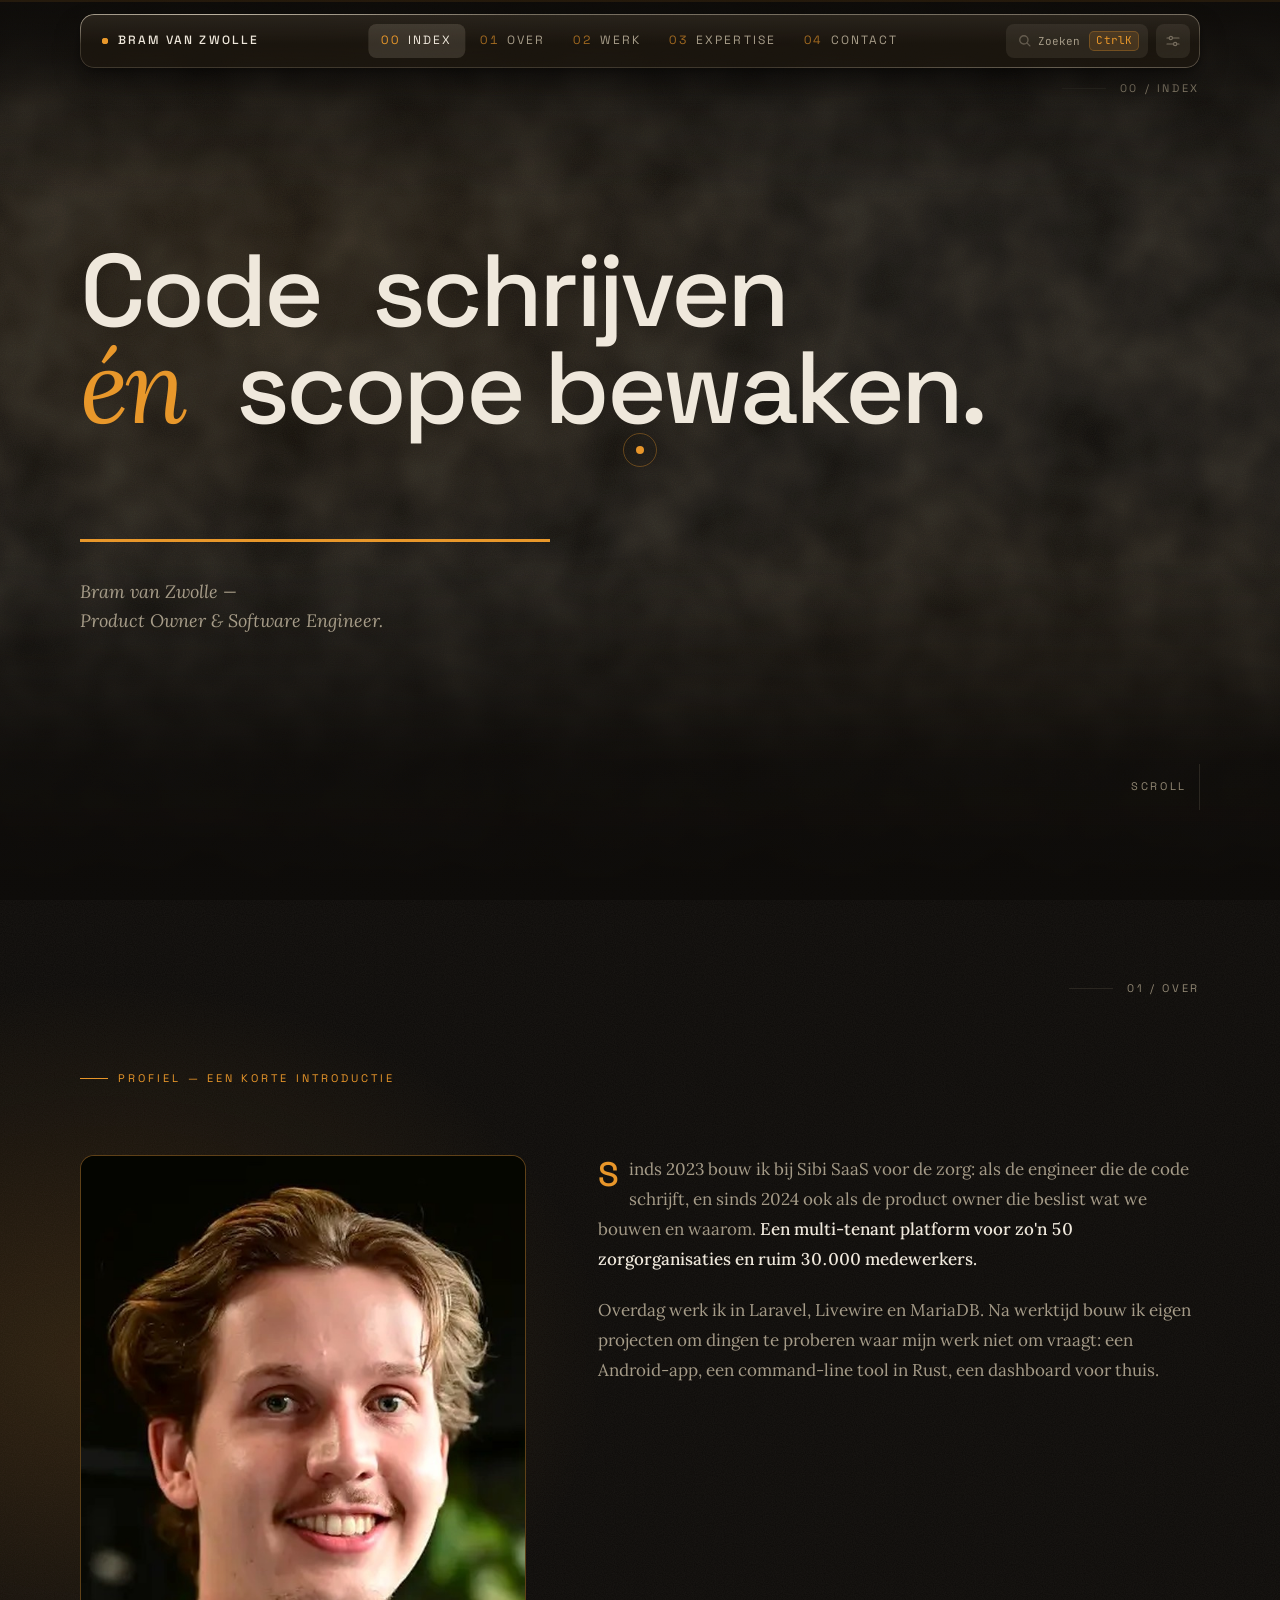
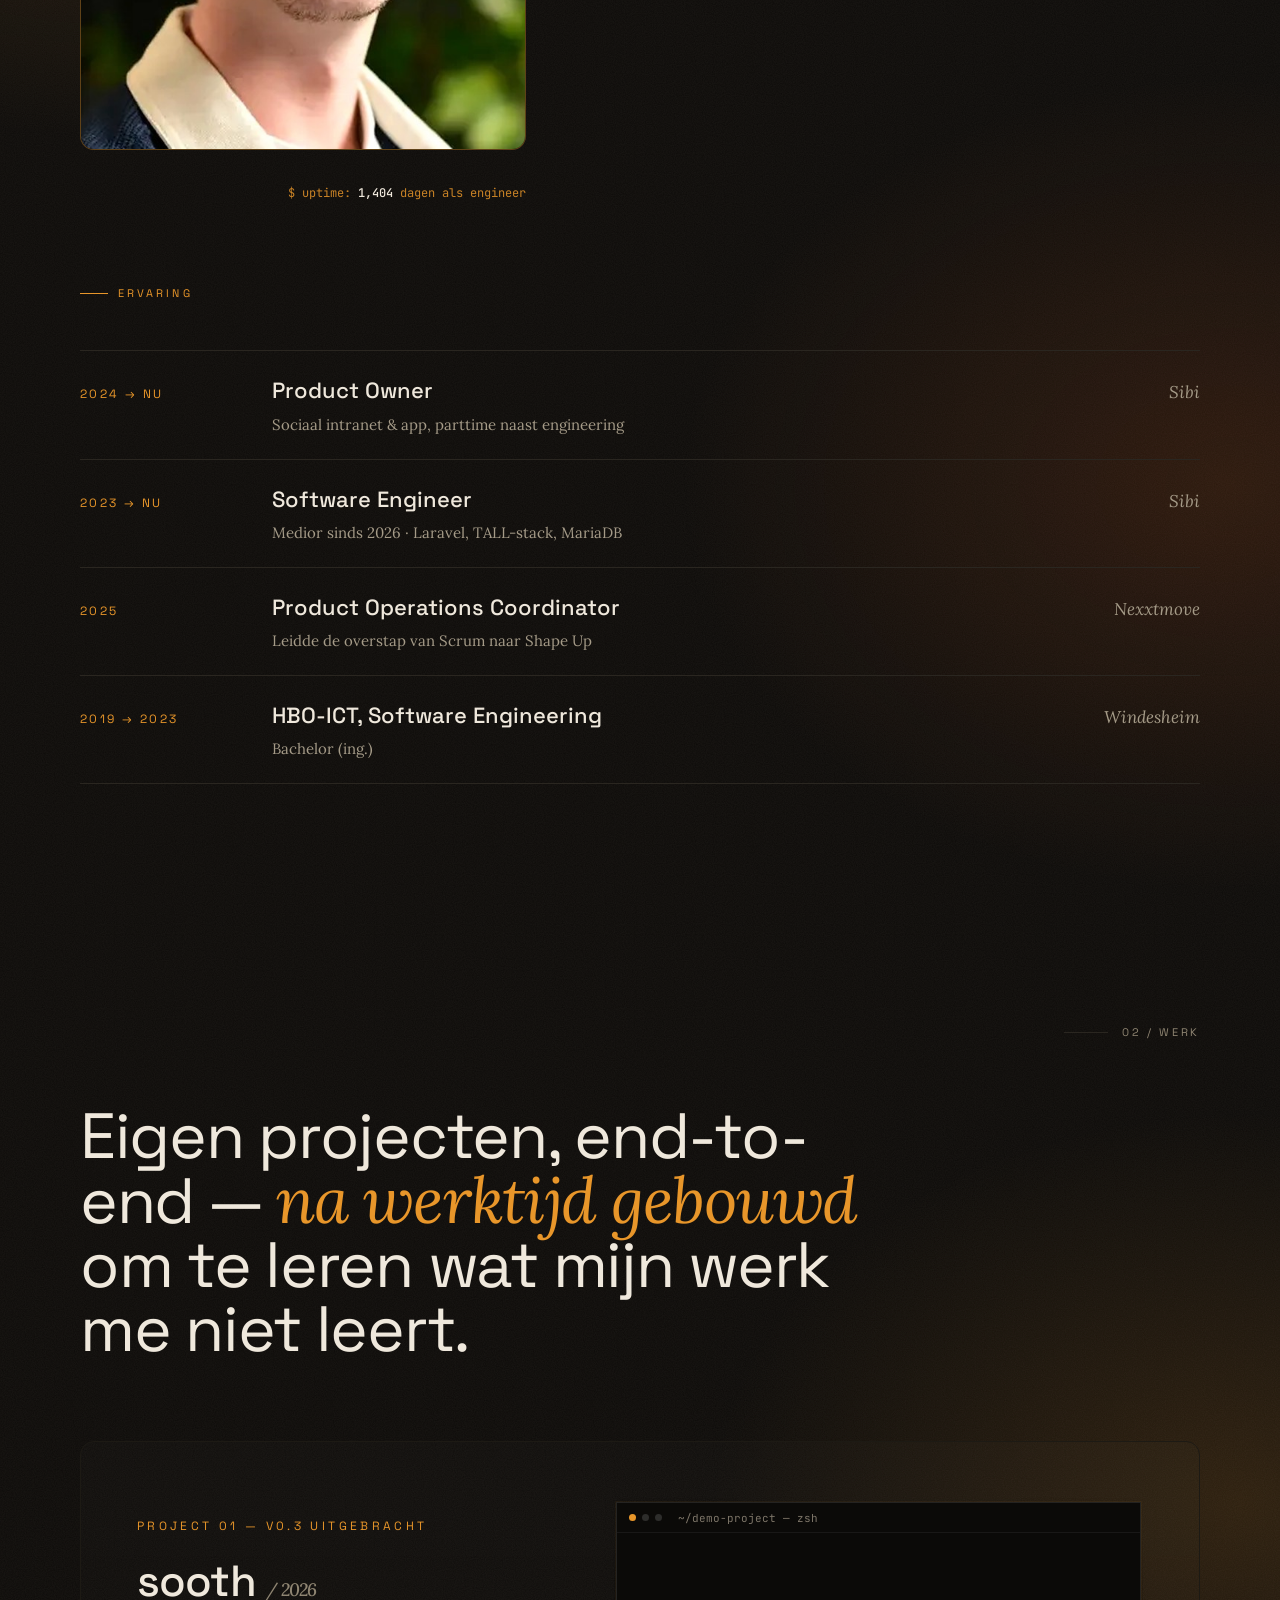
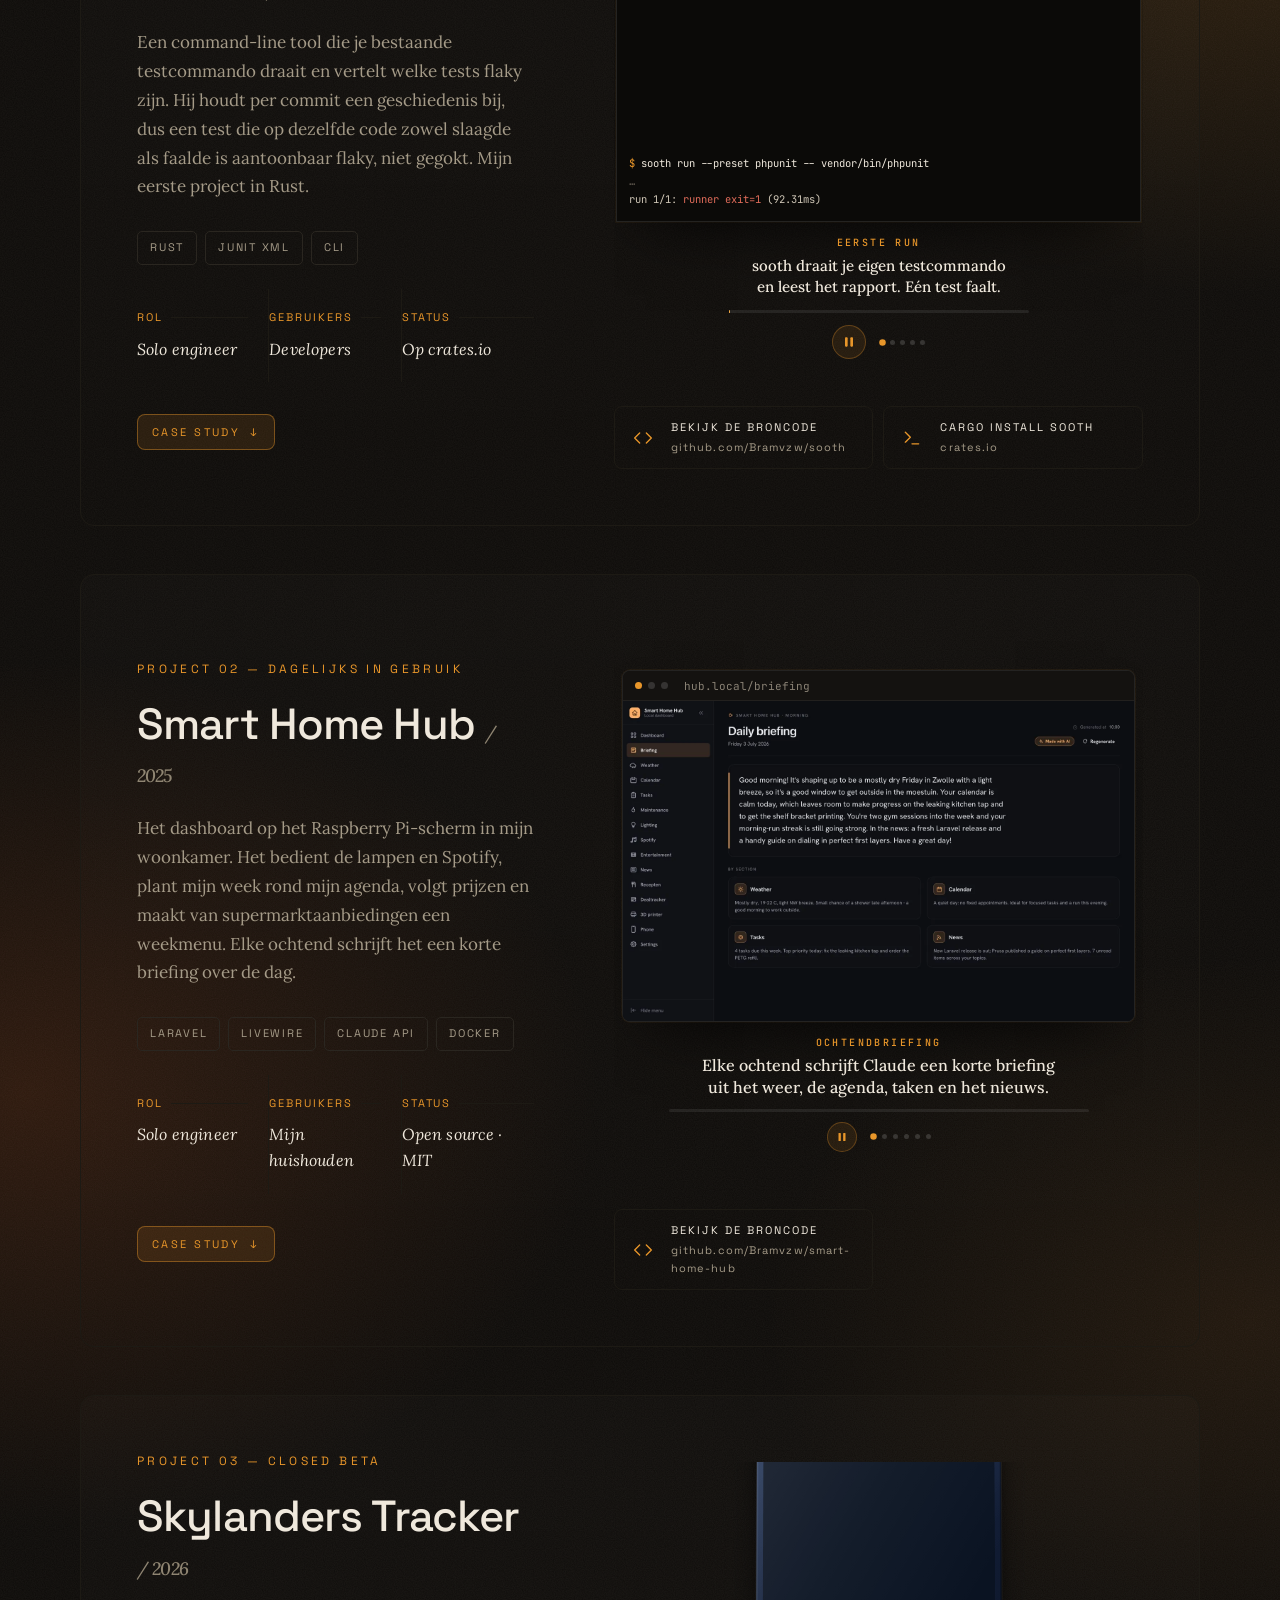
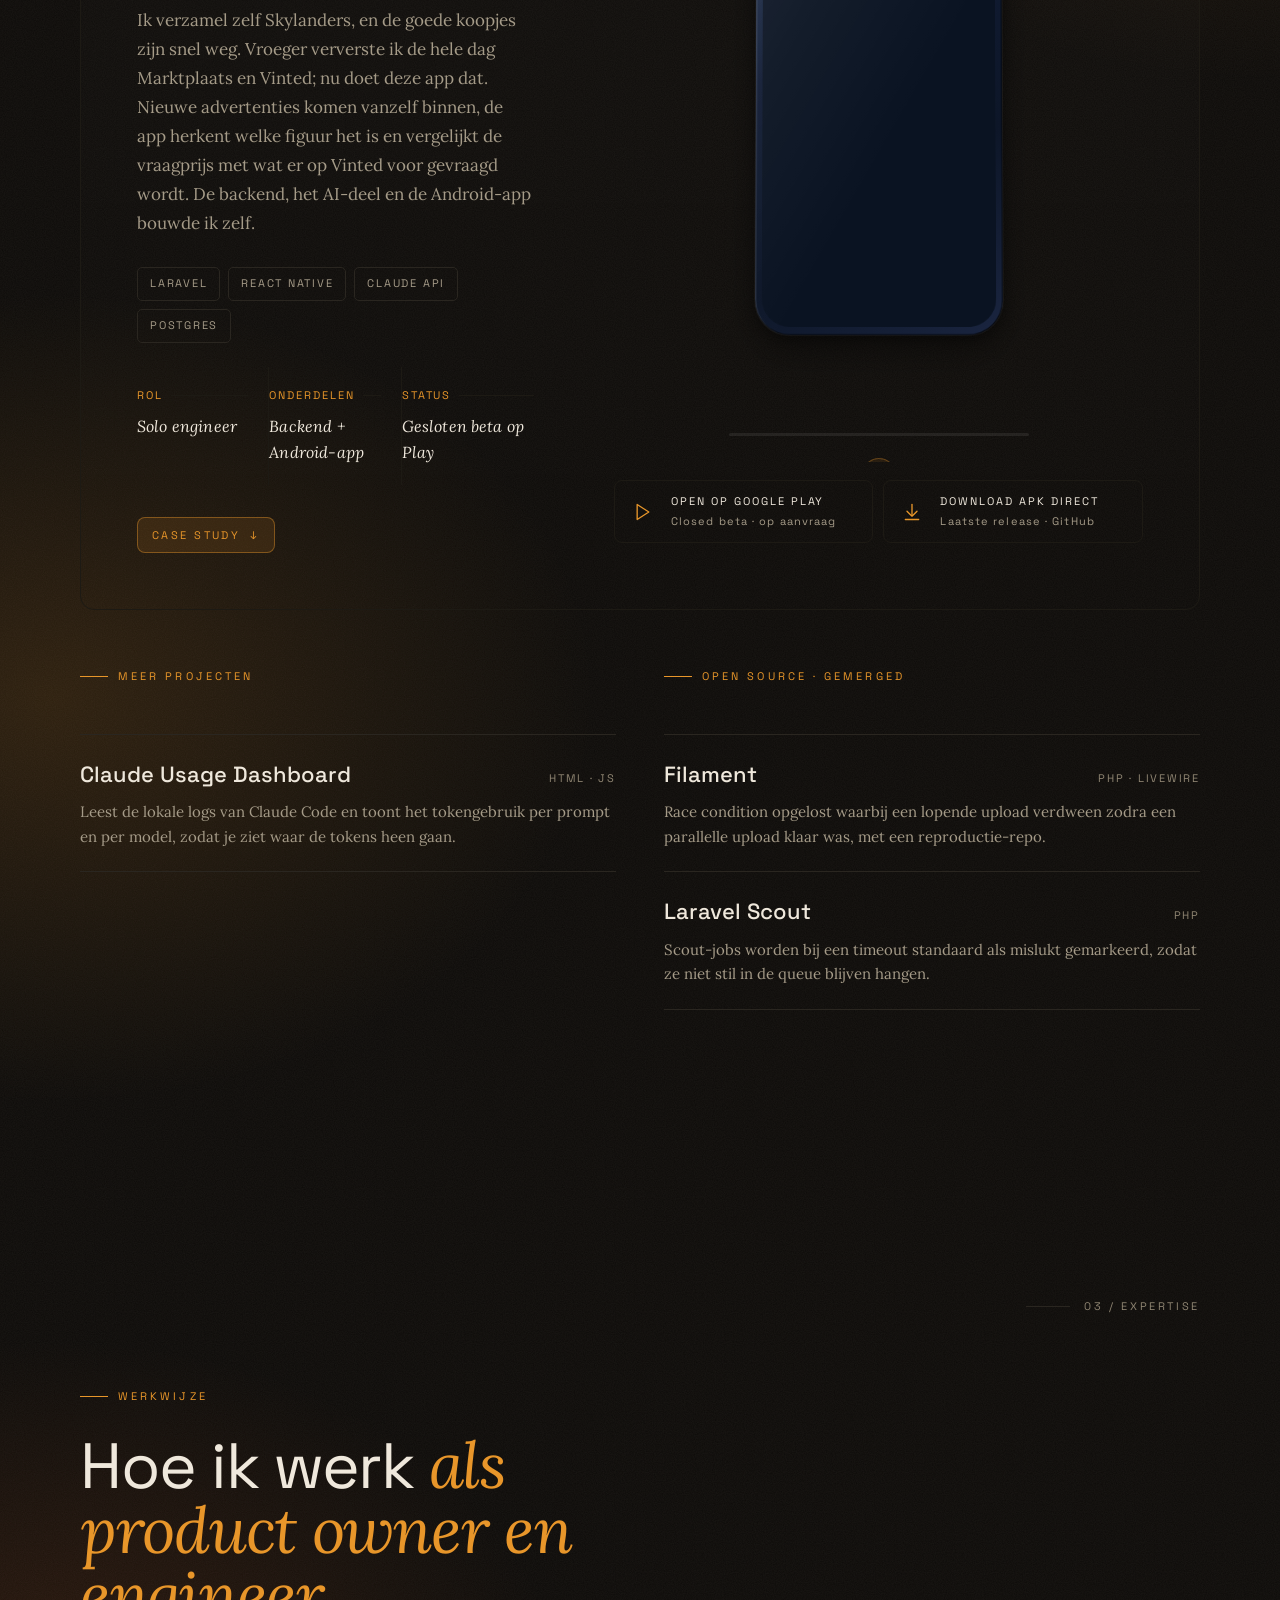
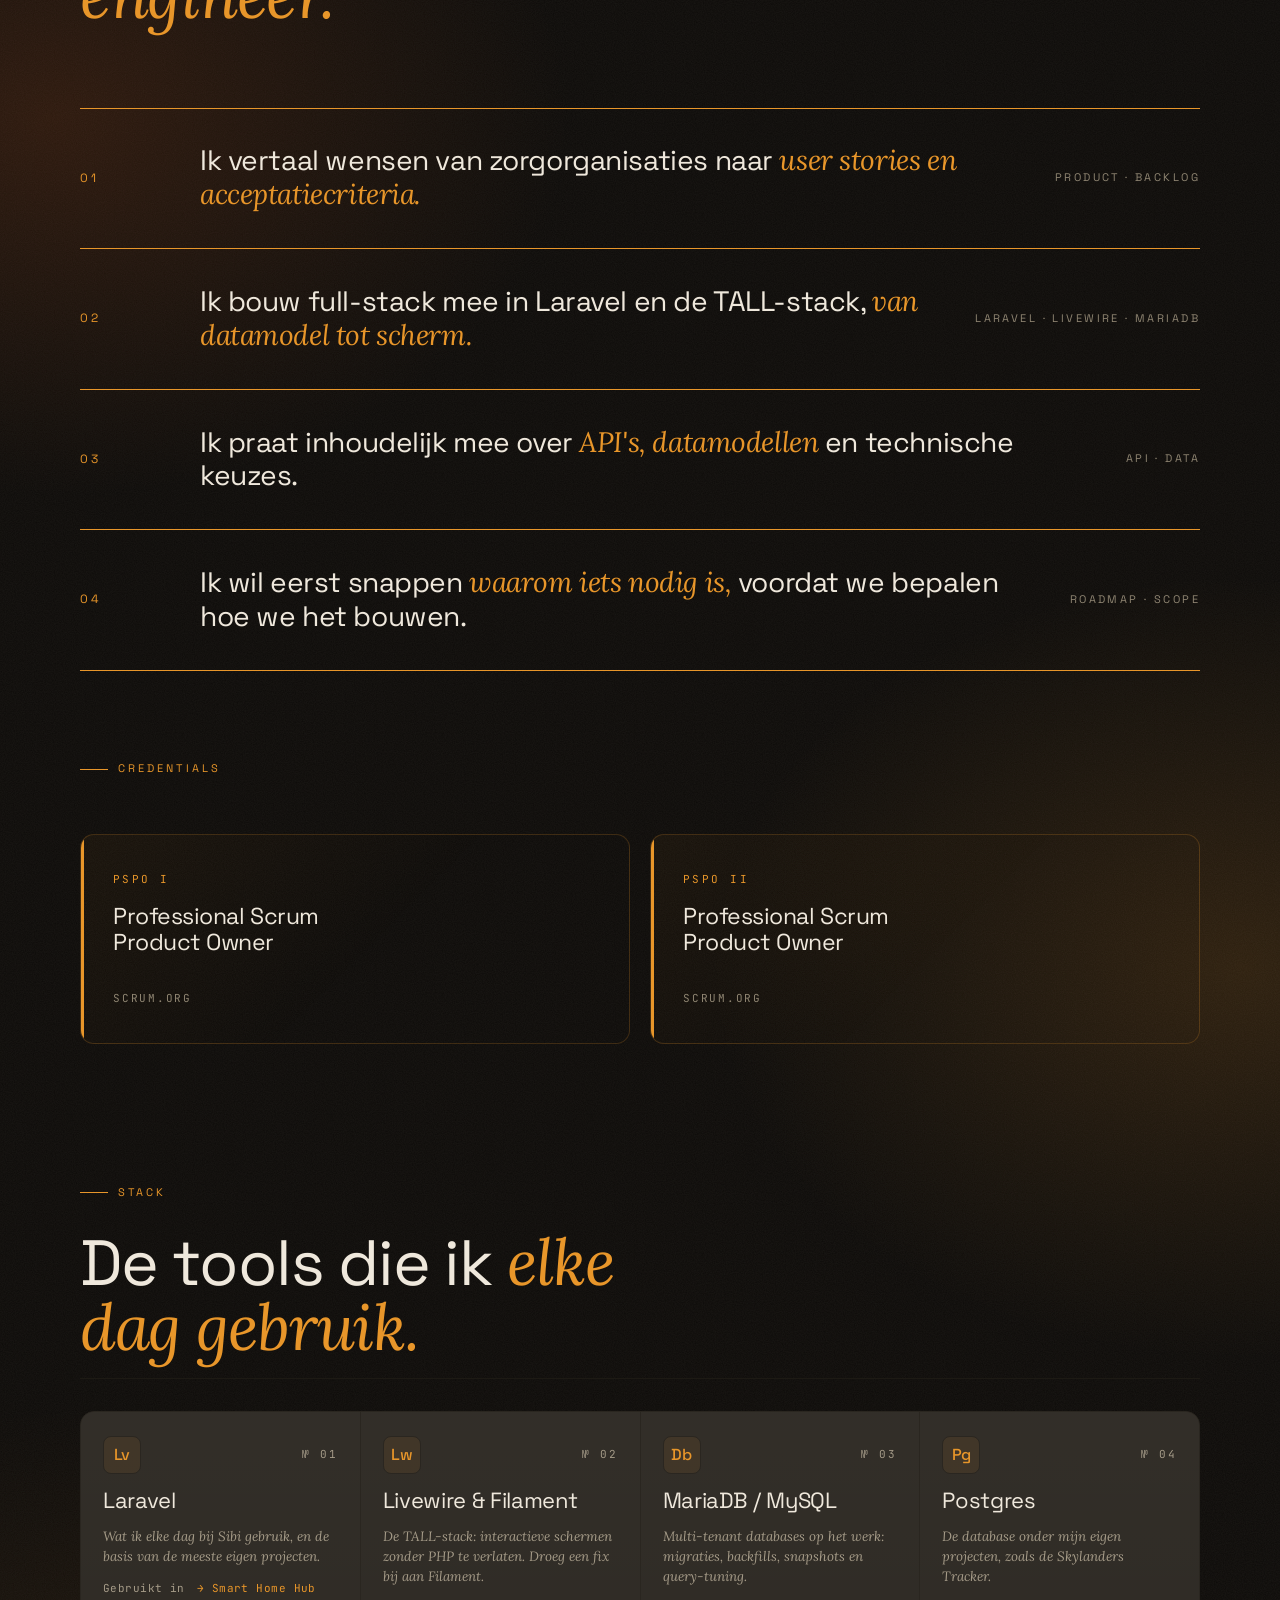
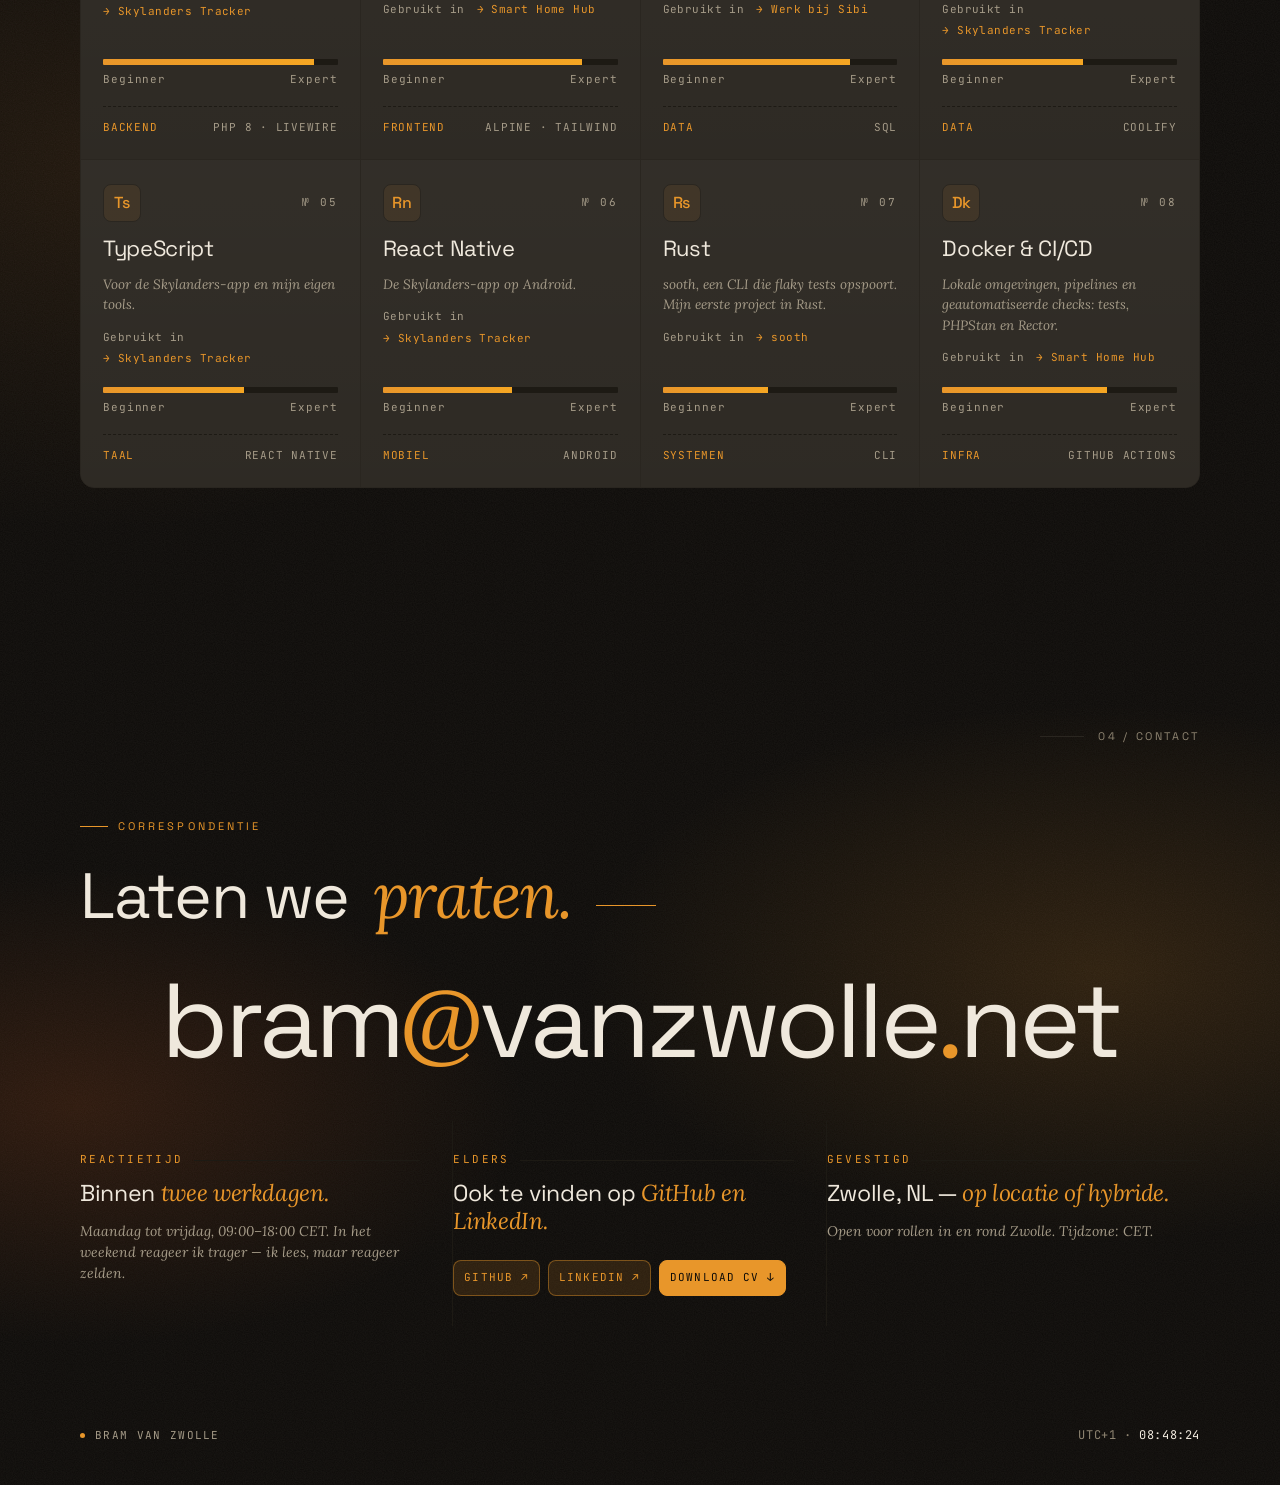
==== index.html @ fb9c2b96 "Help search engines find the site: robots.txt, sitemap, Person schema, demos not indexed on their ow" ====
<!doctype html>
<!--
  ██████╗ ██████╗  █████╗ ███╗   ███╗
  ██╔══██╗██╔══██╗██╔══██╗████╗ ████║
  ██████╔╝██████╔╝███████║██╔████╔██║
  ██╔══██╗██╔══██╗██╔══██║██║╚██╔╝██║
  ██████╔╝██║  ██║██║  ██║██║ ╚═╝ ██║
  ╚═════╝ ╚═╝  ╚═╝╚═╝  ╚═╝╚═╝     ╚═╝
  hey, you found this. → bram@vanzwolle.net
-->
<html lang="nl">
<head>
<meta charset="utf-8" />
<meta name="viewport" content="width=device-width, initial-scale=1" />
<title>Bram van Zwolle — Product Owner & Software Engineer</title>
<meta name="description" content="Product owner en software engineer (Laravel/PHP, PSPO II). Bouwt bij Sibi SaaS voor de zorg. Gevestigd in Zwolle." />
<link rel="canonical" href="https://bramvzw.nl/" />
<meta name="theme-color" content="#0d0b09" id="themeColor" />
<script type="application/ld+json">
{
  "@context": "https://schema.org",
  "@type": "Person",
  "name": "Bram van Zwolle",
  "url": "https://bramvzw.nl/",
  "image": "https://bramvzw.nl/assets/bram-van-zwolle.jpg",
  "jobTitle": "Product Owner & Software Engineer",
  "worksFor": { "@type": "Organization", "name": "Sibi" },
  "address": { "@type": "PostalAddress", "addressLocality": "Zwolle", "addressCountry": "NL" },
  "knowsAbout": ["Laravel", "PHP", "Rust", "Product ownership", "Scrum"],
  "hasCredential": { "@type": "EducationalOccupationalCredential", "name": "Professional Scrum Product Owner II (PSPO II)" },
  "sameAs": [
    "https://www.linkedin.com/in/bram-van-zwolle",
    "https://github.com/Bramvzw"
  ]
}
</script>

<!-- Open Graph -->
<meta property="og:type" content="website" />
<meta property="og:url" content="https://bramvzw.nl/" />
<meta property="og:title" content="Bram van Zwolle — Product Owner & Software Engineer" />
<meta property="og:description" content="Product owner en software engineer (Laravel/PHP, PSPO II). Bouwt bij Sibi SaaS voor de zorg. Gevestigd in Zwolle." />
<meta property="og:image" content="https://bramvzw.nl/og-image.png" />
<meta property="og:image:width" content="1200" />
<meta property="og:image:height" content="630" />
<meta property="og:locale" content="nl_NL" />
<meta property="og:locale:alternate" content="en_GB" />

<!-- Twitter / X -->
<meta name="twitter:card" content="summary_large_image" />
<meta name="twitter:title" content="Bram van Zwolle — Product Owner & Software Engineer" />
<meta name="twitter:description" content="Product owner en software engineer (Laravel/PHP, PSPO II). Bouwt bij Sibi SaaS voor de zorg. Gevestigd in Zwolle." />
<meta name="twitter:image" content="https://bramvzw.nl/og-image.png" />
<link rel="icon" id="favicon" type="image/svg+xml" href="data:image/svg+xml,<svg xmlns='http://www.w3.org/2000/svg' viewBox='0 0 100 100'><rect width='100' height='100' fill='%230d0b08'/><rect x='6' y='6' width='88' height='88' fill='none' stroke='%23E8962A' stroke-width='1.5'/><text x='10' y='72' font-family='Georgia,serif' font-size='56' font-weight='bold' fill='%23E8E0D0'>B</text><text x='47' y='67' font-family='Georgia,serif' font-size='18' font-style='italic' fill='%23E8962A'>v</text><text x='55' y='72' font-family='Georgia,serif' font-size='56' font-weight='bold' fill='%23E8E0D0'>Z</text></svg>">
<script>
  (function(){
    var d=document.documentElement;
    // 'anim' gates every "hidden until animated" style, so without JavaScript the content is simply visible.
    d.classList.add('anim');
    // Play the boot sequence once per browser session.
    try{ if(sessionStorage.getItem('booted')) d.classList.add('no-boot'); else sessionStorage.setItem('booted','1'); }catch(e){}
    // The hero's shader is expected to start (desktop, pointer, motion allowed): the still drawing
    // that stands in for it must not be fetched or shown first. The shader code drops this class
    // again if it cannot start after all.
    try{ if(matchMedia('(min-width:821px) and (hover:hover)').matches && !matchMedia('(prefers-reduced-motion: reduce)').matches) d.classList.add('shade-soon'); }catch(e){}
    var t=null; try{ t=localStorage.getItem('theme'); }catch(e){}
    if(t==='light'){
      document.documentElement.classList.add('light');
      document.getElementById('themeColor').setAttribute('content','#ebe2cc');
      document.getElementById('favicon').href="data:image/svg+xml,<svg xmlns='http://www.w3.org/2000/svg' viewBox='0 0 100 100'><rect width='100' height='100' fill='%23f5eedd'/><rect x='6' y='6' width='88' height='88' fill='none' stroke='%23b66a15' stroke-width='1.5'/><text x='10' y='72' font-family='Georgia,serif' font-size='56' font-weight='bold' fill='%231a1510'>B</text><text x='47' y='67' font-family='Georgia,serif' font-size='18' font-style='italic' fill='%23b66a15'>v</text><text x='55' y='72' font-family='Georgia,serif' font-size='56' font-weight='bold' fill='%231a1510'>Z</text></svg>";
    }
  })();
</script>
<link rel="preconnect" href="https://fonts.googleapis.com">
<link rel="preconnect" href="https://fonts.gstatic.com" crossorigin>
<link href="https://fonts.googleapis.com/css2?family=Space+Grotesk:wght@300;400;500;600;700&family=Lora:ital,wght@0,400;0,500;1,400&family=JetBrains+Mono:wght@400;500&display=swap" rel="stylesheet">
<script defer src="assets/vendor/gsap.min.js"></script>
<script defer src="assets/vendor/ScrollTrigger.min.js"></script>
<noscript><style>
  .boot,.cursor-ring,.cursor-dot{ display:none !important; }
  body{ cursor:auto !important; }
  #brandName::after{ content:"Bram van Zwolle"; }
  .tech-cart .fill{ transform:scaleX(1) !important; }
</style></noscript>
<style>
  :root{
    --bg:        #0d0b09;
    --bg-2:      #111008;
    --bg-3:      #16140f;
    --ink:       #efe8dc;
    --ink-dim:   #a59b88;
    --ink-mute:  #8f8572;
    --rule:      #2a2620;
    --rule-2:    #1d1a14;
    --amber:     #e8962a;
    --amber-2:   #f5a623;
    --amber-soft: rgba(232,150,42,0.14);
  }
  html.light{
    --bg:         #ebe2cc;
    --bg-2:       #e3d9c0;
    --bg-3:       #dbcfb2;
    --bg-hi:      #f3ecda;
    --ink:        #241c13;
    --ink-dim:    #473b2d;
    --ink-mute:   #55493a;
    --rule:       #a8966e;
    --rule-2:     #c2b28c;
    --amber:      #733c07;
    --amber-display: #9c560f;   /* large display type only: brighter, needs 3:1 instead of 4.5:1 (keeps a margin over the colour washes) */
    --amber-2:    #d98628;
    --amber-soft: rgba(182,106,21,0.10);
    --go:         #5b8a6a;
  }
  *{box-sizing:border-box;margin:0;padding:0}
  html,body{
    background:var(--bg);color:var(--ink);
    transition:background .4s ease, color .4s ease;
  }
  html{scroll-behavior:smooth;overflow-x:clip;}
  body{
    font-family:'Lora', Georgia, serif;
    font-size:17px;
    line-height:1.6;
    -webkit-font-smoothing:antialiased;
    text-rendering:optimizeLegibility;
    overflow-x:clip;
    cursor:none;
  }
  @media (max-width: 820px){ body{cursor:auto;} }

  /* ===== MOBILE PERFORMANCE: disable expensive GPU effects ===== */
  @media (max-width:820px){
    .aurora { display:none; }
    .grain  { display:none; }
    .hairlines i { animation:none !important; }
    .hero h1 .word, .reveal-line > span { will-change:auto; }
    .hero-atmos .texture  { mix-blend-mode:normal; opacity:0.06; }
    .hero-atmos .texture2 { mix-blend-mode:normal; opacity:0.12; }
  }

  /* ---------- Grain overlay ---------- */
  .grain{
    position:fixed;inset:0;
    pointer-events:none;
    z-index:60;
    mix-blend-mode:overlay;
    opacity:.9;
  }
  .grain svg{width:100%;height:100%;display:block;opacity:.035;}

  /* ---------- Vignette ---------- */
  .vignette{
    position:fixed;inset:0;pointer-events:none;z-index:1;
    background:
      radial-gradient(120% 80% at 50% 0%, transparent 50%, rgba(0,0,0,.35) 100%),
      radial-gradient(120% 80% at 50% 100%, transparent 50%, rgba(0,0,0,.4) 100%);
  }

  /* The vignette, the aurora blobs and the hairlines sit behind the sections, and every section
     has had its own opaque paper or ember background for a while now: measured pixel by pixel,
     the page looks the same with and without them. They were still full-screen fixed layers
     (two of them animated) that every scrolled frame had to carry, so they are switched off. */
  .vignette, .aurora, .hairlines{ display:none; }
  /* The loose grain on top changes a light page by at most one or two steps in 255, for a
     full-screen blend on every frame. The paper already has its grain in the section backgrounds. */
  html.light .grain{ display:none; }

  /* ---------- Custom cursor ---------- */
  .cursor-dot{
    position:fixed;top:0;left:0;
    width:8px;height:8px;border-radius:50%;
    background:var(--amber);
    pointer-events:none;
    z-index:100;
    transform:translate(-50%,-50%);
    transition:width .25s cubic-bezier(.2,.8,.2,1), height .25s cubic-bezier(.2,.8,.2,1), background .25s ease, opacity .2s ease;
    mix-blend-mode:normal;
    will-change:transform,width,height;
  }
  .cursor-ring{
    position:fixed;top:0;left:0;
    width:34px;height:34px;border-radius:50%;
    border:1px solid rgba(232,150,42,.35);
    pointer-events:none;
    z-index:99;
    transform:translate(-50%,-50%);
    transition:width .3s cubic-bezier(.2,.8,.2,1), height .3s cubic-bezier(.2,.8,.2,1), border-color .25s ease, opacity .2s ease;
    will-change:transform,width,height;
  }
  .cursor-dot.hov{ width:0;height:0; }
  .cursor-ring.hov{ width:56px;height:56px;border-color:rgba(232,150,42,.85); background:rgba(232,150,42,.08); }
  @media (max-width:820px){ .cursor-dot,.cursor-ring{display:none;} }


  /* ---------- Hero code snippet ---------- */
  .hero-code{
    margin-top:28px;
    font-family:'JetBrains Mono', ui-monospace, monospace;
    font-size:clamp(13px, 1.05vw, 15px);
    letter-spacing:0; color:var(--ink-dim);
    opacity:0; transform:translateY(10px); line-height:1.6; user-select:all;
  }
  .hero-code .kw { color:var(--amber); }
  .hero-code .str{ color:var(--ink); }
  .hero-code .pn { color:var(--ink-mute); }
  .hero-code .id { color:var(--ink); }
  .hero-code .bool{ color:var(--amber); font-style:normal; }
  .hero-code .cursor{
    display:inline-block;width:7px;height:1.05em;
    background:var(--amber); vertical-align:-2px;margin-left:6px;
    animation:caret 1.1s steps(1) infinite;
  }
  @keyframes caret { 50% { opacity:0; } }
  .brand-caret{
    display:inline-block; width:2px; height:.85em;
    background:var(--amber); margin-left:2px; vertical-align:-.1em;
    animation:caret 1.1s steps(1) infinite;
  }

  /* ---------- About commit-log ---------- */
  .commit-log{
    margin-top:36px; padding:18px 22px;
    border-left:2px solid rgba(232,150,42,0.35);
    font-family:'JetBrains Mono', ui-monospace, monospace;
    font-size:12px; line-height:1.85; color:var(--ink-mute);
    white-space:pre-wrap; opacity:0;transform:translateY(12px);
  }
  .commit-log .cmd{ color:var(--amber); display:block; margin-bottom:6px; }
  .commit-log .out{ display:block; color:var(--ink-dim); }
  .commit-log .arrow{ color:var(--amber); }
  /* ---------- Nav / framing ---------- */
  .frame{ display:none; }

  .topbar{
    position:fixed;top:0;left:0;right:0;z-index:55;
    display:flex;align-items:center;justify-content:space-between;
    padding:22px 40px;
    font-family:'Space Grotesk',sans-serif;
    font-size:12px;letter-spacing:.18em;text-transform:uppercase;
    color:var(--ink-dim);
  }
  .topbar .mark{
    display:flex;align-items:center;gap:10px;color:var(--ink);
    font-weight:500;cursor:pointer;position:relative;
  }
  .topbar .mark-in{ display:flex; align-items:center; gap:10px; }
  @keyframes hint-tap{
    0%   { opacity:0;   transform:translateY(12px); }
    18%  { opacity:1;   transform:translateY(12px); }
    42%  { opacity:1;   transform:translateY(0) scale(0.92); }
    60%  { opacity:1;   transform:translateY(12px); }
    84%  { opacity:1;   transform:translateY(12px); }
    100% { opacity:0;   transform:translateY(12px); }
  }
  /* The pulse is a ring that grows and fades. It only changes transform and opacity, so the
     browser animates it without repainting the bar on every frame. */
  .topbar .mark .dot{width:6px;height:6px;background:var(--amber);border-radius:50%;display:inline-block;position:relative;animation:dot-pulse 2.4s ease-in-out infinite;}
  .topbar .mark .dot::before{content:"";position:absolute;inset:0;border-radius:50%;background:rgba(232,150,42,.5);animation:dot-ring 2.4s ease-in-out infinite;}
  .topbar .mark .dot::after{content:"";position:absolute;inset:0;border-radius:50%;background:inherit;}   /* the dot again, on top: at rest the ring is hidden behind it */
  @keyframes dot-pulse{ 0%,100%{opacity:1;} 50%{opacity:.7;} }
  @keyframes dot-ring{ 0%,100%{transform:scale(1);opacity:1;} 50%{transform:scale(2.67);opacity:0;} }
  .topbar nav{display:flex;gap:28px;position:absolute;left:50%;transform:translateX(-50%);}
  .topbar nav a{
    color:var(--ink-dim);text-decoration:none;position:relative;
    transition:color .3s ease;
    display:inline-flex;align-items:baseline;gap:0;
  }
  .topbar nav a:hover{color:var(--ink);}
  .topbar nav a.active{color:var(--ink);}
  .topbar nav a.active::before{opacity:1;}
  .topbar nav a::before{
    content:attr(data-num);
    color:var(--amber);opacity:.65;margin-right:8px;
    font-variant-numeric:tabular-nums;
    transition:opacity .3s ease;
  }
  /* --- Keyboard-shortcut hint on hover --- */
  .topbar nav a::after{
    content:attr(data-kbd);
    margin-left:6px;
    font-family:'JetBrains Mono', ui-monospace, monospace;
    color:var(--amber);
    font-size:11px;
    letter-spacing:0; text-transform:none;
    background:rgba(232,150,42,0.10);
    border:1px solid rgba(232,150,42,0.3);
    border-radius:3px;
    padding:1px 5px;
    opacity:0; transform:translateY(-3px);
    transition:opacity .2s ease, transform .2s ease;
    vertical-align:middle;
  }
  .topbar nav a:hover::after{ opacity:1; transform:translateY(0); }
  @media (max-width:720px){ .topbar nav{display:none} .topbar{padding:18px 22px} }

  .topbar-right{ display:flex; align-items:center; gap:8px; }

  /* --- Search trigger pill --- */
  .cp-trigger{
    display:flex; align-items:center; gap:7px;
    height:28px; padding:0 10px 0 9px;
    background:rgba(255,255,255,0.03);
    border:1px solid var(--rule);
    border-radius:5px;
    cursor:pointer;
    font-family:'JetBrains Mono', ui-monospace, monospace;
    font-size:11px; color:var(--ink-mute);
    transition:border-color .2s ease, color .2s ease, background .2s ease;
    white-space:nowrap;
    letter-spacing:.01em;
    position:relative; z-index:2;
  }
  .cp-trigger:hover{
    border-color:rgba(232,150,42,0.55);
    color:var(--ink-dim);
    background:rgba(232,150,42,0.04);
  }
  .cp-trigger svg{ opacity:.45; flex-shrink:0; transition:opacity .2s; }
  .cp-trigger:hover svg{ opacity:.75; }
  .cp-trigger-kbd{
    margin-left:2px;
    font-size:11px; color:var(--amber);
    background:var(--amber-soft);
    border:1px solid rgba(232,150,42,0.28);
    border-radius:3px;
    padding:1px 5px;
    line-height:1.4;
  }
  html.light .cp-trigger{ background:rgba(255,255,255,0.28); border-color:var(--rule); }
  html.light .cp-trigger:hover{ border-color:var(--amber); background:rgba(182,106,21,0.06); }
  @media (max-width:920px){ .cp-trigger .cp-trigger-label{ display:none; } }
  @media (max-width:720px){ .cp-trigger{ display:none; } }

  /* ---- Light mode: topbar ---- */
  html.light .mobile-nav{
    background:rgba(235,226,204,.98);
  }

  /* ---- Light mode: vignette ---- */
  html.light .vignette{
    background:
      radial-gradient(120% 85% at 50% 0%,   transparent 55%, rgba(139,105,60,0.08)  100%),
      radial-gradient(120% 85% at 50% 100%, transparent 55%, rgba(139,105,60,0.10)  100%);
  }

  /* ---- Light mode: grain ---- */
  html.light .grain{ mix-blend-mode:multiply; opacity:.65; }

  /* ---- Light mode: hero ---- */
  html.light .hero{
    background: linear-gradient(180deg, var(--bg-hi,#f3ecda) 0%, var(--bg) 45%, var(--bg-2) 100%);
  }
  html.light .hero-atmos .texture{
    background-image: url("data:image/svg+xml;utf8,<svg xmlns='http://www.w3.org/2000/svg' width='600' height='600' viewBox='0 0 600 600'><defs><filter id='f' x='0' y='0' width='100%25' height='100%25'><feTurbulence type='fractalNoise' baseFrequency='0.9' numOctaves='2' stitchTiles='stitch' seed='11'/><feColorMatrix values='0 0 0 0 0.48  0 0 0 0 0.36  0 0 0 0 0.18  0 0 0 0.55 0'/></filter></defs><rect width='600' height='600' filter='url(%23f)'/></svg>");
    mix-blend-mode:multiply; opacity:.10;
  }
  /* No drifting clouds on paper: soft brown clouds read as stains there. Where the shader runs
     it draws the smoke as moving ink lines; elsewhere (phones, reduced motion, no WebGL) this
     layer shows a still drawing of the same kind of lines, half as strong on the text's side. */
  html.light .hero-atmos .texture2{
    top:0; right:0; bottom:0; left:0;
    background:url(assets/lines-hero.svg) center / cover no-repeat;
    opacity:1; mix-blend-mode:normal; animation:none; will-change:auto;
    -webkit-mask-image:linear-gradient(90deg, rgba(0,0,0,.5) 0%, rgba(0,0,0,.5) 42%, #000 80%);
    mask-image:linear-gradient(90deg, rgba(0,0,0,.5) 0%, rgba(0,0,0,.5) 42%, #000 80%);
  }
  @media (max-width:820px){
    /* on a phone the text runs the full width: the whole drawing steps back a little */
    html.light .hero-atmos .texture2{ opacity:.6; -webkit-mask-image:none; mask-image:none; }
  }
  html.light.shade-soon .hero-atmos .texture2{ display:none; }   /* the shader is starting: no stand-in */
  /* The unused glow layer carries the paper here, above the fade-out, so the hero runs into the next section without a seam. */
  html.light .hero-atmos .wash{ background:var(--paper-layers); z-index:2; }
  /* .hero-atmos is a stacking context, so blend modes inside it only see what is inside it.
     It repeats the hero's paper here, otherwise "multiply" has nothing to multiply with and
     the smoke canvas lies over the hero as a white veil. */
  html.light .hero-atmos{ background:linear-gradient(180deg, var(--bg-hi,#f3ecda) 0%, var(--bg) 45%, var(--bg-2) 100%); }
  html.light .hero-atmos .fadetop{ display:none; }
  html.light .hero-atmos .sunwash{
    position:absolute; inset:0;
    /* clean paper with one soft pool of light: the drawing on it is the decoration */
    background:radial-gradient(54% 60% at 62% 30%, rgba(255,252,240,.72) 0%, rgba(255,252,240,0) 70%);
  }
  html.light .hero-atmos .dust{
    position:absolute; inset:0;
    background:
      radial-gradient(2px 2px at 22% 62%, rgba(182,106,21,0.28), transparent 60%),
      radial-gradient(2px 2px at 71% 28%, rgba(182,106,21,0.22), transparent 60%),
      radial-gradient(1.5px 1.5px at 44% 82%, rgba(91,138,106,0.30), transparent 60%),
      radial-gradient(1.5px 1.5px at 88% 54%, rgba(182,106,21,0.20), transparent 60%);
  }
  html.light .hero-atmos .horizon{
    position:absolute; left:0; right:0; bottom:26%; height:1px;
    background:linear-gradient(90deg,
      transparent 0%,
      rgba(182,106,21,0.18) 15%,
      rgba(182,106,21,0.42) 50%,
      rgba(182,106,21,0.18) 85%,
      transparent 100%);
    opacity:0; transform:scaleX(0.3); transform-origin:center;
    transition:opacity 1.2s ease, transform 1.2s cubic-bezier(.2,.8,.2,1);
  }
  html.light .hero-atmos .fadeout{
    background:linear-gradient(180deg, rgba(235,226,204,0) 0%, rgba(227,217,192,0.9) 60%, var(--bg) 100%);
  }

  /* ---- Light mode: aurora ---- */
  html.light .aurora .blob{ mix-blend-mode:multiply; opacity:.8; }
  html.light .aurora .b1{ background: radial-gradient(closest-side, rgba(182,106,21,0.22), rgba(182,106,21,0) 70%); }
  html.light .aurora .b2{ background: radial-gradient(closest-side, rgba(182,106,21,0.16), rgba(182,106,21,0) 70%); }
  html.light .aurora .b3{ background: radial-gradient(closest-side, rgba(139,105,60,0.14), rgba(139,105,60,0) 70%); }
  html.light .aurora .b4{ background: radial-gradient(closest-side, rgba(217,134,40,0.12), rgba(217,134,40,0) 70%); }

  /* ---- Light mode: status dots ---- */
  html.light .g-dot{ background:var(--go,#5b8a6a); box-shadow:0 0 0 3px rgba(91,138,106,0.22); }

  /* ---- Light mode: build badges ---- */
  html.light .build-badge{ border-color:rgba(91,138,106,0.35); background:rgba(91,138,106,0.08); }
  html.light .build-badge .b-dot{ background:var(--go,#5b8a6a); box-shadow:0 0 0 2px rgba(91,138,106,0.18); }
  html.light .build-badge.beta{ border-color:rgba(182,106,21,0.35); background:rgba(182,106,21,0.08); }
  html.light .build-badge.beta .b-dot{ background:var(--amber-2); box-shadow:0 0 0 2px rgba(217,134,40,0.22); }

  /* ---- Light mode: section backgrounds ----
     Paper: fine grain, fibres in both directions and a few scratches. It is part of each section's
     background, so it lies under photos, text and cards instead of over them. */
  html.light{
    --paper:url("data:image/svg+xml;utf8,<svg xmlns='http://www.w3.org/2000/svg' width='800' height='800' viewBox='0 0 800 800'><defs><filter id='g' x='0' y='0' width='100%25' height='100%25'><feTurbulence type='fractalNoise' baseFrequency='0.85' numOctaves='2' seed='4' stitchTiles='stitch'/><feColorMatrix values='0 0 0 0 0.34  0 0 0 0 0.25  0 0 0 0 0.13  0 0 0 0.55 0'/></filter><filter id='h' x='0' y='0' width='100%25' height='100%25'><feTurbulence type='fractalNoise' baseFrequency='0.008 0.42' numOctaves='2' seed='9' stitchTiles='stitch'/><feColorMatrix values='0 0 0 0 0.34  0 0 0 0 0.25  0 0 0 0 0.13  0 0 0 3.4 -2.05'/></filter><filter id='v' x='0' y='0' width='100%25' height='100%25'><feTurbulence type='fractalNoise' baseFrequency='0.5 0.01' numOctaves='2' seed='21' stitchTiles='stitch'/><feColorMatrix values='0 0 0 0 0.34  0 0 0 0 0.25  0 0 0 0 0.13  0 0 0 3.4 -2.15'/></filter></defs><rect width='800' height='800' filter='url(%23g)' opacity='0.2'/><rect width='800' height='800' filter='url(%23h)' opacity='0.2'/><rect width='800' height='800' filter='url(%23v)' opacity='0.12'/></svg>");
    --scratches:url("data:image/svg+xml;utf8,<svg xmlns='http://www.w3.org/2000/svg' width='1400' height='1000' viewBox='0 0 1400 1000' fill='none' stroke='%235a4326' stroke-linecap='round'><path d='M60 210 Q300 150 620 96' stroke-width='0.7' opacity='0.17'/><path d='M240 760 Q520 690 900 640' stroke-width='0.6' opacity='0.14'/><path d='M820 330 Q1010 300 1330 214' stroke-width='0.8' opacity='0.16'/><path d='M980 880 Q1150 850 1360 790' stroke-width='0.5' opacity='0.12'/><path d='M130 480 Q230 462 380 420' stroke-width='0.5' opacity='0.11'/><path d='M560 520 Q700 470 760 452' stroke-width='0.6' opacity='0.12'/><path d='M1040 560 Q1100 548 1230 500' stroke-width='0.5' opacity='0.1'/><path d='M400 950 Q470 930 610 884' stroke-width='0.5' opacity='0.1'/></svg>");
    --paper-layers: var(--scratches) 0 0 / 1400px 1000px, var(--paper) 0 0 / 800px 800px;
  }
  html.light .about{ --base:linear-gradient(180deg, var(--bg) 0%, var(--bg-2) 100%); }
  html.light .work{ --base:var(--bg-2); }
  html.light .expertise{ --base:linear-gradient(180deg, var(--bg-2) 0%, var(--bg) 100%); }
  html.light .contact{ --base:linear-gradient(180deg, var(--bg) 0%, var(--bg-2) 60%, var(--bg-3) 100%); }
  html.light footer{ --base:var(--bg-3); }

  /* ---- Light mode: project cards ---- */
  html.light .project{
    background:linear-gradient(180deg, rgba(255,255,255,.42), rgba(255,255,255,.24));
    border-color:var(--rule);
    box-shadow: 0 1px 0 rgba(255,255,255,.5) inset, 0 40px 80px -60px rgba(91,70,30,.35);
  }
  html.light .project:hover{
    border-color:rgba(182,106,21,.5);
    box-shadow: 0 1px 0 rgba(255,255,255,.4) inset, 0 40px 80px -40px rgba(182,106,21,.22);
  }

  /* ---- Light mode: mockup ---- */
  html.light .mockup{
    background: repeating-linear-gradient(45deg, rgba(182,106,21,0.04) 0 2px, transparent 2px 14px),
                linear-gradient(180deg, var(--bg-hi,#faf4e6), var(--bg-3));
  }
  html.light .mockup-ui{ background:rgba(255,255,255,.3); }
  html.light .mockup-ui .bar{ background:rgba(255,255,255,.22); }
  html.light .mockup-ui .cell{
    background: linear-gradient(180deg, rgba(182,106,21,0.05), transparent 60%), rgba(255,255,255,0.35);
  }
  html.light .mockup-ui .cell.accent{
    background:linear-gradient(180deg, rgba(182,106,21,0.18), rgba(182,106,21,0.04));
    border-color:rgba(182,106,21,.45);
  }

  /* ---- Light mode: commit-log & ping ---- */
  html.light .commit-log{ background:rgba(255,255,255,.14); border-left-color:rgba(182,106,21,0.45); }
  html.light .ping-block{ background:rgba(255,255,255,.16); border-left-color:rgba(182,106,21,0.45); }
  html.light .ping-block .pblink{ color:var(--go,#5b8a6a); }

  /* ---- Light mode: about card ---- */
  html.light .about-card{ background:rgba(255,255,255,.2); }

  /* ---- Light mode: ls-list ---- */
  html.light .ls-list{ background:rgba(255,255,255,.18); }

  /* ---- Light mode: settings dropdown ---- */

  /* ---- Light mode: profile photo ---- */
  html.light .profile-photo{
    background: linear-gradient(180deg, rgba(182,106,21,0.08), rgba(182,106,21,0.02)), var(--bg-3);
    box-shadow: 0 1px 0 rgba(255,255,255,.6) inset, 0 40px 60px -40px rgba(91,70,30,.35);
  }
  /* --- Settings dropdown --- */
  .settings-wrap{ position:relative; }
  .settings-btn{
    background:transparent;border:none;padding:4px;
    color:var(--ink-mute);cursor:pointer;
    display:flex;align-items:center;
    transition:color .2s ease;
  }
  .settings-btn:hover{ color:var(--amber); }
  .settings-dropdown{
    position:absolute;top:calc(100% + 12px);right:0;
    background:var(--bg-2);
    border:1px solid var(--rule);
    border-radius:6px;
    padding:14px 16px;
    min-width:160px;
    font-family:'Space Grotesk',sans-serif;
    font-size:11px;letter-spacing:.12em;text-transform:uppercase;
    opacity:0;pointer-events:none;visibility:hidden;
    transform:translateY(-6px);
    transition:opacity .2s ease, transform .2s ease, visibility 0s linear .2s;
    z-index:100;
  }
  .settings-dropdown.open{ opacity:1;pointer-events:auto;visibility:visible;transform:translateY(0);transition:opacity .2s ease, transform .2s ease, visibility 0s; }
  .sd-group{ display:flex;flex-direction:column;gap:8px; }
  .sd-label{ color:var(--ink-mute);font-size:11px;letter-spacing:.2em; }
  .sd-options{ display:flex;align-items:center;gap:8px; }
  .sd-sep{ color:var(--rule); }
  .sd-opt{
    background:transparent;border:none;padding:0;
    font-family:'Space Grotesk',sans-serif;
    font-size:11px;letter-spacing:.12em;text-transform:uppercase;
    color:var(--ink-dim);cursor:pointer;
    transition:color .2s ease;
  }
  .sd-opt:hover{ color:var(--ink); }
  .sd-opt.active{ color:var(--amber); }
  .sd-divider{ height:1px;background:var(--rule);margin:12px 0; }
  /* ---------- Hamburger toggle ---------- */
  .nav-toggle{
    display:none;
    background:transparent;border:none;cursor:pointer;
    padding:4px 0;
    font-family:'Space Grotesk',sans-serif;
    font-size:11px;letter-spacing:.22em;text-transform:uppercase;
    color:var(--ink-mute);
    transition:color .2s ease;
  }
  .nav-toggle:hover{color:var(--ink);}
  .nav-toggle .nt-open{display:block;}
  .nav-toggle .nt-close{display:none;}
  .nav-toggle[aria-expanded="true"] .nt-open{display:none;}
  .nav-toggle[aria-expanded="true"] .nt-close{display:block;}
  .nav-toggle[aria-expanded="true"]{color:var(--ink);}
  @media (max-width:720px) and (min-width:601px){ .nav-toggle{display:block;} }

  /* ---------- Mobile nav overlay ---------- */
  .mobile-nav{
    position:fixed;inset:0;z-index:54;
    background:rgba(13,11,9,.97);
    backdrop-filter:blur(16px);-webkit-backdrop-filter:blur(16px);
    display:flex;flex-direction:column;align-items:center;justify-content:center;
    opacity:0;pointer-events:none;
    /* hidden for real while closed: its links stay out of the tab order, and the phone does not
       have to keep a full-screen blurred layer ready behind every frame */
    visibility:hidden;
    transition:opacity .3s ease, visibility 0s linear .3s;
  }
  .mobile-nav[aria-hidden="false"]{opacity:1;pointer-events:auto;visibility:visible;transition:opacity .3s ease, visibility 0s;}
  .mobile-nav nav{display:flex;flex-direction:column;align-items:center;gap:8px;}
  .mobile-nav nav a{
    font-family:'Space Grotesk',sans-serif;
    font-size:clamp(28px,8vw,42px);font-weight:400;letter-spacing:-.025em;
    color:var(--ink-dim);text-decoration:none;
    padding:10px 0;display:flex;align-items:center;gap:16px;
    opacity:0;transform:translateY(16px);
    transition:color .2s ease, opacity .35s ease, transform .35s ease;
  }
  .mobile-nav[aria-hidden="false"] nav a{opacity:1;transform:translateY(0);}
  .mobile-nav[aria-hidden="false"] nav a:nth-child(1){transition-delay:.05s;}
  .mobile-nav[aria-hidden="false"] nav a:nth-child(2){transition-delay:.10s;}
  .mobile-nav[aria-hidden="false"] nav a:nth-child(3){transition-delay:.15s;}
  .mobile-nav[aria-hidden="false"] nav a:nth-child(4){transition-delay:.20s;}
  .mobile-nav[aria-hidden="false"] nav a:nth-child(5){transition-delay:.25s;}
  .mobile-nav nav a::before{
    content:attr(data-num);font-size:11px;letter-spacing:.22em;text-transform:uppercase;
    color:var(--amber);opacity:.7;
  }
  .mobile-nav nav a:hover{color:var(--ink);}
  @media (min-width:721px){ .mobile-nav{display:none;} }

  /* ---------- Section skeleton ---------- */
  section{
    position:relative;
    padding:160px 80px;
    z-index:2;
    overflow-x:clip;
  }
  @media (max-width:900px){ section{padding:120px 28px} }

  .sec-num{
    position:absolute;top:80px;right:80px;
    font-family:'Space Grotesk',sans-serif;
    font-size:11px;letter-spacing:.24em;text-transform:uppercase;
    color:var(--ink-mute);
    display:flex;align-items:center;gap:14px;
  }
  .sec-num::before{
    content:"";width:44px;height:1px;background:var(--rule);
  }
  @media (max-width:900px){ .sec-num{top:28px;right:28px;font-size:11px} .sec-num::before{width:24px} }

  .sec-label{
    display:inline-flex;align-items:center;gap:10px;
    font-family:'Space Grotesk',sans-serif;
    font-size:11px;letter-spacing:.28em;text-transform:uppercase;
    color:var(--amber);
    margin-bottom:28px;
  }
  .sec-label::before{
    content:"";width:28px;height:1px;background:var(--amber);
  }

  /* ---------- Hero ---------- */
  .hero{
    min-height:100svh;
    padding:140px 80px 160px;
    display:flex;flex-direction:column;justify-content:center;
    position:relative;
    overflow:hidden;
  }
  @media (max-width:900px){ .hero{padding:120px 28px 140px} }
  .hero .bg{
    position:absolute;inset:0;z-index:0;
  }
  #dotgrid{ display:none; }

  /* ---------- Hero: textured atmosphere ---------- */
  .hero{
    background: #0d0b09;
  }
  .hero-atmos{
    position:absolute;inset:0;z-index:0;pointer-events:none;overflow:hidden;
  }
  .hero-atmos .texture{
    position:absolute;inset:0;
    background-image: url("data:image/svg+xml;utf8,<svg xmlns='http://www.w3.org/2000/svg' width='600' height='600' viewBox='0 0 600 600'><defs><filter id='f' x='0' y='0' width='100%25' height='100%25'><feTurbulence type='fractalNoise' baseFrequency='0.9' numOctaves='2' stitchTiles='stitch' seed='7'/><feColorMatrix values='0 0 0 0 0.88  0 0 0 0 0.76  0 0 0 0 0.55  0 0 0 0.5 0'/></filter></defs><rect width='600' height='600' filter='url(%23f)'/></svg>");
    background-size: 600px 600px;
    background-repeat: repeat;
    opacity: 0.10;
    mix-blend-mode: overlay;
  }
  .hero-atmos .texture2{
    position:absolute;top:0;right:0;bottom:-800px;left:-800px;
    background-image: url("data:image/svg+xml;utf8,<svg xmlns='http://www.w3.org/2000/svg' width='800' height='800' viewBox='0 0 800 800'><defs><filter id='g' x='0' y='0' width='100%25' height='100%25'><feTurbulence type='fractalNoise' baseFrequency='0.012' numOctaves='3' stitchTiles='stitch' seed='3'/><feColorMatrix values='0 0 0 0 0.91  0 0 0 0 0.78  0 0 0 0 0.55  0 0 0 0.6 0'/></filter></defs><rect width='800' height='800' filter='url(%23g)'/></svg>");
    background-size: 800px 800px;
    background-repeat: repeat;
    opacity: 0.28;
    mix-blend-mode: screen;
    animation: tex-pan2 220s linear infinite;
    will-change: transform;
  }
  @keyframes tex-pan2 {
    /* the tiny rotation stops Firefox from snapping this slow drift to whole pixels */
    0%   { transform: translate3d(0, 0, 0) rotate(0.01deg); }
    100% { transform: translate3d(800px, -800px, 0) rotate(0.01deg); }
  }
  .hero-atmos .wash{
    position:absolute;inset:0;
    background:
      radial-gradient(80% 60% at 20% 30%, rgba(232,150,42,0.05) 0%, rgba(232,150,42,0) 60%),
      radial-gradient(70% 50% at 80% 80%, rgba(232,150,42,0.035) 0%, rgba(232,150,42,0) 60%);
  }
  .hero-atmos .fadeout{
    position:absolute;left:0;right:0;bottom:0;height:38%;
    background: linear-gradient(180deg, rgba(13,11,9,0) 0%, rgba(13,11,9,0.85) 60%, #0d0b09 100%);
  }
  .hero-atmos .fadetop{
    position:absolute;left:0;right:0;top:0;height:22%;
    background: linear-gradient(180deg, rgba(13,11,9,0.7) 0%, rgba(13,11,9,0) 100%);
  }
  .hero-atmos .horizon{
    position:absolute;left:0;right:0;bottom:22%;
    height:1px;
    background:linear-gradient(90deg,
      transparent 0%,
      rgba(232,150,42,0.14) 15%,
      rgba(232,150,42,0.32) 50%,
      rgba(232,150,42,0.14) 85%,
      transparent 100%);
    opacity:0;
    transform:scaleX(0.3);
    transform-origin:center;
  }
  @media (prefers-reduced-motion: reduce){
    .hero-atmos .texture, .hero-atmos .texture2 { animation: none !important; }
  }


  /* ---------- Ambient aurora (global) ---------- */
  .aurora{
    position:fixed;inset:0;z-index:0;pointer-events:none;
    overflow:hidden;
  }
  .aurora .blob{
    position:absolute;width:55vmax;height:55vmax;border-radius:50%;
    mix-blend-mode:screen;
    opacity:.55;
    will-change:transform;
  }
  .aurora .b1{
    left:-10%;top:-15%;
    background: radial-gradient(closest-side, rgba(232,150,42,0.10), rgba(232,150,42,0) 70%);
    animation: drift1 60s ease-in-out infinite;
  }
  .aurora .b2{
    right:-15%;top:20%;
    background: radial-gradient(closest-side, rgba(232,150,42,0.06), rgba(232,150,42,0) 70%);
    animation: drift2 75s ease-in-out infinite;
  }
  .aurora .b3{
    left:10%;bottom:-20%;
    background: radial-gradient(closest-side, rgba(26,18,8,0.9), rgba(26,18,8,0) 70%);
    animation: drift3 90s ease-in-out infinite;
  }
  .aurora .b4{
    right:5%;bottom:10%;
    background: radial-gradient(closest-side, rgba(245,166,35,0.045), rgba(245,166,35,0) 70%);
    animation: drift4 68s ease-in-out infinite;
  }
  @keyframes drift1 { 0%,100%{transform:translate(0,0) scale(1)} 50%{transform:translate(10vw,8vh) scale(1.1)} }
  @keyframes drift2 { 0%,100%{transform:translate(0,0) scale(1.05)} 50%{transform:translate(-12vw,6vh) scale(0.95)} }
  @keyframes drift3 { 0%,100%{transform:translate(0,0) scale(1)} 50%{transform:translate(6vw,-10vh) scale(1.08)} }
  @keyframes drift4 { 0%,100%{transform:translate(0,0) scale(0.95)} 50%{transform:translate(-8vw,-6vh) scale(1.12)} }

  /* ---------- Floating hairlines (blueprint) ---------- */
  .hairlines{
    display:none;
  }
  .hairlines-disabled{
    position:fixed;inset:0;z-index:0;pointer-events:none;overflow:hidden;
  }
  .hairlines i{
    position:absolute;left:-20%;right:-20%;height:1px;
    background:linear-gradient(90deg, transparent 0%, rgba(232,150,42,0.06) 20%, rgba(232,150,42,0.06) 80%, transparent 100%);
    transform-origin:center;
    will-change:transform;
  }
  .hairlines i:nth-child(1){ top:8%;  transform:rotate(-12deg); animation: hl1 72s linear infinite; }
  .hairlines i:nth-child(2){ top:18%; transform:rotate(-6deg);  animation: hl2 88s linear infinite; }
  .hairlines i:nth-child(3){ top:28%; transform:rotate(-18deg); animation: hl3 64s linear infinite; }
  .hairlines i:nth-child(4){ top:38%; transform:rotate(-9deg);  animation: hl1 80s linear infinite; }
  .hairlines i:nth-child(5){ top:48%; transform:rotate(-14deg); animation: hl2 56s linear infinite; }
  .hairlines i:nth-child(6){ top:58%; transform:rotate(-7deg);  animation: hl3 90s linear infinite; }
  .hairlines i:nth-child(7){ top:68%; transform:rotate(-16deg); animation: hl1 68s linear infinite; }
  .hairlines i:nth-child(8){ top:78%; transform:rotate(-10deg); animation: hl2 84s linear infinite; }
  .hairlines i:nth-child(9){ top:88%; transform:rotate(-13deg); animation: hl3 76s linear infinite; }
  .hairlines i:nth-child(10){ top:95%; transform:rotate(-5deg); animation: hl1 92s linear infinite; }
  @keyframes hl1 { 0%{transform:translateX(-4vw) rotate(-12deg)} 100%{transform:translateX(4vw) rotate(-12deg)} }
  @keyframes hl2 { 0%{transform:translateX(3vw) rotate(-6deg)}  100%{transform:translateX(-3vw) rotate(-6deg)} }
  @keyframes hl3 { 0%{transform:translateX(-3vw) rotate(-15deg)} 100%{transform:translateX(3vw) rotate(-15deg)} }
  @media (prefers-reduced-motion: reduce){
    .aurora .blob, .hairlines i { animation: none !important; }
  }
  .hero-inner{position:relative;z-index:2;max-width:1400px;}


  .hero h1{
    font-family:'Space Grotesk',sans-serif;
    font-weight:500;
    font-size:clamp(48px, 8vw, 130px);
    line-height:.92;
    letter-spacing:-.035em;
    color:var(--ink);
    margin-bottom:36px;
  }
  .hero h1 .row{
    display:block;
    overflow:hidden;
    white-space:nowrap;
    /* The line box (.92em) is shorter than the letters: without this room the mask cuts the
       tails of j, p and g. The negative margin keeps the rows where they were. */
    padding-bottom:.2em; margin-bottom:-.2em;
  }
  .hero h1 .word{
    display:inline-block;
    position:relative;
    opacity:1;
    transform:translateY(130%);   /* far enough to stay out of the taller mask */
    will-change:transform;
  }
  .hero h1 .word + .word{margin-left:.28em}
  .hero h1 em{
    font-family:'Lora',serif;
    font-style:italic;
    font-weight:400;
    color:var(--amber);
    position:relative;
  }
  .hero h1 .underline{
    display:block;height:3px;background:var(--amber);
    width:0;margin-top:10px;
  }

  .hero-tagline{
    font-family:'Lora',serif;
    font-style:italic;
    font-size:clamp(18px,1.4vw,22px);
    color:var(--ink-dim);
    max-width:640px;
    opacity:0;transform:translateY(16px);
  }

  .hero-meta{
    position:absolute;left:80px;right:80px;bottom:90px;z-index:2;
    display:flex;justify-content:space-between;align-items:flex-end;
    font-family:'Space Grotesk',sans-serif;
    font-size:11px;letter-spacing:.24em;text-transform:uppercase;
    color:var(--ink-mute);
  }
  .hero-meta .col{display:flex;flex-direction:column;gap:6px}
  .hero-meta .val{color:var(--ink-dim);letter-spacing:.12em;text-transform:none;font-size:13px;font-family:'Lora',serif;font-style:italic;}
  .hero-meta .scroll{display:flex;align-items:center;gap:12px;margin-left:auto;}
  .hero-meta .scroll .bar{width:1px;height:46px;background:var(--rule);position:relative;overflow:hidden;}
  .hero-meta .scroll .bar::after{
    content:"";position:absolute;top:-46px;left:0;width:1px;height:46px;
    background:var(--amber);
    animation:scroll-bar 2.4s cubic-bezier(.7,0,.3,1) infinite;
  }
  @keyframes scroll-bar{
    0%{transform:translateY(0)}
    60%{transform:translateY(92px)}
    100%{transform:translateY(92px)}
  }
  @media (max-width:900px){
    .hero-meta{left:28px;right:28px;bottom:40px;flex-wrap:wrap;gap:24px}
  }

  /* --- Hero 200 OK status --- */
  .hero-meta .val.status-200{
    font-family:'JetBrains Mono', ui-monospace, monospace;
    font-style:normal;
    color:var(--ink);
    display:inline-flex; align-items:center; gap:8px;
    font-size:12px; letter-spacing:0; text-transform:none;
  }
  .hero-meta .val.status-200 .g-dot{
    width:7px; height:7px; border-radius:50%;
    background:#7fc96d;
    box-shadow:0 0 10px rgba(127,201,109,0.6);
    animation:gPulse 2.4s ease-in-out infinite;
  }
  @keyframes gPulse{ 0%,100%{opacity:1;} 50%{opacity:.4;} }

  /* ---------- About ---------- */
  .about{
    background:var(--bg);
    border-top:none;
    border-bottom:none;
  }
  .profile-photo{
    width:100%;
    aspect-ratio: 3 / 4;
    border:1px solid rgba(232,150,42,0.35);
    background:var(--bg-3);
    display:flex;align-items:flex-end;justify-content:flex-start;
    overflow:hidden;
    position:relative;
  }
  .profile-photo::before{
    content:"";position:absolute;inset:0;
    background:
      radial-gradient(60% 40% at 30% 30%, rgba(232,150,42,0.06), transparent 70%),
      linear-gradient(180deg, rgba(255,255,255,0.02), rgba(0,0,0,0.25));
    pointer-events:none;
  }
  .profile-photo::after{
    content:'[ photo ]';
    position:absolute;
    left:22px;bottom:22px;
    font-family:'Space Grotesk', sans-serif;
    font-size:11px;
    letter-spacing:.28em;
    text-transform:uppercase;
    color:var(--ink-mute);
  }
  .profile-photo img{
    width:100%;height:100%;object-fit:cover;object-position:50% 35%;display:block;
  }
  .profile-photo:has(img)::after,
  .profile-photo:has(img)::before{ display:none; }

  .about-grid{
    display:grid;
    grid-template-columns: 1fr 1.35fr;
    gap:72px;
    max-width:1400px;
    margin:40px auto 0;
    align-items:stretch;
  }
  @media (max-width:1000px){ .about-grid{grid-template-columns:1fr;gap:60px} }
  .about-left{ display:flex; flex-direction:column; gap:20px; align-items:flex-end; }
  @media (max-width:600px){ .about-left .uptime-line{ display:none; } }

  .about-quote-slab{
    max-width:1400px;
    margin:140px auto 0;
    padding:80px 0 20px;
    border-top:1px solid var(--rule-2);
    position:relative;
  }
  .about-quote-slab .quote-tag{
    position:absolute;top:-9px;left:0;
    background:var(--bg);
    padding-right:18px;
    font-family:'Space Grotesk',sans-serif;
    font-size:11px;letter-spacing:.28em;text-transform:uppercase;
    color:var(--amber);
  }
  .about-quote-slab .quote-num{
    position:absolute;top:-9px;right:0;
    background:var(--bg);
    padding-left:18px;
    font-family:'Space Grotesk',sans-serif;
    font-size:11px;letter-spacing:.24em;text-transform:uppercase;
    color:var(--ink-mute);
  }

  .pullquote{
    font-family:'Space Grotesk',sans-serif;
    font-weight:400;
    font-size:clamp(40px,5.2vw,84px);
    line-height:1.05;
    letter-spacing:-.025em;
    color:var(--ink);
    position:relative;
    max-width:1200px;
    margin:0 auto;
    padding:0;
    text-align:left;
  }
  .pullquote em{
    font-family:'Lora',serif;
    font-style:italic;
    color:var(--amber);
    font-weight:400;
  }
  .pullquote .reveal{
    display:block;overflow:hidden;
  }
  .pullquote .reveal > span{
    display:inline-block;transform:translateY(102%);will-change:transform;
  }
  .quote-attrib{
    margin-top:40px;
    display:flex;align-items:center;gap:18px;
    font-family:'Space Grotesk',sans-serif;
    font-size:11px;letter-spacing:.24em;text-transform:uppercase;
    color:var(--ink-mute);
  }
  .quote-attrib::before{
    content:"";width:48px;height:1px;background:var(--amber);
  }

  .about-body{
    display:flex;flex-direction:column;gap:22px;
    color:var(--ink-dim);
    font-size:17px;line-height:1.75;
    padding-top:0;
  }
  .about-body p{opacity:0;transform:translateY(18px);}
  .about-body p:first-of-type::first-letter{
    font-family:'Space Grotesk',sans-serif;
    color:var(--amber);
    font-size:2em;
    line-height:.8;
    float:left;padding-right:10px;padding-top:6px;
    font-weight:500;
  }
  .about-card{
    margin-top:18px;
    border:1px solid var(--rule);
    padding:22px 24px;
    display:grid;grid-template-columns:auto 1fr auto;align-items:center;gap:20px;
    font-family:'Space Grotesk',sans-serif;
    font-size:12px;letter-spacing:.18em;text-transform:uppercase;color:var(--ink-mute);
    opacity:0;transform:translateY(18px);
  }
  .about-card .k{color:var(--amber);}
  .about-card .v{color:var(--ink);letter-spacing:.04em;text-transform:none;font-family:'Lora',serif;font-style:italic;font-size:15px;}

  /* --- Uptime line (About) --- */
  .uptime-line{
    margin-top:14px;
    font-family:'JetBrains Mono', ui-monospace, monospace;
    font-size:12px;
    color:var(--ink-mute);
    letter-spacing:0;
  }
  .uptime-line .um{ color:var(--amber); opacity:.85; }
  .uptime-line #uptimeVal{ color:var(--ink); font-weight:500; }

  /* ---------- Work ---------- */
  .work{background:var(--bg)}
  .work-header{
    display:flex;justify-content:space-between;align-items:flex-end;
    max-width:1400px;margin:0 auto 80px;gap:40px;flex-wrap:wrap;
  }
  .work-header h2{
    font-family:'Space Grotesk',sans-serif;
    font-weight:400;
    font-size:clamp(40px,5vw,72px);
    line-height:1;letter-spacing:-.02em;
    max-width:820px;
  }
  .work-header h2 em{font-family:'Lora',serif;font-style:italic;color:var(--amber);font-weight:400;}
  .work-header .hint{
    font-family:'Space Grotesk',sans-serif;font-size:12px;letter-spacing:.2em;text-transform:uppercase;color:var(--ink-mute);
    max-width:260px;text-align:right;
  }
  @media (max-width:900px){ .work-header .hint{text-align:left} }

  .project{
    max-width:1400px;margin:0 auto 48px;
    display:grid;grid-template-columns: 0.9fr 1.2fr;gap:80px;align-items:center;
    border:1px solid var(--rule-2);
    padding:56px;
    background:linear-gradient(180deg, rgba(255,255,255,0.01), rgba(255,255,255,0));
    transition:border-color .5s ease, box-shadow .5s ease, transform .5s ease;
    opacity:0;
    will-change:transform,opacity;
  }
  .project.from-left{ transform:translateX(-80px); }
  .project.from-right{ transform:translateX(80px); }
  .project:hover{
    border-color:rgba(232,150,42,.45);
    box-shadow: 0 0 0 1px rgba(232,150,42,.1), 0 40px 80px -40px rgba(232,150,42,.18);
  }
  @media (max-width:1000px){
    .project{grid-template-columns:1fr;gap:40px;padding:36px;overflow-x:clip;}
    .project .body,.project .mockup{min-width:0;max-width:100%;}
  }

  .project .body{display:flex;flex-direction:column;gap:24px}
  .project .index{
    font-family:'Space Grotesk',sans-serif;font-size:12px;letter-spacing:.28em;text-transform:uppercase;
    color:var(--amber);display:flex;flex-wrap:wrap;align-items:center;gap:14px;
  }
  .project h3{
    font-family:'Space Grotesk',sans-serif;font-weight:500;
    font-size:clamp(34px,3.4vw,52px);line-height:1;letter-spacing:-.02em;color:var(--ink);
  }
  .project .year{
    color:var(--ink-mute);font-family:'Lora',serif;font-style:italic;font-size:18px;
  }
  .project .desc{color:var(--ink-dim);font-size:17px;max-width:520px;line-height:1.7}
  .project .tags{display:flex;flex-wrap:wrap;gap:8px;margin-top:6px}
  .project .tag{
    font-family:'Space Grotesk',sans-serif;font-size:11px;letter-spacing:.16em;text-transform:uppercase;
    padding:7px 12px;border:1px solid var(--rule);color:var(--ink-dim);
    cursor:help; border-bottom:1px solid var(--rule);
    transition:color .2s ease, border-color .2s ease;
  }
  .project .tag[data-lines]:hover{
    color:var(--amber); border-color:rgba(232,150,42,0.4);
  }
  .project .meta{
    display:grid;grid-template-columns:repeat(3,1fr);gap:0;
    font-family:'Space Grotesk',sans-serif;
  }
  .project .meta div{
    display:flex; flex-direction:column; gap:10px;
    padding:20px 20px 20px 0;
    border-right:1px solid var(--rule-2);
  }
  .project .meta div:last-child{ border-right:0; padding-right:0; }
  .project .meta div + div{ padding-left:0; }
  .project .meta div > span:first-child{
    display:flex; align-items:center; gap:8px;
    font-size:11px; letter-spacing:.18em; text-transform:uppercase;
    color:var(--amber);
  }
  .project .meta div > span:first-child::after{
    content:""; flex:1; height:1px; background:var(--rule-2);
  }
  .project .meta .v{
    color:var(--ink); letter-spacing:.01em; text-transform:none;
    font-family:'Lora',serif; font-style:italic; font-size:16px;
  }

  /* --- Build badges on project index --- */
  .build-badge{
    font-family:'JetBrains Mono', ui-monospace, monospace;
    font-size:11px;
    letter-spacing:.02em;
    text-transform:none;
    color:var(--ink-mute);
    display:inline-flex; align-items:center; gap:7px;
    padding:3px 9px;
    border:1px solid rgba(127,201,109,0.22);
    background:rgba(127,201,109,0.04);
    border-radius:2px;
  }
  .build-badge .b-dot{
    width:6px; height:6px; border-radius:50%;
    background:#7fc96d;
    box-shadow:0 0 6px rgba(127,201,109,0.6);
  }
  .build-badge.beta{
    border-color:rgba(232,150,42,0.25);
    background:rgba(232,150,42,0.04);
  }
  .build-badge.beta .b-dot{
    background:var(--amber);
    box-shadow:0 0 6px rgba(232,150,42,0.6);
  }

  /* Expandable case study */
  .case-toggle{
    margin-top:24px;
    background:transparent;border:none;
    font-family:'Space Grotesk',sans-serif;
    font-size:11px;letter-spacing:.22em;text-transform:uppercase;
    color:var(--amber);
    cursor:pointer;padding:0;
    display:inline-flex;align-items:center;gap:10px;
    transition:opacity .2s ease;
  }
  .case-toggle .chev{
    display:inline-block;transition:transform .3s ease;
  }
  .case-toggle[aria-expanded="true"] .chev{transform:rotate(180deg);}
  .case-toggle:hover{opacity:.75;}
  .mockup-col{
    display:flex;flex-direction:column;gap:18px;min-width:0;max-width:100%;
  }
  .case-ctas{
    display:grid;grid-template-columns:1fr 1fr;gap:10px;
  }
  @media (max-width:560px){
    .case-ctas{grid-template-columns:1fr;}
  }
  .case-cta{
    display:flex;align-items:center;gap:14px;
    padding:12px 14px;
    border:1px solid var(--rule-2);
    background:transparent;
    color:var(--ink);
    text-decoration:none;
    transition:border-color .2s ease, background .2s ease, transform .2s ease;
  }
  .case-cta:hover{
    border-color:var(--amber);
    background:rgba(232,150,42,0.04);
  }
  .case-cta-icon{
    flex:0 0 auto;
    width:28px;height:28px;
    display:inline-flex;align-items:center;justify-content:center;
    color:var(--amber);
  }
  .case-cta-text{
    display:flex;flex-direction:column;gap:2px;min-width:0;
  }
  .case-cta-label{
    font-family:'Space Grotesk',sans-serif;
    font-size:11px;letter-spacing:.18em;text-transform:uppercase;
    color:var(--ink);
  }
  .case-cta-sub{
    font-family:'Space Grotesk',sans-serif;
    font-size:11px;letter-spacing:.1em;
    color:var(--ink-dim);
  }

  /* Mockup placeholder */
  .mockup{
    aspect-ratio:4/3;
    position:relative;
    border:1px solid var(--rule);
    background:
      repeating-linear-gradient(45deg, rgba(232,150,42,0.035) 0 2px, transparent 2px 14px),
      linear-gradient(180deg, var(--bg-3), var(--bg-2));
    overflow:hidden;
  }
  .mockup::before, .mockup::after{
    content:"";position:absolute;background:var(--rule);
  }
  .mockup::before{left:0;right:0;top:50%;height:1px}
  .mockup::after{top:0;bottom:0;left:50%;width:1px}
  .mockup .corner{
    position:absolute;width:10px;height:10px;border:1px solid var(--amber);
  }
  .mockup .c1{top:12px;left:12px;border-right:0;border-bottom:0}
  .mockup .c2{top:12px;right:12px;border-left:0;border-bottom:0}
  .mockup .c3{bottom:12px;left:12px;border-right:0;border-top:0}
  .mockup .c4{bottom:12px;right:12px;border-left:0;border-top:0}
  .mockup .label{
    position:absolute;left:20px;bottom:16px;
    font-family:'Space Grotesk',sans-serif;font-size:11px;letter-spacing:.24em;text-transform:uppercase;color:var(--ink-mute);
  }
  .mockup .ratio{
    position:absolute;right:20px;top:16px;
    font-family:'Space Grotesk',sans-serif;font-size:11px;letter-spacing:.2em;color:var(--ink-mute);
  }

  .mockup-ui{position:absolute;inset:44px 40px;border:1px solid var(--rule);background:rgba(13,11,9,.6);display:flex;flex-direction:column;}
  .mockup-ui .bar{height:28px;border-bottom:1px solid var(--rule-2);display:flex;align-items:center;gap:6px;padding:0 12px}
  .mockup-ui .bar i{width:6px;height:6px;border-radius:50%;background:var(--rule);display:inline-block}
  .mockup-ui .bar i:first-child{background:var(--amber)}
  .mockup-ui .body{flex:1;display:grid;gap:8px;padding:14px;}
  .mockup-ui .body.a{grid-template-columns:1fr 2fr;grid-template-rows:1fr 1fr}
  .mockup-ui .body.b{grid-template-columns:repeat(4,1fr);grid-template-rows:1fr 2fr}
  .mockup-ui .body.c{grid-template-columns:1fr;grid-template-rows:auto 1fr auto}
  .mockup-ui .cell{
    border:1px solid var(--rule-2);
    background:
      linear-gradient(180deg, rgba(232,150,42,0.04), transparent 60%),
      rgba(255,255,255,0.01);
    position:relative;
  }
  .mockup-ui .cell.accent{background:linear-gradient(180deg, rgba(232,150,42,0.14), rgba(232,150,42,0.03));border-color:rgba(232,150,42,.35);}
  .mockup-ui .cell.tall{grid-row:span 2}
  .mockup-ui .cell.wide{grid-column:span 2}
  .mockup-ui .cell.full{grid-column:1/-1}
  .mockup-ui .cell .ln{position:absolute;left:10px;height:4px;background:var(--rule);}
  .mockup-ui .cell .ln.l1{top:10px;width:50%}
  .mockup-ui .cell .ln.l2{top:22px;width:35%;background:var(--rule-2)}
  .mockup-ui .cell .ln.l3{bottom:10px;width:60%;background:var(--rule-2)}

  /* ---------- 3D phone mockup (Skylanders) ---------- */

  /* Override the generic .mockup aspect-ratio for the phone variant */
  .mockup.mockup--phone{
    aspect-ratio: unset;
    min-height: 620px;
    border: none;
    background: none;
    overflow: visible;
    display: flex;
    align-items: center;
    justify-content: center;
  }
  /* Hide the cross-hair pseudo-elements for the phone variant */
  .mockup.mockup--phone::before,
  .mockup.mockup--phone::after{ display:none; }

  .phone-scene{
    perspective: 1100px;
    display: flex;
    align-items: center;
    justify-content: center;
    width: 100%;
    height: 100%;
    padding: 48px 0 32px;
  }

  .phone-3d{
    position: relative;
    width: 260px;
    aspect-ratio: 1/2;
    transform: rotateY(-18deg) rotateX(5deg);
    transform-style: preserve-3d;
    animation: phone-float 7s ease-in-out infinite;
    filter:
      drop-shadow(0 50px 70px rgba(0,0,0,.85))
      drop-shadow(-8px 0 30px rgba(0,0,0,.5))
      drop-shadow(0 0 60px rgba(232,150,42,.18));
    will-change: transform;
  }
  @media (prefers-reduced-motion: reduce){
    .phone-3d{
      animation: none;
      transform: rotateY(-8deg) rotateX(2deg);
    }
  }
  @keyframes phone-float{
    0%,100%{ transform: rotateY(-18deg) rotateX(5deg) translateY(0px); }
    33%    { transform: rotateY(-14deg) rotateX(7deg) translateY(-9px); }
    66%    { transform: rotateY(-22deg) rotateX(3deg) translateY(-5px); }
  }

  /* The bezel — slate-dark with clearly visible rim */
  .phone-bezel{
    position: relative;
    width: 100%;
    height: 100%;
    border-radius: 14%;
    /* Slightly lighter than pure black so it reads against the bg */
    background: #1a1916;
    box-shadow:
      /* outer amber accent rim */
      0 0 0 1.5px rgba(232,150,42,.30),
      /* top/left catch-light */
      0 0 0 2.5px rgba(255,255,255,.08),
      /* inner bevel */
      inset 0 1px 0 rgba(255,255,255,.10),
      inset 0 -1px 0 rgba(0,0,0,.6),
      /* right side depth */
      6px 0 18px rgba(0,0,0,.55);
    overflow: hidden;
  }

  /* Screen area — slightly inset from bezel */
  .phone-screen{
    position: absolute;
    inset: 3% 4%;
    border-radius: 12%;
    overflow: hidden;
    background: #000;
  }

  .mockup-video{
    position: absolute;
    inset: 0;
    width: 100%;
    height: 100%;
    object-fit: cover;
    display: block;
    border-radius: inherit;
  }

  /* Interactive app demo embedded transparently — the demo lays out its own
     3D phone with the narration + scrubber beside it, and blends straight
     into the page (no panel, no background). */
  .mockup.mockup--phone:has(.demo-frame){ min-height: 0; }
  .demo-frame{
    width: 100%;
    height: 600px;
    border: 0;
    display: block;
    background: transparent;
  }
  @media (max-width: 820px){
    .demo-frame{ height: 740px; }
  }

  /* Embedded project demos (Smart Home Hub, sooth) — transparent, no frame */
  .mockup.mockup--embed{
    aspect-ratio:auto;
    border:none;
    background:none;
    overflow:visible;
  }
  .mockup.mockup--embed::before,
  .mockup.mockup--embed::after{ display:none; }
  .demo-frame.demo-frame--shh{ height:560px; }
  .demo-frame.demo-frame--sooth{ height:490px; }
  @media (max-width: 600px){
    .demo-frame.demo-frame--shh{ height:420px; }
    .demo-frame.demo-frame--sooth{ height:560px; }
  }

  /* Amber glow behind the phone — punchy but not garish */
  .phone-glow{
    position: absolute;
    inset: -30% -35%;
    border-radius: 50%;
    background: radial-gradient(ellipse at 48% 55%, rgba(232,150,42,.32) 0%, rgba(232,150,42,.08) 45%, transparent 70%);
    z-index: -1;
    pointer-events: none;
    animation: glow-pulse 7s ease-in-out infinite;
  }
  @media (prefers-reduced-motion: reduce){ .phone-glow{ animation:none; } }
  @keyframes glow-pulse{
    0%,100%{ opacity:.80; transform: scale(1); }
    50%    { opacity:1;   transform: scale(1.04); }
  }

  /* Glass gloss — diagonal band across full bezel */
  .phone-gloss{
    position: absolute;
    inset: 0;
    border-radius: inherit;
    background: linear-gradient(
      130deg,
      rgba(255,255,255,.13) 0%,
      rgba(255,255,255,.06) 22%,
      transparent 45%
    );
    pointer-events: none;
    z-index: 10;
  }

  /* Notch pill at the top of the screen */
  .phone-notch{
    position: absolute;
    top: 6%;
    left: 50%;
    transform: translateX(-50%);
    width: 28%;
    height: 3.5%;
    background: #0f0e0c;
    border-radius: 99px;
    z-index: 3;
  }

  /* Floor shadow — blurred ellipse beneath the phone */
  .phone-shadow{
    position: absolute;
    bottom: -10%;
    left: 50%;
    transform: translateX(-50%) rotateX(80deg);
    width: 70%;
    height: 30px;
    border-radius: 50%;
    background: rgba(0,0,0,.55);
    filter: blur(18px);
    pointer-events: none;
    z-index: -2;
    animation: shadow-float 7s ease-in-out infinite;
  }
  @media (prefers-reduced-motion: reduce){ .phone-shadow{ animation:none; } }
  @keyframes shadow-float{
    0%,100%{ transform:translateX(-50%) rotateX(80deg) scaleX(.95); opacity:.55; }
    33%    { transform:translateX(-50%) rotateX(80deg) scaleX(.9);  opacity:.45; }
    66%    { transform:translateX(-50%) rotateX(80deg) scaleX(1.0); opacity:.6;  }
  }

  /* Narrow amber-tinted side band (left edge catch light) */
  .phone-edge{
    position: absolute;
    left: 0;top:8%;bottom:8%;
    width: 3px;
    background: linear-gradient(180deg, rgba(232,150,42,.35) 0%, rgba(232,150,42,.08) 60%, transparent 100%);
    border-radius: 2px 0 0 2px;
    pointer-events: none;
  }

  /* Corner brackets — retained, repositioned relative to .mockup */
  .mockup.mockup--phone .corner{
    position: absolute;
    z-index: 4;
  }
  .mockup.mockup--phone .label{
    position: absolute;
    bottom: 8px;
    left: 50%;
    transform: translateX(-50%);
    white-space: nowrap;
    font-family: 'Space Grotesk', sans-serif;
    font-size: 11px;
    letter-spacing: .24em;
    text-transform: uppercase;
    color: var(--ink-mute);
    z-index: 10;
  }
  .mockup.mockup--phone .ratio{
    position: absolute;
    right: 16px;
    top: 12px;
    font-family: 'Space Grotesk', sans-serif;
    font-size: 11px;
    letter-spacing: .2em;
    color: var(--ink-mute);
    z-index: 10;
  }

  @keyframes phone-float-flat{
    0%,100%{ transform: rotateY(-6deg) rotateX(2deg) translateY(0px); }
    50%    { transform: rotateY(-4deg) rotateX(1deg) translateY(-6px); }
  }

  /* Responsive — on narrow screens reduce tilt */
  @media (max-width:1000px){
    .phone-3d{
      animation: phone-float-flat 7s ease-in-out infinite;
      transform: rotateY(-6deg) rotateX(2deg);
      width: 220px;
    }
  }
  @media (prefers-reduced-motion: reduce){
    .phone-3d{ animation:none !important; transform: rotateY(-8deg) rotateX(2deg) !important; }
  }
  @media (max-width:600px){
    .phone-3d{ width:180px; }
    .mockup.mockup--phone{ min-height:420px; }
  }

  /* ---------- Expertise ---------- */
  .expertise{
    background:var(--bg);
    border-top:none;
  }
  .exp-wrap{max-width:1400px;margin:0 auto;}
  .exp-head{
    display:grid;grid-template-columns: 1fr 1fr;gap:80px;margin-bottom:80px;
  }
  @media (max-width:1000px){ .exp-head{grid-template-columns:1fr;gap:40px} }
  .exp-head h2{
    font-family:'Space Grotesk',sans-serif;font-weight:400;
    font-size:clamp(40px,5vw,72px);line-height:1;letter-spacing:-.02em;
  }
  .exp-head h2 em{font-family:'Lora',serif;font-style:italic;color:var(--amber);font-weight:400;}
  .exp-head p{color:var(--ink-dim);font-size:17px;line-height:1.75;max-width:460px;align-self:end;}

  .exp-list{ position:relative; }
  .exp-list::before{
    content:""; position:absolute; top:0; left:0; height:1px;
    background:var(--amber);
    width:calc(var(--lp,0) * 100%);
  }
  .exp-item{
    display:grid;grid-template-columns: 80px 1fr auto;gap:40px;align-items:center;
    padding:36px 0;
    border-bottom:1px solid var(--rule);
    position:relative;
  }
  .credentials{ margin-top:80px; }
  .xp{max-width:1400px;margin:72px auto 0;}
  .xp-list{list-style:none;margin:20px 0 0;padding:0;border-top:1px solid var(--rule);}
  .xp-item{display:grid;grid-template-columns:160px 1fr auto;gap:32px;align-items:baseline;padding:22px 0;border-bottom:1px solid var(--rule);}
  .xp-when{font-family:'Space Grotesk',sans-serif;font-size:12px;letter-spacing:.2em;text-transform:uppercase;color:var(--amber);}
  .xp-what{display:flex;flex-direction:column;gap:4px;}
  .xp-what strong{font-family:'Space Grotesk',sans-serif;font-weight:500;font-size:22px;color:var(--ink);}
  .xp-what span{color:var(--ink-dim);font-size:15px;line-height:1.6;}
  .xp-where{font-family:'Lora',serif;font-style:italic;color:var(--ink-dim);font-size:17px;}
  @media (max-width:700px){ .xp-item{grid-template-columns:1fr;gap:6px} }
  .more-work{max-width:1400px;margin:0 auto 48px;display:grid;grid-template-columns:1fr 1fr;gap:48px;}
  @media (max-width:1000px){ .more-work{grid-template-columns:1fr;} }
  .mw-list{list-style:none;margin:20px 0 0;padding:0;border-top:1px solid var(--rule);}
  .mw-list li{padding:22px 0;border-bottom:1px solid var(--rule);display:flex;flex-direction:column;gap:8px;}
  .mw-list a{display:flex;justify-content:space-between;align-items:baseline;gap:16px;color:var(--ink);text-decoration:none;}
  .mw-list a:hover .mw-name{color:var(--amber);}
  .mw-name{font-family:'Space Grotesk',sans-serif;font-weight:500;font-size:22px;transition:color .2s ease;}
  .mw-tech{font-family:'Space Grotesk',sans-serif;font-size:11px;letter-spacing:.16em;text-transform:uppercase;color:var(--ink-mute);}
  .mw-list p{margin:0;color:var(--ink-dim);font-size:15px;line-height:1.65;max-width:560px;}
  .cred-cards{
    display:grid; grid-template-columns:1fr 1fr;
    gap:20px; margin-top:28px;
  }
  @media(max-width:600px){ .cred-cards{ grid-template-columns:1fr; } }
  .cred-card{
    position:relative;
    border:1px solid rgba(232,150,42,.2);
    padding:36px 32px;
    background:linear-gradient(135deg,rgba(232,150,42,.05) 0%,transparent 55%);
    display:flex; flex-direction:column; gap:10px;
    transition:border-color .2s ease, background .2s ease;
    text-decoration:none; cursor:pointer;
  }
  .cred-card:hover{ border-color:rgba(232,150,42,.5); background:linear-gradient(135deg,rgba(232,150,42,.09) 0%,transparent 55%); }
  .cred-card::before{
    content:''; position:absolute; top:0; left:0;
    width:3px; height:100%; background:var(--amber);
  }
  .cred-card .cc-badge{
    font-family:'JetBrains Mono',ui-monospace,monospace;
    font-size:11px; letter-spacing:.22em; text-transform:uppercase;
    color:var(--amber);
  }
  .cred-card .cc-title{
    font-family:'Space Grotesk',sans-serif;
    font-size:clamp(18px,1.8vw,24px); color:var(--ink);
    letter-spacing:-.02em; line-height:1.15; margin-top:4px;
  }
  .cred-card .cc-issuer{
    font-family:'JetBrains Mono',ui-monospace,monospace;
    font-size:11px; letter-spacing:.16em; text-transform:uppercase;
    color:var(--ink-mute); margin-top:auto; padding-top:24px;
  }
  .cred-card .cc-verify{
    display:inline-block; align-self:flex-start;
    font-family:'JetBrains Mono',ui-monospace,monospace;
    font-size:11px; letter-spacing:.16em; text-transform:uppercase;
    color:var(--amber); text-decoration:none;
    border:1px solid rgba(232,150,42,.35);
    padding:8px 18px; margin-top:8px; white-space:nowrap;
    transition:background .2s ease, color .2s ease, border-color .2s ease;
  }
  .cred-card .cc-verify:hover{ background:var(--amber); color:#0d0b08; border-color:var(--amber); }
  .stack{ margin-top:140px; }
  .stack-header{
    display:flex; flex-direction:column;
    margin-bottom:32px;
    padding-bottom:18px;
    border-bottom:1px solid var(--rule-2);
  }
  .stack-header .stack-label{
    font-family:'JetBrains Mono',ui-monospace,monospace;
    font-size:11px; letter-spacing:.22em; text-transform:uppercase;
    color:var(--amber); margin:0;
    display:flex; align-items:center; gap:12px;
  }
  .stack-header .stack-label::before{ content:""; width:28px; height:1px; background:var(--amber); }
  .stack-header .stack-title{
    font-family:'Space Grotesk',sans-serif; font-weight:400;
    font-size:clamp(40px,5vw,72px); letter-spacing:-.02em;
    color:var(--ink); line-height:1;
    max-width:55%;
  }
  .stack-header .stack-title em{ font-family:'Lora',serif; font-style:italic; color:var(--amber); font-weight:400; }
  .stack-header .legend{
    display:flex; align-items:center; gap:20px;
    font-family:'JetBrains Mono',ui-monospace,monospace;
    font-size:11px; letter-spacing:.14em; text-transform:uppercase; color:var(--ink-mute);
  }
  .stack-header .legend .yr{ display:inline-flex; align-items:center; gap:8px; }
  .stack-header .legend .bar{
    width:42px; height:6px; border:1px solid var(--rule);
    background: linear-gradient(90deg, var(--amber) 0%, var(--amber) 70%, transparent 70%);
    display:inline-block;
  }
  .tech-grid{
    display:grid; grid-template-columns:repeat(4,1fr);
    gap:1px; background:var(--rule); border:1px solid var(--rule);
  }
  @media (max-width:1000px){ .tech-grid{ grid-template-columns:repeat(2,1fr); } }
  @media (max-width:560px){ .tech-grid{ grid-template-columns:1fr; } }
  .tech-cart{
    background: linear-gradient(180deg, rgba(255,255,255,.04), rgba(255,255,255,.02));
    padding:24px 22px 22px;
    position:relative; display:flex; flex-direction:column; gap:14px;
    transition:background .3s ease;
  }
  .tech-cart:hover{ background: linear-gradient(180deg, rgba(255,255,255,.08), rgba(255,255,255,.05)); }
  .tech-cart .cart-top{ display:flex; align-items:center; justify-content:space-between; gap:12px; }
  .tech-cart .glyph{
    width:38px; height:38px; border:1px solid var(--rule);
    background:rgba(232,150,42,.08);
    display:flex; align-items:center; justify-content:center;
    font-family:'Space Grotesk',sans-serif; font-weight:500;
    font-size:16px; color:var(--amber); letter-spacing:-.02em;
  }
  .tech-cart .idx{
    font-family:'JetBrains Mono',ui-monospace,monospace;
    font-size:11px; letter-spacing:.18em; text-transform:uppercase; color:var(--ink-dim);
  }
  .tech-cart .name{
    font-family:'Space Grotesk',sans-serif; font-weight:400;
    font-size:22px; letter-spacing:-.015em; color:var(--ink); line-height:1.1;
  }
  .tech-cart .role{
    font-family:'Lora',serif; font-style:italic;
    font-size:13.5px; line-height:1.5; color:var(--ink-dim);
  }
  .tech-cart .timeline{ margin-top:auto; padding-top:4px; display:flex; flex-direction:column; gap:6px; }
  .tech-cart .track{
    position:relative; height:6px; background:var(--rule-2);
    border-radius:1px; overflow:hidden;
  }
  .tech-cart .fill{
    position:absolute; left:0; right:auto; width:var(--level,0%); top:0; bottom:0;
    background: linear-gradient(90deg, var(--amber) 0%, var(--amber-2) 100%);
    transform-origin:left; transform:scaleX(0);
    transition:transform 1.1s cubic-bezier(.2,.8,.2,1);
  }
  .tech-cart.in .fill{ transform:scaleX(1); }
  .tech-cart .years{
    display:flex; justify-content:space-between;
    font-family:'JetBrains Mono',ui-monospace,monospace;
    font-size:11px; letter-spacing:.08em; color:var(--ink-dim);
  }
  .tech-cart .years b{ color:var(--ink); font-weight:500; }
  .tech-cart .meta-row{
    display:flex; justify-content:space-between; align-items:center;
    padding-top:12px; margin-top:4px;
    border-top:1px dashed var(--rule-2);
    font-family:'JetBrains Mono',ui-monospace,monospace;
    font-size:11px; letter-spacing:.07em; text-transform:uppercase; color:var(--ink-dim);
  }
  .tech-cart .meta-row .cat{ color:var(--amber); }
  .exp-item::after{
    content:"";position:absolute;left:0;bottom:-1px;height:1px;background:var(--amber);
    width:calc(var(--p,0) * 100%);
    transition: width 1s cubic-bezier(.2,.8,.2,1);
  }
  .exp-item .num{
    font-family:'Space Grotesk',sans-serif;font-size:12px;letter-spacing:.24em;color:var(--amber);
  }
  .exp-item .text{
    font-family:'Space Grotesk',sans-serif;
    font-weight:400;
    font-size:clamp(22px,2.2vw,34px);
    line-height:1.2;
    letter-spacing:-.015em;
    color:var(--ink);
    opacity:0;transform:translateY(14px);
  }
  .exp-item .text em{font-family:'Lora',serif;font-style:italic;color:var(--amber);font-weight:400;}
  .exp-item .kw{
    font-family:'Space Grotesk',sans-serif;font-size:11px;letter-spacing:.22em;text-transform:uppercase;color:var(--ink-mute);
    text-align:right;align-self:center;opacity:0;
  }
  @media (max-width:800px){
    .exp-item{grid-template-columns: 50px 1fr;gap:18px}
    .exp-item .kw{display:none}
  }
  @media (max-width:600px){
    .project .meta{grid-template-columns:repeat(2,1fr);gap:12px;letter-spacing:.08em;}
    .project .meta div{display:flex;flex-direction:column;gap:4px;min-width:0;overflow:hidden;}
    .project{padding:24px}
  }
  @media (max-width:900px){
    .project.from-left,.project.from-right{transform:none;}
  }

  /* ---- Light mode: tech-cart ---- */
  html.light .tech-cart{
    background: linear-gradient(180deg, #f5efde, #ece4d0);
  }
  html.light .tech-cart:hover{
    background: linear-gradient(180deg, #f9f4e6, #f1e9d7);
  }
  html.light .tech-cart .glyph{ background:rgba(182,106,21,.06); }

  /* ---------- Contact ---------- */
  .contact{
    background:var(--bg);
    border-top:none;
    display:flex;flex-direction:column;justify-content:center;
    position:relative;
    overflow:hidden;
    padding-bottom:60px;
  }
  .contact-inner{width:100%;}
  .contact .kicker{
    font-family:'Space Grotesk',sans-serif;
    font-size:clamp(40px,5vw,72px);font-weight:400;
    line-height:1;letter-spacing:-.02em;
    margin-bottom:40px;
    display:flex;align-items:baseline;gap:24px;flex-wrap:wrap;
  }
  .contact .kicker em{font-family:'Lora',serif;font-style:italic;color:var(--amber);font-weight:400;}
  .contact .kicker .hand{
    display:inline-block;width:60px;height:1px;background:var(--amber);
    transform:translateY(-12px);
  }
  .contact .email{
    display:block;
    font-family:'Space Grotesk',sans-serif;
    font-weight:400;
    font-size:clamp(36px, 8.2vw, 148px);
    line-height:.98;letter-spacing:-.04em;
    color:var(--ink);
    text-decoration:none;
    text-align:center;
    position:relative;
    transition:color .4s ease, transform .6s cubic-bezier(.2,.8,.2,1);
    white-space:nowrap;
    overflow:visible;
  }
  .contact .email .line{display:block;white-space:nowrap;}
  @media (max-width:900px){
    .contact .email{font-size:clamp(32px,8.5vw,52px);white-space:normal;overflow-wrap:break-word;}
    .contact .email .line{white-space:normal;}
  }
  .contact .email:hover{color:var(--amber);}
  .contact .email .at{font-family:'Lora',serif;font-style:italic;color:var(--amber);}
  .contact .email .dot-sep{color:var(--amber);}

  .contact .rule{height:1px;background:var(--rule);margin:60px 0 40px}
  .contact .cv-link{
    display:inline-block;
    margin-top:32px;
    font-family:'Space Grotesk',sans-serif;
    font-size:12px;letter-spacing:.22em;text-transform:uppercase;
    color:var(--amber);
    text-decoration:none;
    border-bottom:1px solid transparent;
    padding-bottom:2px;
    transition:border-color .2s ease;
  }
  .contact .cv-link:hover{border-bottom-color:var(--amber);}
  .register-list{
    display:grid; grid-template-columns:repeat(3,1fr);
    gap:0; margin-top:48px; list-style:none; padding:0;
  }
  @media (max-width:900px){ .register-list{ grid-template-columns:1fr; } }
  .register-entry{
    padding:30px 32px 30px 0;
    border-right:1px solid var(--rule-2);
    display:flex; flex-direction:column; gap:10px;
    position:relative;
  }
  .register-entry:last-child{ border-right:0; padding-right:0; }
  @media (max-width:900px){
    .register-entry{ border-right:0; border-bottom:1px solid var(--rule-2); padding:24px 0; }
    .register-entry:last-child{ border-bottom:0; }
  }
  .register-entry .num{
    font-family:'JetBrains Mono',ui-monospace,monospace;
    font-size:11px; letter-spacing:.22em; text-transform:uppercase;
    color:var(--amber); display:flex; align-items:center; gap:10px;
  }
  .register-entry .num::after{ content:""; flex:1; height:1px; background:var(--rule-2); }
  .register-entry .label{
    font-family:'JetBrains Mono',ui-monospace,monospace;
    font-size:11px; letter-spacing:.18em; text-transform:uppercase; color:var(--ink-mute);
  }
  .register-entry .value{
    font-family:'Space Grotesk',sans-serif; font-weight:400;
    font-size:clamp(20px,1.8vw,26px); line-height:1.2; letter-spacing:-.015em; color:var(--ink);
  }
  .register-entry .value em{ font-family:'Lora',serif; font-style:italic; color:var(--amber); font-weight:400; }
  .register-entry .note{
    font-family:'Lora',serif; font-style:italic;
    font-size:14px; color:var(--ink-dim); line-height:1.5; margin-top:4px;
  }
  .register-entry .links{ display:flex; gap:8px; flex-wrap:wrap; margin-top:14px; }
  .register-entry .links a{
    font-family:'JetBrains Mono',ui-monospace,monospace;
    font-size:11px; letter-spacing:.1em; text-transform:uppercase;
    color:var(--amber); text-decoration:none;
    border:1px solid rgba(232,150,42,.35);
    padding:8px 10px;
    display:inline-flex; align-items:center; gap:7px;
    transition:background .2s ease, border-color .2s ease, color .2s ease;
  }
  .register-entry .links a:hover{
    background:var(--amber); color:#0d0b08; border-color:var(--amber);
  }
  .register-entry .links a.cv-link{
    font-family:'JetBrains Mono',ui-monospace,monospace;
    font-size:11px; letter-spacing:.1em; text-transform:uppercase;
    color:#0d0b08; background:var(--amber); text-decoration:none;
    border-color:var(--amber); padding:8px 10px; margin-top:0;
    transition:opacity .2s ease;
  }
  .register-entry .links a.cv-link:hover{ opacity:.85; color:#0d0b08; }

  /* --- Ping / cron block (Contact) --- */
  .ping-block{
    margin:14px 0 30px;
    padding:20px 24px;
    border-left:2px solid rgba(232,150,42,0.35);
    background:rgba(0,0,0,0.2);
    font-family:'JetBrains Mono', ui-monospace, monospace;
    font-size:13px;
    line-height:1.95;
    color:var(--ink-dim);
    white-space:pre-wrap;
  }
  .ping-block .pc{ color:var(--amber); display:block; }
  .ping-block .po{ color:var(--ink-dim); display:block; }
  .ping-block .ar{ color:var(--amber); }
  .ping-block .pc-cron{ margin-top:10px; opacity:.85; }
  .ping-block .po-comment{ color:var(--ink-mute); }
  .ping-block .pblink{ color:#7fc96d; transition:opacity .2s ease; }
  .ping-block .pblink.off{ opacity:.3; }

  /* --- Copy confirm --- */
  .copy-confirm{
    position:fixed; bottom:32px; right:32px; z-index:9999;
    font-family:'JetBrains Mono', ui-monospace, monospace;
    font-size:11px; letter-spacing:.12em; text-transform:uppercase;
    color:#0d0b08; background:#7fc96d;
    padding:10px 18px;
    opacity:0;
    transform:translateY(8px);
    transition:opacity .3s ease, transform .3s ease;
    pointer-events:none;
  }
  .copy-confirm.visible{ opacity:1; transform:translateY(0); }

  /* --- Contact status 200 --- */
  .contact-status{
    font-family:'JetBrains Mono', ui-monospace, monospace;
    font-size:12px;
    color:var(--ink);
    display:inline-flex; align-items:center; gap:8px;
    margin-top:14px;
    letter-spacing:0; text-transform:none;
  }
  .contact-status .g-dot{
    width:7px; height:7px; border-radius:50%;
    background:#7fc96d;
    box-shadow:0 0 10px rgba(127,201,109,0.6);
    animation:gPulse 2.4s ease-in-out infinite;
  }

  /* ---------- Footer ---------- */
  footer{
    padding:40px 80px;
    border-top:none;
    display:flex;justify-content:space-between;align-items:center;gap:20px;
    font-family:'JetBrains Mono', ui-monospace, monospace;
    font-size:11px;letter-spacing:.12em;text-transform:uppercase;color:var(--ink-mute);
    background:var(--bg);
    position:relative;z-index:2;
  }
  footer .mark{display:flex;align-items:center;gap:10px;color:var(--ink-dim);}
  footer .mark .dot{width:5px;height:5px;background:var(--amber);border-radius:50%;display:inline-block;}
  footer .vuln{ color:var(--ink-mute); font-size:11px; margin-left:8px; letter-spacing:0; text-transform:none; }
  footer .clock{
    text-align:right;
    font-family:'JetBrains Mono', ui-monospace, monospace;
    color:var(--ink-mute);
    font-variant-numeric:tabular-nums;
    letter-spacing:.05em; font-size:12px;
    text-transform:none;
  }
  footer .clock .ctime{ color:var(--ink); }
  @media (max-width:700px){ footer{flex-direction:column;align-items:flex-start;padding:30px 28px} footer .clock{text-align:left;} footer .vuln{display:block; margin:4px 0 0;} }

  /* selection */
  ::selection{background:var(--amber);color:#0d0b09}

  /* Reveal helper */
  .reveal-line{overflow:hidden;display:block;}
  .reveal-line > span{display:block;transform:translateY(101%);will-change:transform;}

  /* ============================================================
     Developer details layer
     ============================================================ */

  /* --- Scroll progress bar --- */
  .scroll-progress{
    position:fixed; top:0; left:0; right:0; z-index:70;
    height:2px; pointer-events:none;
    background:rgba(232,150,42,0.10);
  }
  /* The fill is scaled, never resized: a width change would redo the page layout on every
     scrolled frame. Where the browser can tie an animation to the scroll position it runs
     without any script; elsewhere the script below sets the same transform. */
  .scroll-progress .sp-fill{
    height:100%; width:100%; background:var(--amber);
    box-shadow:0 0 10px rgba(232,150,42,0.5);
    transform:scaleX(0); transform-origin:0 50%;
  }
  @supports (animation-timeline: scroll()){
    .scroll-progress .sp-fill{ animation:sp-grow linear both; animation-timeline:scroll(root block); }
    @keyframes sp-grow{ from{ transform:scaleX(0); } to{ transform:scaleX(1); } }
  }

  /* --- Terminal boot loader --- */
  .boot{
    position:fixed; inset:0; z-index:9000;
    background:var(--bg);
    display:flex; align-items:center; justify-content:center;
    pointer-events:auto;
    font-family:'JetBrains Mono', ui-monospace, monospace;
    color:var(--ink);
    font-size:15px; line-height:1.9;
  }
  .boot-inner{ min-width:320px; }
  .boot-line{ color:var(--ink-dim); opacity:0; }
  .boot-line .boot-prompt{ color:var(--amber); margin-right:10px; }
  .boot-line.boot-done{ color:var(--ink); }
  .boot-check{ color:#7fc96d; }
  .boot-dots::after{ content:''; animation:bootDots 0.9s steps(3, end) infinite; }
  @keyframes bootDots{
    0%{ content:''; } 33%{ content:'.'; } 66%{ content:'..'; } 100%{ content:'...'; }
  }
  .boot.done{ opacity:0; transition:opacity .45s ease .1s; pointer-events:none; }


  /* --- Brand tooltip --- */
  .brand-tip{
    position:fixed; z-index:80;
    font-family:'Space Grotesk',sans-serif;
    font-size:11px; letter-spacing:.14em; text-transform:uppercase;
    background:rgba(13,11,9,0.97);
    border:1px solid rgba(232,150,42,0.3);
    min-width:210px;
    opacity:0; transform:translateY(-6px); visibility:hidden;
    transition:opacity .2s ease, transform .2s ease, visibility 0s linear .2s;
    pointer-events:none;
    box-shadow:0 8px 28px rgba(0,0,0,.6);
  }
  .brand-tip.visible{ opacity:1; transform:translateY(0); pointer-events:auto; visibility:visible; transition:opacity .2s ease, transform .2s ease; }
  .bt-row{
    display:flex; justify-content:space-between; align-items:center;
    padding:11px 14px;
    color:var(--ink-dim); text-decoration:none;
    border-bottom:1px solid rgba(255,255,255,.05);
    transition:color .15s ease, background .15s ease;
    gap:24px;
  }
  .bt-row:last-child{ border-bottom:none; }
  .bt-row:hover{ color:var(--ink); background:rgba(232,150,42,.06); }
  .bt-action{ color:var(--amber); flex-shrink:0; font-size:11px; letter-spacing:.1em; }
  .bt-copy{
    width:100%; background:transparent; border:none; cursor:pointer;
    text-align:left; font-family:inherit; font-size:inherit; letter-spacing:inherit; text-transform:inherit;
  }
  .bt-copy:hover{ color:var(--ink); background:rgba(232,150,42,.06); }

  /* --- Tag hover tooltip --- */
  .tag-tip{
    position:fixed; z-index:80;
    font-family:'JetBrains Mono', ui-monospace, monospace;
    font-size:11px; color:var(--ink);
    background:rgba(13,11,9,0.96);
    border:1px solid rgba(232,150,42,0.3);
    padding:6px 10px;
    letter-spacing:0; text-transform:none;
    opacity:0; transform:translateY(-3px);
    transition:opacity .18s ease, transform .18s ease;
    pointer-events:none; white-space:nowrap;
  }
  .tag-tip.visible{ opacity:1; transform:translateY(0); }

  /* --- Command palette --- */
  .cp-root{
    position:fixed; inset:0; z-index:100;
    display:flex; align-items:flex-start; justify-content:center;
    padding-top:12vh;
    opacity:0; pointer-events:none; visibility:hidden;
    transition:opacity .2s ease, visibility 0s linear .2s;
  }
  .cp-root.open{ opacity:1; pointer-events:auto; visibility:visible; transition:opacity .2s ease; }
  .cp-scrim{
    position:absolute; inset:0;
    background:rgba(5,4,3,0.75);
    backdrop-filter:blur(6px);
  }
  .cp-modal{
    position:relative; z-index:2;
    width:min(560px, 92vw);
    background:#141108;
    border:1px solid rgba(232,150,42,0.25);
    box-shadow:0 24px 80px rgba(0,0,0,.6), 0 0 0 1px rgba(232,150,42,0.04);
    font-family:'JetBrains Mono', ui-monospace, monospace;
    transform:translateY(-6px);
    transition:transform .2s ease;
  }
  .cp-root.open .cp-modal{ transform:translateY(0); }
  .cp-head{
    display:flex; align-items:center; gap:12px;
    padding:16px 18px;
    border-bottom:1px solid rgba(255,255,255,0.06);
  }
  .cp-prompt{ color:var(--amber); font-size:14px; }
  .cp-input{
    flex:1; background:transparent; border:0; outline:0;
    color:var(--ink); font:inherit; font-size:14px;
  }
  .cp-input::placeholder{ color:var(--ink-mute); }
  .cp-hint{
    font-size:11px; color:var(--ink-mute);
    border:1px solid rgba(255,255,255,0.12);
    padding:2px 6px; letter-spacing:.05em;
  }
  .cp-list{
    list-style:none; margin:0; padding:8px 0;
    max-height:50vh; overflow-y:auto;
  }
  .cp-list li{
    padding:10px 18px;
    display:flex; align-items:center; gap:14px;
    cursor:pointer; color:var(--ink-dim);
    font-size:13px;
    border-left:2px solid transparent;
  }
  .cp-list li .cp-ico{ color:var(--amber); width:16px; opacity:.7; }
  .cp-list li .cp-desc{ color:var(--ink-mute); font-size:11px; margin-left:auto; }
  .cp-list li.active,
  .cp-list li:hover{
    background:rgba(232,150,42,0.08);
    color:var(--ink);
    border-left-color:var(--amber);
  }
  .cp-list li.active .cp-desc{ color:var(--amber); }
  .cp-foot{
    display:flex; gap:18px; justify-content:flex-end;
    padding:10px 18px;
    border-top:1px solid rgba(255,255,255,0.06);
    font-size:11px; color:var(--ink-mute);
  }
  .cp-foot kbd{
    background:rgba(255,255,255,0.06);
    padding:1px 6px; border-radius:2px;
    margin-right:4px; color:var(--ink-dim);
    font-family:inherit;
  }

  /* --- Cursor trail --- */
  .cursor-trail{
    position:fixed; inset:0; z-index:90;
    pointer-events:none; overflow:hidden;
  }
  .ct-glyph{
    position:absolute;
    font-family:'JetBrains Mono', ui-monospace, monospace;
    font-size:13px;
    color:var(--amber);
    opacity:0.9;
    will-change:transform, opacity;
    text-shadow:0 0 8px rgba(232,150,42,0.4);
  }

  /* ===== MOBILE (max 600px) ===== */
  @media (max-width:600px) {
    /* Tighter padding */
    section { padding:80px 20px; }
    .hero { padding:90px 20px 80px; }
    .hero-meta { bottom: max(60px, env(safe-area-inset-bottom) + 40px); }
    .contact .kicker { font-size:clamp(28px,8vw,40px); }
    .hero-tagline { font-size:15px; }

    /* Hero heading: flow words naturally, no awkward single-word rows */
    .hero h1 { font-size:38px; line-height:1.0; margin-bottom:28px; }
    .hero h1 .row { display:inline; white-space:normal; overflow:visible; }
    .hero h1 .row + .row::before { content:' '; }

    /* About photo: portrait kills mobile UX without a real photo */
    .profile-photo { aspect-ratio:4/3; }

    /* About grid single-column gap + less top margin */
    .about-grid { gap:36px; margin-top:20px; }

    /* Expertise items: ensure text is visible on mobile (GSAP fallback) */
    .exp-item .text { opacity:1 !important; transform:none !important; }
    .exp-item .kw { opacity:1 !important; }
    .about-body p { opacity:1 !important; transform:none !important; }

    /* Large section headings: reduce min size */
    .work-header h2 { font-size:clamp(28px,7.5vw,44px); }
    .stack-title { font-size:clamp(24px,7vw,40px); }
    .exp-h2, [data-i18n="exp-h2"] { font-size:clamp(20px,6vw,32px); }

    /* Credentials: smaller card padding */
    .cred-card { padding:24px 20px; }

    /* Contact value text */
    .register-entry .value { font-size:clamp(18px,5vw,22px); }

    /* Topbar: name truncates gracefully */

    /* Project cards: titel → desc → foto → tags → case study */
    .project { gap:0; margin-bottom:20px; display:flex; flex-direction:column; align-items:flex-start; text-align:left; }
    .project .body { display:contents; }
    .project .index  { order:1; }
    .project h3      { order:2; font-size:clamp(24px,7vw,32px); }
    .project .desc   { order:3; font-size:15px; line-height:1.6; margin-top:16px; }
    .project .mockup-col { order:4; width:100%; margin:16px 0; }
    .project .mockup { height:auto; position:relative; width:100%; margin:0; }
    .project .mockup-ui { inset:24px 20px; }
    /* One centred line under the buttons. The three tags stay on that line down to a 360px
       phone: below 430px the letter-spacing and the side padding give way a little with the
       screen, the 11px type does not. */
    .project .tags   { order:5; justify-content:center; gap:6px; width:100%; align-self:stretch; }
    .project .tag    { padding:6px clamp(7px, calc((100vw - 300px) * .1), 9px); font-size:11px; letter-spacing:clamp(.7px, calc((100vw - 330px) * .02), 1.32px); }
    .project .tags .tag:nth-child(n+4) { display:none; }
    .project .meta   { display:none; }
    .project .case-toggle { order:7; margin-top:28px; align-self:center; }
    .project .case-study  { order:8; }

    /* Stack: 2-column compact grid */
    .tech-grid { grid-template-columns:repeat(2,1fr); }
    .tech-cart { padding:16px 14px; gap:8px; }
    .tech-cart .role { display:none; }
    .tech-cart .name { font-size:18px; }
    .tech-cart .glyph { width:32px; height:32px; font-size:14px; }
    .tech-cart .meta-row { flex-direction:column; gap:2px; align-items:flex-start; }
    .tech-cart .meta-row span:last-child { display:none; }
  }

  /* ---------- Theme switch: the new theme grows as a circle from the button ---------- */
  ::view-transition-old(root), ::view-transition-new(root){ animation:none; mix-blend-mode:normal; }
  /* While the theme changes, no element fades by itself. Otherwise some 150 links, tags, cards and
     borders each start their own colour transition at the same moment, on top of the switch
     animation, and the page has to restyle and repaint all of them on every frame. The worst one
     is the text colour on the page itself: it is inherited, so while it fades every element on
     the page is restyled on every frame. The switch in the settings menu keeps its slide. */
  html.theme-switching, html.theme-switching *:not(.sd-options), html.theme-switching *:not(.sd-options)::before, html.theme-switching *:not(.sd-options)::after{ transition:none !important; }
  ::view-transition-old(root){ z-index:1; }
  ::view-transition-new(root){ z-index:2; }

  /* ---------- Glow that follows the pointer on cards ---------- */
  .project{ position:relative; }
  @media (hover:hover){
    .tech-cart::before, .project::before{
      content:""; position:absolute; inset:0; pointer-events:none;
      background:radial-gradient(var(--gr,240px) circle at var(--mx,-999px) var(--my,-999px), rgba(232,150,42,.13), transparent 70%);
      opacity:0; transition:opacity .35s ease;
    }
    .project::before{ --gr:520px; background:radial-gradient(var(--gr) circle at var(--mx,-999px) var(--my,-999px), rgba(232,150,42,.07), transparent 70%); }
    .tech-cart:hover::before, .project:hover::before{ opacity:1; }
    html.light .tech-cart::before{ background:radial-gradient(var(--gr,240px) circle at var(--mx,-999px) var(--my,-999px), rgba(115,60,7,.12), transparent 70%); }
    html.light .project::before{ background:radial-gradient(var(--gr) circle at var(--mx,-999px) var(--my,-999px), rgba(115,60,7,.07), transparent 70%); }
  }

  /* Four narrow columns (small laptops, tablets in landscape): keep the card footer on one line so the bars stay level. */
  @media (min-width:1001px) and (max-width:1120px){
    .tech-cart{ padding-left:16px; padding-right:16px; }
    .tech-cart .meta-row{ letter-spacing:0; }
  }

  /* ---------- Stack <-> projects: jump links ---------- */
  .project, .tech-cart{ scroll-margin-top:96px; }
  .tech-cart .used-in{
    display:flex; flex-wrap:wrap; align-items:baseline; gap:4px 12px;
    font-family:'JetBrains Mono',ui-monospace,monospace;
    font-size:11px; letter-spacing:.04em; color:var(--ink-dim);
  }
  .tech-cart .used-in a{
    color:var(--amber); text-decoration:none; white-space:nowrap;
    border-bottom:1px solid transparent; transition:border-color .2s ease;
  }
  .tech-cart .used-in a::before{ content:"\2192\00a0"; }
  .tech-cart .used-in a:hover, .tech-cart .used-in a:focus-visible{ border-bottom-color:var(--amber); }
  .project a.tag{ text-decoration:none; transition:color .2s ease, border-color .2s ease; }
  .project a.tag:hover, .project a.tag:focus-visible{ color:var(--amber); border-color:var(--amber); }
  .project:focus, .tech-cart:focus, section:focus{ outline:none; }
  .project:focus-visible, .tech-cart:focus-visible{ outline:1px solid var(--amber); outline-offset:2px; }
  .jump-hit{ animation:jump-hit 1.8s ease; z-index:2; }
  @keyframes jump-hit{
    0%   { box-shadow:0 0 0 0 rgba(232,150,42,0); }
    18%  { box-shadow:0 0 0 2px var(--amber), 0 0 48px rgba(232,150,42,.35); }
    100% { box-shadow:0 0 0 0 rgba(232,150,42,0); }
  }

  /* ---------- Count-up figures ---------- */
  .count{ font-variant-numeric:tabular-nums; }

  /* ---------- Hero backdrop shader (desktop; smoke on dark, the same smoke drawn in ink lines on the light theme) ---------- */
  .hero-atmos .shader{
    position:absolute; inset:0; width:100%; height:100%;
    mix-blend-mode:screen; opacity:0; pointer-events:none;
  }
  /* An animation, not a transition: it runs once when the shader starts. With a transition the
     dark smoke stayed at the light theme's strength for a second after switching themes. */
  html.shader-on .hero-atmos .shader{ opacity:.28; animation:shader-in 1.4s ease both; }
  @keyframes shader-in{ from{ opacity:0; } }
  html.shader-on.light .hero-atmos .shader{ mix-blend-mode:multiply; opacity:1; }
  html.shader-on .hero-atmos .texture2{ display:none; }

  /* ---------- Light theme: readable accent ---------- */
  html.light .register-entry .links a:hover,
  html.light .register-entry .links a.cv-link,
  html.light .cred-card .cc-verify:hover{ color:#faf4e6; }
  html.light ::selection{ color:#faf4e6; }
  html.light .cp-head{ border-bottom-color:var(--rule-2); }
  html.light .cp-hint{ border-color:var(--rule); }
  html.light .cp-foot{ border-top-color:var(--rule-2); }
  html.light .cp-scrim{ background:rgba(60,46,26,.38); }
  html.light .cred-card{
    background:linear-gradient(180deg, rgba(255,255,255,.45), rgba(255,255,255,.26));
    border-color:var(--rule);
    box-shadow:0 18px 40px -34px rgba(91,70,30,.45);
  }
  html.light .cred-card:hover{ border-color:var(--amber); background:linear-gradient(180deg, rgba(255,255,255,.6), rgba(255,255,255,.36)); }
  html.light em{ color:var(--amber-display); }
  html.light .uptime-line .um{ opacity:1; color:var(--ink-dim); }
  html.light .hero .sec-num{ color:var(--ink-dim); }

  /* =====================================================================================
     BACKDROP: soft warm colour fields in every section, so translucent UI has something to
     pick up while the page scrolls. Static gradients inside the section backgrounds: no
     fixed layers, no blending, no animation. A fine grain tile dithers the dark ramps.
     ===================================================================================== */
  :root{
    --ember-a:rgba(232,150,42,.15);   /* amber */
    --ember-b:rgba(160,74,26,.22);    /* burnt sienna */
    --ember-c:rgba(205,125,42,.10);   /* ochre highlight */
    --ek:1;                           /* size factor of the fields */
    --contour:none;                   /* light theme only: a patch of drawn height lines */
    --ember-grain:url("data:image/svg+xml;utf8,<svg xmlns='http://www.w3.org/2000/svg' width='260' height='260' viewBox='0 0 260 260'><filter id='n' x='0' y='0' width='100%25' height='100%25'><feTurbulence type='fractalNoise' baseFrequency='0.9' numOctaves='2' seed='6' stitchTiles='stitch'/><feColorMatrix values='0 0 0 0 1  0 0 0 0 0.9  0 0 0 0 0.75  0 0 0 0.05 0'/></filter><rect width='260' height='260' filter='url(%23n)'/></svg>");
    --surface-layers:var(--ember-grain) 0 0 / 260px 260px;
  }
  html.light{
    /* On paper: the same amber family as the embers of the dark theme, wide and soft, with a
       pool of light between them. Calm, so the paper stays clean. */
    --ember-a:rgba(236,160,72,.24);   /* amber glow */
    --ember-b:rgba(200,118,84,.15);   /* burnt sienna, thinned */
    --ember-c:rgba(255,251,238,.85);  /* pool of light */
    --ek:1.4;
    --contour:url(assets/lines-patch.svg);   /* fades out to its own edges */
    --surface-layers:var(--paper-layers);
  }
  /* Phones (light theme). The paper is this theme's expensive part: one 800px tile with three
     noise filters, which a phone has to compute and keep in memory at two to three times that
     size, next to a 1400px tile of scratches. Here the same three layers are small tiles of
     their own and the scratches are drawn smaller: the same paper for about a tenth of the
     work. The patches of height lines in the sections and the cards' wide shadow are left out. */
  @media (max-width:820px), (hover:none) and (pointer:coarse){
    html.light{
      --paper-grain:url("data:image/svg+xml;utf8,<svg xmlns='http://www.w3.org/2000/svg' width='200' height='200' viewBox='0 0 200 200'><filter id='g' x='0' y='0' width='100%25' height='100%25'><feTurbulence type='fractalNoise' baseFrequency='0.85' numOctaves='2' seed='4' stitchTiles='stitch'/><feColorMatrix values='0 0 0 0 0.34  0 0 0 0 0.25  0 0 0 0 0.13  0 0 0 0.55 0'/></filter><rect width='200' height='200' filter='url(%23g)' opacity='0.2'/></svg>");
      --paper-fibre-h:url("data:image/svg+xml;utf8,<svg xmlns='http://www.w3.org/2000/svg' width='400' height='240' viewBox='0 0 400 240'><filter id='h' x='0' y='0' width='100%25' height='100%25'><feTurbulence type='fractalNoise' baseFrequency='0.008 0.42' numOctaves='2' seed='9' stitchTiles='stitch'/><feColorMatrix values='0 0 0 0 0.34  0 0 0 0 0.25  0 0 0 0 0.13  0 0 0 3.4 -2.05'/></filter><rect width='400' height='240' filter='url(%23h)' opacity='0.2'/></svg>");
      --paper-fibre-v:url("data:image/svg+xml;utf8,<svg xmlns='http://www.w3.org/2000/svg' width='240' height='400' viewBox='0 0 240 400'><filter id='v' x='0' y='0' width='100%25' height='100%25'><feTurbulence type='fractalNoise' baseFrequency='0.5 0.01' numOctaves='2' seed='21' stitchTiles='stitch'/><feColorMatrix values='0 0 0 0 0.34  0 0 0 0 0.25  0 0 0 0 0.13  0 0 0 3.4 -2.15'/></filter><rect width='240' height='400' filter='url(%23v)' opacity='0.12'/></svg>");
      --paper-layers: var(--scratches) 0 0 / 560px 400px, var(--paper-fibre-h) 0 0 / 400px 240px, var(--paper-fibre-v) 0 0 / 240px 400px, var(--paper-grain) 0 0 / 200px 200px;
      --contour:none;
    }
    html.light .hero-atmos .texture{ mix-blend-mode:normal; opacity:.06; }
    html.light .project{ box-shadow:0 1px 0 rgba(255,255,255,.5) inset; }
    /* Both themes: the hero's drifting texture stands still. As a moving layer it is about
       three screens wide and high, and a phone keeps all of it in memory for the whole visit. */
    .hero-atmos .texture2{ animation:none; will-change:auto; }
  }
  .about, .work, .expertise, .contact, footer{ --base:var(--bg); }
  .about{
    background:var(--surface-layers),
      var(--contour) no-repeat right -260px bottom -150px / 880px auto,
      radial-gradient(calc(720px * var(--ek)) calc(540px * var(--ek)) at 8% 460px, var(--ember-a), transparent 70%),
      radial-gradient(calc(780px * var(--ek)) calc(580px * var(--ek)) at 96% calc(100% - 460px), var(--ember-b), transparent 70%),
      var(--base);
  }
  .work{
    background:var(--surface-layers),
      var(--contour) no-repeat right -150px top 30px / 900px auto,
      radial-gradient(calc(760px * var(--ek)) calc(560px * var(--ek)) at 97% 560px, var(--ember-a), transparent 70%),
      radial-gradient(calc(820px * var(--ek)) calc(620px * var(--ek)) at 2% 1750px, var(--ember-b), transparent 70%),
      radial-gradient(calc(700px * var(--ek)) calc(520px * var(--ek)) at 98% calc(100% - 1500px), var(--ember-c), transparent 70%),
      radial-gradient(calc(780px * var(--ek)) calc(580px * var(--ek)) at 4% calc(100% - 520px), var(--ember-a), transparent 70%),
      var(--base);
  }
  .expertise{
    background:var(--surface-layers),
      var(--contour) no-repeat right -170px top 20px / 860px auto,
      radial-gradient(calc(740px * var(--ek)) calc(540px * var(--ek)) at 4% 500px, var(--ember-b), transparent 70%),
      radial-gradient(calc(760px * var(--ek)) calc(560px * var(--ek)) at 97% 1350px, var(--ember-a), transparent 70%),
      radial-gradient(calc(720px * var(--ek)) calc(520px * var(--ek)) at 8% calc(100% - 480px), var(--ember-c), transparent 70%),
      var(--base);
  }
  .contact{
    background:var(--surface-layers),
      var(--contour) no-repeat left -280px bottom -140px / 880px auto,
      radial-gradient(58% 52% at 86% 44%, var(--ember-a), transparent 70%),
      radial-gradient(50% 46% at 6% 62%, var(--ember-b), transparent 70%),
      var(--base);
  }
  footer{ background:var(--surface-layers), var(--base); }

  /* =====================================================================================
     LIQUID GLASS: the navigation layer only (bar, menus, command palette, tooltips).
     Content cards stay solid. Ladder: a readable solid surface first, glass where the
     browser has backdrop-filter, solid again for reduced transparency / more contrast.
     ===================================================================================== */
  /* Corner radii, one scale for the whole site: the bar, the cards and the panels share --r,
     what sits inside them is smaller, so inner corners follow outer ones. */
  :root{ --r:14px; --r-in:8px; --r-xs:5px; }
  /* The content column is 1400px wide at most and stays 80px from the edges below that. This
     is the distance from a screen edge to that column, also on screens wider than the column. */
  :root{ --gutter:max(80px, calc(50% - 700px)); }
  :root{
    --glass-solid:rgba(24,19,14,.97);
    --glass-tint:rgba(30,24,17,.64);
    --glass-tint-strong:rgba(28,22,16,.72);
    --glass-line:rgba(255,236,205,.16);
    /* light on the edge: a streak top left, a fainter return bottom right, a general top light */
    --glass-edge:
      radial-gradient(40% 90% at 12% 0%, rgba(255,244,224,.50), transparent 70%),
      radial-gradient(40% 90% at 88% 100%, rgba(255,244,224,.20), transparent 70%),
      linear-gradient(180deg, rgba(255,244,224,.24), transparent 55%);
    --glass-sheen:rgba(255,240,215,.07);
    --glass-fill:rgba(255,240,215,.08);
    --glass-fill-hover:rgba(255,240,215,.13);
    --glass-shadow:0 14px 34px -12px rgba(0,0,0,.65), 0 2px 6px rgba(0,0,0,.30);
    --edge-fade:linear-gradient(180deg, rgba(13,11,9,.88) 0%, rgba(13,11,9,.50) 48%, rgba(13,11,9,0) 100%);
  }
  html.light{
    --glass-solid:rgba(247,241,227,.98);
    --glass-tint:rgba(251,246,234,.56);
    --glass-tint-strong:rgba(251,246,234,.78);
    --glass-line:rgba(70,48,18,.22);
    --glass-edge:
      radial-gradient(40% 90% at 12% 0%, rgba(255,255,255,.95), transparent 70%),
      radial-gradient(40% 90% at 88% 100%, rgba(255,255,255,.60), transparent 70%),
      linear-gradient(180deg, rgba(255,255,255,.85), transparent 55%);
    --glass-sheen:rgba(255,255,255,.30);
    --glass-fill:rgba(70,48,18,.07);
    --glass-fill-hover:rgba(70,48,18,.12);
    --glass-shadow:0 14px 30px -14px rgba(70,48,18,.42), 0 2px 5px rgba(70,48,18,.12);
    --edge-fade:linear-gradient(180deg, rgba(235,226,204,.90) 0%, rgba(235,226,204,.52) 48%, rgba(235,226,204,0) 100%);
  }

  /* Content dissolves into the page colour as it passes under the bar, instead of a hard divider. */
  body::before{
    content:""; position:fixed; top:0; left:0; right:0; height:104px; z-index:54;
    pointer-events:none; background:var(--edge-fade);
  }

  /* --- the bar: a floating capsule --- */
  .topbar{
    /* As wide as the content column below it (sections: 80px gutter, 1400px max), and with the
       same corner radius as the cards in that column. */
    --bar-h:54px; --bar-pl:22px; --bar-pr:10px;
    top:14px; left:var(--gutter); right:var(--gutter);
    height:var(--bar-h); padding:0 var(--bar-pr) 0 var(--bar-pl);
    border-radius:var(--r);
  }
  /* The plate is a pseudo-element on purpose: the bar itself must not carry backdrop-filter,
     or the menus inside it could only blur the bar and not the page behind them. */
  .topbar::before{
    content:""; position:absolute; inset:0; z-index:-1; border-radius:inherit; pointer-events:none;
    background:var(--glass-solid);
    box-shadow:var(--glass-shadow);
  }
  /* One edge per glass surface. It is a single ring on the surface's own box with the surface's
     own radius, so hairline and highlight share one curve. (A border plus a shifted inner
     highlight plus a ring inside the border gave two or three lines with different curves.) */
  .topbar::after, .settings-dropdown::after, .brand-tip::after, .cp-modal::after, .tag-tip::after, .copy-confirm::after{
    content:""; position:absolute; inset:0; border-radius:inherit; pointer-events:none;
    border:1px solid var(--glass-line);
  }
  @supports ((mask-composite:exclude) or (-webkit-mask-composite:xor)){
    .topbar::after, .settings-dropdown::after, .brand-tip::after, .cp-modal::after, .tag-tip::after, .copy-confirm::after{
      border:0; padding:1px;
      background:var(--glass-edge), var(--glass-line);
      -webkit-mask:linear-gradient(#000 0 0) content-box, linear-gradient(#000 0 0);
      -webkit-mask-composite:xor; mask-composite:exclude;
    }
  }
  .topbar nav{ gap:2px; top:50%; transform:translate(-50%,-50%); align-items:center; }
  .topbar nav a{ height:34px; padding:0 13px; border-radius:var(--r-in); align-items:center; transition:color .3s ease, background .3s ease; }
  .topbar nav a:hover{ background:var(--glass-fill); }
  .topbar nav a.active{ background:var(--glass-fill-hover); }
  .cp-trigger{
    height:34px; padding:0 8px 0 12px; border-radius:var(--r-in);
    background:var(--glass-fill); border-color:transparent; color:var(--ink-dim);
  }
  .cp-trigger:hover{ background:var(--glass-fill-hover); border-color:transparent; color:var(--ink); }
  html.light .cp-trigger{ background:var(--glass-fill); border-color:transparent; }
  html.light .cp-trigger:hover{ background:var(--glass-fill-hover); border-color:transparent; }
  .cp-trigger-kbd{ border-radius:var(--r-xs); padding:1px 6px; }
  /* The settings button is the search button's twin: same height, fill, corner and hover. */
  .settings-btn{ width:34px; height:34px; padding:0; border-radius:var(--r-in); justify-content:center; background:var(--glass-fill); color:var(--ink-dim); transition:color .2s ease, background .2s ease; }
  .settings-btn:hover, .settings-btn[aria-expanded="true"]{ background:var(--glass-fill-hover); color:var(--ink); }
  /* drawn as lightly as the magnifying glass in the search button */
  .settings-btn svg{ opacity:.6; transition:opacity .2s ease; }
  .settings-btn:hover svg, .settings-btn[aria-expanded="true"] svg{ opacity:.85; }
  /* The shortcut hint used to sit inline and reserve width even while hidden, which made the
     menu collide with the name and the search button on tablet widths. It now floats below the item. */
  .topbar nav a::after{
    position:absolute; left:50%; top:calc(100% + 16px); margin:0; white-space:nowrap;
    transform:translate(-50%,-3px);
    background:var(--glass-solid); border-color:var(--glass-line); border-radius:var(--r-xs); padding:2px 7px;
    box-shadow:var(--glass-shadow); pointer-events:none;
  }
  .topbar nav a:hover::after{ transform:translate(-50%,0); }
  @media (max-width:1100px){ .topbar nav a{ padding:0 10px; } }
  @media (max-width:1050px){
    /* narrower than this the menu no longer fits centred: it joins the row between name and tools */
    .topbar nav{ position:relative; left:auto; top:auto; transform:none; }
    .topbar nav a{ padding:0 9px; letter-spacing:.12em; }
    .topbar nav a::before{ display:none; }
    .topbar{ --bar-pl:18px; --bar-pr:10px; }
  }
  @media (max-width:900px){ .topbar{ left:28px; right:28px; } }   /* the sections' gutter at this width */
  @media (max-width:860px){ .cp-trigger-kbd{ display:none; } .cp-trigger{ padding:0 9px; } }
  @media (max-width:720px){
    .topbar{ --bar-h:48px; --bar-pl:16px; --bar-pr:7px; top:10px; }
    body::before{ height:84px; }
  }
  @media (max-width:600px){
    .topbar{ left:20px; right:20px; }
    /* The name sits in the middle of the bar and the whole bar opens the menu under it; only the
       settings button keeps its own corner. While the name is typed it stays put: the full name,
       invisible, reserves its width (the ::after), and the typed part fills it from the left. */
    .topbar .mark{ position:absolute; inset:0; display:grid; place-content:center; border-radius:inherit; -webkit-tap-highlight-color:transparent; }
    .topbar .mark-in, .topbar .mark::after{ grid-area:1 / 1; }
    .topbar .mark-in{ justify-self:start; }
    .topbar .mark::after{ content:"Bram van Zwolle"; padding-left:16px; visibility:hidden; white-space:nowrap; }   /* 16px = the dot and its gap */
    .topbar .brand-caret{ margin-right:-14px; }   /* takes no room (10px gap + 2px margin + 2px width), so the name does not move when it goes */
    .topbar .topbar-right{ position:relative; z-index:1; margin-left:auto; }
  }

  /* --- menus, command palette, tooltips --- */
  .settings-dropdown, .brand-tip, .cp-modal, .tag-tip{
    background:var(--glass-solid);
    border:0;
    box-shadow:var(--glass-shadow);
  }
  /* Every panel has the bar's corner radius and hangs 10px below the bar, flush with the bar's
     edge. Shapes inside a panel follow its curve: inner radius = outer radius minus the gap. */
  .settings-dropdown, .brand-tip, .cp-modal{ border-radius:var(--r); }
  .settings-dropdown{
    padding:18px 20px;
    top:calc(100% + (var(--bar-h) - 34px) / 2 + 10px);   /* 34px = the button's height */
    right:calc(-1 * var(--bar-pr));
  }
  .brand-tip{ padding:6px; }
  .bt-row{ border-radius:var(--r-in); border-bottom:0; padding:11px 14px; }
  /* Invisible bridge so the pointer can cross from the name to the menu without the menu closing.
     The script sizes it to exactly the space between the two: it must not lie over the name or
     the menu items next to it, or clicks there would land on the bridge. */
  .brand-tip::before{
    content:""; position:absolute; left:var(--bridge-x,0px); width:var(--bridge-w,100%);
    top:calc(-1 * var(--bridge-h,10px)); height:var(--bridge-h,10px);
  }
  @media (hover:none){ .brand-tip::before{ display:none; } }
  .bt-row:hover{ background:var(--glass-fill-hover); }
  .cp-modal{ overflow:hidden; }
  .cp-head{ padding:16px 20px; }
  .cp-foot{ padding:10px 20px; }
  .cp-list{ padding:6px; }
  .cp-list li{ border-left:0; border-radius:var(--r-in); padding:10px 14px; }
  .cp-foot kbd{ border-radius:4px; }
  .cp-head{ border-bottom-color:var(--glass-line); }
  .cp-foot{ border-top-color:var(--glass-line); }
  html.light .cp-head{ border-bottom-color:var(--glass-line); }
  html.light .cp-foot{ border-top-color:var(--glass-line); }
  .cp-hint, html.light .cp-hint{ border-color:var(--glass-line); border-radius:var(--r-xs); }
  .cp-list li:hover, .cp-list li.active{ background:var(--glass-fill-hover); }
  .cp-scrim{ background:rgba(5,4,3,.42); }
  html.light .cp-scrim{ background:rgba(60,46,26,.26); }
  .tag-tip{ border-radius:var(--r-in); padding:7px 11px; color:var(--ink); }
  .sd-divider{ background:var(--glass-line); }
  .copy-confirm{
    border-radius:var(--r); padding:11px 20px 11px 16px; color:var(--ink);
    background:var(--glass-solid); border:0;
    box-shadow:var(--glass-shadow);
  }
  .copy-confirm::before{ content:""; display:inline-block; width:7px; height:7px; border-radius:50%; background:#7fc96d; margin-right:10px; vertical-align:1px; }

  @supports ((backdrop-filter:blur(1px)) or (-webkit-backdrop-filter:blur(1px))){
    .topbar::before{
      background:linear-gradient(180deg, var(--glass-sheen), transparent 55%), var(--glass-tint);
      -webkit-backdrop-filter:blur(18px) saturate(175%);
      backdrop-filter:blur(18px) saturate(175%);
    }
    .settings-dropdown, .brand-tip, .copy-confirm{
      background:linear-gradient(180deg, var(--glass-sheen), transparent 50%), var(--glass-tint-strong);
      -webkit-backdrop-filter:blur(22px) saturate(175%);
      backdrop-filter:blur(22px) saturate(175%);
    }
    .cp-modal{
      background:linear-gradient(180deg, var(--glass-sheen), transparent 40%), var(--glass-tint-strong);
      -webkit-backdrop-filter:blur(26px) saturate(165%);
      backdrop-filter:blur(26px) saturate(165%);
    }
    .tag-tip{
      background:var(--glass-tint-strong);
      -webkit-backdrop-filter:blur(14px) saturate(160%);
      backdrop-filter:blur(14px) saturate(160%);
    }
  }
  /* People who ask for less transparency or more contrast get the solid surface back. */
  @media (prefers-reduced-transparency:reduce), (prefers-contrast:more){
    .topbar::before, .settings-dropdown, .brand-tip, .cp-modal, .tag-tip, .copy-confirm{
      background:var(--glass-solid);
      -webkit-backdrop-filter:none; backdrop-filter:none;
    }
  }
  /* Forced colours (Windows high contrast) drop shadows and gradients: the ring becomes a plain border there too. */
  @media (prefers-contrast:more), (forced-colors:active){
    .topbar::after, .settings-dropdown::after, .brand-tip::after, .cp-modal::after, .tag-tip::after, .copy-confirm::after{
      border:1px solid var(--ink); padding:0; background:none; -webkit-mask:none; mask:none;
    }
  }

  /* =====================================================================================
     CORNERS of the content: the same radius as the bar for cards and other standalone boxes,
     the smaller one for what sits inside them.
     ===================================================================================== */
  .project, .cred-card, .about-card, .profile-photo, .tech-grid{ border-radius:var(--r); }
  .project::before{ border-radius:inherit; }          /* the pointer glow stays inside the rounded card */
  .cred-card{ overflow:hidden; }                       /* so the amber bar on the left follows the corner */
  /* The stack is one rounded block of cells: the block is clipped, the cells stay straight. A ring
     drawn outside a cell would be cut off by that clip, so the two rings on a cell go inside it. */
  .tech-grid{ overflow:hidden; }
  .tech-cart:focus-visible{ outline-offset:-3px; }
  .tech-cart.jump-hit{ animation-name:jump-hit-in; }
  @keyframes jump-hit-in{
    0%   { box-shadow:inset 0 0 0 0 rgba(232,150,42,0); }
    18%  { box-shadow:inset 0 0 0 2px var(--amber), inset 0 0 48px rgba(232,150,42,.28); }
    100% { box-shadow:inset 0 0 0 0 rgba(232,150,42,0); }
  }
  .mockup, .demo-frame, .case-cta, .tech-cart .glyph,
  .cred-card .cc-verify, .register-entry .links a{ border-radius:var(--r-in); }
  .project .tag, .build-badge{ border-radius:var(--r-xs); }

  /* =====================================================================================
     CASE STUDIES: a panel across the full width of a project card, under its two columns.
     It opens by growing a grid row, so it is as tall as its content at every width (the old
     panel had a fixed maximum height and was cut off on phones).
     ===================================================================================== */
  .project{ row-gap:0; }   /* a row gap would stay under a closed panel: the rows are spaced by margins instead */
  @media (min-width:601px) and (max-width:1000px){ .project .mockup-col{ margin-top:40px; } }
  .case-study{
    grid-column:1 / -1; width:100%; min-width:0;
    display:grid; grid-template-rows:0fr;
    opacity:0; visibility:hidden;
    transition:grid-template-rows .5s cubic-bezier(.3,.8,.2,1), opacity .35s ease, visibility 0s linear .5s;
  }
  .case-study[data-open="true"]{
    grid-template-rows:1fr; opacity:1; visibility:visible;
    transition:grid-template-rows .5s cubic-bezier(.3,.8,.2,1), opacity .35s ease .1s, visibility 0s;
  }
  .cs-clip{ overflow:hidden; min-height:0; }
  .cs-wrap{
    margin-top:44px; padding-top:38px; border-top:1px solid var(--rule-2);
    display:grid; grid-template-columns:repeat(12, minmax(0,1fr)); gap:40px 56px;
  }
  .cs-wrap h4{
    font-family:'Space Grotesk',sans-serif; font-weight:500;
    font-size:11px; letter-spacing:.24em; text-transform:uppercase; color:var(--amber); margin:0 0 14px;
  }
  .cs-wrap p, .cs-wrap li{ font-family:'Lora',serif; font-size:15px; line-height:1.65; color:var(--ink-dim); margin:0; }
  .cs-wrap p + p{ margin-top:12px; }
  .cs-wrap strong{ color:var(--ink); font-weight:500; }
  .cs-wrap code{ font-family:'JetBrains Mono',ui-monospace,monospace; font-size:.88em; color:var(--ink); }
  .cs-wrap a{ color:var(--amber); text-decoration:underline; text-decoration-thickness:1px; text-underline-offset:3px; }
  .cs-col{ grid-column:span 4; min-width:0; }
  .cs-choices{ list-style:none; padding:0; margin:0; display:grid; gap:14px; }
  .cs-choices li{ padding-left:16px; border-left:1px solid var(--rule); }
  /* how it works, as a row of steps */
  .cs-flow{ grid-column:1 / -1; min-width:0; }
  .cs-steps{ list-style:none; margin:0; padding:0; display:grid; grid-template-columns:repeat(5, minmax(0,1fr)); gap:0 34px; counter-reset:step; }
  .cs-steps li{
    counter-increment:step; display:flex; align-items:baseline; gap:10px;
    font-family:'Space Grotesk',sans-serif; font-size:13px; line-height:1.4; letter-spacing:.01em; color:var(--ink);
    padding:10px 14px; border:1px solid var(--rule-2); border-radius:var(--r-in);
    background:linear-gradient(180deg, rgba(255,255,255,.03), rgba(255,255,255,.01));
  }
  html.light .cs-steps li{ background:rgba(255,255,255,.32); }
  .cs-steps li::before{
    content:counter(step, decimal-leading-zero);
    font-family:'JetBrains Mono',ui-monospace,monospace; font-size:11px; color:var(--amber);
  }
  .cs-steps li{ position:relative; }
  .cs-steps li + li::after{
    content:"→"; position:absolute; left:-25px; top:50%; transform:translateY(-52%);
    font-family:'JetBrains Mono',ui-monospace,monospace; font-size:13px; color:var(--ink-mute);
  }
  /* what came of it, with the figures beside it */
  .cs-result{ grid-column:span 5; min-width:0; }
  .cs-facts{ grid-column:span 7; min-width:0; margin:0; display:grid; grid-template-columns:repeat(4, minmax(0,1fr)); gap:1px; background:var(--rule-2); border:1px solid var(--rule-2); border-radius:var(--r-in); overflow:hidden; align-self:start; }
  .cs-facts > div{ background:var(--bg); padding:16px 16px 14px; display:flex; flex-direction:column; gap:6px; }
  .cs-facts dd{ order:1; }   /* the figure first, its label under it, so the figures line up across the tiles */
  .cs-facts dt{ order:2; }
  html.light .cs-facts > div{ background:#f3ecda; }
  .cs-facts dd{ margin:0; font-family:'Space Grotesk',sans-serif; font-weight:500; font-size:26px; line-height:1; letter-spacing:-.02em; color:var(--ink); font-variant-numeric:tabular-nums; }
  .cs-facts dt{ font-family:'Space Grotesk',sans-serif; font-size:11px; letter-spacing:.1em; text-transform:uppercase; color:var(--ink-mute); line-height:1.35; overflow-wrap:anywhere; }
  .cs-close{
    grid-column:1 / -1; justify-self:start; cursor:pointer;
    font-family:'Space Grotesk',sans-serif; font-size:11px; letter-spacing:.22em; text-transform:uppercase;
    color:var(--amber); background:transparent; border:0; padding:6px 0; display:inline-flex; gap:10px; align-items:center;
  }
  .cs-close:hover{ opacity:.75; }
  .cs-close:focus-visible{ outline:1px solid var(--amber); outline-offset:3px; }
  .cs-note{ grid-column:1 / -1; font-family:'Space Grotesk',sans-serif !important; font-size:12px !important; letter-spacing:.02em; color:var(--ink-mute) !important; }
  @media (max-width:1100px){
    .cs-wrap{ gap:34px 40px; }
    .cs-col{ grid-column:span 6; }
    .cs-col--wide{ grid-column:1 / -1; }
    .cs-result, .cs-facts{ grid-column:1 / -1; }
    /* the steps stand under each other, each arrow pointing down */
    .cs-steps{ grid-template-columns:minmax(0,1fr); gap:0; max-width:560px; }
    .cs-steps li + li{ margin-top:26px; }
    .cs-steps li + li::after{ content:"↓"; left:18px; top:-22px; transform:none; }
  }
  @media (max-width:700px){
    .cs-wrap{ margin-top:28px; padding-top:26px; gap:28px 0; }
    .cs-col, .cs-col--wide{ grid-column:1 / -1; }
    .cs-facts{ grid-template-columns:repeat(2, minmax(0,1fr)); }
    .cs-facts dd{ font-size:22px; }
    .cs-steps{ max-width:none; }
  }
  /* the button that opens it: a real button, not a line of small text */
  .case-toggle{ align-self:flex-start; margin-top:8px; }
  /* ...and the panel's own close button at the end looks the same */
  .case-toggle, .cs-close{
    padding:10px 14px; border-radius:var(--r-in);
    border:1px solid rgba(232,150,42,.42); background:rgba(232,150,42,.12);
    transition:background .2s ease, border-color .2s ease, color .2s ease;
  }
  html.light .case-toggle, html.light .cs-close{ border-color:rgba(115,60,7,.42); background:rgba(115,60,7,.11); }
  .case-toggle:hover, .cs-close:hover{ opacity:1; background:var(--amber); border-color:var(--amber); color:#0d0b08; }
  html.light .case-toggle:hover, html.light .cs-close:hover{ color:#faf4e6; }
  @media (max-width:600px){
    .case-study .cs-close{ justify-self:center; }
    /* Two tiles side by side leave little room: a long Dutch word like "afhankelijkheden" was
       cut in the middle. Slightly less padding and letter-spacing make it fit from 360px; on
       anything narrower it is hyphenated instead of cut. */
    .cs-facts > div{ padding:14px 12px 12px; }
    .cs-facts dt{ letter-spacing:.04em; -webkit-hyphens:auto; hyphens:auto; }
  }
  .case-toggle:focus-visible{ outline:1px solid var(--amber); outline-offset:2px; }
  @media (prefers-reduced-motion:reduce){ .case-study, .case-study[data-open="true"]{ transition:none; } }

  /* Wide screens: the hero, the contact block, the footer and the section numbers keep to the
     same column as the bar and the cards (they used to stay 80px from the screen edge). */
  @media (min-width:901px){
    .hero-inner, .contact-inner{ width:100%; max-width:1400px; margin-left:auto; margin-right:auto; }
    .sec-num{ right:var(--gutter); }
    .hero-meta{ left:var(--gutter); right:var(--gutter); }
    footer{ padding-left:var(--gutter); padding-right:var(--gutter); }
  }

  /* Settings menu: each choice is a two-part switch whose thumb slides to the chosen side
     (the script sets data-side; without it the thumb rests on the first option, the default). */
  :root{ --thumb:rgba(255,240,215,.17); --thumb-shadow:0 1px 2px rgba(0,0,0,.30); }
  html.light{ --thumb:rgba(255,253,246,.92); --thumb-shadow:0 1px 2px rgba(70,48,18,.20), 0 0 0 1px rgba(70,48,18,.06); }
  .settings-dropdown{ min-width:212px; }
  .sd-options{
    position:relative; display:grid; grid-template-columns:1fr 1fr; gap:0;
    padding:3px; border-radius:var(--r-in); background:var(--glass-fill);
  }
  .sd-options::before{
    content:""; position:absolute; top:3px; bottom:3px; left:3px; width:calc(50% - 3px);
    border-radius:var(--r-xs); background:var(--thumb); box-shadow:var(--thumb-shadow);
    transition:transform .35s cubic-bezier(.3,.8,.2,1);
  }
  .sd-options[data-side="right"]::before{ transform:translateX(100%); }
  .sd-sep{ display:none; }
  .sd-opt{
    position:relative; z-index:1; height:30px; padding:0 12px; border-radius:var(--r-xs);
    text-align:center; color:var(--ink-dim); transition:color .25s ease;
  }
  .sd-opt:hover, .sd-opt.active{ color:var(--ink); }
  .sd-opt:focus-visible{ outline:1px solid var(--amber); outline-offset:1px; }
  .sd-divider{ margin:14px 0; }
  @media (prefers-reduced-motion:reduce){ .sd-options::before{ transition:none; } }

  /* Contact: the two link buttons are filled too, a tint of the accent, so the solid one (the CV)
     stays the strongest of the three. */
  .register-entry .links a:not(.cv-link){ background:rgba(232,150,42,.14); border-color:rgba(232,150,42,.42); }
  html.light .register-entry .links a:not(.cv-link){ background:rgba(115,60,7,.13); border-color:rgba(115,60,7,.42); }
  .register-entry .links a:not(.cv-link):hover, html.light .register-entry .links a:not(.cv-link):hover{ background:var(--amber); border-color:var(--amber); }

  /* The marker of the current section in the menu is one element that slides from item to item
     (the script places it); without the script each item keeps its own background. */
  .nav-pill{
    position:absolute; left:0; top:0; width:0; height:34px; border-radius:var(--r-in);
    background:var(--glass-fill-hover); opacity:0; pointer-events:none;
    transition:transform .5s cubic-bezier(.3,.8,.2,1), width .5s cubic-bezier(.3,.8,.2,1), opacity .25s ease;
  }
  .topbar nav.has-pill a{ z-index:1; }
  .topbar nav.has-pill a.active{ background:transparent; }
  @media (prefers-reduced-motion:reduce){ .nav-pill{ transition:opacity .2s ease; } }

  /* ---------- Fallback: no JavaScript, or the animation library did not load ----------
     Everything that is hidden until an animation reveals it becomes visible. */
  html:not(.anim) .hero h1 .word,
  html:not(.anim) .reveal-line > span{ transform:none !important; }
  html:not(.anim) .hero-tagline,
  html:not(.anim) .about-body p,
  html:not(.anim) .project,
  html:not(.anim) .exp-item .text,
  html:not(.anim) .exp-item .kw{ opacity:1 !important; transform:none !important; }
  html:not(.anim) #heroUnderline{ width:42% !important; }
  html:not(.anim) .exp-list{ --lp:1; }
  html:not(.anim) .exp-item{ --p:1; }
  html.no-boot .boot{ display:none !important; }
  html:not(.anim) .case-study{ grid-template-rows:1fr; opacity:1; visibility:visible; }
  html:not(.anim) .case-toggle{ display:none; }
</style>
</head>
<body>

<div class="scroll-progress" aria-hidden="true"><div class="sp-fill" id="spFill"></div></div>

<!-- Terminal boot loader -->
<div class="boot" id="bootLoader" aria-hidden="true">
  <div class="boot-inner">
    <div class="boot-line"><span class="boot-prompt">&gt;</span> <span data-i18n="boot-init">bram.exe initialiseren</span></div>
    <div class="boot-line"><span class="boot-prompt">&gt;</span> <span data-i18n="boot-loading">portfolio laden</span><span class="boot-dots"></span></div>
    <div class="boot-line boot-done"><span class="boot-prompt">&gt;</span> <span data-i18n="boot-done">klaar.</span> <span class="boot-check">&#10003;</span></div>
  </div>
</div>

<!-- Cursor trail layer -->
<div class="cursor-trail" id="cursorTrail" aria-hidden="true"></div>

<!-- Command palette -->
<div class="cp-root" id="cpRoot" aria-hidden="true">
  <div class="cp-scrim" data-cp-close></div>
  <div class="cp-modal" role="dialog" aria-label="Command palette">
    <div class="cp-head">
      <span class="cp-prompt">&gt;</span>
      <input type="text" id="cpInput" class="cp-input" placeholder="Typ een commando…" data-i18n-placeholder="cp-placeholder" autocomplete="off" spellcheck="false">
      <span class="cp-hint">ESC</span>
    </div>
    <ul class="cp-list" id="cpList" role="listbox"></ul>
    <div class="cp-foot">
      <span><kbd>↑</kbd><kbd>↓</kbd> <span data-i18n="cp-hint-nav">navigeren</span></span>
      <span><kbd>↵</kbd> <span data-i18n="cp-hint-sel">selecteer</span></span>
      <span><kbd>esc</kbd> <span data-i18n="cp-hint-esc">sluit</span></span>
    </div>
  </div>
</div>

<!-- Brand tooltip -->
<div class="brand-tip" id="brandTip" role="menu" aria-hidden="true">
  <a href="mailto:bram@vanzwolle.net" class="bt-row" id="btEmail">
    <span>bram@vanzwolle.net</span>
    <span class="bt-action"><svg width="14" height="14" viewBox="0 0 16 16" fill="none" stroke="currentColor" stroke-width="1.5" stroke-linecap="round" stroke-linejoin="round"><path d="M7 3H3a1 1 0 0 0-1 1v9a1 1 0 0 0 1 1h9a1 1 0 0 0 1-1V9"/><polyline points="10 2 14 2 14 6"/><line x1="14" y1="2" x2="8" y2="8"/></svg></span>
  </a>
  <a href="https://github.com/Bramvzw" target="_blank" rel="noopener" class="bt-row">
    <span>GitHub</span>
    <span class="bt-action"><svg width="14" height="14" viewBox="0 0 16 16" fill="none" stroke="currentColor" stroke-width="1.5" stroke-linecap="round" stroke-linejoin="round"><path d="M7 3H3a1 1 0 0 0-1 1v9a1 1 0 0 0 1 1h9a1 1 0 0 0 1-1V9"/><polyline points="10 2 14 2 14 6"/><line x1="14" y1="2" x2="8" y2="8"/></svg></span>
  </a>
  <a href="https://www.linkedin.com/in/bram-van-zwolle" target="_blank" rel="noopener" class="bt-row" id="btLinkedin">
    <span>LinkedIn</span>
    <span class="bt-action"><svg width="14" height="14" viewBox="0 0 16 16" fill="none" stroke="currentColor" stroke-width="1.5" stroke-linecap="round" stroke-linejoin="round"><path d="M7 3H3a1 1 0 0 0-1 1v9a1 1 0 0 0 1 1h9a1 1 0 0 0 1-1V9"/><polyline points="10 2 14 2 14 6"/><line x1="14" y1="2" x2="8" y2="8"/></svg></span>
  </a>
  <a href="assets/cv-bram-van-zwolle.pdf" download="CV Bram van Zwolle.pdf" class="bt-row" id="btCv">
    <span>Download CV</span>
    <span class="bt-action"><svg width="14" height="14" viewBox="0 0 16 16" fill="none" stroke="currentColor" stroke-width="1.5" stroke-linecap="round" stroke-linejoin="round"><line x1="8" y1="2" x2="8" y2="11"/><polyline points="4 8 8 12 12 8"/><line x1="2" y1="14" x2="14" y2="14"/></svg></span>
  </a>
</div>

<!-- Copy confirmation -->
<div class="copy-confirm" id="copyConfirm" role="status" aria-live="polite" data-i18n="copy-confirm">E-mailadres gekopieerd</div>

<!-- Tag tooltip (shared) -->
<div class="tag-tip" id="tagTip" aria-hidden="true"></div>

<!-- Grain filter overlay -->
<div class="grain" aria-hidden="true">
  <svg xmlns="http://www.w3.org/2000/svg">
    <filter id="n">
      <feTurbulence type="fractalNoise" baseFrequency="0.9" numOctaves="2" stitchTiles="stitch"/>
      <feColorMatrix type="matrix" values="0 0 0 0 0.9  0 0 0 0 0.75  0 0 0 0 0.5  0 0 0 1 0"/>
    </filter>
    <rect width="100%" height="100%" filter="url(#n)"/>
  </svg>
</div>

<div class="vignette" aria-hidden="true"></div>
<div class="aurora" aria-hidden="true">
  <span class="blob b1"></span>
  <span class="blob b2"></span>
  <span class="blob b3"></span>
  <span class="blob b4"></span>
</div>
<div class="hairlines" aria-hidden="true">
  <i></i><i></i><i></i><i></i><i></i><i></i><i></i><i></i><i></i><i></i>
</div>
<div class="frame" aria-hidden="true"></div>

<!-- Custom cursor -->
<div class="cursor-ring" id="cring"></div>
<div class="cursor-dot" id="cdot"></div>

<!-- Topbar -->
<header class="topbar">
  <div class="mark"><span class="mark-in"><span class="dot"></span> <span class="brand-name" id="brandName"></span><span class="brand-caret" id="brandCaret"></span></span></div>
  <nav>
    <a href="#index"      data-num="00" data-kbd="⌘ 0" data-hoverable>Index</a>
    <a href="#about"      data-num="01" data-kbd="⌘ 1" data-hoverable data-i18n="nav-about">Over</a>
    <a href="#work"       data-num="02" data-kbd="⌘ 2" data-hoverable data-i18n="nav-work">Werk</a>
    <a href="#expertise"  data-num="03" data-kbd="⌘ 3" data-hoverable>Expertise</a>
    <a href="#contact"    data-num="04" data-kbd="⌘ 4" data-hoverable>Contact</a>
  </nav>
  <div class="topbar-right">
  <button class="cp-trigger" id="cpTrigger" aria-label="Open command palette">
    <svg width="12" height="12" viewBox="0 0 16 16" fill="none" stroke="currentColor" stroke-width="1.8" stroke-linecap="round" stroke-linejoin="round">
      <circle cx="6.5" cy="6.5" r="5.5"/><line x1="10.5" y1="10.5" x2="14.5" y2="14.5"/>
    </svg>
    <span class="cp-trigger-label" data-i18n="ui-search">Zoeken</span>
    <span class="cp-trigger-kbd" id="cpTriggerKbd">⌘K</span>
  </button>
  <button class="nav-toggle" id="navToggle" aria-label="Open menu" aria-expanded="false"><span class="nt-open">Menu</span><span class="nt-close">Close</span></button>
  <div class="settings-wrap" id="settingsWrap">
    <button class="settings-btn" id="settingsBtn" aria-label="Settings" aria-expanded="false">
      <!-- Two sliders. Each line stops at its knob, so the knob stays open without a fill colour. -->
      <svg width="14" height="12" viewBox="0 0 16 14" fill="none" stroke="currentColor" stroke-width="1.4" stroke-linecap="round" aria-hidden="true">
        <line x1="1" y1="3.5" x2="3" y2="3.5"/><line x1="8" y1="3.5" x2="15" y2="3.5"/>
        <circle cx="5.5" cy="3.5" r="1.9"/>
        <line x1="1" y1="10.5" x2="8" y2="10.5"/><line x1="13" y1="10.5" x2="15" y2="10.5"/>
        <circle cx="10.5" cy="10.5" r="1.9"/>
      </svg>
    </button>
    <div class="settings-dropdown" id="settingsDropdown">
      <div class="sd-group">
        <span class="sd-label" data-i18n="ui-language">Taal</span>
        <div class="sd-options">
          <button class="sd-opt active" data-lang="nl" id="sdNl">NL</button>
          <span class="sd-sep">·</span>
          <button class="sd-opt" data-lang="en" id="sdEn">EN</button>
        </div>
      </div>
      <div class="sd-divider"></div>
      <div class="sd-group">
        <span class="sd-label" data-i18n="ui-theme">Thema</span>
        <div class="sd-options">
          <button class="sd-opt active" data-theme="dark" id="sdDark" data-i18n="ui-dark">Donker</button>
          <span class="sd-sep">·</span>
          <button class="sd-opt" data-theme="light" id="sdLight" data-i18n="ui-light">Licht</button>
        </div>
      </div>
    </div>
  </div>
  </div>
</header>

<div class="mobile-nav" id="mobileNav" aria-hidden="true">
  <nav>
    <a href="#index"     data-num="00">Index</a>
    <a href="#about"     data-num="01" data-i18n="nav-about">Over</a>
    <a href="#work"      data-num="02" data-i18n="nav-work">Werk</a>
    <a href="#expertise" data-num="03">Expertise</a>
    <a href="#contact"   data-num="04">Contact</a>
  </nav>
</div>

<main>
<!-- 1. HERO -->
<section class="hero" id="index">
  <div class="bg">
    <div class="hero-atmos" aria-hidden="true">
      <div class="texture"></div>
      <div class="texture2"></div>
      <canvas class="shader" id="heroShader"></canvas>
      <div class="wash"></div>
      <div class="fadetop"></div>
      <div class="sunwash"></div>
      <div class="dust"></div>
      <div class="horizon" id="heroHorizon"></div>
      <div class="fadeout"></div>
    </div>
  </div>


  <div class="sec-num" data-i18n="sec-0">00 / Index</div>

  <div class="hero-inner">

    <h1>
      <span class="row">
        <span class="word" data-i18n="hero-w1">Code</span>
        <span class="word" data-i18n="hero-w2">schrijven</span>
      </span>
      <span class="row">
        <span class="word" data-i18n="hero-w3"><em>én</em></span>
        <span class="word" data-i18n="hero-w3b">scope&nbsp;bewaken.</span>
      </span>
      <span class="row">
        <span class="word" data-i18n="hero-w4"></span>
        <span class="word" data-i18n="hero-w5"></span>
        <span class="underline" id="heroUnderline"></span>
      </span>
    </h1>

    <p class="hero-tagline" id="heroTag" data-i18n="hero-tagline">Bram van Zwolle —<br>Product Owner &amp; Software Engineer.</p>
  </div>

  <div class="hero-meta">
    <div class="scroll">
      <span data-i18n="hero-scroll">Scroll</span>
      <span class="bar"></span>
    </div>
  </div>
</section>

<!-- 2. ABOUT -->
<section class="about" id="about">
  <div class="sec-num" data-i18n="sec-1">01 / Over</div>
  <div style="max-width:1400px;margin:0 auto;">
    <div class="sec-label" data-i18n="about-label">Profiel — een korte introductie</div>
  </div>
  <div class="about-grid">
    <div class="about-left">
      <div class="profile-photo"><img src="assets/bram-van-zwolle.jpg" alt="Bram van Zwolle" width="800" height="800" loading="lazy"></div>
      <div class="uptime-line" aria-label="Uptime"><span class="um">$ uptime:</span> <span id="uptimeVal">—</span> <span class="um" data-i18n="uptime-suffix">dagen als engineer</span></div>
    </div>

    <div class="about-body">
      <p data-i18n="about-p1">Sinds 2023 bouw ik bij Sibi SaaS voor de zorg: als de engineer die de code schrijft, en sinds 2024 ook als de product owner die beslist wat we bouwen en waarom. <strong style="color:var(--ink);font-weight:500;">Een multi-tenant platform voor zo'n <span class="count" data-to="50">50</span> zorgorganisaties en ruim <span class="count" data-to="30000">30.000</span> medewerkers.</strong></p>
      <p data-i18n="about-p2">Overdag werk ik in Laravel, Livewire en MariaDB. Na werktijd bouw ik eigen projecten om dingen te proberen waar mijn werk niet om vraagt: een Android-app, een command-line tool in Rust, een dashboard voor thuis.</p>
    </div>
  </div>

  <div class="xp">
    <div class="sec-label" data-i18n="xp-label">Ervaring</div>
    <ol class="xp-list">
      <li class="xp-item"><span class="xp-when" data-i18n="xp-1-when">2024 → nu</span><span class="xp-what"><strong data-i18n="xp-1-role">Product Owner</strong><span data-i18n="xp-1-note">Sociaal intranet &amp; app, parttime naast engineering</span></span><span class="xp-where">Sibi</span></li>
      <li class="xp-item"><span class="xp-when" data-i18n="xp-2-when">2023 → nu</span><span class="xp-what"><strong data-i18n="xp-2-role">Software Engineer</strong><span data-i18n="xp-2-note">Medior sinds 2026 · Laravel, TALL-stack, MariaDB</span></span><span class="xp-where">Sibi</span></li>
      <li class="xp-item"><span class="xp-when" data-i18n="xp-3-when">2025</span><span class="xp-what"><strong data-i18n="xp-3-role">Product Operations Coordinator</strong><span data-i18n="xp-3-note">Leidde de overstap van Scrum naar Shape Up</span></span><span class="xp-where">Nexxtmove</span></li>
      <li class="xp-item"><span class="xp-when" data-i18n="xp-4-when">2019 → 2023</span><span class="xp-what"><strong data-i18n="xp-4-role">HBO-ICT, Software Engineering</strong><span data-i18n="xp-4-note">Bachelor (ing.)</span></span><span class="xp-where">Windesheim</span></li>
    </ol>
  </div>
</section>

<!-- 3. WORK -->
<section class="work" id="work">
  <div class="sec-num" data-i18n="sec-2">02 / Werk</div>
  <div class="work-header">
    <h2 data-i18n="work-h2">Eigen projecten, end-to-end — <em>na werktijd gebouwd</em> om te leren wat mijn werk me niet leert.</h2>
  </div>

  <article class="project from-left" data-dir="left" id="proj-sooth">
    <div class="body">
      <div class="index" data-i18n="p6-index" data-live="sooth:p6-index-live">Project 01 — v0.3 uitgebracht</div>
      <h3>sooth <span class="year"> / 2026</span></h3>
      <p class="desc" data-i18n="proj6-desc">Een command-line tool die je bestaande testcommando draait en vertelt welke tests flaky zijn. Hij houdt per commit een geschiedenis bij, dus een test die op dezelfde code zowel slaagde als faalde is aantoonbaar flaky, niet gegokt. Mijn eerste project in Rust.</p>
      <div class="tags">
        <a class="tag" href="#tech-rust" data-jump data-lines="~10,200 lines written">Rust</a><span class="tag" data-lines="the report format every runner speaks">JUnit XML</span><span class="tag" data-lines="pytest · PHPUnit · Jest · Go">CLI</span>
      </div>
      <div class="meta">
        <div><span data-i18n="meta-role">Rol</span><span class="v" data-i18n="p6-role-v">Solo engineer</span></div>
        <div><span data-i18n="meta-users">Gebruikers</span><span class="v" data-i18n="p6-users-v">Developers</span></div>
        <div><span data-i18n="meta-status">Status</span><span class="v" data-i18n="p6-status-v">Op crates.io</span></div>
      </div>
      <button class="case-toggle" type="button" aria-expanded="false" aria-controls="case-sooth">
        <span class="label-txt" data-i18n="case-toggle">Case study</span> <span class="chev">↓</span>
      </button>
    </div>
    <div class="mockup-col">
      <div class="mockup mockup--embed">
        <iframe class="demo-frame demo-frame--sooth" data-src="demo/sooth-demo.html?v=6" title="sooth — terminal met echte output: een testrun, een bewezen flaky test, --verify en de geschiedenis"></iframe>
      </div>
      <div class="case-ctas">
        <a class="case-cta" href="https://github.com/Bramvzw/sooth" target="_blank" rel="noopener" data-hoverable>
          <span class="case-cta-icon" aria-hidden="true">
            <svg width="20" height="20" viewBox="0 0 24 24" fill="none" stroke="currentColor" stroke-width="1.6" stroke-linecap="round" stroke-linejoin="round"><polyline points="8 6 2 12 8 18"/><polyline points="16 6 22 12 16 18"/></svg>
          </span>
          <span class="case-cta-text">
            <span class="case-cta-label" data-i18n="cta-source">Bekijk de broncode</span>
            <span class="case-cta-sub">github.com/Bramvzw/sooth</span>
          </span>
        </a>
        <a class="case-cta" href="https://crates.io/crates/sooth" target="_blank" rel="noopener" data-hoverable>
          <span class="case-cta-icon" aria-hidden="true">
            <svg width="20" height="20" viewBox="0 0 24 24" fill="none" stroke="currentColor" stroke-width="1.6" stroke-linecap="round" stroke-linejoin="round"><polyline points="4 17 10 11 4 5"/><line x1="12" y1="19" x2="20" y2="19"/></svg>
          </span>
          <span class="case-cta-text">
            <span class="case-cta-label">cargo install sooth</span>
            <span class="case-cta-sub" data-live="sooth:live-crate">crates.io</span>
          </span>
        </a>
      </div>
    </div>
    <div class="case-study" id="case-sooth" data-open="false">
      <div class="cs-clip"><div class="cs-wrap">
        <div class="cs-flow">
          <h4 data-i18n="case-steps">Zo werkt het</h4>
          <ol class="cs-steps">
            <li data-i18n="cs6-step1">Je eigen testcommando draait</li>
            <li data-i18n="cs6-step2">sooth leest het JUnit-rapport</li>
            <li data-i18n="cs6-step3">Eén regel per test in een lokaal bestand, met de commit</li>
            <li data-i18n="cs6-step4">Vergelijken met eerdere runs</li>
            <li data-i18n="cs6-step5">Rapport: flaky, kapot, of sinds welke commit</li>
          </ol>
        </div>
        <div class="cs-col"><h4 data-i18n="case-problem">Probleem</h4><p data-i18n="cs6-problem">Een rode testrun zegt niet waarom hij rood is. Je draait hem opnieuw, hij wordt groen, en je weet nog steeds niet of de test onbetrouwbaar is of dat er echt iets stuk is. Tools die dit bijhouden, zoals ReportPortal of Allure, zijn opgezet rond een server met een dashboard.</p></div>
        <div class="cs-col"><h4 data-i18n="case-approach">Aanpak</h4><p data-i18n="cs6-approach">sooth draait om het testcommando dat je al hebt en leest het JUnit-rapport dat dat schrijft. Elke run legt per test één regel vast in <code>.sooth/history.jsonl</code>, met de commit erbij. Slaagde en faalde een test op dezelfde schone commit, dan is hij aantoonbaar flaky. Was hij groen en is hij sinds een commit steeds rood, dan noemt sooth die commit. Met <code>--verify</code> draait hij alleen de gefaalde tests opnieuw.</p></div>
        <div class="cs-col cs-col--wide"><h4 data-i18n="case-choices">Keuzes</h4><ul class="cs-choices">
          <li data-i18n="cs6-choice1"><strong>Bewijs, geen vermoeden.</strong> Flaky heet een test pas als hij op één schone commit zowel slaagde als faalde. Wie een regressie flaky noemt, stuurt iemand op zoek naar toeval dat er niet is.</li>
          <li data-i18n="cs6-choice2"><strong>Leren van runs die toch al gebeuren.</strong> Tien keer draaien om een flaky test te vinden maakt van een suite van vijf minuten vijftig minuten. Daarom groeit de geschiedenis met elke gewone run.</li>
          <li data-i18n="cs6-choice3"><strong>Een fout blijft een fout.</strong> Faalt er een test, dan eindigt sooth met een foutcode, tenzij je die test zelf in quarantaine hebt gezet. "1 failed" tonen en toch met 0 eindigen zou twee waarheden tegelijk zijn, en CI leest exitcodes.</li>
        </ul></div>
        <div class="cs-result"><h4 data-i18n="case-result">Resultaat</h4><p data-i18n="cs6-result">Sinds juli 2026 zijn er zeven releases. Versie 0.3 staat op crates.io en is er als kant-en-klare binary voor macOS en Linux. Het werkt met pytest, PHPUnit en Pest (ook via <code>php artisan test</code>), Jest en Go. Trage tests over tijd en volgorde-afhankelijke tests zijn de volgende stap op de roadmap.</p></div>
        <dl class="cs-facts">
          <div><dt data-i18n="cs6-fact1-l">releases</dt><dd data-i18n="cs6-fact1-v">7</dd></div>
          <div><dt data-i18n="cs6-fact2-l">tests</dt><dd data-i18n="cs6-fact2-v">411</dd></div>
          <div><dt data-i18n="cs6-fact3-l">afhankelijkheden</dt><dd data-i18n="cs6-fact3-v">3</dd></div>
          <div><dt data-i18n="cs6-fact4-l">binary op macOS</dt><dd data-i18n="cs6-fact4-v">1,2 MB</dd></div>
        </dl>
        <p class="cs-note" data-i18n="cs6-note">Cijfers bij versie 0.3.4.</p>
        <button class="cs-close" type="button" data-case="case-sooth"><span data-i18n="case-toggle-hide">Verberg case study</span> <span aria-hidden="true">↑</span></button>
      </div></div>
    </div>
  </article>

  <article class="project from-right" data-dir="right" id="proj-hub">
    <div class="body">
      <div class="index" data-i18n="p5-index">Project 02 — Dagelijks in gebruik</div>
      <h3>Smart Home Hub <span class="year"> / 2025</span></h3>
      <p class="desc" data-i18n="proj5-desc">Het dashboard op het Raspberry Pi-scherm in mijn woonkamer. Het bedient de lampen en Spotify, plant mijn week rond mijn agenda, volgt prijzen en maakt van supermarktaanbiedingen een weekmenu. Elke ochtend schrijft het een korte briefing over de dag.</p>
      <div class="tags">
        <a class="tag" href="#tech-laravel" data-jump data-lines="~36,500 lines written">Laravel</a><a class="tag" href="#tech-livewire" data-jump data-lines="12 modules">Livewire</a><span class="tag" data-lines="briefing + menu via Prism">Claude API</span><a class="tag" href="#tech-docker" data-jump data-lines="Docker on a Synology NAS">Docker</a>
      </div>
      <div class="meta">
        <div><span data-i18n="meta-role">Rol</span><span class="v" data-i18n="p5-role-v">Solo engineer</span></div>
        <div><span data-i18n="meta-users">Gebruikers</span><span class="v" data-i18n="p5-users-v">Mijn huishouden</span></div>
        <div><span data-i18n="meta-status">Status</span><span class="v" data-i18n="p5-status-v">Open source · MIT</span></div>
      </div>
      <button class="case-toggle" type="button" aria-expanded="false" aria-controls="case-smarthome">
        <span class="label-txt" data-i18n="case-toggle">Case study</span> <span class="chev">↓</span>
      </button>
    </div>
    <div class="mockup-col">
      <div class="mockup mockup--embed">
        <iframe class="demo-frame demo-frame--shh" data-src="demo/smart-home-hub-demo.html?v=4" title="Smart Home Hub — rondleiding: briefing, dashboard, agenda, weekmenu, prijzen en filmtips"></iframe>
      </div>
      <div class="case-ctas">
        <a class="case-cta" href="https://github.com/Bramvzw/smart-home-hub" target="_blank" rel="noopener" data-hoverable>
          <span class="case-cta-icon" aria-hidden="true">
            <svg width="20" height="20" viewBox="0 0 24 24" fill="none" stroke="currentColor" stroke-width="1.6" stroke-linecap="round" stroke-linejoin="round"><polyline points="8 6 2 12 8 18"/><polyline points="16 6 22 12 16 18"/></svg>
          </span>
          <span class="case-cta-text">
            <span class="case-cta-label" data-i18n="cta-source">Bekijk de broncode</span>
            <span class="case-cta-sub">github.com/Bramvzw/smart-home-hub</span>
          </span>
        </a>
      </div>
    </div>
    <div class="case-study" id="case-smarthome" data-open="false">
      <div class="cs-clip"><div class="cs-wrap">
        <div class="cs-flow">
          <h4 data-i18n="case-steps">Zo werkt het</h4>
          <ol class="cs-steps">
            <li data-i18n="cs5-step1">Twaalf modules, elk met eigen code en tests</li>
            <li data-i18n="cs5-step2">Vijf gedeelde contracten verbinden ze</li>
            <li data-i18n="cs5-step3">Vijftien geplande taken draaien op de achtergrond</li>
            <li data-i18n="cs5-step4">Briefing door Claude via Prism, of een vast sjabloon</li>
            <li data-i18n="cs5-step5">Scherm op de Pi en een melding via ntfy</li>
          </ol>
        </div>
        <div class="cs-col"><h4 data-i18n="case-problem">Probleem</h4><p data-i18n="cs5-problem">Self-hosted dashboards als Homepage of Dashy zijn vooral tegels met links. Ik wilde er een die dingen doet, en waarin de onderdelen van elkaar weten: de weersverwachting kan de lampen aansturen, en elke ochtend leveren acht modules hun deel van één briefing.</p></div>
        <div class="cs-col"><h4 data-i18n="case-approach">Aanpak</h4><p data-i18n="cs5-approach">Een modulaire monoliet in Laravel. Elke module heeft zijn eigen acties, services, schermen en tests en meldt zich aan bij een centraal register. Modules kennen elkaar niet: ze werken samen via vijf gedeelde contracten, zoals <code>BriefingSource</code> voor de ochtendbriefing. Lampen, winkels, supermarkten en concertbronnen zitten als adapters achter een interface; een nieuw merk is een kleine class plus een regel configuratie.</p></div>
        <div class="cs-col cs-col--wide"><h4 data-i18n="case-choices">Keuzes</h4><ul class="cs-choices">
          <li data-i18n="cs5-choice1"><strong>Afspraken die een test bewaakt.</strong> Een architectuurtest laat een module alleen afhangen van zichzelf en van de gedeelde contracten. De twee uitzonderingen staan er met naam in: verlichting leest het weer, entertainment leest Spotify.</li>
          <li data-i18n="cs5-choice2"><strong>Het werkt ook zonder AI.</strong> Ontbreekt de API-sleutel of mislukt de aanroep, dan neemt een vast sjabloon het over en komt de briefing er alsnog.</li>
          <li data-i18n="cs5-choice3"><strong>Alleen binnen het thuisnetwerk.</strong> Het dashboard bedient apparaten en bewaart sleutels van betaalde diensten, dus het hangt niet aan het internet.</li>
        </ul></div>
        <div class="cs-result"><h4 data-i18n="case-result">Resultaat</h4><p data-i18n="cs5-result">Draait in Docker op mijn Synology NAS, met een Raspberry Pi als scherm. Acht versies sinds mei 2025, met tests per module, statische analyse op PHPStan-niveau 8 en CI op GitHub. Het is gebouwd voor één gebruiker en nog in ontwikkeling.</p></div>
        <dl class="cs-facts">
          <div><dt data-i18n="cs5-fact1-l">modules</dt><dd data-i18n="cs5-fact1-v">12</dd></div>
          <div><dt data-i18n="cs5-fact2-l">gedeelde contracten</dt><dd data-i18n="cs5-fact2-v">5</dd></div>
          <div><dt data-i18n="cs5-fact3-l">tests</dt><dd data-i18n="cs5-fact3-v">434</dd></div>
          <div><dt data-i18n="cs5-fact4-l">geplande taken</dt><dd data-i18n="cs5-fact4-v">15</dd></div>
        </dl>
        <p class="cs-note" data-i18n="cs5-note">Cijfers van november 2026.</p>
        <button class="cs-close" type="button" data-case="case-smarthome"><span data-i18n="case-toggle-hide">Verberg case study</span> <span aria-hidden="true">↑</span></button>
      </div></div>
    </div>
  </article>

  <article class="project from-left" data-dir="left" id="proj-skylanders">
    <div class="body">
      <div class="index" data-i18n="p4-index">Project 03 — Closed Beta</div>
      <h3>Skylanders Tracker <span class="year"> / 2026</span></h3>
      <p class="desc" data-i18n="proj4-desc">Ik verzamel zelf Skylanders, en de goede koopjes zijn snel weg. Vroeger ververste ik de hele dag Marktplaats en Vinted; nu doet deze app dat. Nieuwe advertenties komen vanzelf binnen, de app herkent welke figuur het is en vergelijkt de vraagprijs met wat er op Vinted voor gevraagd wordt. De backend, het AI-deel en de Android-app bouwde ik zelf.</p>
      <div class="tags">
        <a class="tag" href="#tech-laravel" data-jump data-lines="~38,500 lines written">Laravel</a><a class="tag" href="#tech-react-native" data-jump data-lines="~21,400 lines written">React Native</a><span class="tag" data-lines="prompts + pipelines">Claude API</span><a class="tag" href="#tech-postgres" data-jump data-lines="single source of truth">Postgres</a>
      </div>
      <div class="meta">
        <div><span data-i18n="meta-role">Rol</span><span class="v" data-i18n="p4-role-v">Solo engineer</span></div>
        <div><span data-i18n="meta-parts">Onderdelen</span><span class="v" data-i18n="p4-users-v">Backend + Android-app</span></div>
        <div><span data-i18n="meta-status">Status</span><span class="v" data-i18n="p4-status-v">Gesloten beta op Play</span></div>
      </div>
      <button class="case-toggle" type="button" aria-expanded="false" aria-controls="case-skylanders">
        <span class="label-txt" data-i18n="case-toggle">Case study</span> <span class="chev">↓</span>
      </button>
    </div>
    <div class="mockup-col">
      <div class="mockup mockup--phone">
        <iframe class="demo-frame" data-src="demo/skylanders-demo.html?v=5" title="Skylanders Tracker — interactieve app-demo: de volledige flip-lifecycle van deal tot winst"></iframe>
      </div>
      <div class="case-ctas">
        <a class="case-cta" href="mailto:bram@vanzwolle.net?subject=Skylanders%20Tracker%20%E2%80%94%20Play%20beta%20toegang" data-hoverable>
          <span class="case-cta-icon" aria-hidden="true">
            <svg width="20" height="20" viewBox="0 0 24 24" fill="none" stroke="currentColor" stroke-width="1.6" stroke-linecap="round" stroke-linejoin="round"><polygon points="5 3 19 12 5 21 5 3"/></svg>
          </span>
          <span class="case-cta-text">
            <span class="case-cta-label" data-i18n="cta-play">Open op Google Play</span>
            <span class="case-cta-sub" data-i18n="cta-play-sub">Closed beta · op aanvraag</span>
          </span>
        </a>
        <a class="case-cta" href="https://github.com/Bramvzw/skylanders-tracker-releases/releases/latest/download/skylanders-tracker.apk" target="_blank" rel="noopener" download data-hoverable>
          <span class="case-cta-icon" aria-hidden="true">
            <svg width="20" height="20" viewBox="0 0 24 24" fill="none" stroke="currentColor" stroke-width="1.6" stroke-linecap="round" stroke-linejoin="round"><line x1="12" y1="3" x2="12" y2="16"/><polyline points="6 11 12 17 18 11"/><line x1="4" y1="21" x2="20" y2="21"/></svg>
          </span>
          <span class="case-cta-text">
            <span class="case-cta-label" data-i18n="cta-apk">Download APK direct</span>
            <span class="case-cta-sub" data-i18n="cta-apk-sub" data-live="skylanders:live-version">Laatste release · GitHub</span>
          </span>
        </a>
      </div>
    </div>
    <div class="case-study" id="case-skylanders" data-open="false">
      <div class="cs-clip"><div class="cs-wrap">
        <div class="cs-flow">
          <h4 data-i18n="case-steps">Zo werkt het</h4>
          <ol class="cs-steps">
            <li data-i18n="cs4-step1">Ongeveer elk uur zoeken op Vinted en Marktplaats</li>
            <li data-i18n="cs4-step2">Alleen nieuwe advertenties, zonder kleding en merchandise</li>
            <li data-i18n="cs4-step3">Welke figuur? Eerst de titel, anders de foto</li>
            <li data-i18n="cs4-step4">Gangbare prijs: mediaan van vraagprijzen op Vinted</li>
            <li data-i18n="cs4-step5">Score van 1 tot 10; de beste geven een pushmelding</li>
          </ol>
        </div>
        <div class="cs-col"><h4 data-i18n="case-problem">Probleem</h4><p data-i18n="cs4-problem">Skylanders maakt sinds 2017 geen nieuwe figuren meer, dus alles gaat tweedehands. De zeldzame stukken zitten meestal verstopt in grote loten met een slordige titel en één wazige foto. Wie de goede koopjes wil, spit elke dag honderden advertenties door en moet er snel bij zijn.</p></div>
        <div class="cs-col"><h4 data-i18n="case-approach">Aanpak</h4><p data-i18n="cs4-approach">Scrapers halen nieuwe advertenties van Vinted en Marktplaats binnen, alleen overdag en met wisselende tussenpozen. Claude leest de advertentie en de foto en bepaalt welke figuur het is en in welke staat. Zegt de titel niets, dan vergelijkt de app de foto met referentiebeelden uit de catalogus en legt de drie beste kandidaten voor. De gangbare prijs is de mediaan van vraagprijzen op Vinted; daaruit volgt een score van 1 tot 10. Losse figuren met een lage score verdwijnen vanzelf. Loten herkent de app aan de titel en zet ze apart; wat erin zit vul ik zelf in.</p></div>
        <div class="cs-col cs-col--wide"><h4 data-i18n="case-choices">Keuzes</h4><ul class="cs-choices">
          <li data-i18n="cs4-choice1"><strong>De foto is een voorstel, geen besluit.</strong> Een match op beeld koppelt de app nooit zelf aan een figuur; ik bevestig hem met één tik.</li>
          <li data-i18n="cs4-choice2"><strong>Prijzen van de markt waar ik koop.</strong> De score rekent met vraagprijzen op Vinted. PriceCharting is alleen reserve: dat is een andere markt, en het dreef de scores eerder op.</li>
          <li data-i18n="cs4-choice3"><strong>Een storing is geen "geen match".</strong> Mislukt de AI-aanroep, dan blijft de advertentie staan. Anders zouden goede deals verdwijnen door een storing bij de API.</li>
        </ul></div>
        <div class="cs-result"><h4 data-i18n="case-result">Resultaat</h4><p data-i18n="cs4-result">De app staat als gesloten beta op Google Play en is inmiddels versie 1.4. In ruim twee maanden kwamen er 342 commits, met meer dan duizend tests op de backend. Inloggen kan alleen met een account dat ik aanmaak; mail me als je het wilt proberen. De APK op GitHub is nog versie 1.0.</p></div>
        <dl class="cs-facts">
          <div><dt data-i18n="cs4-fact1-l">commits</dt><dd data-i18n="cs4-fact1-v">342</dd></div>
          <div><dt data-i18n="cs4-fact2-l">tests op de backend</dt><dd data-i18n="cs4-fact2-v">1.073</dd></div>
          <div><dt data-i18n="cs4-fact3-l">figuren in de basiscatalogus</dt><dd data-i18n="cs4-fact3-v">343</dd></div>
          <div><dt data-i18n="cs4-fact4-l">versie van de app</dt><dd data-i18n="cs4-fact4-v">1.4</dd></div>
        </dl>
        <p class="cs-note" data-i18n="cs4-note">Cijfers van juli 2026.</p>
        <button class="cs-close" type="button" data-case="case-skylanders"><span data-i18n="case-toggle-hide">Verberg case study</span> <span aria-hidden="true">↑</span></button>
      </div></div>
    </div>
  </article>

  <div class="more-work">
    <div class="mw-col">
      <div class="sec-label" data-i18n="more-label">Meer projecten</div>
      <ul class="mw-list">
        <li><a href="https://github.com/Bramvzw/claude-usage-dashboard" target="_blank" rel="noopener" data-hoverable><span class="mw-name">Claude Usage Dashboard</span><span class="mw-tech">HTML · JS</span></a><p data-i18n="more-usage">Leest de lokale logs van Claude Code en toont het tokengebruik per prompt en per model, zodat je ziet waar de tokens heen gaan.</p></li>
      </ul>
    </div>
    <div class="mw-col">
      <div class="sec-label" data-i18n="os-label">Open source · gemerged</div>
      <ul class="mw-list">
        <li><a href="https://github.com/filamentphp/filament/pull/20121" target="_blank" rel="noopener" data-hoverable><span class="mw-name">Filament</span><span class="mw-tech">PHP · Livewire</span></a><p data-i18n="os-filament">Race condition opgelost waarbij een lopende upload verdween zodra een parallelle upload klaar was, met een reproductie-repo.</p></li>
        <li><a href="https://github.com/laravel/scout/pull/1002" target="_blank" rel="noopener" data-hoverable><span class="mw-name">Laravel Scout</span><span class="mw-tech">PHP</span></a><p data-i18n="os-scout">Scout-jobs worden bij een timeout standaard als mislukt gemarkeerd, zodat ze niet stil in de queue blijven hangen.</p></li>
      </ul>
    </div>
  </div>
</section>

<!-- 4. EXPERTISE -->
<section class="expertise" id="expertise">
  <div class="sec-num" data-i18n="sec-3">03 / Expertise</div>
  <div class="exp-wrap">
    <div class="sec-label" data-i18n="exp-label">Werkwijze</div>
    <div class="exp-head">
      <h2 data-i18n="exp-h2">Hoe ik werk <em>als product owner en engineer.</em></h2>
    </div>

    <ol class="exp-list">
      <li class="exp-item">
        <span class="num">01</span>
        <span class="text" data-i18n="exp-1">Ik vertaal wensen van zorgorganisaties naar <em>user stories en acceptatiecriteria.</em></span>
        <span class="kw">Product · Backlog</span>
      </li>
      <li class="exp-item">
        <span class="num">02</span>
        <span class="text" data-i18n="exp-2">Ik bouw full-stack mee in Laravel en de TALL-stack, <em>van datamodel tot scherm.</em></span>
        <span class="kw">Laravel · Livewire · MariaDB</span>
      </li>
      <li class="exp-item">
        <span class="num">03</span>
        <span class="text" data-i18n="exp-3">Ik praat inhoudelijk mee over <em>API's, datamodellen</em> en technische keuzes.</span>
        <span class="kw">API · Data</span>
      </li>
      <li class="exp-item">
        <span class="num">04</span>
        <span class="text" data-i18n="exp-4">Ik wil eerst snappen <em>waarom iets nodig is,</em> voordat we bepalen hoe we het bouwen.</span>
        <span class="kw">Roadmap · Scope</span>
      </li>
    </ol>

    <div class="credentials">
      <span class="sec-label">Credentials</span>
      <div class="cred-cards">
        <a href="https://www.scrum.org/user/1456962" target="_blank" rel="noopener" class="cred-card" data-hoverable>
          <span class="cc-badge">PSPO I</span>
          <div class="cc-title">Professional Scrum<br>Product Owner</div>
          <span class="cc-issuer">Scrum.org</span>
        </a>
        <a href="https://www.scrum.org/user/1456962" target="_blank" rel="noopener" class="cred-card" data-hoverable>
          <span class="cc-badge">PSPO II</span>
          <div class="cc-title">Professional Scrum<br>Product Owner</div>
          <span class="cc-issuer">Scrum.org</span>
        </a>
      </div>
    </div>

    <div class="stack">
      <div class="stack-header">
        <span class="sec-label">Stack</span>
        <h2 class="stack-title" data-i18n="stack-title">De tools die ik <em>elke dag gebruik.</em></h2>
      </div>
      <div class="tech-grid" id="techGrid">
        <div class="tech-cart" id="tech-laravel" style="--level:90%">
          <div class="cart-top"><span class="glyph">Lv</span><span class="idx">№ 01</span></div>
          <div class="name">Laravel</div>
          <div class="role" data-i18n="stack-1-role">Wat ik elke dag bij Sibi gebruik, en de basis van de meeste eigen projecten.</div>
          <div class="used-in"><span data-i18n="stack-used">Gebruikt in</span><a href="#proj-hub" data-jump>Smart Home Hub</a><a href="#proj-skylanders" data-jump>Skylanders Tracker</a></div>
          <div class="timeline">
            <div class="track"><div class="fill"></div></div>
            <div class="years"><span>Beginner</span><span>Expert</span></div>
          </div>
          <div class="meta-row"><span class="cat">Backend</span><span>PHP 8 · Livewire</span></div>
        </div>
        <div class="tech-cart" id="tech-livewire" style="--level:85%">
          <div class="cart-top"><span class="glyph">Lw</span><span class="idx">№ 02</span></div>
          <div class="name">Livewire &amp; Filament</div>
          <div class="role" data-i18n="stack-2-role">De TALL-stack: interactieve schermen zonder PHP te verlaten. Droeg een fix bij aan Filament.</div>
          <div class="used-in"><span data-i18n="stack-used">Gebruikt in</span><a href="#proj-hub" data-jump>Smart Home Hub</a></div>
          <div class="timeline">
            <div class="track"><div class="fill"></div></div>
            <div class="years"><span>Beginner</span><span>Expert</span></div>
          </div>
          <div class="meta-row"><span class="cat">Frontend</span><span>Alpine · Tailwind</span></div>
        </div>
        <div class="tech-cart" id="tech-mariadb" style="--level:80%">
          <div class="cart-top"><span class="glyph">Db</span><span class="idx">№ 03</span></div>
          <div class="name">MariaDB / MySQL</div>
          <div class="role" data-i18n="stack-3-role">Multi-tenant databases op het werk: migraties, backfills, snapshots en query-tuning.</div>
          <div class="used-in"><span data-i18n="stack-used">Gebruikt in</span><a href="#about" data-jump data-i18n="stack-work">Werk bij Sibi</a></div>
          <div class="timeline">
            <div class="track"><div class="fill"></div></div>
            <div class="years"><span>Beginner</span><span>Expert</span></div>
          </div>
          <div class="meta-row"><span class="cat">Data</span><span>SQL</span></div>
        </div>
        <div class="tech-cart" id="tech-postgres" style="--level:60%">
          <div class="cart-top"><span class="glyph">Pg</span><span class="idx">№ 04</span></div>
          <div class="name">Postgres</div>
          <div class="role" data-i18n="stack-4-role">De database onder mijn eigen projecten, zoals de Skylanders Tracker.</div>
          <div class="used-in"><span data-i18n="stack-used">Gebruikt in</span><a href="#proj-skylanders" data-jump>Skylanders Tracker</a></div>
          <div class="timeline">
            <div class="track"><div class="fill"></div></div>
            <div class="years"><span>Beginner</span><span>Expert</span></div>
          </div>
          <div class="meta-row"><span class="cat">Data</span><span>Coolify</span></div>
        </div>
        <div class="tech-cart" id="tech-typescript" style="--level:60%">
          <div class="cart-top"><span class="glyph">Ts</span><span class="idx">№ 05</span></div>
          <div class="name">TypeScript</div>
          <div class="role" data-i18n="stack-5-role">Voor de Skylanders-app en mijn eigen tools.</div>
          <div class="used-in"><span data-i18n="stack-used">Gebruikt in</span><a href="#proj-skylanders" data-jump>Skylanders Tracker</a></div>
          <div class="timeline">
            <div class="track"><div class="fill"></div></div>
            <div class="years"><span>Beginner</span><span>Expert</span></div>
          </div>
          <div class="meta-row"><span class="cat" data-i18n="stack-cat-lang">Taal</span><span>React Native</span></div>
        </div>
        <div class="tech-cart" id="tech-react-native" style="--level:55%">
          <div class="cart-top"><span class="glyph">Rn</span><span class="idx">№ 06</span></div>
          <div class="name">React Native</div>
          <div class="role" data-i18n="stack-6-role">De Skylanders-app op Android.</div>
          <div class="used-in"><span data-i18n="stack-used">Gebruikt in</span><a href="#proj-skylanders" data-jump>Skylanders Tracker</a></div>
          <div class="timeline">
            <div class="track"><div class="fill"></div></div>
            <div class="years"><span>Beginner</span><span>Expert</span></div>
          </div>
          <div class="meta-row"><span class="cat" data-i18n="stack-cat-mobile">Mobiel</span><span>Android</span></div>
        </div>
        <div class="tech-cart" id="tech-rust" style="--level:45%">
          <div class="cart-top"><span class="glyph">Rs</span><span class="idx">№ 07</span></div>
          <div class="name">Rust</div>
          <div class="role" data-i18n="stack-7-role">sooth, een CLI die flaky tests opspoort. Mijn eerste project in Rust.</div>
          <div class="used-in"><span data-i18n="stack-used">Gebruikt in</span><a href="#proj-sooth" data-jump>sooth</a></div>
          <div class="timeline">
            <div class="track"><div class="fill"></div></div>
            <div class="years"><span>Beginner</span><span>Expert</span></div>
          </div>
          <div class="meta-row"><span class="cat" data-i18n="stack-cat-systems">Systemen</span><span>CLI</span></div>
        </div>
        <div class="tech-cart" id="tech-docker" style="--level:70%">
          <div class="cart-top"><span class="glyph">Dk</span><span class="idx">№ 08</span></div>
          <div class="name">Docker &amp; CI/CD</div>
          <div class="role" data-i18n="stack-8-role">Lokale omgevingen, pipelines en geautomatiseerde checks: tests, PHPStan en Rector.</div>
          <div class="used-in"><span data-i18n="stack-used">Gebruikt in</span><a href="#proj-hub" data-jump>Smart Home Hub</a></div>
          <div class="timeline">
            <div class="track"><div class="fill"></div></div>
            <div class="years"><span>Beginner</span><span>Expert</span></div>
          </div>
          <div class="meta-row"><span class="cat">Infra</span><span>GitHub Actions</span></div>
        </div>
      </div>
    </div>
  </div>
</section>

<!-- 5. CONTACT -->
<section class="contact" id="contact">
  <div class="sec-num" data-i18n="sec-4">04 / Contact</div>
  <div class="contact-inner">
    <div class="sec-label" data-i18n="contact-label">Correspondentie</div>
    <div class="kicker" data-i18n="contact-kicker">Laten we <em>praten.</em><span class="hand"></span></div>

    <a class="email" href="mailto:bram@vanzwolle.net" data-hoverable id="emailLink">
      <span class="line">bram<span class="at">@</span>vanzwolle<span class="dot-sep">.</span>net</span>
    </a>
    <ol class="register-list">
      <li class="register-entry">
        <span class="num" data-i18n="contact-response-k">Reactietijd</span>
        <span class="value" data-i18n="contact-response-v">Binnen <em>twee werkdagen.</em></span>
        <span class="note" data-i18n="contact-response-note">Maandag tot vrijdag, 09:00–18:00 CET. In het weekend reageer ik trager — ik lees, maar reageer zelden.</span>
      </li>
      <li class="register-entry">
        <span class="num" data-i18n="contact-elsewhere-k">Elders</span>
        <span class="value" data-i18n="contact-elsewhere-v">Ook te vinden op <em>GitHub en LinkedIn.</em></span>
        <div class="links">
          <a href="https://github.com/Bramvzw" target="_blank" rel="noopener" data-hoverable>GitHub ↗</a>
          <a href="https://www.linkedin.com/in/bram-van-zwolle" target="_blank" rel="noopener" data-hoverable>LinkedIn ↗</a>
          <a href="assets/cv-bram-van-zwolle.pdf" download="CV Bram van Zwolle.pdf" class="cv-link" data-hoverable data-i18n="contact-cv">Download CV ↓</a>
        </div>
      </li>
      <li class="register-entry">
        <span class="num" data-i18n="contact-based-k">Gevestigd</span>
        <span class="value" data-i18n="contact-based-v">Zwolle, NL — <em>op locatie of hybride.</em></span>
        <span class="note" data-i18n="contact-based-note">Open voor rollen in en rond Zwolle. Tijdzone: CET.</span>
      </li>
    </ol>
  </div>
</section>
</main>

<footer>
  <div class="mark"><span class="dot"></span> Bram van Zwolle</div>
  <div class="clock" id="utcClock" aria-label="Zwolle time">UTC+2 · --:--:--</div>
</footer>

<script>
/* Storage can be blocked (private mode, strict settings): that must never break the page. */
const store = {
  get(k){ try { return localStorage.getItem(k); } catch (e) { return null; } },
  set(k, v){ try { localStorage.setItem(k, v); } catch (e) {} }
};

/* ----------------------- Custom cursor ----------------------- */
(() => {
  if (window.matchMedia('(hover:none)').matches) return;
  const dot = document.getElementById('cdot');
  const ring = document.getElementById('cring');
  if (!dot || !ring) return;
  let x=innerWidth/2, y=innerHeight/2, rx=x, ry=y;
  let tx=x, ty=y;
  // Frames only run while the ring is still catching up with the pointer; a resting mouse costs nothing.
  let moving = false;
  const kick = () => { if (!moving) { moving = true; requestAnimationFrame(loop); } };
  window.addEventListener('mousemove', (e)=>{ tx=e.clientX; ty=e.clientY; kick(); });
  const loop = () => {
    x += (tx-x)*0.9;
    y += (ty-y)*0.9;
    rx += (tx-rx)*0.18;
    ry += (ty-ry)*0.18;
    dot.style.transform = `translate(${x}px,${y}px) translate(-50%,-50%)`;
    ring.style.transform = `translate(${rx}px,${ry}px) translate(-50%,-50%)`;
    if (Math.abs(tx-rx) + Math.abs(ty-ry) < 0.05) { moving = false; return; }
    requestAnimationFrame(loop);
  };
  kick();
  const hovSel = 'a,[data-hoverable],button,.project';
  document.addEventListener('mouseover', (e)=>{
    if (e.target.closest(hovSel)){ dot.classList.add('hov'); ring.classList.add('hov'); }
  });
  document.addEventListener('mouseout', (e)=>{
    if (e.target.closest(hovSel)){ dot.classList.remove('hov'); ring.classList.remove('hov'); }
  });
  document.addEventListener('mouseleave', ()=>{ dot.style.opacity=0; ring.style.opacity=0; });
  document.addEventListener('mouseenter', ()=>{ dot.style.opacity=1; ring.style.opacity=1; });

  // Hide the page cursor while the pointer is over an embedded demo. Pointer movement inside
  // an iframe never reaches this page, so the ring would stay behind at the iframe's edge; each
  // demo draws its own matching cursor. This must cover every demo, not only the first.
  document.querySelectorAll('.demo-frame').forEach((frame) => {
    frame.addEventListener('mouseenter', ()=>{ dot.style.opacity=0; ring.style.opacity=0; });
    frame.addEventListener('mouseleave', ()=>{ dot.style.opacity=1; ring.style.opacity=1; });
  });
})();

/* ----------------------- Demos: load on approach ----------------------- */
(() => {
  const frames = document.querySelectorAll('iframe[data-src]');
  // The ?v= on each data-src changes whenever a demo or its images change, so a browser never
  // pairs a cached old demo page with images that no longer exist.
  const load = (f) => { if (!f.src) f.src = f.dataset.src + '&theme=' + (document.documentElement.classList.contains('light') ? 'light' : 'dark'); };
  if (!('IntersectionObserver' in window)) { frames.forEach(load); return; }
  const io = new IntersectionObserver((entries) => {
    entries.forEach((e) => { if (e.isIntersecting) { load(e.target); io.unobserve(e.target); } });
  }, { rootMargin: '900px 0px' });
  frames.forEach((f) => io.observe(f));
})();

/* ----------------------- GSAP animations ----------------------- */
// Runs at DOMContentLoaded: the deferred GSAP files have executed by then. Waiting for the
// window load event instead would keep the headline hidden until every image and demo is in.
document.addEventListener('DOMContentLoaded', () => {
  if (!window.gsap) { document.documentElement.classList.remove('anim'); return; }
  gsap.registerPlugin(ScrollTrigger);
  window.addEventListener('load', () => ScrollTrigger.refresh());

  // Hero: cinematic single-beat reveal. On a first visit it waits for the boot screen to finish.
  const noBoot = document.documentElement.classList.contains('no-boot');
  const bootEnd = window.__bootEnd || 0;   // set by the boot loader below, which runs before this handler
  const tl = gsap.timeline({ defaults: { ease: 'power4.out' }, delay: noBoot ? 0 : Math.max(0, bootEnd - 150 - performance.now()) / 1000 });
  tl.to('.hero h1 .row:nth-child(1) .word', { y: 0, duration: 1.2, stagger: 0.04 }, 0.1)
    .to('.hero h1 .row:nth-child(2) .word', { y: 0, duration: 1.2 }, 0.35)
    .to('.hero h1 .row:nth-child(3) .word', { y: 0, duration: 1.2, stagger: 0.04 }, 0.6)
    .to('#heroUnderline', { width: '42%', duration: 1.4, ease: 'expo.out' }, 0.9)
    .to('#heroTag', { y: 0, opacity: 1, duration: 1 }, 1.1);

  // About body paragraphs
  gsap.to('.about-body p', {
    y: 0, opacity: 1, duration: 0.9, ease: 'power2.out', stagger: 0.12,
    scrollTrigger: { trigger: '.about-body', start: 'top 80%', once: true }
  });

  // Project cards slide in alternating
  const isMobileAnim = window.matchMedia('(max-width:900px)').matches;
  document.querySelectorAll('.project').forEach((el) => {
    const dir = el.dataset.dir === 'right' ? 80 : -80;
    gsap.fromTo(el,
      { x: isMobileAnim ? 0 : dir, opacity: 0 },
      { x: 0, opacity: 1, duration: 1.1, ease: 'power3.out',
        // a card keeps its own layer only while it slides in; three card-sized layers are a lot for a phone
        onComplete: () => { el.style.willChange = 'auto'; },
        scrollTrigger: { trigger: el, start: 'top 82%', once: true } }
    );
  });

  // Expertise top hairline draw
  gsap.fromTo('.exp-list', { '--lp': 0 }, {
    '--lp': 1, duration: 1.2, ease: 'power3.out',
    scrollTrigger: { trigger: '.exp-list', start: 'top 85%', once: true }
  });

  // Expertise hairline draw + text reveal
  document.querySelectorAll('.exp-item').forEach((el, i) => {
    gsap.to(el.querySelector('.text'), {
      y: 0, opacity: 1, duration: 0.9, ease: 'power3.out', delay: i*0.05,
      scrollTrigger: { trigger: el, start: 'top 85%', once: true }
    });
    gsap.to(el.querySelector('.kw'), {
      opacity: 1, duration: 0.8, ease: 'power2.out', delay: i*0.05 + 0.2,
      scrollTrigger: { trigger: el, start: 'top 85%', once: true }
    });
    gsap.fromTo(el,
      { '--p': 0 },
      {
        '--p': 1,
        duration: 1.1, ease: 'power3.out', delay: i*0.05 + 0.1,
        scrollTrigger: { trigger: el, start: 'top 85%', once: true }
      }
    );
  });

  setTimeout(() => ScrollTrigger.refresh(), 400);

  gsap.utils.toArray('.sec-num').forEach((el) => {
    gsap.fromTo(el, { opacity: 0, y: -6 }, {
      opacity: 1, y: 0, duration: 0.8, ease: 'power2.out',
      scrollTrigger: { trigger: el.parentElement, start: 'top 90%', once: true }
    });
  });
});

// Language switcher
const i18n = {
  en: {
    'nav-about':'About','nav-work':'Work',
    'hero-w1':'Writing','hero-w2':'code','hero-w3':'<em>and</em>','hero-w3b':'guarding&nbsp;scope.','hero-w4':'','hero-w5':'',
    'hero-tagline':'Bram van Zwolle —<br>Product Owner &amp; Software Engineer.',
    'hero-curr-label':'Currently','hero-curr-val':'200 OK — working at Sibi','hero-scroll':'Scroll',
    'about-label':'Profile — a short introduction',
    'about-p1':'Since 2023 I\'ve been building SaaS for healthcare at Sibi: as the engineer who writes the code, and since 2024 also as the product owner who decides what we build and why. <strong style="color:var(--ink);font-weight:500;">A multi-tenant platform used by around <span class="count" data-to="50">50</span> care organisations and <span class="count" data-to="30000">30,000</span>+ employees.</strong>',
    'about-p2':'Day to day I work in Laravel, Livewire and MariaDB. After hours I build my own projects to try what work doesn\'t ask for: an Android app, a command-line tool in Rust, a dashboard for my home.',

    'about-card-k':'Based','about-card-v':'Zwolle — hybrid',
    'uptime-suffix':'days as engineer',

    'work-h2':'Side projects, end-to-end — <em>built after hours</em> to learn what the day job doesn\'t teach.',
    'stack-title':'The tools I use <em>every day.</em>',
    'stack-1-role':'What I use every day at Sibi, and the base of most of my own projects.',
    'stack-2-role':'The TALL stack: interactive screens without leaving PHP. Contributed a fix to Filament.',
    'stack-3-role':'Multi-tenant databases at work: migrations, backfills, snapshots and query tuning.',
    'stack-4-role':'The database under my own projects, like the Skylanders Tracker.',
    'stack-5-role':'For the Skylanders app and my own tools.',
    'stack-6-role':'The Skylanders app on Android.',
    'stack-7-role':'sooth, a CLI that finds flaky tests. My first project in Rust.',
    'stack-8-role':'Local environments, pipelines and automated checks: tests, PHPStan and Rector.',
    'stack-cat-lang':'Language','stack-cat-mobile':'Mobile','stack-cat-systems':'Systems',
    'stack-used':'Used in','stack-work':'Work at Sibi',
    'p6-index-live':'Project 01 — {v} released','live-version':'{v} · GitHub','live-crate':'{v} · crates.io',

    'meta-role':'Role','meta-users':'Users','meta-status':'Status',
    'case-toggle':'Case study','case-toggle-hide':'Hide case study',
    'case-steps':'How it works',
    'case-approach':'Approach',
    'case-choices':'Decisions',
    'meta-parts':'Parts',
    'cs6-step1':'Your own test command runs',
    'cs6-step2':'sooth reads the JUnit report',
    'cs6-step3':'One line per test in a local file, with the commit',
    'cs6-step4':'Compared with earlier runs',
    'cs6-step5':'Report: flaky, broken, or failing since which commit',
    'cs6-problem':'A red test run does not say why it is red. You run it again, it turns green, and you still do not know whether the test is unreliable or something is really broken. Tools that keep track of this, such as ReportPortal or Allure, are built around a server with a dashboard.',
    'cs6-approach':'sooth wraps the test command you already have and reads the JUnit report it writes. Every run records one line per test in <code>.sooth/history.jsonl</code>, with the commit. If a test both passed and failed on the same clean commit, it is provably flaky. If it was green and has been red ever since a commit, sooth names that commit. With <code>--verify</code> it re-runs only the failed tests.',
    'cs6-choice1':'<strong>Proof, not a hunch.</strong> A test is only called flaky when it both passed and failed on one clean commit. Calling a regression flaky sends someone looking for randomness that is not there.',
    'cs6-choice2':'<strong>Learning from runs that happen anyway.</strong> Running everything ten times to find a flaky test turns a five-minute suite into fifty minutes. So the history grows with every ordinary run.',
    'cs6-choice3':'<strong>A failure stays a failure.</strong> When a test fails, sooth exits with an error code, unless you put that test in quarantine yourself. Printing "1 failed" and still exiting 0 would be two truths at once, and CI reads exit codes.',
    'cs6-result':'Seven releases since July 2026. Version 0.3 is on crates.io and comes as a ready-made binary for macOS and Linux. It works with pytest, PHPUnit and Pest (also through <code>php artisan test</code>), Jest and Go. Slow tests over time and order-dependent tests are next on the roadmap.',
    'cs6-fact1-v':'7',
    'cs6-fact1-l':'releases',
    'cs6-fact2-v':'411',
    'cs6-fact2-l':'tests',
    'cs6-fact3-v':'3',
    'cs6-fact3-l':'dependencies',
    'cs6-fact4-v':'1.2 MB',
    'cs6-fact4-l':'binary on macOS',
    'cs6-note':'Figures as of version 0.3.4.',
    'cs5-step1':'Twelve modules, each with its own code and tests',
    'cs5-step2':'Five shared contracts connect them',
    'cs5-step3':'Fifteen scheduled jobs run in the background',
    'cs5-step4':'Briefing by Claude through Prism, or a fixed template',
    'cs5-step5':'Screen on the Pi and a notification through ntfy',
    'cs5-problem':'Self-hosted dashboards such as Homepage or Dashy are mostly tiles with links. I wanted one that does things, and in which the parts know about each other: the weather forecast can drive the lamps, and every morning eight modules contribute their part to one briefing.',
    'cs5-approach':'A modular monolith in Laravel. Each module has its own actions, services, screens and tests, and registers itself with a central registry. Modules do not know each other: they work together through five shared contracts, such as <code>BriefingSource</code> for the morning briefing. Lamps, shops, supermarkets and concert sources are adapters behind an interface; a new brand is a small class plus a line of configuration.',
    'cs5-choice1':'<strong>Rules that a test guards.</strong> An architecture test lets a module depend only on itself and on the shared contracts. The two exceptions are in it by name: lighting reads the weather, entertainment reads Spotify.',
    'cs5-choice2':'<strong>It also works without AI.</strong> If the API key is missing or the call fails, a fixed template takes over and the briefing still arrives.',
    'cs5-choice3':'<strong>Inside the home network only.</strong> The dashboard controls devices and holds keys for paid services, so it is not exposed to the internet.',
    'cs5-result':'Runs in Docker on my Synology NAS, with a Raspberry Pi as the screen. Eight versions since May 2025, with tests per module, static analysis at PHPStan level 8 and CI on GitHub. It is built for a single user and still in development.',
    'cs5-fact1-v':'12',
    'cs5-fact1-l':'modules',
    'cs5-fact2-v':'5',
    'cs5-fact2-l':'shared contracts',
    'cs5-fact3-v':'434',
    'cs5-fact3-l':'tests',
    'cs5-fact4-v':'15',
    'cs5-fact4-l':'scheduled jobs',
    'cs5-note':'Figures as of November 2026.',
    'cs4-step1':'Search Vinted and Marktplaats about every hour',
    'cs4-step2':'Only new listings, without clothing and merchandise',
    'cs4-step3':'Which figure? The title first, otherwise the photo',
    'cs4-step4':'Going price: the median of asking prices on Vinted',
    'cs4-step5':'A score from 1 to 10; the best send a push notification',
    'cs4-problem':'Skylanders stopped making new figures back in 2017, so everything trades second-hand now. The rare pieces are usually buried in big mixed lots with a sloppy title and one blurry photo. To catch the good ones you sift through hundreds of listings a day and have to be quick.',
    'cs4-approach':'Scrapers bring in new listings from Vinted and Marktplaats, in the daytime only and at varying intervals. Claude reads the listing and its photo and determines which figure it is and in what condition. If the title says nothing, the app compares the photo with reference images from the catalogue and puts forward the three best candidates. The going price is the median of asking prices on Vinted; a score from 1 to 10 follows from that. Single figures with a low score disappear by themselves. The app recognises lots by their title and sets them apart; what is in them I fill in myself.',
    'cs4-choice1':'<strong>The photo is a suggestion, not a decision.</strong> The app never links an image match to a figure by itself; I confirm it with one tap.',
    'cs4-choice2':'<strong>Prices from the market I buy on.</strong> The score uses asking prices on Vinted. PriceCharting is a fallback only: it is a different market, and it used to push the scores up.',
    'cs4-choice3':'<strong>An outage is not "no match".</strong> If the AI call fails, the listing stays. Otherwise good deals would disappear because of an API failure.',
    'cs4-result':'The app is in closed beta on Google Play and is now at version 1.4. A little over two months of work: 342 commits, with more than a thousand tests on the backend. Signing in needs an account that I create; mail me if you want to try it. The APK on GitHub is still version 1.0.',
    'cs4-fact1-v':'342',
    'cs4-fact1-l':'commits',
    'cs4-fact2-v':'1,073',
    'cs4-fact2-l':'backend tests',
    'cs4-fact3-v':'343',
    'cs4-fact3-l':'figures in the base catalogue',
    'cs4-fact4-v':'1.4',
    'cs4-fact4-l':'app version',
    'cs4-note':'Figures as of July 2026.',
    'case-problem':'Problem','case-result':'Result',
    'p4-index':'Project 03 — Closed Beta',
    'proj4-desc':'I collect Skylanders myself, and the good deals disappear fast. I used to refresh Marktplaats and Vinted all day; now the app does that. New listings come in on their own, the app recognises which figure it is and compares the asking price with what is asked for it on Vinted. I built the backend, the AI part and the Android app myself.',
    'p4-role-v':'Solo engineer','p4-users-v':'Backend + Android app','p4-status-v':'Closed beta on Play',
    
    
    
    'cta-play':'Open on Google Play','cta-play-sub':'Closed beta · on request',
    'cta-apk':'Download APK directly','cta-apk-sub':'Latest release · GitHub',
    'p5-index':'Project 02 — In daily use',
    'proj5-desc':'The dashboard on the Raspberry Pi screen in my living room. It controls the lights and Spotify, plans my week around my calendar, tracks prices and turns supermarket offers into a weekly menu. Every morning it writes a short briefing about the day.',
    'p5-role-v':'Solo engineer','p5-users-v':'My household','p5-status-v':'Open source · MIT',
    
    
    
    'p6-index':'Project 01 — v0.3 released',
    'proj6-desc':'A command-line tool that runs your existing test command and tells you which tests are flaky. It keeps a history per commit, so a test that both passed and failed on the same code is proven flaky, not guessed. My first project in Rust.',
    'p6-role-v':'Solo engineer','p6-users-v':'Developers','p6-status-v':'On crates.io',
    
    
    
    'cta-source':'View the source',
    'more-usage':'Reads the local Claude Code logs and shows token usage per prompt and per model, so you can see where the tokens go.',
    'xp-label':'Experience',
    'xp-1-when':'2024 → now','xp-1-role':'Product Owner','xp-1-note':'Social intranet &amp; app, part-time alongside engineering',
    'xp-2-when':'2023 → now','xp-2-role':'Software Engineer','xp-2-note':'Medior since 2026 · Laravel, TALL stack, MariaDB',
    'xp-3-when':'2025','xp-3-role':'Product Operations Coordinator','xp-3-note':'Led the switch from Scrum to Shape Up',
    'xp-4-when':'2019 → 2023','xp-4-role':'HBO-ICT, Software Engineering','xp-4-note':'Bachelor (ing.)',
    'more-label':'More projects','os-label':'Open source · merged',

    'os-filament':'Fixed a race where an in-flight upload was wiped when a parallel upload completed, with a reproduction repo.',
    'os-scout':'Scout jobs are now marked as failed on timeout by default, so they don\'t hang silently in the queue.',
    'exp-label':'How I work',
    'exp-h2':'How I work <em>as product owner and engineer.</em>',

    'exp-1':'I turn what care organisations ask for into <em>user stories and acceptance criteria.</em>',
    'exp-2':'I build full-stack in Laravel and the TALL stack, <em>from data model to screen.</em>',
    'exp-3':'I take part in the discussion on <em>APIs, data models</em> and technical choices.',
    'exp-4':'I want to understand <em>why something is needed</em> before we decide how to build it.',
    'contact-label':'Correspondence','contact-kicker':'Let\'s <em>talk.</em><span class="hand"></span>',
    'cron-comment':'# Mon–Fri, 09:00–18:00 CET',
    'contact-200':'200 OK — working at Sibi',
    'contact-cv':'Download CV ↓',
    'contact-response-k':'Response','contact-response-v':'Within <em>two working days.</em>',
    'contact-response-note':'Monday to Friday, 09:00–18:00 CET. Slower on weekends — I read, but rarely respond.',
    'contact-elsewhere-k':'Elsewhere','contact-elsewhere-v':'Also on <em>GitHub and LinkedIn.</em>',
    'contact-avail-k':'Availability',
    'contact-based-k':'Based','contact-based-v':'Zwolle, NL — <em>on site or hybrid.</em>',
    'contact-based-note':'Open to roles in and around Zwolle. Timezone: CET.',

    'sec-0':'00 / Index','sec-1':'01 / About','sec-2':'02 / Work','sec-3':'03 / Expertise','sec-4':'04 / Contact',
    'boot-init':'initializing bram.exe','boot-loading':'loading portfolio','boot-done':'done.',
    'ui-search':'Search','ui-language':'Language','ui-theme':'Theme','ui-dark':'Dark','ui-light':'Light',
    'cp-placeholder':'Type a command…',
    'cp-hint-nav':'navigate','cp-hint-sel':'select','cp-hint-esc':'close',
    'cp-nav-index':'Go to Index','cp-nav-about':'Go to About','cp-nav-work':'Go to Work',
    'cp-nav-expertise':'Go to Expertise','cp-nav-contact':'Go to Contact',
    'copy-confirm':'Email address copied',
    'cp-email':'Copy email','cp-cv':'Download CV',
  },
  nl: {
    'nav-about':'Over','nav-work':'Werk',
    'hero-w1':'Code','hero-w2':'schrijven','hero-w3':'<em>én</em>','hero-w3b':'scope&nbsp;bewaken.','hero-w4':'','hero-w5':'',
    'hero-tagline':'Bram van Zwolle —<br>Product Owner &amp; Software Engineer.',
    'hero-curr-label':'Momenteel','hero-curr-val':'200 OK — werkzaam bij Sibi','hero-scroll':'Scroll',
    'about-label':'Profiel — een korte introductie',
    'about-p1':'Sinds 2023 bouw ik bij Sibi SaaS voor de zorg: als de engineer die de code schrijft, en sinds 2024 ook als de product owner die beslist wat we bouwen en waarom. <strong style="color:var(--ink);font-weight:500;">Een multi-tenant platform voor zo\'n <span class="count" data-to="50">50</span> zorgorganisaties en ruim <span class="count" data-to="30000">30.000</span> medewerkers.</strong>',
    'about-p2':'Overdag werk ik in Laravel, Livewire en MariaDB. Na werktijd bouw ik eigen projecten om dingen te proberen waar mijn werk niet om vraagt: een Android-app, een command-line tool in Rust, een dashboard voor thuis.',

    'about-card-k':'Gevestigd','about-card-v':'Zwolle — hybride',
    'uptime-suffix':'dagen als engineer',

    'work-h2':'Eigen projecten, end-to-end — <em>na werktijd gebouwd</em> om te leren wat mijn werk me niet leert.',
    'stack-title':'De tools die ik <em>elke dag gebruik.</em>',
    'stack-1-role':'Wat ik elke dag bij Sibi gebruik, en de basis van de meeste eigen projecten.',
    'stack-2-role':'De TALL-stack: interactieve schermen zonder PHP te verlaten. Droeg een fix bij aan Filament.',
    'stack-3-role':'Multi-tenant databases op het werk: migraties, backfills, snapshots en query-tuning.',
    'stack-4-role':'De database onder mijn eigen projecten, zoals de Skylanders Tracker.',
    'stack-5-role':'Voor de Skylanders-app en mijn eigen tools.',
    'stack-6-role':'De Skylanders-app op Android.',
    'stack-7-role':'sooth, een CLI die flaky tests opspoort. Mijn eerste project in Rust.',
    'stack-8-role':'Lokale omgevingen, pipelines en geautomatiseerde checks: tests, PHPStan en Rector.',
    'stack-cat-lang':'Taal','stack-cat-mobile':'Mobiel','stack-cat-systems':'Systemen',
    'stack-used':'Gebruikt in','stack-work':'Werk bij Sibi',
    'p6-index-live':'Project 01 — {v} uitgebracht','live-version':'{v} · GitHub','live-crate':'{v} · crates.io',

    'meta-role':'Rol','meta-users':'Gebruikers','meta-status':'Status',
    'case-toggle':'Case study','case-toggle-hide':'Verberg case study',
    'case-steps':'Zo werkt het',
    'case-approach':'Aanpak',
    'case-choices':'Keuzes',
    'meta-parts':'Onderdelen',
    'cs6-step1':'Je eigen testcommando draait',
    'cs6-step2':'sooth leest het JUnit-rapport',
    'cs6-step3':'Eén regel per test in een lokaal bestand, met de commit',
    'cs6-step4':'Vergelijken met eerdere runs',
    'cs6-step5':'Rapport: flaky, kapot, of sinds welke commit',
    'cs6-problem':'Een rode testrun zegt niet waarom hij rood is. Je draait hem opnieuw, hij wordt groen, en je weet nog steeds niet of de test onbetrouwbaar is of dat er echt iets stuk is. Tools die dit bijhouden, zoals ReportPortal of Allure, zijn opgezet rond een server met een dashboard.',
    'cs6-approach':'sooth draait om het testcommando dat je al hebt en leest het JUnit-rapport dat dat schrijft. Elke run legt per test één regel vast in <code>.sooth/history.jsonl</code>, met de commit erbij. Slaagde en faalde een test op dezelfde schone commit, dan is hij aantoonbaar flaky. Was hij groen en is hij sinds een commit steeds rood, dan noemt sooth die commit. Met <code>--verify</code> draait hij alleen de gefaalde tests opnieuw.',
    'cs6-choice1':'<strong>Bewijs, geen vermoeden.</strong> Flaky heet een test pas als hij op één schone commit zowel slaagde als faalde. Wie een regressie flaky noemt, stuurt iemand op zoek naar toeval dat er niet is.',
    'cs6-choice2':'<strong>Leren van runs die toch al gebeuren.</strong> Tien keer draaien om een flaky test te vinden maakt van een suite van vijf minuten vijftig minuten. Daarom groeit de geschiedenis met elke gewone run.',
    'cs6-choice3':'<strong>Een fout blijft een fout.</strong> Faalt er een test, dan eindigt sooth met een foutcode, tenzij je die test zelf in quarantaine hebt gezet. "1 failed" tonen en toch met 0 eindigen zou twee waarheden tegelijk zijn, en CI leest exitcodes.',
    'cs6-result':'Sinds juli 2026 zijn er zeven releases. Versie 0.3 staat op crates.io en is er als kant-en-klare binary voor macOS en Linux. Het werkt met pytest, PHPUnit en Pest (ook via <code>php artisan test</code>), Jest en Go. Trage tests over tijd en volgorde-afhankelijke tests zijn de volgende stap op de roadmap.',
    'cs6-fact1-v':'7',
    'cs6-fact1-l':'releases',
    'cs6-fact2-v':'411',
    'cs6-fact2-l':'tests',
    'cs6-fact3-v':'3',
    'cs6-fact3-l':'afhankelijkheden',
    'cs6-fact4-v':'1,2 MB',
    'cs6-fact4-l':'binary op macOS',
    'cs6-note':'Cijfers bij versie 0.3.4.',
    'cs5-step1':'Twaalf modules, elk met eigen code en tests',
    'cs5-step2':'Vijf gedeelde contracten verbinden ze',
    'cs5-step3':'Vijftien geplande taken draaien op de achtergrond',
    'cs5-step4':'Briefing door Claude via Prism, of een vast sjabloon',
    'cs5-step5':'Scherm op de Pi en een melding via ntfy',
    'cs5-problem':'Self-hosted dashboards als Homepage of Dashy zijn vooral tegels met links. Ik wilde er een die dingen doet, en waarin de onderdelen van elkaar weten: de weersverwachting kan de lampen aansturen, en elke ochtend leveren acht modules hun deel van één briefing.',
    'cs5-approach':'Een modulaire monoliet in Laravel. Elke module heeft zijn eigen acties, services, schermen en tests en meldt zich aan bij een centraal register. Modules kennen elkaar niet: ze werken samen via vijf gedeelde contracten, zoals <code>BriefingSource</code> voor de ochtendbriefing. Lampen, winkels, supermarkten en concertbronnen zitten als adapters achter een interface; een nieuw merk is een kleine class plus een regel configuratie.',
    'cs5-choice1':'<strong>Afspraken die een test bewaakt.</strong> Een architectuurtest laat een module alleen afhangen van zichzelf en van de gedeelde contracten. De twee uitzonderingen staan er met naam in: verlichting leest het weer, entertainment leest Spotify.',
    'cs5-choice2':'<strong>Het werkt ook zonder AI.</strong> Ontbreekt de API-sleutel of mislukt de aanroep, dan neemt een vast sjabloon het over en komt de briefing er alsnog.',
    'cs5-choice3':'<strong>Alleen binnen het thuisnetwerk.</strong> Het dashboard bedient apparaten en bewaart sleutels van betaalde diensten, dus het hangt niet aan het internet.',
    'cs5-result':'Draait in Docker op mijn Synology NAS, met een Raspberry Pi als scherm. Acht versies sinds mei 2025, met tests per module, statische analyse op PHPStan-niveau 8 en CI op GitHub. Het is gebouwd voor één gebruiker en nog in ontwikkeling.',
    'cs5-fact1-v':'12',
    'cs5-fact1-l':'modules',
    'cs5-fact2-v':'5',
    'cs5-fact2-l':'gedeelde contracten',
    'cs5-fact3-v':'434',
    'cs5-fact3-l':'tests',
    'cs5-fact4-v':'15',
    'cs5-fact4-l':'geplande taken',
    'cs5-note':'Cijfers van november 2026.',
    'cs4-step1':'Ongeveer elk uur zoeken op Vinted en Marktplaats',
    'cs4-step2':'Alleen nieuwe advertenties, zonder kleding en merchandise',
    'cs4-step3':'Welke figuur? Eerst de titel, anders de foto',
    'cs4-step4':'Gangbare prijs: mediaan van vraagprijzen op Vinted',
    'cs4-step5':'Score van 1 tot 10; de beste geven een pushmelding',
    'cs4-problem':'Skylanders maakt sinds 2017 geen nieuwe figuren meer, dus alles gaat tweedehands. De zeldzame stukken zitten meestal verstopt in grote loten met een slordige titel en één wazige foto. Wie de goede koopjes wil, spit elke dag honderden advertenties door en moet er snel bij zijn.',
    'cs4-approach':'Scrapers halen nieuwe advertenties van Vinted en Marktplaats binnen, alleen overdag en met wisselende tussenpozen. Claude leest de advertentie en de foto en bepaalt welke figuur het is en in welke staat. Zegt de titel niets, dan vergelijkt de app de foto met referentiebeelden uit de catalogus en legt de drie beste kandidaten voor. De gangbare prijs is de mediaan van vraagprijzen op Vinted; daaruit volgt een score van 1 tot 10. Losse figuren met een lage score verdwijnen vanzelf. Loten herkent de app aan de titel en zet ze apart; wat erin zit vul ik zelf in.',
    'cs4-choice1':'<strong>De foto is een voorstel, geen besluit.</strong> Een match op beeld koppelt de app nooit zelf aan een figuur; ik bevestig hem met één tik.',
    'cs4-choice2':'<strong>Prijzen van de markt waar ik koop.</strong> De score rekent met vraagprijzen op Vinted. PriceCharting is alleen reserve: dat is een andere markt, en het dreef de scores eerder op.',
    'cs4-choice3':'<strong>Een storing is geen "geen match".</strong> Mislukt de AI-aanroep, dan blijft de advertentie staan. Anders zouden goede deals verdwijnen door een storing bij de API.',
    'cs4-result':'De app staat als gesloten beta op Google Play en is inmiddels versie 1.4. In ruim twee maanden kwamen er 342 commits, met meer dan duizend tests op de backend. Inloggen kan alleen met een account dat ik aanmaak; mail me als je het wilt proberen. De APK op GitHub is nog versie 1.0.',
    'cs4-fact1-v':'342',
    'cs4-fact1-l':'commits',
    'cs4-fact2-v':'1.073',
    'cs4-fact2-l':'tests op de backend',
    'cs4-fact3-v':'343',
    'cs4-fact3-l':'figuren in de basiscatalogus',
    'cs4-fact4-v':'1.4',
    'cs4-fact4-l':'versie van de app',
    'cs4-note':'Cijfers van juli 2026.',
    'case-problem':'Probleem','case-result':'Resultaat',
    'p4-index':'Project 03 — Closed Beta',
    'proj4-desc':'Ik verzamel zelf Skylanders, en de goede koopjes zijn snel weg. Vroeger ververste ik de hele dag Marktplaats en Vinted; nu doet deze app dat. Nieuwe advertenties komen vanzelf binnen, de app herkent welke figuur het is en vergelijkt de vraagprijs met wat er op Vinted voor gevraagd wordt. De backend, het AI-deel en de Android-app bouwde ik zelf.',
    'p4-role-v':'Solo engineer','p4-users-v':'Backend + Android-app','p4-status-v':'Gesloten beta op Play',
    
    
    
    'cta-play':'Open op Google Play','cta-play-sub':'Closed beta · op aanvraag',
    'cta-apk':'Download APK direct','cta-apk-sub':'Laatste release · GitHub',
    'p5-index':'Project 02 — Dagelijks in gebruik',
    'proj5-desc':'Het dashboard op het Raspberry Pi-scherm in mijn woonkamer. Het bedient de lampen en Spotify, plant mijn week rond mijn agenda, volgt prijzen en maakt van supermarktaanbiedingen een weekmenu. Elke ochtend schrijft het een korte briefing over de dag.',
    'p5-role-v':'Solo engineer','p5-users-v':'Mijn huishouden','p5-status-v':'Open source · MIT',
    
    
    
    'p6-index':'Project 01 — v0.3 uitgebracht',
    'proj6-desc':'Een command-line tool die je bestaande testcommando draait en vertelt welke tests flaky zijn. Hij houdt per commit een geschiedenis bij, dus een test die op dezelfde code zowel slaagde als faalde is aantoonbaar flaky, niet gegokt. Mijn eerste project in Rust.',
    'p6-role-v':'Solo engineer','p6-users-v':'Developers','p6-status-v':'Op crates.io',
    
    
    
    'cta-source':'Bekijk de broncode',
    'more-usage':'Leest de lokale logs van Claude Code en toont het tokengebruik per prompt en per model, zodat je ziet waar de tokens heen gaan.',
    'xp-label':'Ervaring',
    'xp-1-when':'2024 → nu','xp-1-role':'Product Owner','xp-1-note':'Sociaal intranet &amp; app, parttime naast engineering',
    'xp-2-when':'2023 → nu','xp-2-role':'Software Engineer','xp-2-note':'Medior sinds 2026 · Laravel, TALL-stack, MariaDB',
    'xp-3-when':'2025','xp-3-role':'Product Operations Coordinator','xp-3-note':'Leidde de overstap van Scrum naar Shape Up',
    'xp-4-when':'2019 → 2023','xp-4-role':'HBO-ICT, Software Engineering','xp-4-note':'Bachelor (ing.)',
    'more-label':'Meer projecten','os-label':'Open source · gemerged',

    'os-filament':'Race condition opgelost waarbij een lopende upload verdween zodra een parallelle upload klaar was, met een reproductie-repo.',
    'os-scout':'Scout-jobs worden bij een timeout standaard als mislukt gemarkeerd, zodat ze niet stil in de queue blijven hangen.',
    'exp-label':'Werkwijze',
    'exp-h2':'Hoe ik werk <em>als product owner en engineer.</em>',

    'exp-1':'Ik vertaal wensen van zorgorganisaties naar <em>user stories en acceptatiecriteria.</em>',
    'exp-2':'Ik bouw full-stack mee in Laravel en de TALL-stack, <em>van datamodel tot scherm.</em>',
    'exp-3':'Ik praat inhoudelijk mee over <em>API\'s, datamodellen</em> en technische keuzes.',
    'exp-4':'Ik wil eerst snappen <em>waarom iets nodig is,</em> voordat we bepalen hoe we het bouwen.',
    'contact-label':'Correspondentie','contact-kicker':'Laten we <em>praten.</em><span class="hand"></span>',
    'cron-comment':'# ma–vr, 09:00–18:00 CET',
    'contact-200':'200 OK — werkzaam bij Sibi',
    'contact-cv':'Download CV ↓',
    'contact-response-k':'Reactietijd','contact-response-v':'Binnen <em>twee werkdagen.</em>',
    'contact-response-note':'Maandag tot vrijdag, 09:00–18:00 CET. In het weekend reageer ik trager — ik lees, maar reageer zelden.',
    'contact-elsewhere-k':'Elders','contact-elsewhere-v':'Ook te vinden op <em>GitHub en LinkedIn.</em>',
    'contact-avail-k':'Beschikbaarheid',
    'contact-based-k':'Gevestigd','contact-based-v':'Zwolle, NL — <em>op locatie of hybride.</em>',
    'contact-based-note':'Open voor rollen in en rond Zwolle. Tijdzone: CET.',

    'sec-0':'00 / Index','sec-1':'01 / Over','sec-2':'02 / Werk','sec-3':'03 / Expertise','sec-4':'04 / Contact',
    'boot-init':'bram.exe initialiseren','boot-loading':'portfolio laden','boot-done':'klaar.',
    'ui-search':'Zoeken','ui-language':'Taal','ui-theme':'Thema','ui-dark':'Donker','ui-light':'Licht',
    'cp-placeholder':'Typ een commando…',
    'cp-hint-nav':'navigeren','cp-hint-sel':'selecteer','cp-hint-esc':'sluit',
    'cp-nav-index':'Ga naar Index','cp-nav-about':'Ga naar Over','cp-nav-work':'Ga naar Werk',
    'cp-nav-expertise':'Ga naar Expertise','cp-nav-contact':'Ga naar Contact',
    'copy-confirm':'E-mailadres gekopieerd',
    'cp-email':'E-mail kopiëren','cp-cv':'CV downloaden',
  }
};

let currentLang = store.get('lang') || 'nl';

function applyLang(lang) {
  currentLang = lang;
  store.set('lang', lang);
  document.documentElement.lang = lang;
  document.querySelectorAll('[data-i18n]').forEach((el) => {
    const key = el.dataset.i18n;
    if (i18n[lang][key] !== undefined) el.innerHTML = i18n[lang][key];
  });
  document.querySelectorAll('[data-i18n-placeholder]').forEach((el) => {
    const key = el.dataset.i18nPlaceholder;
    if (i18n[lang][key] !== undefined) el.placeholder = i18n[lang][key];
  });
  const btn = document.getElementById('langToggle');
  if (btn) {
    btn.querySelectorAll('.l').forEach((s) => {
      const isActive = s.dataset.lang === lang;
      s.classList.toggle('on', isActive);
      s.classList.toggle('off', !isActive);
    });
  }
  renderLive();
  // an open case study keeps its "hide" label in the new language
  document.querySelectorAll('.case-toggle[aria-expanded="true"] .label-txt').forEach((t) => { t.textContent = i18n[lang]['case-toggle-hide']; });
}

/* --- Live project data: the latest version numbers from the public GitHub API.
       Deliberately no dates: "x days ago" would make a quiet project look abandoned. --- */
const live = {};
function renderLive() {
  document.querySelectorAll('[data-live]').forEach((el) => {
    const [src, key] = el.dataset.live.split(':');
    const d = live[src];
    const tpl = i18n[currentLang] && i18n[currentLang][key];
    if (!d || !tpl) return;
    el.textContent = tpl.replace('{v}', () => d.v);
  });
}

// The static HTML is Dutch; only switch when the visitor chose another language.
if (currentLang !== 'nl') applyLang(currentLang);

// Settings dropdown
(() => {
  const html = document.documentElement;
  const wrap = document.getElementById('settingsWrap');
  const btn  = document.getElementById('settingsBtn');
  const drop = document.getElementById('settingsDropdown');

  // Init theme
  const storedTheme = store.get('theme');
  if (storedTheme === 'light') { html.classList.add('light'); setThemeActive('light'); }
  else setThemeActive('dark');

  // Init lang active state
  setLangActive(currentLang);

  // Each setting is a two-part switch: the first option on the left, the second on the right.
  function setSwitch(leftId, rightId, right) {
    const a = document.getElementById(leftId), b = document.getElementById(rightId);
    if (!a || !b) return;
    a.classList.toggle('active', !right); b.classList.toggle('active', right);
    a.setAttribute('aria-pressed', String(!right)); b.setAttribute('aria-pressed', String(right));
    a.parentElement.dataset.side = right ? 'right' : 'left';   // the thumb slides to this side
  }
  function setThemeActive(t) { setSwitch('sdDark', 'sdLight', t === 'light'); }
  function setLangActive(l) { setSwitch('sdNl', 'sdEn', l === 'en'); }

  // Open and close. The menu closes on a click outside it, on Escape and as soon as the page scrolls.
  let openedAt = 0, settleUntil = 0;
  const isOpen = () => drop.classList.contains('open');
  // On a phone the menu is exactly as wide as the bar it hangs from, like the menu under the name.
  const fit = () => {
    const bar = btn.closest('.topbar');
    drop.style.width = bar && window.matchMedia('(max-width:600px)').matches ? bar.getBoundingClientRect().width + 'px' : '';
  };
  window.addEventListener('resize', () => { if (isOpen()) fit(); }, { passive: true });
  const setOpen = (open) => {
    if (open === isOpen()) return;
    if (open) fit();
    if (!open && drop.contains(document.activeElement)) btn.focus({ preventScroll: true });   // never leave focus in a hidden menu
    drop.classList.toggle('open', open);
    btn.setAttribute('aria-expanded', String(open));
    if (open) {
      openedAt = window.scrollY;
      document.dispatchEvent(new CustomEvent('portfolio:overlay', { detail: 'settings' }));   // only one menu open at a time
    }
  };
  btn?.addEventListener('click', (e) => { e.stopPropagation(); setOpen(!isOpen()); });
  document.addEventListener('click', (e) => { if (!wrap.contains(e.target)) setOpen(false); });
  // Escape closes the menu, unless the command palette is open on top of it: then Escape is for the palette.
  document.addEventListener('keydown', (e) => {
    if (e.key !== 'Escape' || !isOpen()) return;
    if (document.getElementById('cpRoot')?.classList.contains('open')) return;
    setOpen(false);   // moves focus to the button only when it was inside the menu
  });
  document.addEventListener('portfolio:overlay', (e) => { if (e.detail !== 'settings') setOpen(false); });   // the menu under the name or the command palette opened
  // Switching language reflows the page, which can move it a little by itself: that is not the
  // visitor scrolling, so the menu stays open for a moment after a choice inside it.
  drop?.addEventListener('click', () => { settleUntil = performance.now() + 600; });
  window.addEventListener('scroll', () => {
    if (!isOpen()) return;
    if (performance.now() < settleUntil) { openedAt = window.scrollY; return; }
    if (Math.abs(window.scrollY - openedAt) > 8) setOpen(false);
  }, { passive: true });

  // Language options
  drop?.querySelectorAll('[data-lang]').forEach(opt => {
    opt.addEventListener('click', () => {
      applyLang(opt.dataset.lang);
      setLangActive(opt.dataset.lang);
    });
  });

  // Theme options
  const applyTheme = (t) => {
    // Elements take their new colours at once (see .theme-switching in the stylesheet). The class
    // comes off again at the end of this function, after the new styles have been worked out.
    html.classList.add('theme-switching');
    html.classList.toggle('light', t === 'light');
    store.set('theme', t);
    setThemeActive(t);
    updateFavicon(t);
    document.getElementById('themeColor')?.setAttribute('content', t === 'light' ? '#ebe2cc' : '#0d0b09');
    // The embedded demos recolour their captions and controls to match.
    document.querySelectorAll('iframe.demo-frame').forEach((f) => {
      try { if (f.src && f.contentWindow) f.contentWindow.postMessage({ type: 'portfolio-theme', theme: t }, '*'); } catch (e) {}
    });
    // Reading a size makes the browser work out every new style now, while transitions are off;
    // taking the class away afterwards changes no colour, so nothing starts to fade.
    void document.body.offsetWidth;
    html.classList.remove('theme-switching');
  };
  // The theme a running switch is heading for. The class on <html> only changes when the view
  // transition's callback runs, so a second request in the same frame must not read the class.
  let heading = null;
  const themeNow = () => heading || (html.classList.contains('light') ? 'light' : 'dark');
  const switchTheme = (t, from) => {
    if (t === themeNow()) return;
    const calm = window.matchMedia('(prefers-reduced-motion: reduce)').matches;
    if (!document.startViewTransition || calm) { applyTheme(t); return; }
    heading = t;
    // The new theme grows as a circle from the control that asked for it.
    const r = from ? from.getBoundingClientRect() : null;
    const seen = r && r.width > 0;
    const x = seen ? r.left + r.width / 2 : innerWidth / 2, y = seen ? r.top + r.height / 2 : 0;
    const radius = Math.hypot(Math.max(x, innerWidth - x), Math.max(y, innerHeight - y));
    let vt;
    try { vt = document.startViewTransition(() => { applyTheme(t); if (heading === t) heading = null; }); }
    catch (e) { heading = null; applyTheme(t); return; }
    vt.finished.catch(() => {}).then(() => { if (heading === t) heading = null; });   // safety net: never stay "heading" somewhere
    vt.ready.then(() => {
      html.animate(
        { clipPath: [`circle(0px at ${x}px ${y}px)`, `circle(${radius}px at ${x}px ${y}px)`] },
        { duration: 700, easing: 'cubic-bezier(.3,.7,.2,1)', pseudoElement: '::view-transition-new(root)' }
      );
    }).catch(() => {});
  };
  drop?.querySelectorAll('[data-theme]').forEach(opt => {
    opt.addEventListener('click', () => switchTheme(opt.dataset.theme, opt));
  });
  // Unlisted shortcut: Option/Alt + T switches the theme. It needs a modifier on purpose: a bare
  // letter would fire while someone dictates text, and browsers leave this combination alone.
  window.addEventListener('keydown', (e) => {
    if (e.code !== 'KeyT' || !e.altKey || e.metaKey || e.ctrlKey || e.shiftKey || e.repeat) return;
    const el = e.target;
    if (el && (el.tagName === 'INPUT' || el.tagName === 'TEXTAREA' || el.isContentEditable)) return;
    e.preventDefault();
    switchTheme(themeNow() === 'light' ? 'dark' : 'light', btn);
  });

  function updateFavicon(t) {
    const fav = document.getElementById('favicon');
    if (!fav) return;
    if (t === 'light') {
      fav.href = "data:image/svg+xml,<svg xmlns='http://www.w3.org/2000/svg' viewBox='0 0 100 100'><rect width='100' height='100' fill='%23f5eedd'/><rect x='6' y='6' width='88' height='88' fill='none' stroke='%23b66a15' stroke-width='1.5'/><text x='10' y='72' font-family='Georgia,serif' font-size='56' font-weight='bold' fill='%231a1510'>B</text><text x='47' y='67' font-family='Georgia,serif' font-size='18' font-style='italic' fill='%23b66a15'>v</text><text x='55' y='72' font-family='Georgia,serif' font-size='56' font-weight='bold' fill='%231a1510'>Z</text></svg>";
    } else {
      fav.href = "data:image/svg+xml,<svg xmlns='http://www.w3.org/2000/svg' viewBox='0 0 100 100'><rect width='100' height='100' fill='%230d0b08'/><rect x='6' y='6' width='88' height='88' fill='none' stroke='%23E8962A' stroke-width='1.5'/><text x='10' y='72' font-family='Georgia,serif' font-size='56' font-weight='bold' fill='%23E8E0D0'>B</text><text x='47' y='67' font-family='Georgia,serif' font-size='18' font-style='italic' fill='%23E8962A'>v</text><text x='55' y='72' font-family='Georgia,serif' font-size='56' font-weight='bold' fill='%23E8E0D0'>Z</text></svg>";
    }
  }
})();

// Active nav section highlight: one marker that slides from item to item
(() => {
  const sections = ['index', 'about', 'work', 'expertise', 'contact'];
  const nav = document.querySelector('.topbar nav');
  const navLinks = document.querySelectorAll('.topbar nav a');
  let pill = null, placed = false;
  if (nav) {
    pill = document.createElement('span'); pill.className = 'nav-pill'; pill.setAttribute('aria-hidden', 'true');
    nav.prepend(pill); nav.classList.add('has-pill');
  }
  const movePill = () => {
    if (!pill) return;
    const a = nav.querySelector('a.active');
    if (!a || !a.offsetWidth) { pill.style.opacity = '0'; placed = false; return; }   // nothing active yet, or the menu is hidden
    // The first placement jumps into place; after that the marker slides.
    if (!placed) pill.style.transition = 'none';
    pill.style.width = a.offsetWidth + 'px';
    pill.style.transform = 'translate(' + a.offsetLeft + 'px,' + a.offsetTop + 'px)';
    pill.style.opacity = '1';
    if (!placed) { void pill.offsetWidth; pill.style.transition = ''; placed = true; }
  };
  const observer = new IntersectionObserver((entries) => {
    entries.forEach((entry) => {
      if (!entry.isIntersecting) return;
      navLinks.forEach((a) => {
        a.classList.toggle('active', a.getAttribute('href') === '#' + entry.target.id);
      });
    });
    movePill();
  }, { rootMargin: '-40% 0px -55% 0px' });
  // The items change size with the window, the language and the web font: follow them.
  window.addEventListener('resize', movePill, { passive: true });
  if (document.fonts && document.fonts.ready) document.fonts.ready.then(movePill);
  if (nav) new MutationObserver(movePill).observe(nav, { childList: true, subtree: true, characterData: true });
  sections.forEach((id) => {
    const el = document.getElementById(id);
    if (el) observer.observe(el);
  });
})();

// Tech cartridge reveal — animate fill bar on scroll into view
(() => {
  const carts = document.querySelectorAll('.tech-cart');
  if (!carts.length) return;
  carts.forEach((el, i) => {
    new IntersectionObserver((entries, obs) => {
      entries.forEach(e => {
        if (!e.isIntersecting) return;
        obs.unobserve(e.target);
        setTimeout(() => el.classList.add('in'), i * 90);
      });
    }, { threshold: 0.25 }).observe(el);
  });
})();

// Skylanders demo video — bare app capture, autoplay loop.
// No caption beats or zoom cues needed; the 3D phone presentation
// carries the visual interest. Ensure the video plays on load.
(() => {
  const video = document.querySelector('.mockup-video');
  if (!video) return;
  // Nudge autoplay for browsers that defer it until interaction
  video.play().catch(() => { /* silently ignore autoplay policy blocks */ });
})();

// Case study toggles: the panel lies across the card, under its two columns
document.querySelectorAll('.case-toggle').forEach((btn) => {
  btn.addEventListener('click', () => {
    const panel = document.getElementById(btn.getAttribute('aria-controls'));
    if (!panel) return;
    const open = btn.getAttribute('aria-expanded') === 'true';
    btn.setAttribute('aria-expanded', String(!open));
    panel.setAttribute('data-open', String(!open));
    const txt = btn.querySelector('.label-txt');
    if (txt) txt.textContent = i18n[currentLang][open ? 'case-toggle' : 'case-toggle-hide'];
    if (!open) {
      // The panel opens below the card's columns, which can be below the fold: bring its start into view.
      const calm = window.matchMedia('(prefers-reduced-motion: reduce)').matches;
      setTimeout(() => {
        if (panel.dataset.open !== 'true') return;   // closed again in the meantime
        const top = panel.getBoundingClientRect().top;
        // 'instant', not 'auto': 'auto' follows the page's own smooth scrolling
        if (top > innerHeight * 0.6) window.scrollTo({ top: scrollY + top - innerHeight * 0.28, behavior: calm ? 'instant' : 'smooth' });
      }, 140);
    }
    if (window.ScrollTrigger) setTimeout(() => ScrollTrigger.refresh(), 620);
  });
});
// The panel's own "hide" button: on narrow screens the button that opened it is far above by then.
document.querySelectorAll('.cs-close').forEach((close) => {
  close.addEventListener('click', () => {
    const btn = document.querySelector('.case-toggle[aria-controls="' + close.dataset.case + '"]');
    if (!btn) return;
    const fold = () => {
      if (btn.getAttribute('aria-expanded') === 'true') btn.click();
      btn.focus({ preventScroll: true });
    };
    const target = Math.max(0, Math.round(scrollY + btn.getBoundingClientRect().top - innerHeight * 0.4));
    const calm = window.matchMedia('(prefers-reduced-motion: reduce)').matches;
    if (calm || Math.abs(target - scrollY) < 4) { window.scrollTo({ top: target, behavior: 'instant' }); fold(); return; }
    // First scroll back up with the case study still open, then fold it away under its button.
    // Scrolling while the panel shrank made the two fight, and the page stuttered on the way up.
    window.scrollTo({ top: target, behavior: 'smooth' });
    const t0 = performance.now();
    let lastY = scrollY, still = 0;
    const wait = () => {
      const y = scrollY;
      still = y === lastY ? still + 1 : 0;
      lastY = y;
      const arrived = Math.abs(y - target) < 2;
      const stopped = still >= 6 && performance.now() - t0 > 250;   // the visitor took over, or the page could not go further
      if (arrived || stopped || performance.now() - t0 > 2500) fold();
      else requestAnimationFrame(wait);
    };
    requestAnimationFrame(wait);
  });
});

/* ----------------------- Mobile nav toggle ----------------------- */
(() => {
  const toggle = document.getElementById('navToggle');
  const nav = document.getElementById('mobileNav');
  if (!toggle || !nav) return;
  const open = () => {
    toggle.setAttribute('aria-expanded', 'true');
    nav.setAttribute('aria-hidden', 'false');
    document.body.style.overflow = 'hidden';
  };
  const close = () => {
    toggle.setAttribute('aria-expanded', 'false');
    nav.setAttribute('aria-hidden', 'true');
    document.body.style.overflow = '';
  };
  toggle.addEventListener('click', () => {
    toggle.getAttribute('aria-expanded') === 'true' ? close() : open();
  });
  nav.querySelectorAll('a').forEach(a => a.addEventListener('click', close));
  document.addEventListener('keydown', e => { if (e.key === 'Escape') close(); });
})();

/* =======================================================
   Developer details — behaviours
   ======================================================= */

/* --- Scroll progress bar --- */
(() => {
  const fill = document.getElementById('spFill');
  if (!fill) return;
  // Browsers with scroll-driven animations move the bar from the stylesheet, off the main thread.
  if (window.CSS && CSS.supports && CSS.supports('animation-timeline: scroll()')) return;
  // Elsewhere: measure the page only when its size changes, and write one transform per frame.
  let max = 1, queued = false;
  const draw = () => { queued = false; fill.style.transform = 'scaleX(' + Math.min(1, Math.max(0, window.scrollY / max)) + ')'; };
  const measure = () => { const h = document.documentElement; max = Math.max(1, h.scrollHeight - h.clientHeight); draw(); };
  document.addEventListener('scroll', () => { if (!queued) { queued = true; requestAnimationFrame(draw); } }, { passive:true });
  window.addEventListener('resize', measure);
  window.addEventListener('load', measure);
  if ('ResizeObserver' in window) new ResizeObserver(measure).observe(document.body);   // a case study opening makes the page longer
  measure();
})();

/* --- 1. Terminal boot loader --- */
(() => {
  const boot = document.getElementById('bootLoader');
  if (!boot) return;
  if (document.documentElement.classList.contains('no-boot')) { boot.remove(); return; }
  const lines = boot.querySelectorAll('.boot-line');
  window.__bootEnd = performance.now() + 1500;   // the hero reveal starts just before this
  document.body.style.overflow = 'hidden';
  lines.forEach((ln, i) => {
    setTimeout(() => { ln.style.transition = 'opacity .25s ease'; ln.style.opacity = '1'; }, 120 + i*380);
  });
  setTimeout(() => {
    boot.classList.add('done');
    document.body.style.overflow = '';
    setTimeout(() => boot.remove(), 700);
  }, 1500);
})();

/* --- 2. Typewriter brand name --- */
(() => {
  const el = document.getElementById('brandName');
  const caret = document.getElementById('brandCaret');
  if (!el) return;
  const target = 'Bram van Zwolle';
  let i = 0;
  const tick = () => {
    if (i <= target.length) {
      el.textContent = target.slice(0, i);
      i++;
      setTimeout(tick, 60 + Math.random() * 40);
    } else {
      setTimeout(() => { if (caret) caret.style.display = 'none'; }, 800);
    }
  };
  setTimeout(tick, document.documentElement.classList.contains('no-boot') ? 200 : 1600);
})();


/* --- 4 + 5. Command palette + keyboard shortcuts --- */
(() => {
  const root = document.getElementById('cpRoot');
  const input = document.getElementById('cpInput');
  const list = document.getElementById('cpList');
  if (!root) return;

  const scrollToSel = (sel) => {
    const el = document.querySelector(sel);
    if (el) el.scrollIntoView({ behavior:'smooth', block:'start' });
  };
  const copyEmail = () => {
    const e = 'bram@vanzwolle.net';
    navigator.clipboard?.writeText(e);
    const c = document.getElementById('copyConfirm');
    if (c) { c.classList.add('visible'); setTimeout(()=>c.classList.remove('visible'), 2000); }
  };

  const mod = /Mac|iPhone|iPod|iPad/.test(navigator.platform || navigator.userAgent) ? '⌘' : 'Ctrl';
  const getCmds = () => {
    const t = (key) => (i18n[currentLang] && i18n[currentLang][key]) || (i18n.en && i18n.en[key]) || key;
    return [
      { id:'index',      ico:'→', label:t('cp-nav-index'),     desc:mod+' 0', run:()=>scrollToSel('#index') },
      { id:'about',      ico:'→', label:t('cp-nav-about'),     desc:mod+' 1', run:()=>scrollToSel('#about') },
      { id:'work',       ico:'→', label:t('cp-nav-work'),      desc:mod+' 2', run:()=>scrollToSel('#work') },
      { id:'expertise',  ico:'→', label:t('cp-nav-expertise'), desc:mod+' 3', run:()=>scrollToSel('#expertise') },
      { id:'contact',    ico:'→', label:t('cp-nav-contact'),   desc:mod+' 4', run:()=>scrollToSel('#contact') },
      { id:'github',     ico:'↗', label:'Open GitHub',         desc:'github.com', run:()=>window.open('https://github.com/Bramvzw','_blank') },
      { id:'linkedin',   ico:'↗', label:'Open LinkedIn',       desc:'linkedin.com', run:()=>window.open('https://www.linkedin.com/in/bram-van-zwolle','_blank') },
      { id:'email',      ico:'✎', label:t('cp-email'),         desc:'bram@vanzwolle.net', run:copyEmail },
      { id:'cv',         ico:'↓', label:t('cp-cv'),            desc:'pdf', run:()=>{ const a=document.createElement('a'); a.href='assets/cv-bram-van-zwolle.pdf'; a.download='CV Bram van Zwolle.pdf'; document.body.appendChild(a); a.click(); a.remove(); } }
    ];
  };

  let filtered = getCmds();
  let active = 0;

  const render = () => {
    list.innerHTML = '';
    filtered.forEach((c, i) => {
      const li = document.createElement('li');
      li.setAttribute('role','option');
      li.dataset.id = c.id;
      if (i === active) li.classList.add('active');
      li.innerHTML = `<span class="cp-ico">${c.ico}</span><span>${c.label}</span><span class="cp-desc">${c.desc}</span>`;
      li.addEventListener('mouseenter', () => {
        active = i;
        list.querySelectorAll('li').forEach((el, j) => el.classList.toggle('active', j === i));
      });
      li.addEventListener('mousedown', (e) => e.preventDefault());
      li.addEventListener('click', () => { c.run(); close(); });
      list.appendChild(li);
    });
  };

  const filter = (q) => {
    const cmds = getCmds();
    q = q.trim().toLowerCase();
    filtered = q ? cmds.filter(c => (c.label+' '+c.id+' '+c.desc).toLowerCase().includes(q)) : cmds;
    active = 0;
    render();
  };

  const open = () => {
    document.dispatchEvent(new CustomEvent('portfolio:overlay', { detail: 'palette' }));   // open menus in the bar make way
    root.classList.add('open');
    root.setAttribute('aria-hidden','false');
    input.value = '';
    filter('');
    setTimeout(()=>input.focus(), 40);
  };
  const close = () => {
    root.classList.remove('open');
    root.setAttribute('aria-hidden','true');
    input.blur();
  };

  window.addEventListener('keydown', (e) => {
    const mod = e.metaKey || e.ctrlKey;
    const tag = (e.target && e.target.tagName) || '';
    if (mod && (e.key === 'k' || e.key === 'K')) { e.preventDefault(); root.classList.contains('open') ? close() : open(); return; }
    if (e.key === '/' && tag !== 'INPUT' && tag !== 'TEXTAREA' && !root.classList.contains('open')) { e.preventDefault(); open(); return; }
    if (e.key === 'Escape' && root.classList.contains('open')) { e.preventDefault(); close(); return; }
    if (mod && ['0','1','2','3','4'].includes(e.key)) {
      e.preventDefault();
      const map = { '0':'#index', '1':'#about', '2':'#work', '3':'#expertise', '4':'#contact' };
      scrollToSel(map[e.key]);
      return;
    }
    if (root.classList.contains('open')) {
      if (e.key === 'ArrowDown') { e.preventDefault(); active = (active + 1) % filtered.length; render(); }
      else if (e.key === 'ArrowUp') { e.preventDefault(); active = (active - 1 + filtered.length) % filtered.length; render(); }
      else if (e.key === 'Enter') { e.preventDefault(); filtered[active]?.run(); close(); }
    }
  });
  input.addEventListener('input', () => filter(input.value));
  root.querySelector('[data-cp-close]').addEventListener('click', close);

  // Trigger button in topbar
  document.getElementById('cpTrigger')?.addEventListener('click', open);

  // OS-aware kbd label on trigger
  const triggerKbd = document.getElementById('cpTriggerKbd');
  if (triggerKbd) triggerKbd.textContent = mod + 'K';
})();


/* --- OS-aware shortcut labels --- */
(() => {
  const isMac = /Mac|iPhone|iPod|iPad/.test(navigator.platform || navigator.userAgent);
  if (!isMac) {
    document.querySelectorAll('[data-kbd]').forEach(el => {
      el.dataset.kbd = el.dataset.kbd.replace('⌘', 'Ctrl');
    });
  }
})();

/* --- 6. Cursor trail (subtle — only on fast movement) --- */
(() => {
  const layer = document.getElementById('cursorTrail');
  if (!layer) return;
  if (matchMedia('(hover: none)').matches) return;
  const glyphs = ['{', '}', ';', '=>', '//', '()', '[]', '&&', '?.'];
  let lastX = 0, lastY = 0, lastT = 0;
  window.addEventListener('mousemove', (e) => {
    const now = performance.now();
    const dx = e.clientX - lastX, dy = e.clientY - lastY;
    const dist = Math.hypot(dx, dy);
    const dt = now - lastT;
    const speed = dt > 0 ? dist / dt : 0;
    lastX = e.clientX; lastY = e.clientY; lastT = now;
    if (speed < 1.3) return;
    if (Math.random() > 0.25) return;
    const g = document.createElement('span');
    g.className = 'ct-glyph';
    g.textContent = glyphs[Math.floor(Math.random() * glyphs.length)];
    g.style.left = (e.clientX + (Math.random()-0.5)*18) + 'px';
    g.style.top  = (e.clientY + (Math.random()-0.5)*18) + 'px';
    g.style.fontSize = (10 + Math.random()*5) + 'px';
    layer.appendChild(g);
    const drift = 26 + Math.random() * 30;
    const rot = (Math.random() - 0.5) * 22;
    g.animate(
      [
        { transform:`translate(0,0) rotate(0deg)`, opacity:0.7 },
        { transform:`translate(${(Math.random()-0.5)*24}px, ${drift}px) rotate(${rot}deg)`, opacity:0 }
      ],
      { duration: 900 + Math.random()*400, easing: 'cubic-bezier(.2,.6,.2,1)' }
    ).onfinish = () => g.remove();
  }, { passive:true });
})();

/* --- 7. Tab title easter egg --- */
(() => {
  let resumeTimer = null;
  document.addEventListener('visibilitychange', () => {
    if (document.hidden) {
      clearTimeout(resumeTimer);
      document.title = 'bram.exe — paused';
    } else {
      document.title = 'bram.exe — running';
      resumeTimer = setTimeout(() => { document.title = 'Bram van Zwolle'; }, 2000);
    }
  });
})();

/* --- 8. Brand name dropdown --- */
(() => {
  const mark  = document.querySelector('.topbar .mark');
  const tip   = document.getElementById('brandTip');
  if (!mark || !tip) return;
  let open = false;
  let locked = false;
  let hideTimer = null;
  const position = () => {
    // Hang the menu from the bar, not from the name inside it, so it never overlaps the glass.
    const bar = (mark.closest('.topbar') || mark).getBoundingClientRect();
    const name = mark.getBoundingClientRect();
    const left = bar.left, top = bar.bottom + 10;
    tip.style.left = left + 'px';
    tip.style.top  = top + 'px';
    // On a phone the menu is exactly as wide as the bar it hangs from.
    tip.style.width = window.matchMedia('(max-width:600px)').matches ? bar.width + 'px' : '';
    // hover bridge: the column under the name, from the name down to the menu
    tip.style.setProperty('--bridge-h', Math.max(0, Math.floor(top - name.bottom)) + 'px');   // floor: never a sliver over the name
    tip.style.setProperty('--bridge-x', Math.max(0, name.left - left) + 'px');
    tip.style.setProperty('--bridge-w', name.width + 'px');
  };
  const show = () => {
    clearTimeout(hideTimer); position();
    if (!open) document.dispatchEvent(new CustomEvent('portfolio:overlay', { detail: 'brand' }));   // only one menu open at a time
    open = true; tip.classList.add('visible'); tip.setAttribute('aria-hidden','false');
  };
  const hide = () => {
    if (tip.contains(document.activeElement)) document.activeElement.blur();   // never leave focus in a hidden menu
    open = false; locked = false; tip.classList.remove('visible'); tip.setAttribute('aria-hidden','true');
  };
  const toggle = () => { if (open) { hide(); } else { show(); locked = true; } };
  const isTouch = () => window.matchMedia('(hover:none)').matches;
  // Desktop: hover (only when not locked open by click)
  mark.addEventListener('mouseenter', () => { if (!isTouch() && !locked) show(); });
  // Small delay so the pointer can cross the gap between the name and the menu
  const hideSoon = () => { clearTimeout(hideTimer); hideTimer = setTimeout(hide, 180); };
  mark.addEventListener('mouseleave', (e) => { if (!isTouch() && !locked && !tip.contains(e.relatedTarget)) hideSoon(); });
  tip.addEventListener('mouseenter',  () => clearTimeout(hideTimer));
  tip.addEventListener('mouseleave',  (e) => { if (!isTouch() && !locked && !mark.contains(e.relatedTarget)) hideSoon(); });
  // Both: click/tap toggle
  mark.addEventListener('click', (e) => { e.stopPropagation(); toggle(); });
  document.addEventListener('click', (e) => { if (open && !tip.contains(e.target) && !mark.contains(e.target)) hide(); });
  window.addEventListener('resize', () => { if (open) position(); }, { passive: true });   // a turned phone: follow the bar
  document.addEventListener('portfolio:overlay', (e) => { if (e.detail !== 'brand' && open) hide(); });   // the settings menu or the command palette opened

})();

/* --- 9. Uptime counter (About) --- */
(() => {
  const el = document.getElementById('uptimeVal');
  if (!el) return;
  const start = new Date('2023-02-01T00:00:00Z');
  const update = () => {
    const now = new Date();
    const days = Math.floor((now - start) / 86400000);
    el.textContent = days.toLocaleString('en-US');
  };
  update();
  setInterval(update, 60000);
})();

/* --- 10. Ping blink --- */
(() => {
  const el = document.getElementById('pingBlink');
  if (!el) return;
  setInterval(() => el.classList.toggle('off'), 1000);
})();


/* --- 11. Email links: open the mail client AND copy the address --- */
(() => {
  const confirm = document.getElementById('copyConfirm');
  ['emailLink', 'btEmail'].forEach((id) => {
    const link = document.getElementById(id);
    if (!link) return;
    link.addEventListener('click', () => {
      // No preventDefault: the mailto: link still opens the mail client.
      navigator.clipboard?.writeText('bram@vanzwolle.net').then(() => {
        if (!confirm) return;
        confirm.classList.add('visible');
        setTimeout(() => confirm.classList.remove('visible'), 2000);
      }).catch(() => {});
    });
  });
})();

/* --- Live project data: fetch (cached per session; on failure the static text stays) --- */
(() => {
  // A version looks like v1.2.3; anything else is ignored and the static text stays.
  const clean = (d) => (d && typeof d.v === 'string' && /^v?\d+(\.\d+){0,3}[\w.-]{0,12}$/.test(d.v) ? { v: d.v } : null);
  const SOURCES = {
    sooth:      'https://api.github.com/repos/Bramvzw/sooth/releases/latest',
    skylanders: 'https://api.github.com/repos/Bramvzw/skylanders-tracker-releases/releases/latest',
  };
  const TTL = 60 * 60 * 1000;
  const run = () => Object.entries(SOURCES).forEach(([key, url]) => {
    let cached = null;
    try { cached = JSON.parse(sessionStorage.getItem('live:' + key)); } catch (e) {}
    const fromCache = cached && Date.now() - cached.t < TTL ? clean(cached.d) : null;
    if (fromCache) { live[key] = fromCache; renderLive(); return; }
    fetch(url, { headers: { Accept: 'application/vnd.github+json' } })
      .then((r) => (r.ok ? r.json() : Promise.reject(r.status)))
      .then((d) => {
        const v = clean(d && typeof d === 'object' ? { v: d.tag_name } : null);
        if (!v) return;
        live[key] = v; renderLive();
        try { sessionStorage.setItem('live:' + key, JSON.stringify({ t: Date.now(), d: v })); } catch (e) {}
      })
      .catch(() => {});
  });
  if (document.readyState === 'complete') run(); else window.addEventListener('load', run);
})();

/* --- Jump between a tool in the stack and the projects that use it --- */
(() => {
  document.addEventListener('click', (e) => {
    const a = e.target.closest('a[data-jump]');
    if (!a) return;
    const target = document.querySelector(a.getAttribute('href'));
    if (!target) return;
    e.preventDefault();
    const calm = window.matchMedia('(prefers-reduced-motion: reduce)').matches;
    const tall = target.offsetHeight > window.innerHeight * 0.8;
    target.scrollIntoView({ behavior: calm ? 'auto' : 'smooth', block: tall ? 'start' : 'center' });
    // Keyboard users continue from the target, and Back returns to where they were.
    if (!target.hasAttribute('tabindex')) target.setAttribute('tabindex', '-1');
    target.focus({ preventScroll: true });
    try { history.pushState(null, '', a.getAttribute('href')); } catch (err) {}
    if (!target.matches('.project, .tech-cart')) return;
    target.classList.remove('jump-hit');
    setTimeout(() => {
      target.classList.add('jump-hit');
      setTimeout(() => target.classList.remove('jump-hit'), 1900);
    }, calm ? 0 : 450);
  });
})();

/* --- Pointer glow on cards --- */
(() => {
  if (!window.matchMedia('(hover:hover)').matches) return;
  document.querySelectorAll('.tech-cart, .project').forEach((el) => {
    el.addEventListener('pointermove', (e) => {
      const r = el.getBoundingClientRect();
      el.style.setProperty('--mx', (e.clientX - r.left) + 'px');
      el.style.setProperty('--my', (e.clientY - r.top) + 'px');
    });
  });
})();

/* --- Count-up for the figures in the intro --- */
(() => {
  if (window.matchMedia('(prefers-reduced-motion: reduce)').matches || !('IntersectionObserver' in window)) return;
  const first = document.querySelector('.about-body .count');
  const host = first && first.closest('p');
  if (!host) return;
  const io = new IntersectionObserver((entries) => {
    if (!entries.some((e) => e.isIntersecting)) return;
    io.disconnect();
    const locale = currentLang === 'nl' ? 'nl-NL' : 'en-US';
    host.querySelectorAll('.count').forEach((el) => {
      const to = Number(el.dataset.to);
      if (!to) return;
      // Reserve the final width so the sentence does not reflow while counting.
      el.style.display = 'inline-block'; el.style.minWidth = el.offsetWidth + 'px'; el.style.textAlign = 'right';
      const t0 = performance.now(), dur = 1500;
      const step = (now) => {
        if (!el.isConnected) return;
        const k = Math.min(1, (now - t0) / dur), eased = 1 - Math.pow(1 - k, 3);
        el.textContent = Math.round(to * eased).toLocaleString(locale);
        if (k < 1) requestAnimationFrame(step);
        else { el.style.display = ''; el.style.minWidth = ''; el.style.textAlign = ''; }
      };
      requestAnimationFrame(step);
    });
  }, { threshold: 0.5 });
  io.observe(host);
})();

/* --- Hero backdrop: a small WebGL shader replaces the drifting clouds (desktop): smoke in the
       dark theme, the same smoke drawn as ink lines in the light theme.
       Without WebGL, on touch devices or with reduced motion a stand-in stays: the drifting
       clouds in the dark theme, a still drawing of the lines in the light theme. --- */
(() => {
  const canvas = document.getElementById('heroShader');
  const hero = document.getElementById('index');
  const root = document.documentElement;
  if (!canvas || !hero) return;
  const wide = window.matchMedia('(min-width:821px) and (hover:hover)');
  // Whenever the shader turns out not to run, the stand-in (clouds in dark, a still drawing in light) may show.
  const standIn = () => root.classList.remove('shade-soon');
  if (!wide.matches) return standIn();
  if (window.matchMedia('(prefers-reduced-motion: reduce)').matches) return standIn();
  let gl = null;
  // failIfMajorPerformanceCaveat: no shader on software rendering, the stand-in is cheaper there.
  try { gl = canvas.getContext('webgl', { antialias: false, alpha: false, powerPreference: 'low-power', failIfMajorPerformanceCaveat: true }); } catch (e) {}
  if (!gl) return standIn();
  const VS = 'attribute vec2 p; void main(){ gl_Position = vec4(p, 0.0, 1.0); }';
  // With this extension the GPU reports how fast a value changes from pixel to pixel, so the
  // height lines need one sample of the landscape instead of three. Without it: three samples.
  const deriv = !!gl.getExtension('OES_standard_derivatives');
  const FS = (deriv ? '#extension GL_OES_standard_derivatives : enable\n#define DERIV\n' : '') + `
    #ifdef GL_FRAGMENT_PRECISION_HIGH
    precision highp float;
    #else
    precision mediump float;
    #endif
    uniform vec2 u_res; uniform float u_time; uniform vec2 u_mouse; uniform float u_light; uniform float u_ink; uniform vec4 u_text;
    float hash(vec2 p){ p = fract(p * vec2(123.34, 456.21)); p += dot(p, p + 45.32); return fract(p.x * p.y); }
    float noise(vec2 p){
      vec2 i = floor(p), f = fract(p), u = f * f * (3.0 - 2.0 * f);
      return mix(mix(hash(i), hash(i + vec2(1.0, 0.0)), u.x), mix(hash(i + vec2(0.0, 1.0)), hash(i + vec2(1.0, 1.0)), u.x), u.y);
    }
    float fbm(vec2 p){
      float v = 0.0, a = 0.5;
      for (int i = 0; i < 4; i++){ v += a * noise(p); p = p * 2.03 + vec2(17.3, 9.1); a *= 0.5; }
      return v;
    }
    // Smooth noise for the drawn lines: gradients on the grid instead of values, so the contour
    // lines run in long calm curves without the kinks that value noise gives.
    vec2 grad(vec2 i){ float a = 6.2832 * hash(i); return vec2(cos(a), sin(a)); }
    float gnoise(vec2 p){
      vec2 i = floor(p), f = fract(p), u = f * f * f * (f * (f * 6.0 - 15.0) + 10.0);
      return mix(mix(dot(grad(i), f), dot(grad(i + vec2(1.0, 0.0)), f - vec2(1.0, 0.0)), u.x),
                 mix(dot(grad(i + vec2(0.0, 1.0)), f - vec2(0.0, 1.0)), dot(grad(i + vec2(1.0, 1.0)), f - vec2(1.0, 1.0)), u.x), u.y);
    }
    // The landscape whose height lines are drawn: it drifts the way the smoke does.
    float land(vec2 p, float t, vec2 bend){
      vec2 q = p * 0.42 + bend;
      q += 0.55 * vec2(gnoise(q * 0.8 + vec2(t, -0.6 * t)), gnoise(q * 0.8 + vec2(5.2, 1.3) - vec2(0.8 * t, 0.3 * t)));
      return gnoise(q + vec2(-0.5 * t, 0.4 * t)) + 0.32 * gnoise(q * 2.1 + vec2(3.1, 7.7) + vec2(0.3 * t, 0.0));
    }
    void main(){
      vec2 uv = gl_FragCoord.xy / u_res.xy;
      float aspect = u_res.x / u_res.y;
      vec2 p = vec2(uv.x * aspect, uv.y) * 4.2;
      vec2 m = vec2(u_mouse.x * aspect, u_mouse.y) * 4.2;
      vec2 d = p - m;
      float near = exp(-dot(d, d) * 0.42);              // 1 at the pointer, fading out around it
      float t = u_time * 0.045;
      float smoke = 0.0, line = 0.0, heavy = 0.0;
      if (u_ink < 0.999){
        // two slow fields bend the coordinates, which gives the smoke its folds
        vec2 q = vec2(fbm(p + vec2(t, -0.6 * t)), fbm(p + vec2(5.2, 1.3) - vec2(0.8 * t, 0.3 * t)));
        vec2 pw = p + 1.25 * q + d * near * 0.22;        // the pointer gently pushes the smoke aside
        smoke = smoothstep(0.30, 0.82, fbm(pw + vec2(-0.5 * t, 0.4 * t)));
      }
      if (u_ink > 0.001){
        // Height lines of the drifting landscape, one pixel wide whatever the slope: for that the
        // shader has to know how fast the height changes from one pixel to the next.
        const float LEVELS = 8.0;
        float px = 4.2 / u_res.y;
        vec2 bend = d * near * 0.10;                     // the pointer pushes the lines aside too
        float h = land(p, t, bend) * LEVELS;
        #ifdef DERIV
        float slope = length(vec2(dFdx(h), dFdy(h)));
        #else
        float slope = length(vec2(land(p + vec2(px, 0.0), t, bend) * LEVELS - h, land(p + vec2(0.0, px), t, bend) * LEVELS - h));
        #endif
        // On nearly flat ground a line would smear out into a blot: there it fades away instead.
        float firm = smoothstep(0.004, 0.02, slope);
        slope = max(slope, 0.012);
        float dl = abs(fract(h - 0.5) - 0.5) / slope;    // distance to the nearest line, in pixels
        float dh = abs(fract(h / 4.0 - 0.5) - 0.5) * 4.0 / slope;   // every fourth line is drawn heavier, as on a map
        line = firm * (1.0 - smoothstep(0.25, 1.0, dl));
        heavy = firm * (1.0 - smoothstep(0.55, 1.4, dh));
      }
      // While the theme changes, u_ink runs between 0 and 1: the smoke settles into drawn lines, or the lines go up in smoke.
      float glow = mix(smoke, 0.55 * line + 0.45 * heavy, u_ink);
      // Dark theme: light on black (blended with "screen"); the pointer lights it up a little.
      vec3 dark = vec3(0.91, 0.78, 0.55) * (glow * (0.85 + 0.55 * near) + 0.035 * near);
      // Light theme (blended with "multiply", so white leaves the paper as it is): the same smoke,
      // drawn in ink. The lines step back for the text: about half as strong inside the text
      // block (u_text, in uv), full strength a little way outside it.
      vec3 haze = mix(vec3(1.0), vec3(0.93, 0.75, 0.53), clamp(smoke * (1.0 - 0.6 * near), 0.0, 1.0));
      vec2 away = (abs(uv - 0.5 * (u_text.xy + u_text.zw)) - 0.5 * (u_text.zw - u_text.xy)) * vec2(aspect, 1.0);
      float quiet = mix(0.52, 1.0, smoothstep(0.0, 0.20, length(max(away, 0.0))));
      float amount = clamp(0.22 * line + 0.16 * heavy, 0.0, 0.36) * quiet;
      vec3 drawn = mix(vec3(1.0), vec3(0.33, 0.23, 0.13), amount);
      vec3 light = mix(haze, drawn, u_ink);
      gl_FragColor = vec4(mix(dark, light, u_light), 1.0);
    }`;
  const mk = (type, src) => { const sh = gl.createShader(type); gl.shaderSource(sh, src); gl.compileShader(sh); return gl.getShaderParameter(sh, gl.COMPILE_STATUS) ? sh : null; };
  const vs = mk(gl.VERTEX_SHADER, VS), fs = mk(gl.FRAGMENT_SHADER, FS);
  if (!vs || !fs) return standIn();
  const prog = gl.createProgram();
  gl.attachShader(prog, vs); gl.attachShader(prog, fs); gl.linkProgram(prog);
  if (!gl.getProgramParameter(prog, gl.LINK_STATUS)) return standIn();
  gl.useProgram(prog);
  gl.bindBuffer(gl.ARRAY_BUFFER, gl.createBuffer());
  gl.bufferData(gl.ARRAY_BUFFER, new Float32Array([-1, -1, 3, -1, -1, 3]), gl.STATIC_DRAW);
  const loc = gl.getAttribLocation(prog, 'p');
  gl.enableVertexAttribArray(loc); gl.vertexAttribPointer(loc, 2, gl.FLOAT, false, 0, 0);
  const uRes = gl.getUniformLocation(prog, 'u_res'), uTime = gl.getUniformLocation(prog, 'u_time'), uMouse = gl.getUniformLocation(prog, 'u_mouse'), uLight = gl.getUniformLocation(prog, 'u_light'), uInk = gl.getUniformLocation(prog, 'u_ink'), uText = gl.getUniformLocation(prog, 'u_text');
  // The smoke is soft: half the resolution is plenty. Drawn lines need every pixel.
  const resize = () => {
    // Lines: one canvas pixel per CSS pixel, but never more than about 2.2 million of them (a
    // 2560x1440 window is drawn at three quarters of its size). Smoke: half the size.
    const scale = (ink > 0 || inkTo > 0) ? Math.min(1, Math.sqrt(2.2e6 / Math.max(1, canvas.clientWidth * canvas.clientHeight))) : 0.5;
    const w = Math.max(2, Math.round(canvas.clientWidth * scale)), h = Math.max(2, Math.round(canvas.clientHeight * scale));
    if (canvas.width !== w || canvas.height !== h) { canvas.width = w; canvas.height = h; gl.viewport(0, 0, w, h); }
  };
  let mx = 0.72, my = 0.62, tx = mx, ty = my, visible = true, raf = 0, last = 0, clock = 0, lost = false, odd = false;
  // Dark theme: smoke (0). Light theme: the smoke drawn in ink (1). A theme switch runs from one to the other in MORPH ms.
  const isLight = () => root.classList.contains('light');
  const MORPH = 1500;
  let ink = isLight() ? 1 : 0, inkFrom = ink, inkTo = ink, inkStart = 0;
  const stepInk = (now) => {
    if (ink === inkTo) return;
    const k = Math.min(1, (now - inkStart) / MORPH);
    ink = k >= 1 ? inkTo : inkFrom + (inkTo - inkFrom) * (k * k * (3 - 2 * k));
  };
  window.addEventListener('pointermove', (e) => {
    const r = hero.getBoundingClientRect();
    tx = (e.clientX - r.left) / r.width; ty = 1 - (e.clientY - r.top) / r.height;
  }, { passive: true });
  // Where the hero's text is, so the drawn lines can make way for it: left, bottom, right, top
  // as fractions of the hero (y upwards, like the shader). The width comes from the text itself
  // (a Range), not from the boxes, which run the full width of the column.
  const inner = hero.querySelector('.hero-inner');
  let textBox = [0, 0, 0, 0], textDirty = true;
  const measureText = () => {
    textDirty = false;
    if (!inner) return;
    const h = hero.getBoundingClientRect(), box = inner.getBoundingClientRect();
    if (!h.width || !h.height) return;
    let right = box.left;
    inner.querySelectorAll('h1 .row, .hero-tagline').forEach((el) => {
      const range = document.createRange(); range.selectNodeContents(el);
      right = Math.max(right, range.getBoundingClientRect().right);
    });
    textBox = [(box.left - h.left) / h.width, 1 - (box.bottom - h.top) / h.height, (right - h.left) / h.width, 1 - (box.top - h.top) / h.height];
  };
  const markText = () => { textDirty = true; };
  window.addEventListener('resize', markText, { passive: true });
  if (document.fonts && document.fonts.ready) document.fonts.ready.then(markText);
  if (inner) new MutationObserver(markText).observe(inner, { childList: true, subtree: true, characterData: true });
  const draw = () => {
    resize();
    gl.uniform2f(uRes, canvas.width, canvas.height); gl.uniform1f(uTime, clock); gl.uniform2f(uMouse, mx, my);
    gl.uniform1f(uLight, isLight() ? 1 : 0); gl.uniform1f(uInk, ink);
    if (textDirty) measureText();
    gl.uniform4f(uText, textBox[0], textBox[1], textBox[2], textBox[3]);
    gl.drawArrays(gl.TRIANGLES, 0, 3);
  };
  const frame = (now) => {
    raf = 0;
    if (!visible || document.hidden || !root.classList.contains('shader-on')) return;
    clock += Math.min(0.05, Math.max(0, (now - last) / 1000)); last = now;
    mx += (tx - mx) * 0.05; my += (ty - my) * 0.05;
    stepInk(now);
    // The drawn lines are sharp and drift slowly: every other frame is enough and halves the work.
    odd = !odd;
    if (!(ink === 1 && odd)) draw();
    raf = requestAnimationFrame(frame);
  };
  const kick = () => { if (!raf) { last = performance.now(); raf = requestAnimationFrame(frame); } };
  new IntersectionObserver((es) => { visible = es[0].isIntersecting; if (visible) kick(); }).observe(hero);
  document.addEventListener('visibilitychange', kick);
  // Theme switched: redraw at once in the new theme's colours (so the canvas never shows the other
  // theme's colours for a frame) and start turning the smoke into drawn lines, or the lines into smoke.
  new MutationObserver(() => {
    const to = isLight() ? 1 : 0;
    if (to !== inkTo) { inkFrom = ink; inkTo = to; inkStart = performance.now(); }
    if (!lost && root.classList.contains('shader-on')) draw();
    kick();
  }).observe(root, { attributes: true, attributeFilter: ['class'] });
  // Context lost (GPU reset, too many contexts): back to the fallback for the rest of the visit.
  // No preventDefault: that would ask the browser to restore a context that nothing here rebuilds.
  canvas.addEventListener('webglcontextlost', () => { lost = true; root.classList.remove('shader-on'); standIn(); });
  // Narrowed below the mobile breakpoint: back to the stand-in; widened again: shader on.
  wide.addEventListener('change', () => {
    if (lost) return;
    root.classList.toggle('shader-on', wide.matches);
    root.classList.toggle('shade-soon', wide.matches);
    if (wide.matches) kick();
  });
  draw();
  root.classList.add('shader-on');
  kick();
})();

/* --- 14. Tag tooltip on tech-tag hover --- */
(() => {
  const tip = document.getElementById('tagTip');
  if (!tip) return;
  const pos = (e) => {
    const r = tip.getBoundingClientRect();
    tip.style.left = Math.min(window.innerWidth - r.width - 10, e.clientX + 14) + 'px';
    tip.style.top  = (e.clientY + 18) + 'px';
  };
  // The notes on the tags are written in English in the markup; these are their Dutch versions.
  const NOTE_NL = {
    '~38,500 lines written': '~38.500 regels geschreven',
    '~36,500 lines written': '~36.500 regels geschreven',
    '~21,400 lines written': '~21.400 regels geschreven',
    '~10,200 lines written': '~10.200 regels geschreven',
    'the report format every runner speaks': 'het rapportformaat dat elke testrunner spreekt',
    'single source of truth': 'één bron van waarheid',
    'Docker on a Synology NAS': 'Docker op een Synology-NAS'
  };
  document.querySelectorAll('.project .tag[data-lines]').forEach((tok) => {
    tok.addEventListener('mouseenter', (e) => {
      const note = tok.dataset.lines || '';
      tip.textContent = (currentLang === 'nl' && NOTE_NL[note]) || note;
      tip.classList.add('visible');
      pos(e);
    });
    tok.addEventListener('mousemove', pos);
    tok.addEventListener('mouseleave', () => tip.classList.remove('visible'));
  });
})();

/* --- 17. Live Zwolle time in footer --- */
(() => {
  const clock = document.getElementById('utcClock');
  if (!clock) return;
  const tick = () => {
    const fmt = new Intl.DateTimeFormat('en-GB', {
      timeZone: 'Europe/Amsterdam',
      hour:'2-digit', minute:'2-digit', second:'2-digit', hour12:false,
      timeZoneName:'shortOffset'
    });
    const parts = fmt.formatToParts(new Date());
    const hh = parts.find(p=>p.type==='hour').value;
    const mm = parts.find(p=>p.type==='minute').value;
    const ss = parts.find(p=>p.type==='second').value;
    const tz = (parts.find(p=>p.type==='timeZoneName')?.value || 'GMT').replace('GMT','UTC');
    clock.innerHTML = `${tz} · <span class="ctime">${hh}:${mm}:${ss}</span>`;
  };
  tick();
  setInterval(tick, 1000);
})();


</script>

<div id="markHint" aria-hidden="true" style="position:fixed;z-index:999;pointer-events:none;opacity:0;color:#e8962a;filter:drop-shadow(0 0 8px rgba(232,150,42,0.6));">
  <svg width="28" height="28" viewBox="0 0 24 24" fill="currentColor" xmlns="http://www.w3.org/2000/svg"><path d="M9 11.24V7.5C9 6.12 10.12 5 11.5 5S14 6.12 14 7.5v3.74c1.21-.81 2-2.18 2-3.74C16 5.01 13.99 3 11.5 3S7 5.01 7 7.5c0 1.56.79 2.93 2 3.74zm9.84 4.63-4.54-2.26c-.17-.07-.35-.11-.54-.11H13v-6c0-.83-.67-1.5-1.5-1.5S10 6.67 10 7.5v10.74l-3.43-.72c-.08-.01-.15-.03-.24-.03-.31 0-.59.13-.79.33l-.79.8 4.94 4.94c.27.27.65.44 1.06.44h6.79c.75 0 1.33-.55 1.44-1.28l.75-5.27c.01-.07.02-.14.02-.21 0-.62-.38-1.16-.91-1.41z"/></svg>
</div>

<script>
(() => {
  const hint   = document.getElementById('markHint');
  const nameEl = document.getElementById('brandName');
  if (!hint || !nameEl) return;
  setTimeout(() => {
    const r = nameEl.getBoundingClientRect();
    hint.style.left = (r.left + r.width / 2 - 14) + 'px';
    hint.style.top  = (r.top  + r.height / 2 - 4) + 'px';
    hint.style.animation = 'hint-tap 2.4s ease 0s forwards';
  }, document.documentElement.classList.contains('no-boot') ? 1300 : 2500);
})();
</script>
</body>
</html>
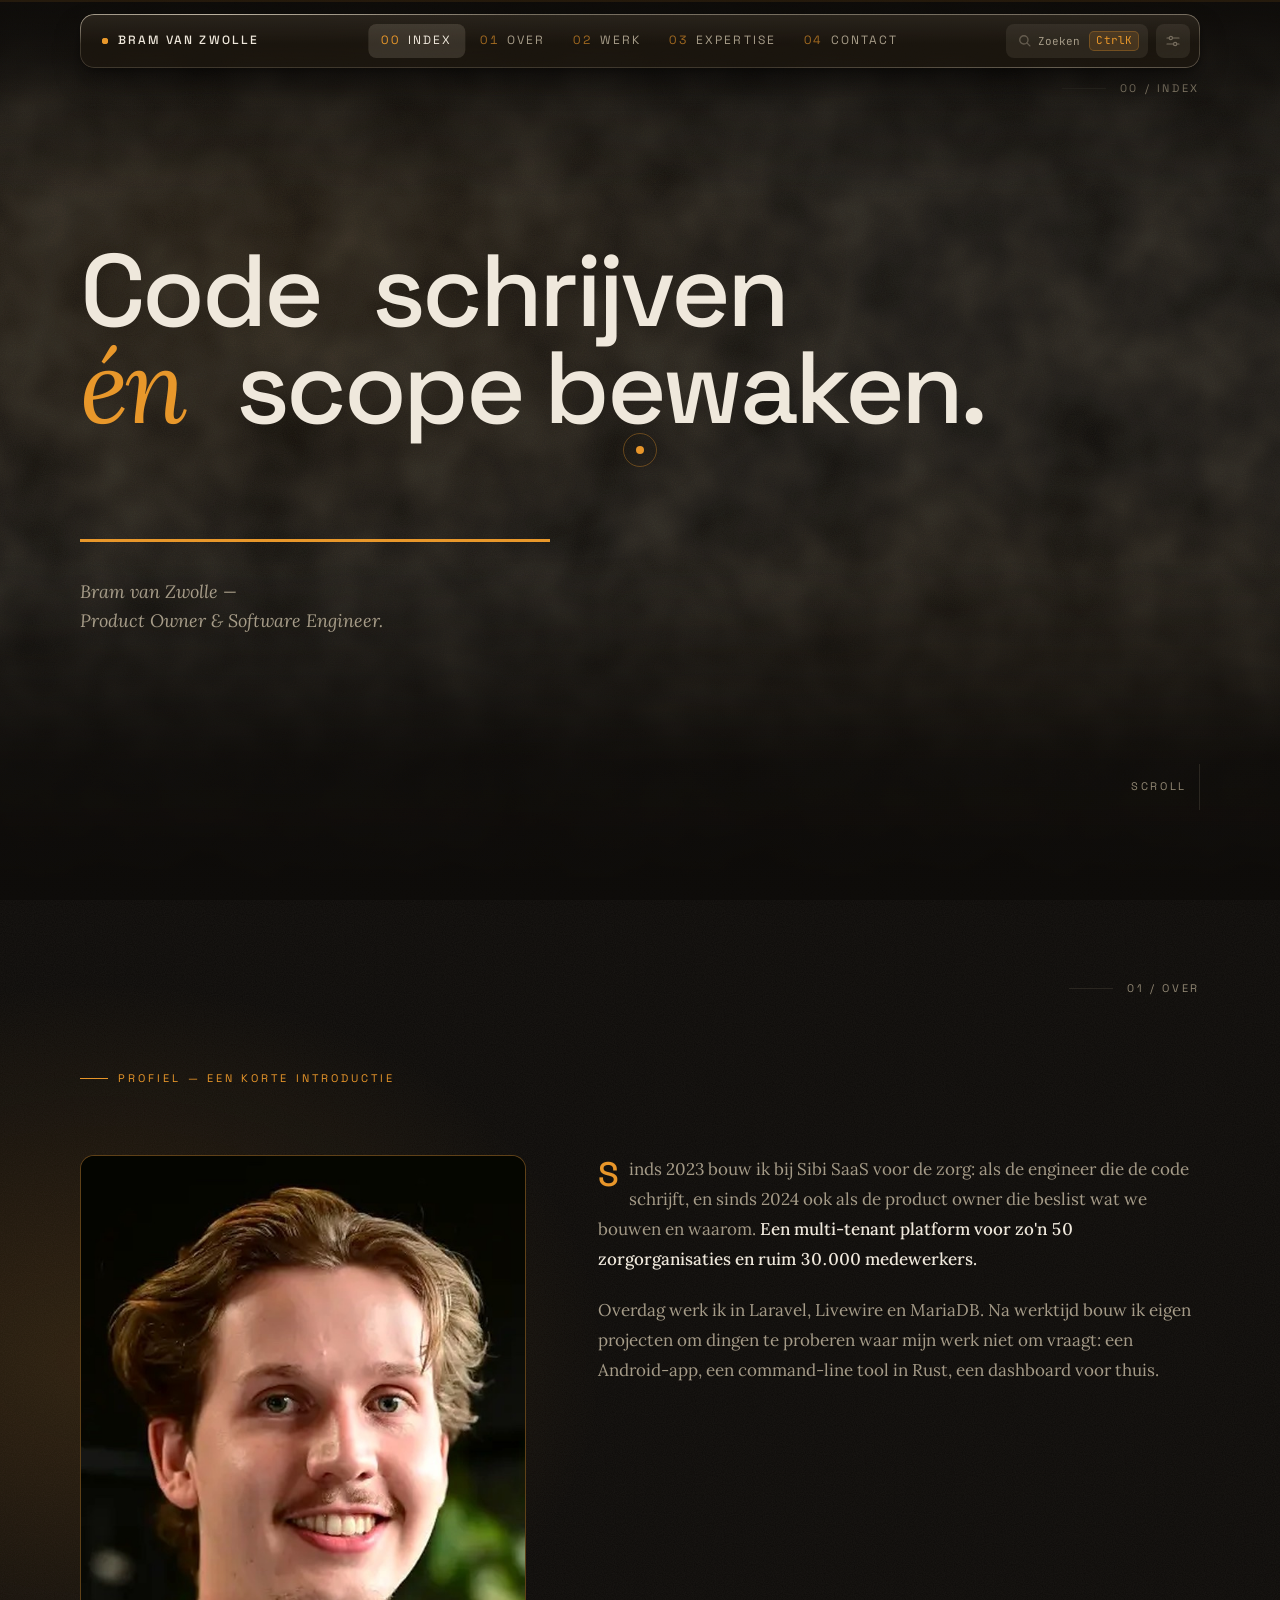
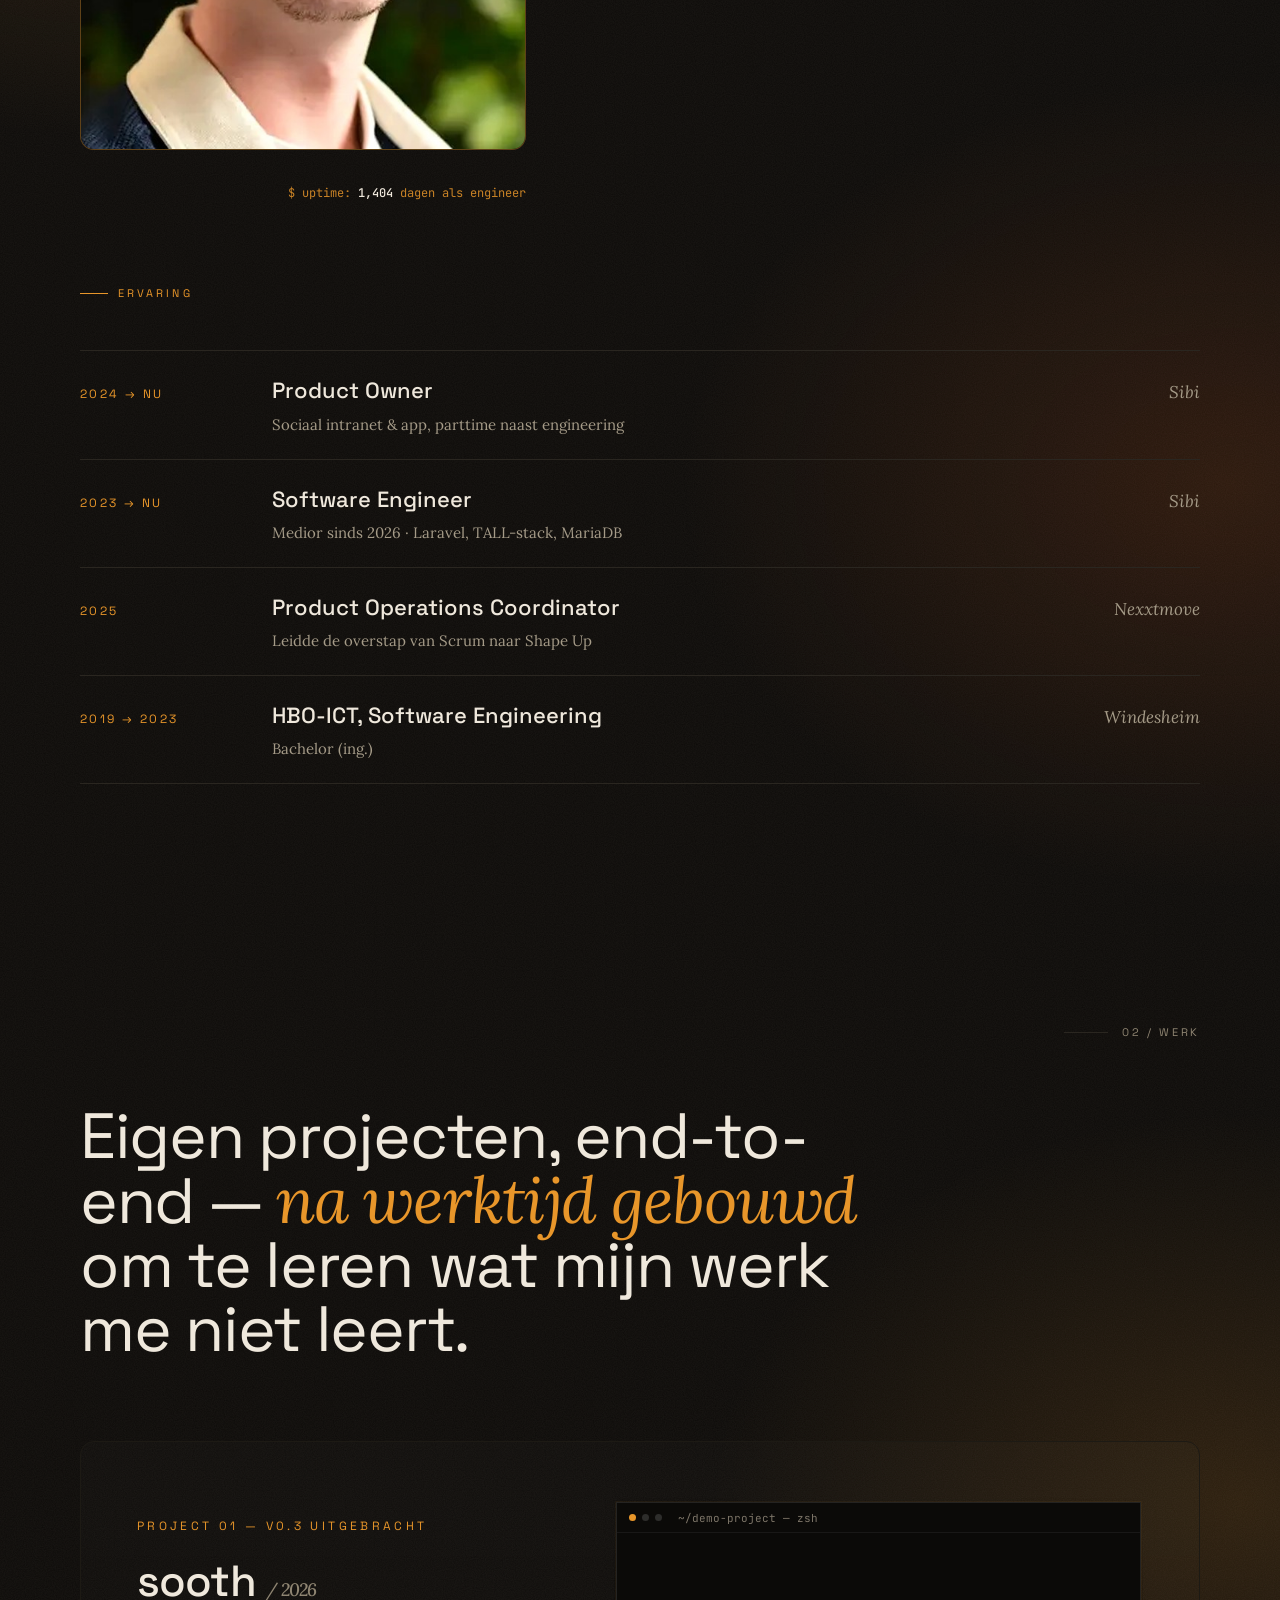
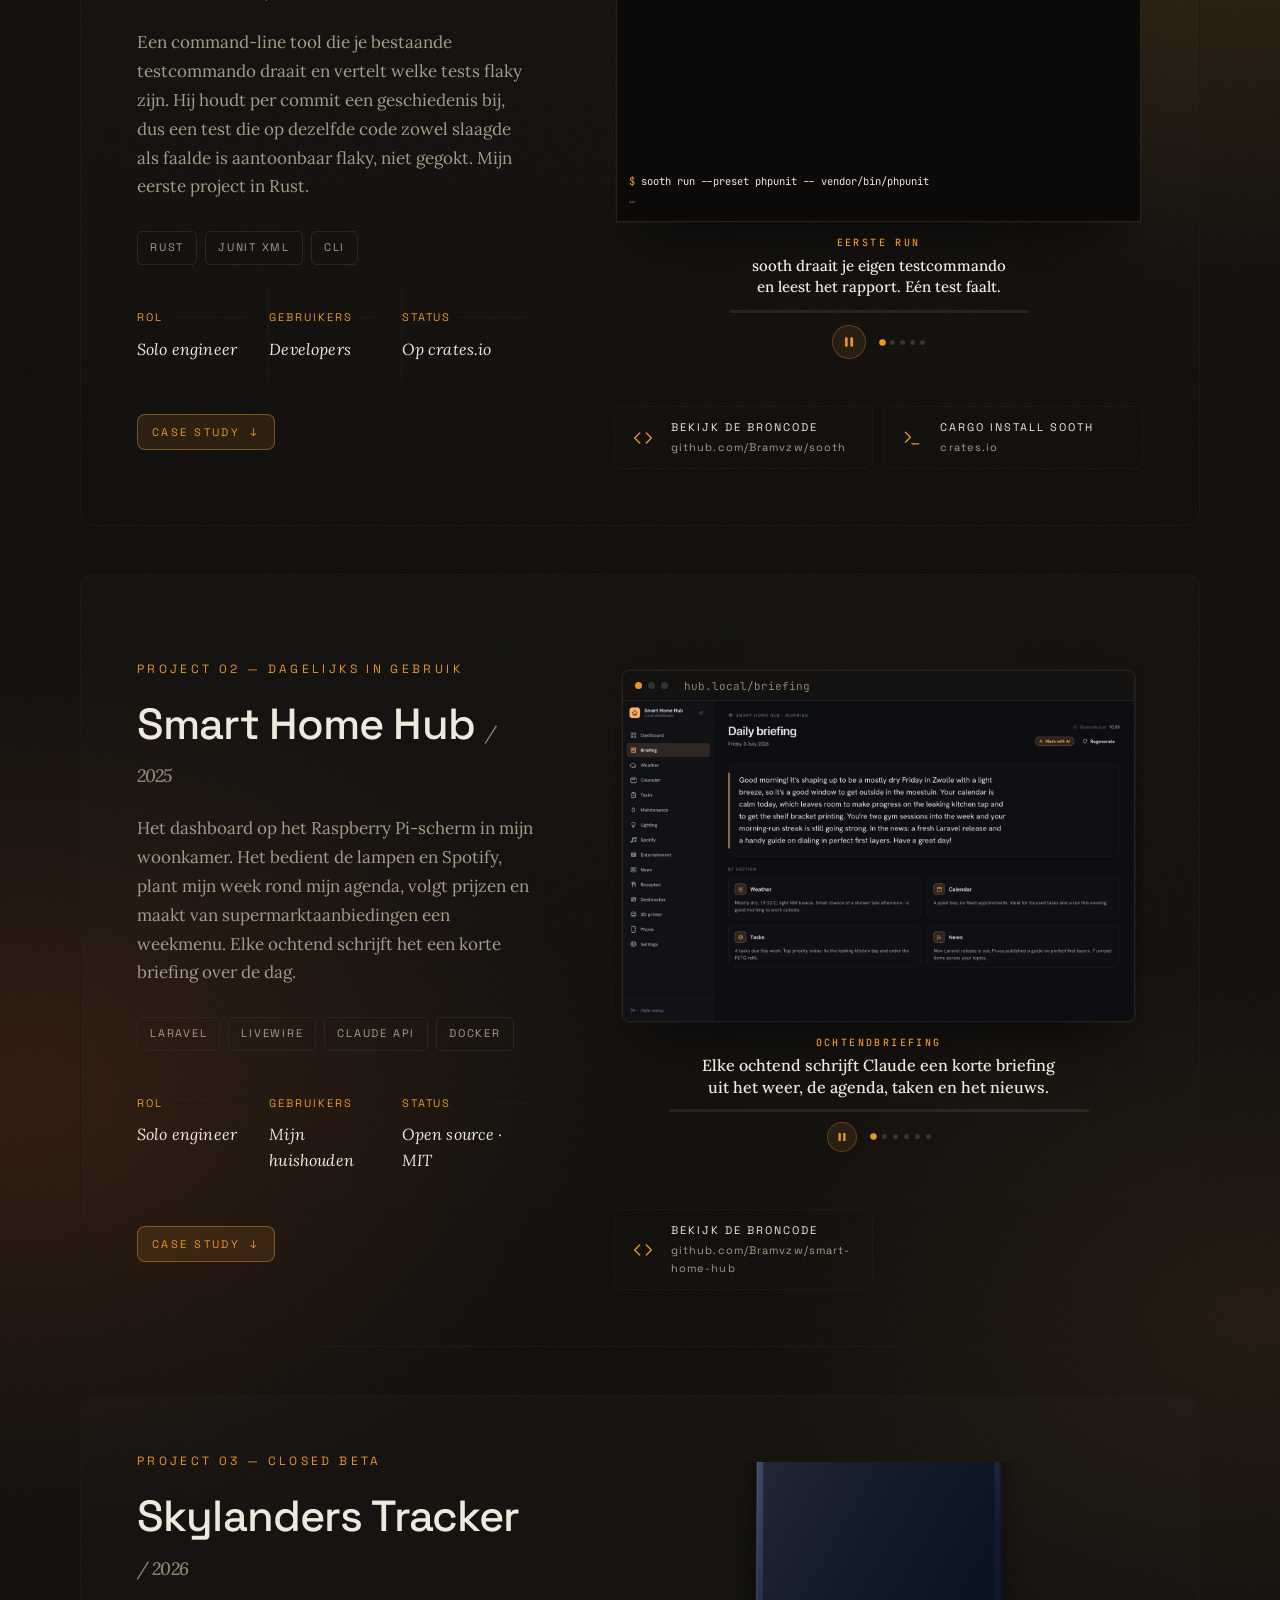
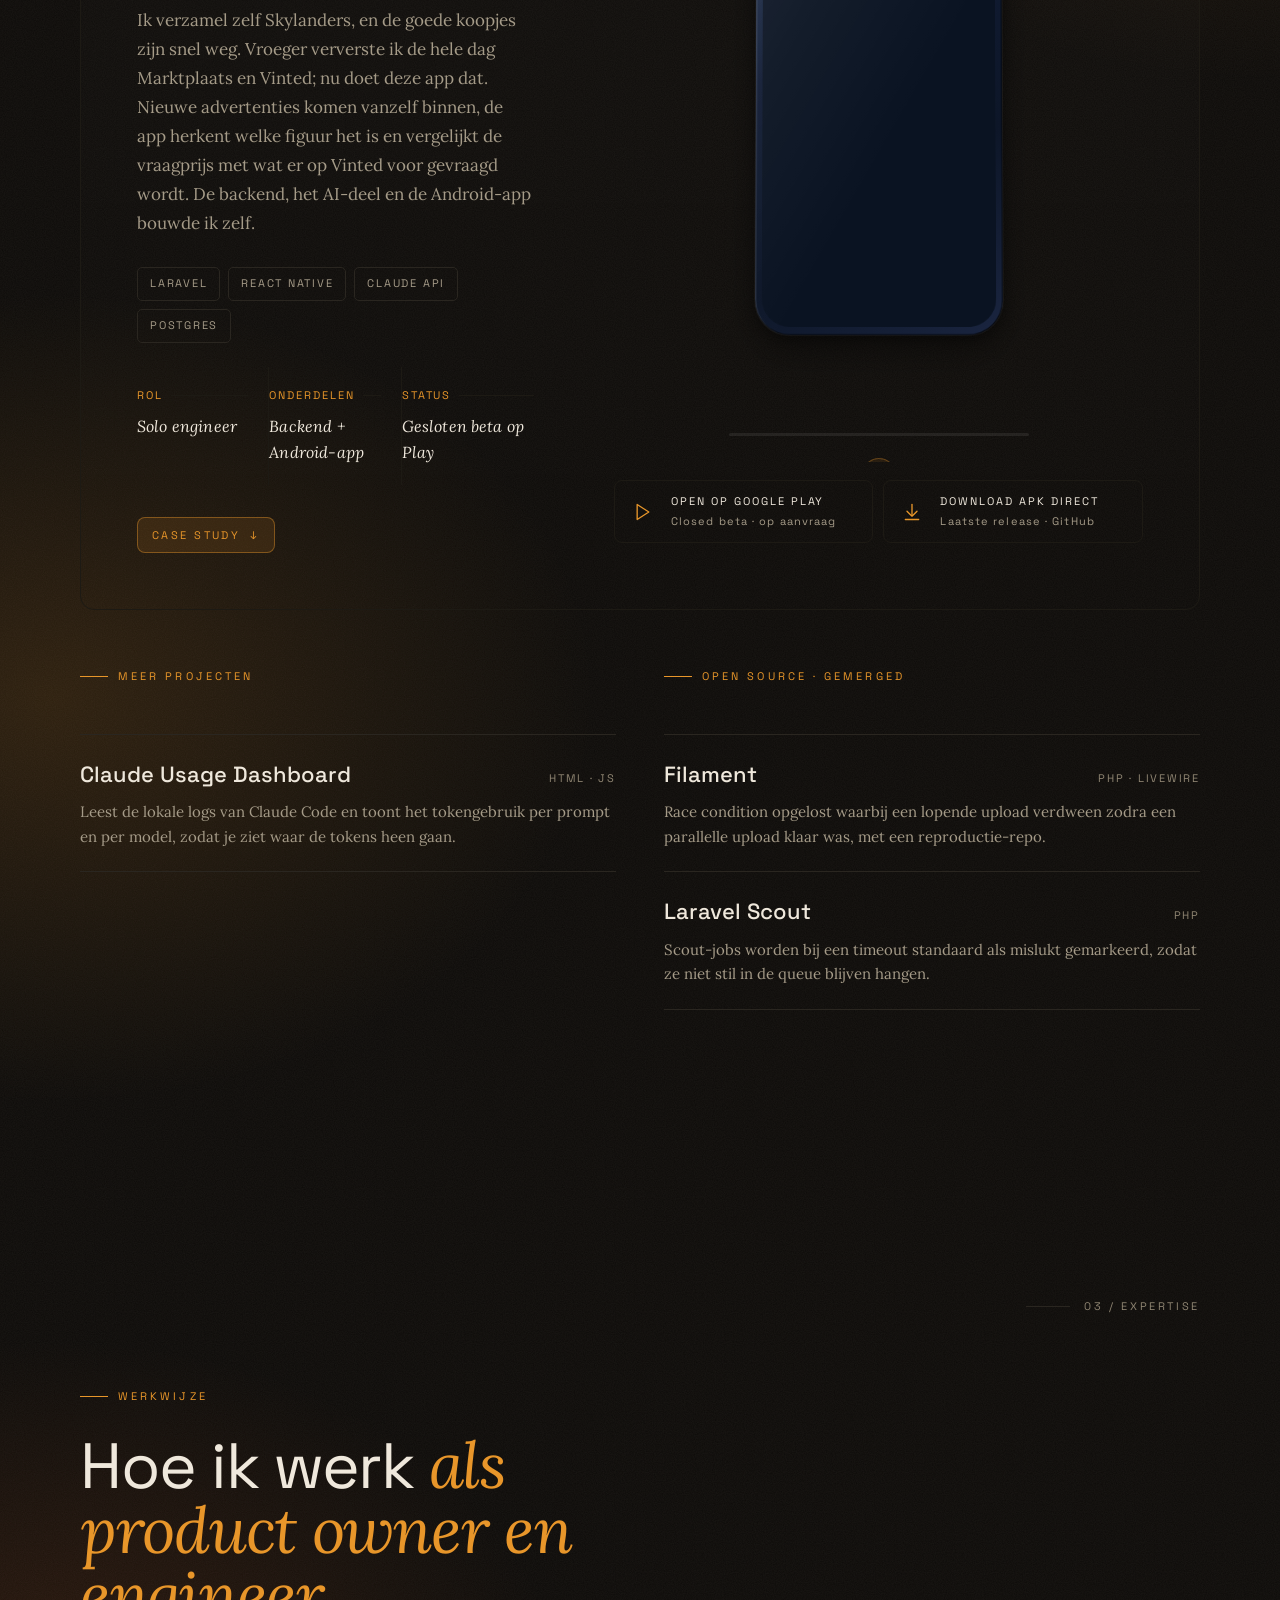
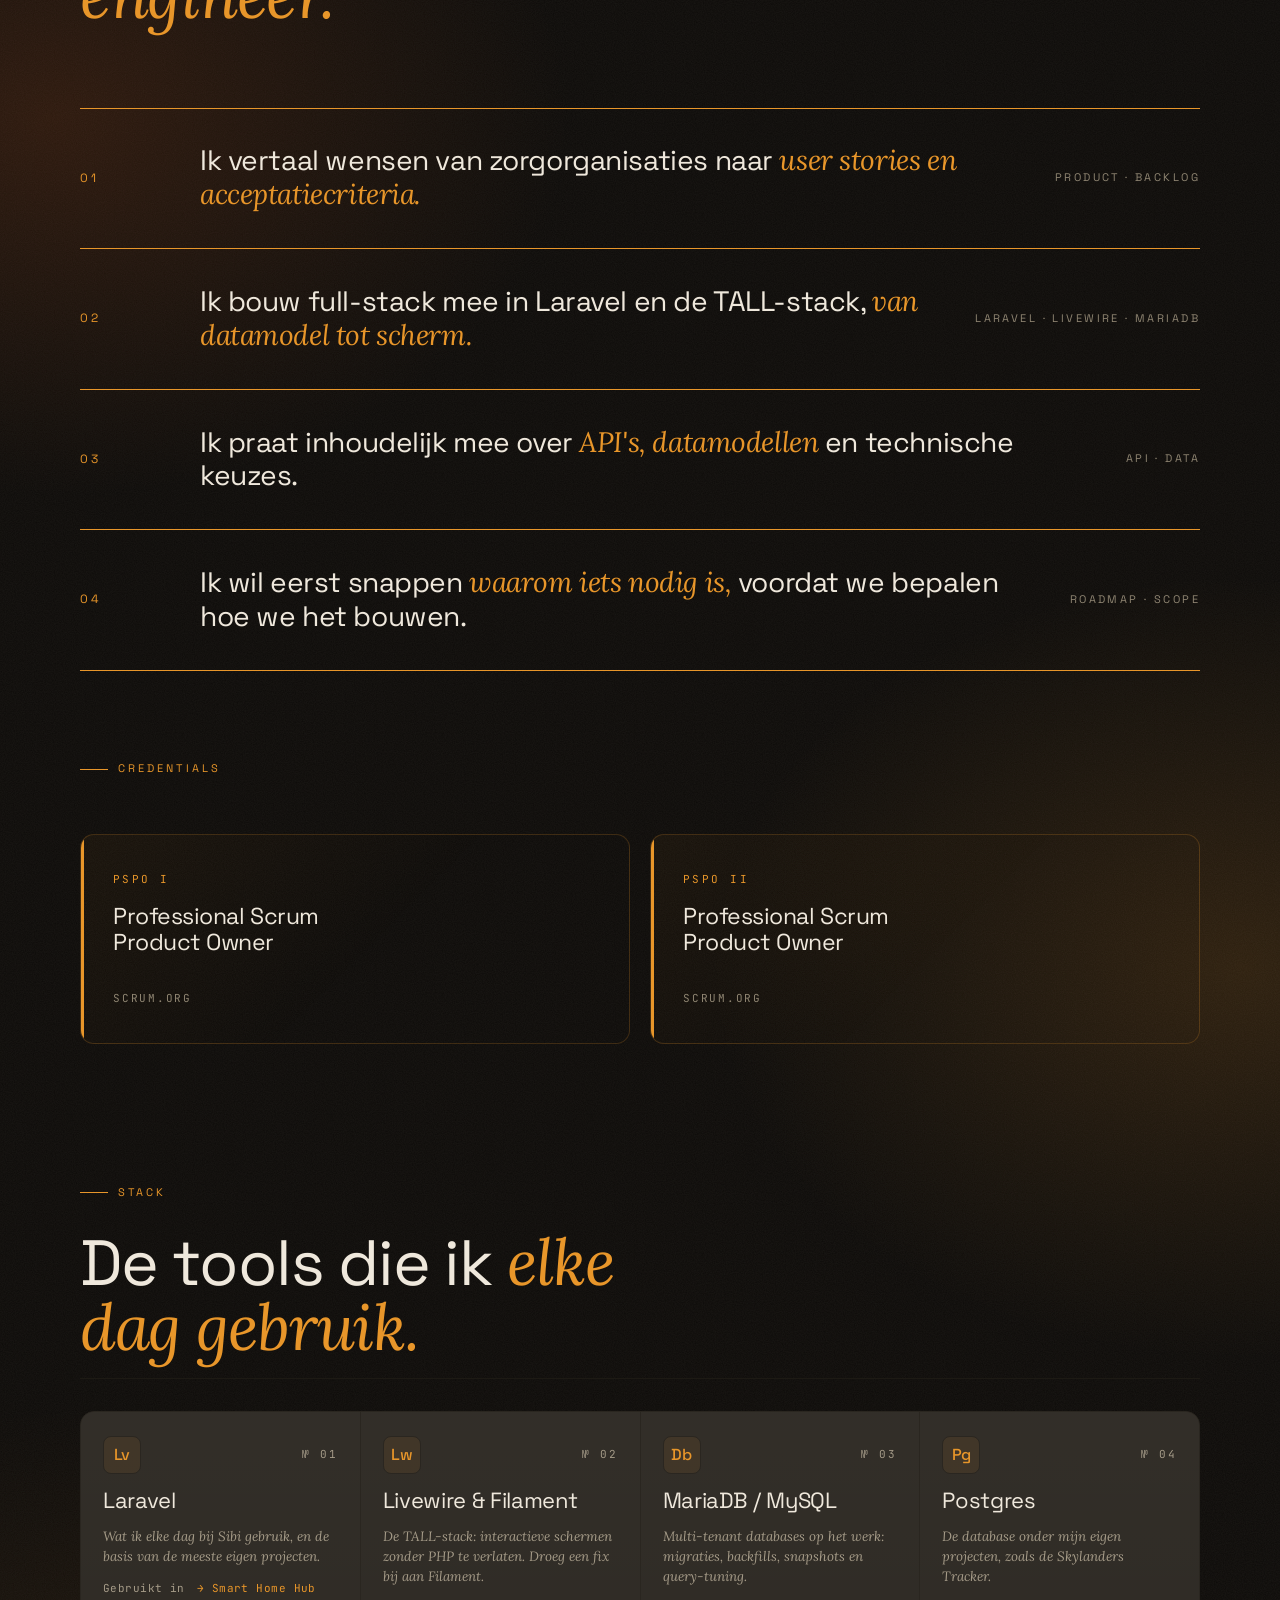
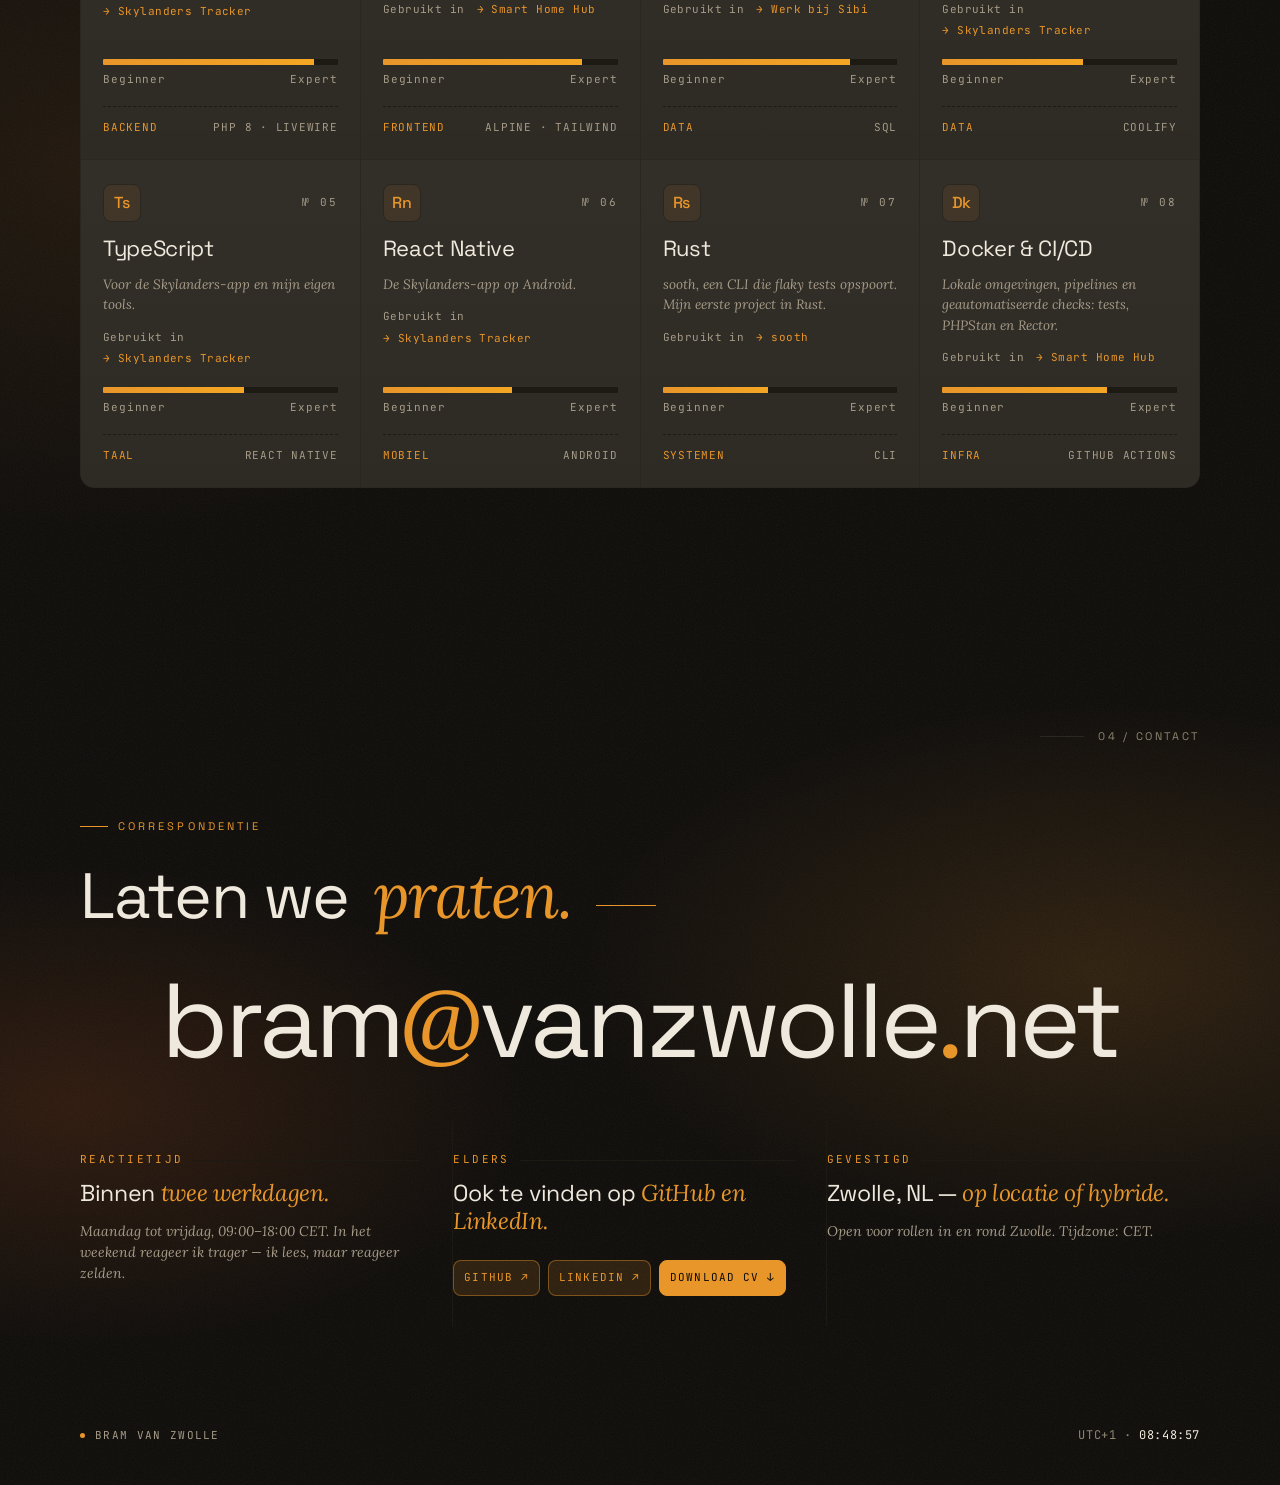
==== commit 9aeac015: "New social preview: correct role, photo and site styling" ====
--- a/index.html
+++ b/index.html
@@ -40,7 +40,7 @@
 <meta property="og:url" content="https://bramvzw.nl/" />
 <meta property="og:title" content="Bram van Zwolle — Product Owner & Software Engineer" />
 <meta property="og:description" content="Product owner en software engineer (Laravel/PHP, PSPO II). Bouwt bij Sibi SaaS voor de zorg. Gevestigd in Zwolle." />
-<meta property="og:image" content="https://bramvzw.nl/og-image.png" />
+<meta property="og:image" content="https://bramvzw.nl/og-image.png?v=2" />
 <meta property="og:image:width" content="1200" />
 <meta property="og:image:height" content="630" />
 <meta property="og:locale" content="nl_NL" />
@@ -50,7 +50,7 @@
 <meta name="twitter:card" content="summary_large_image" />
 <meta name="twitter:title" content="Bram van Zwolle — Product Owner & Software Engineer" />
 <meta name="twitter:description" content="Product owner en software engineer (Laravel/PHP, PSPO II). Bouwt bij Sibi SaaS voor de zorg. Gevestigd in Zwolle." />
-<meta name="twitter:image" content="https://bramvzw.nl/og-image.png" />
+<meta name="twitter:image" content="https://bramvzw.nl/og-image.png?v=2" />
 <link rel="icon" id="favicon" type="image/svg+xml" href="data:image/svg+xml,<svg xmlns='http://www.w3.org/2000/svg' viewBox='0 0 100 100'><rect width='100' height='100' fill='%230d0b08'/><rect x='6' y='6' width='88' height='88' fill='none' stroke='%23E8962A' stroke-width='1.5'/><text x='10' y='72' font-family='Georgia,serif' font-size='56' font-weight='bold' fill='%23E8E0D0'>B</text><text x='47' y='67' font-family='Georgia,serif' font-size='18' font-style='italic' fill='%23E8962A'>v</text><text x='55' y='72' font-family='Georgia,serif' font-size='56' font-weight='bold' fill='%23E8E0D0'>Z</text></svg>">
 <script>
   (function(){
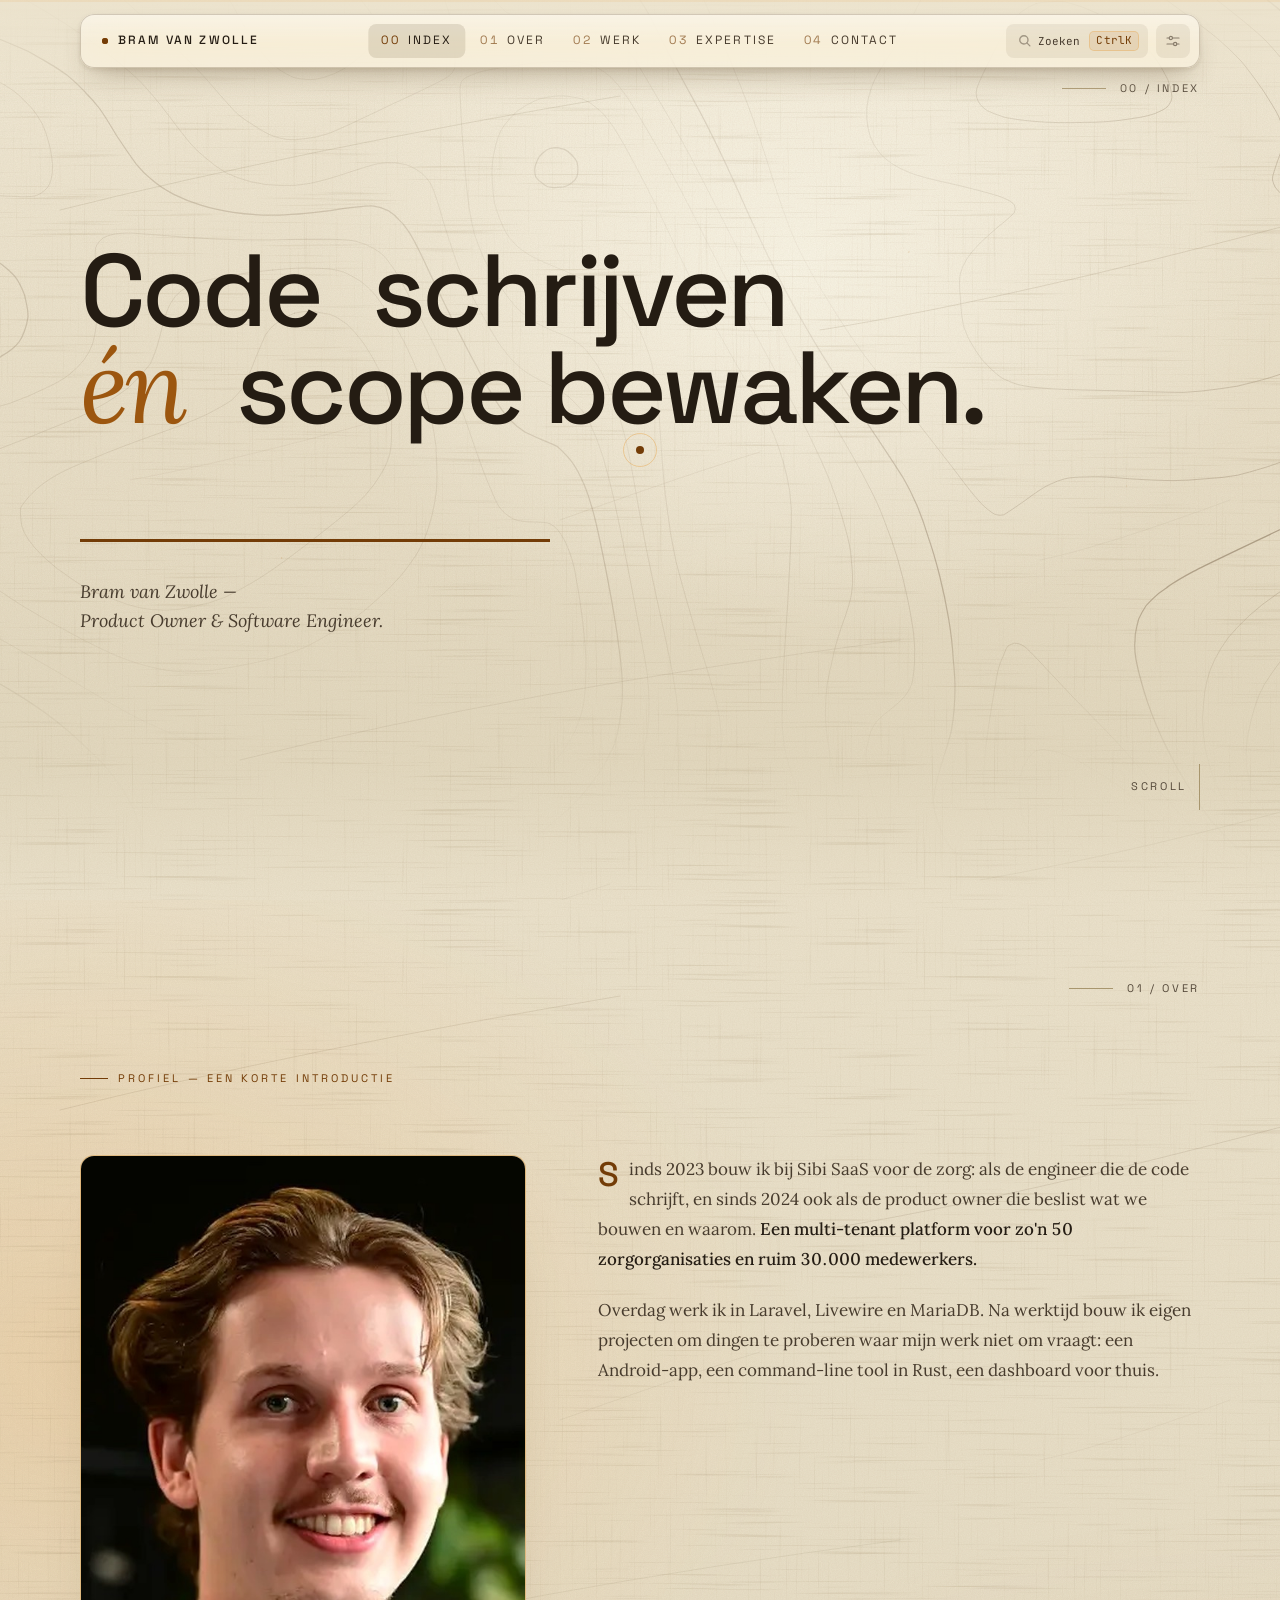
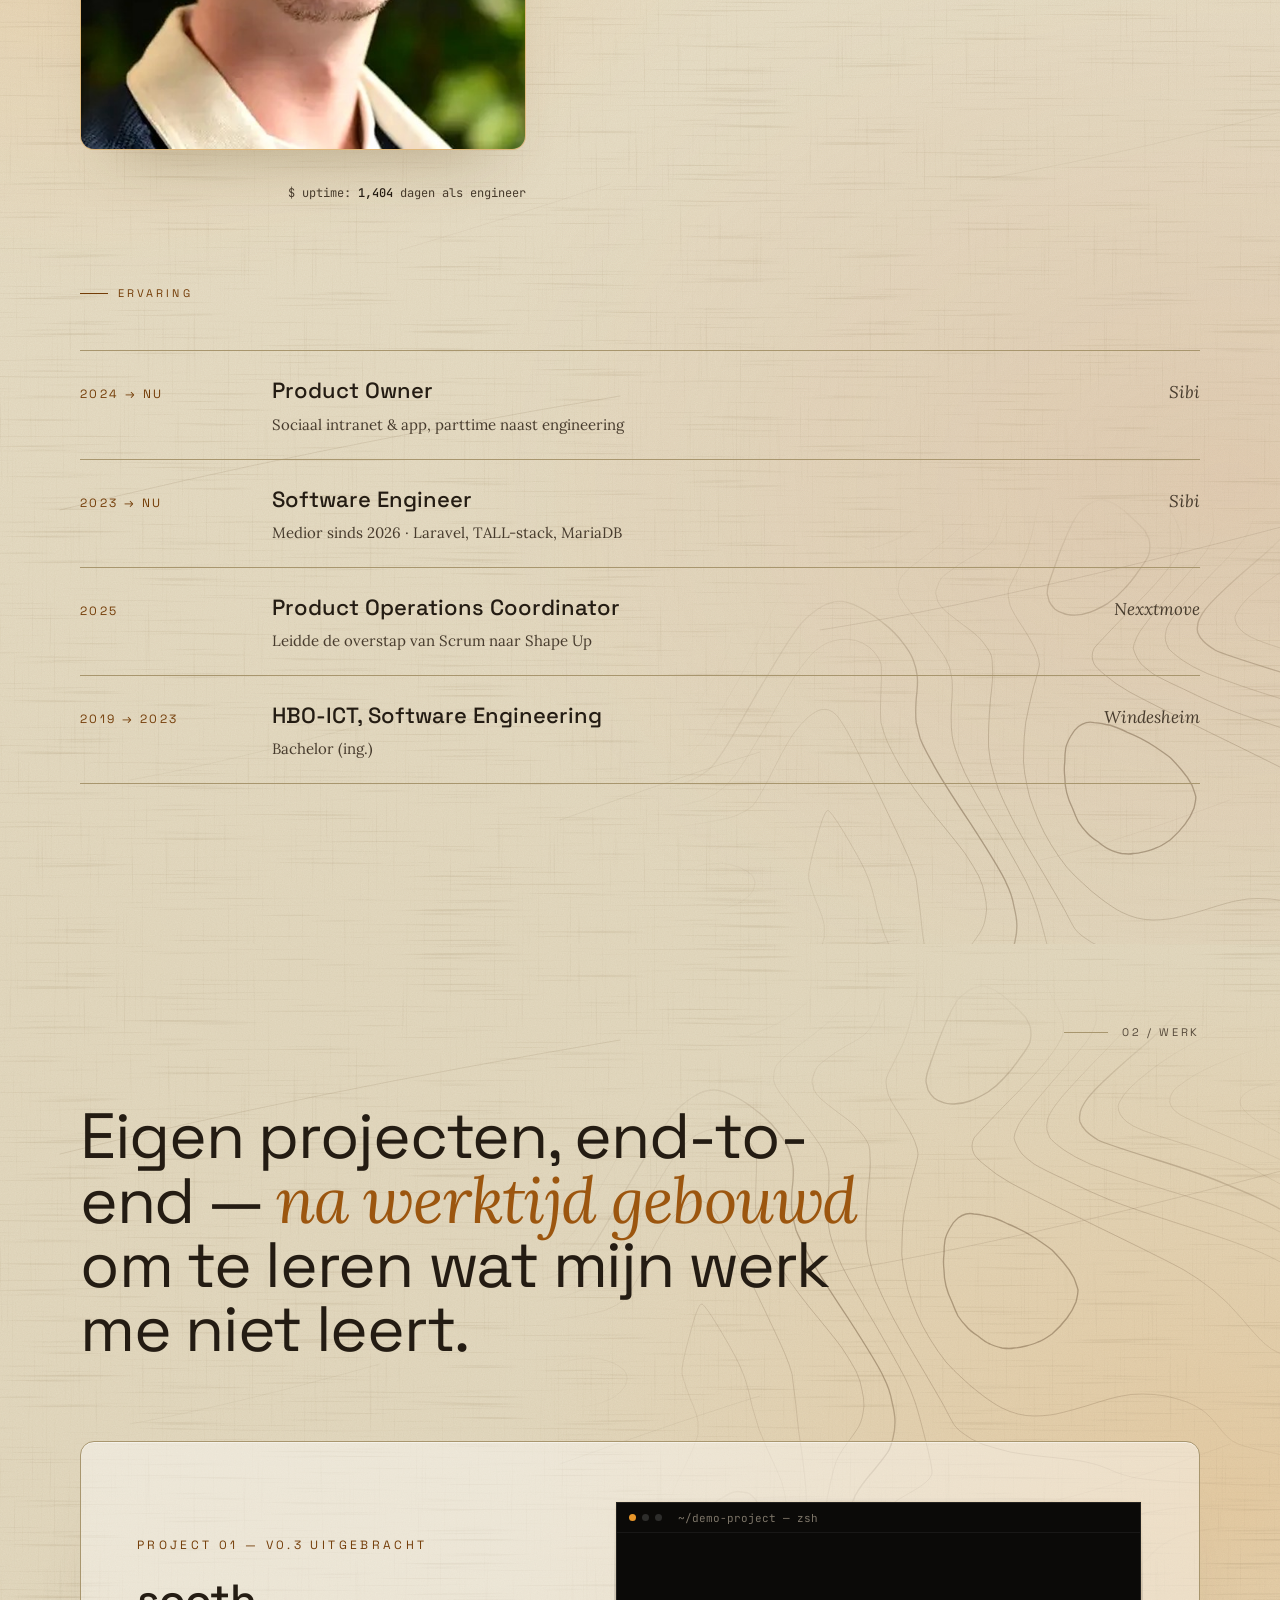
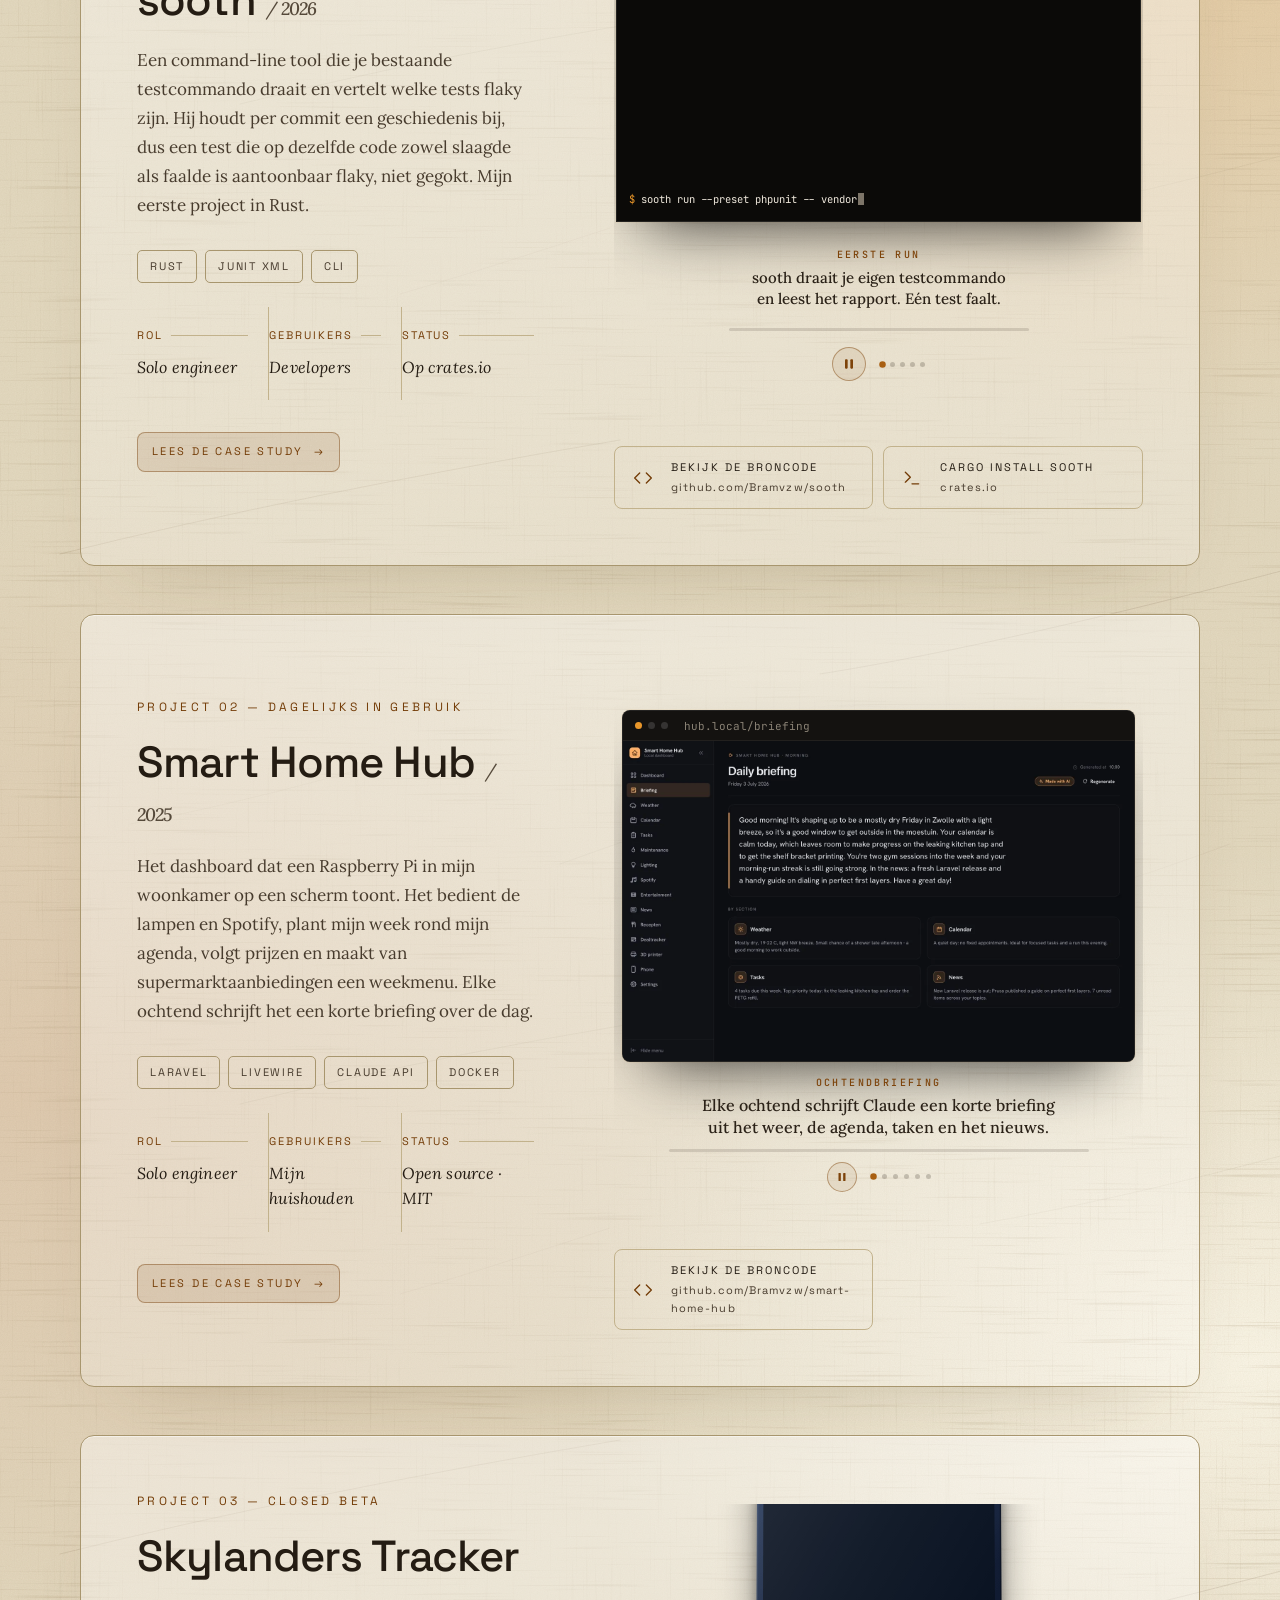
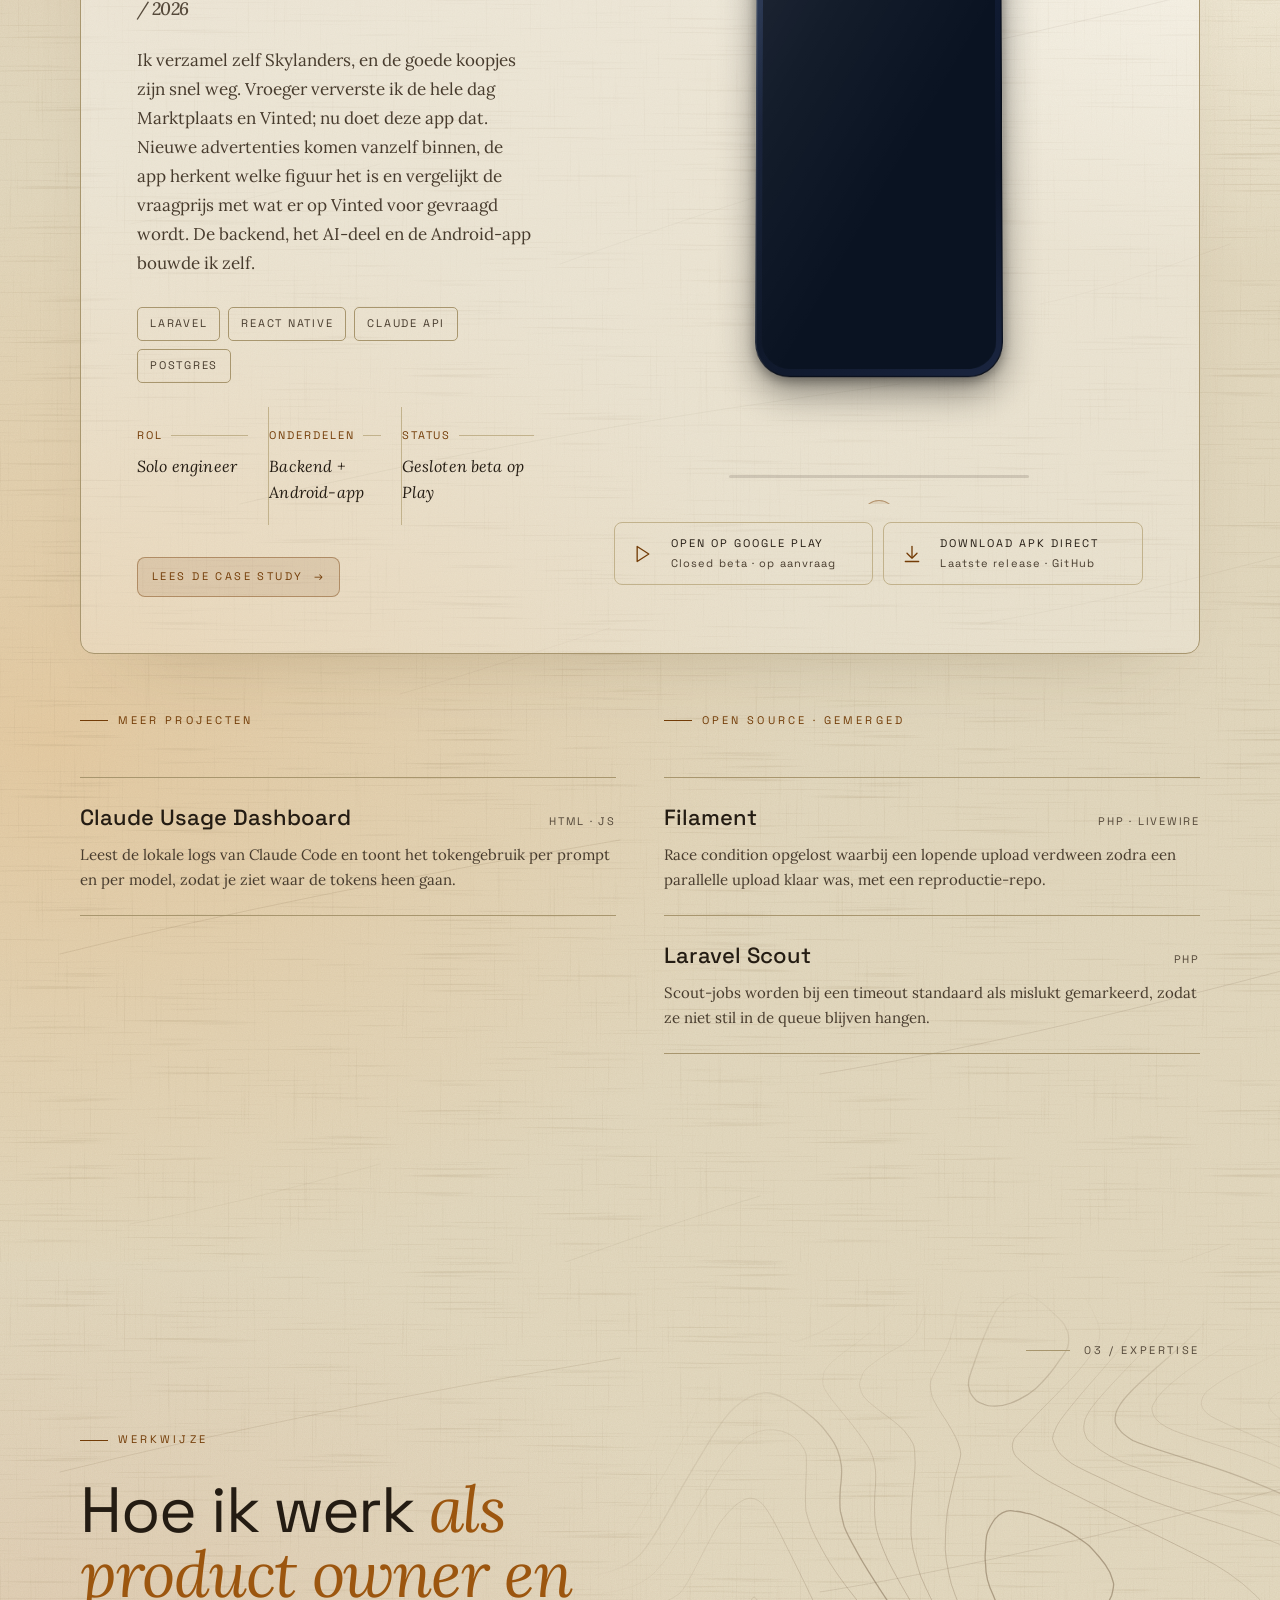
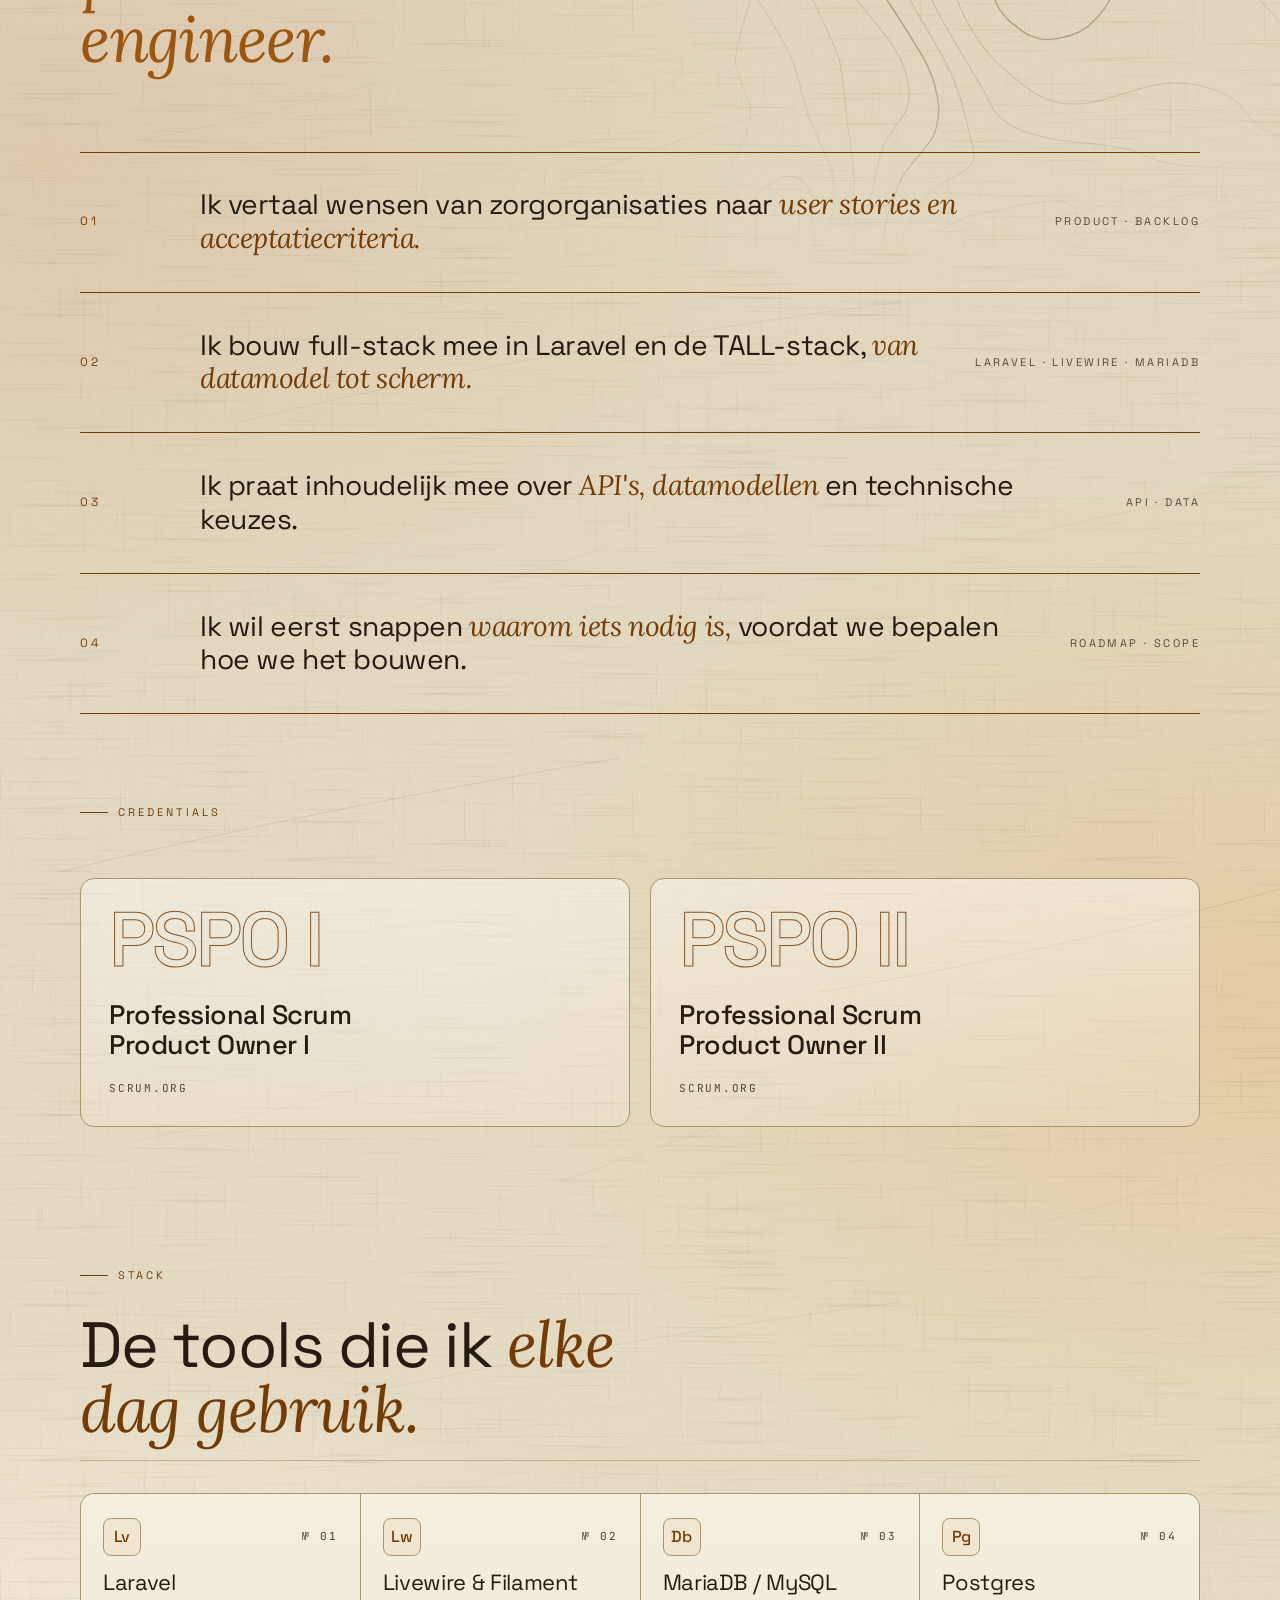
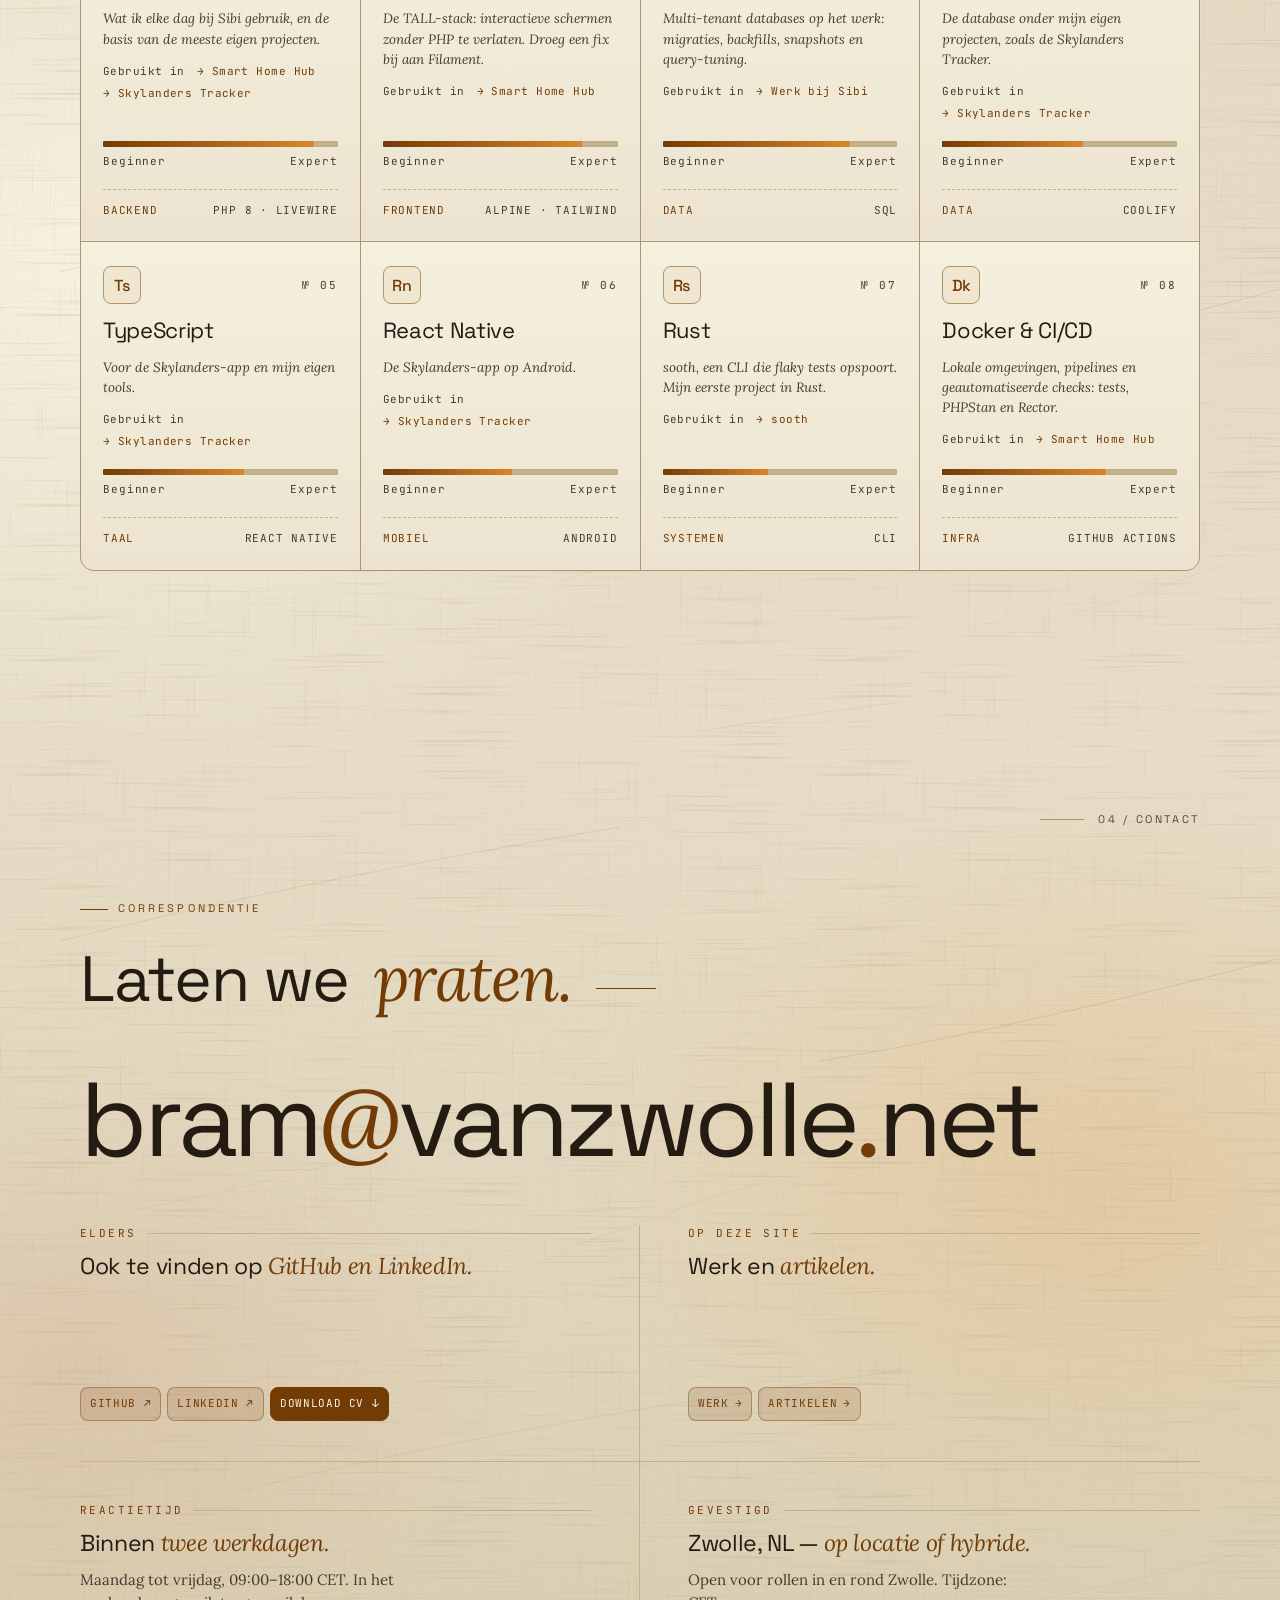
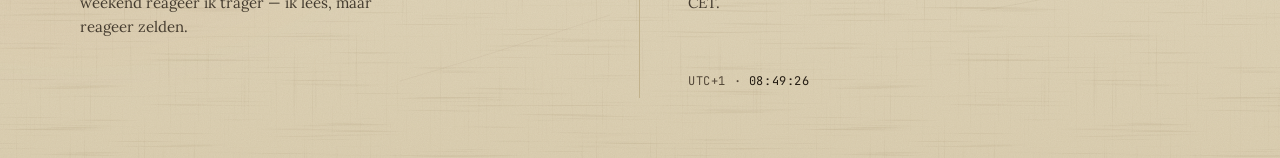
==== commit d8cbdc17: "Case study pages, /werk/, articles, live figures and a shared footer - One page per case study (/soo" ====
--- a/index.html
+++ b/index.html
@@ -64,7 +64,7 @@
     // again if it cannot start after all.
     try{ if(matchMedia('(min-width:821px) and (hover:hover)').matches && !matchMedia('(prefers-reduced-motion: reduce)').matches) d.classList.add('shade-soon'); }catch(e){}
     var t=null; try{ t=localStorage.getItem('theme'); }catch(e){}
-    if(t==='light'){
+    if(t!=='dark'){   // light is the default; dark only when the visitor chose it
       document.documentElement.classList.add('light');
       document.getElementById('themeColor').setAttribute('content','#ebe2cc');
       document.getElementById('favicon').href="data:image/svg+xml,<svg xmlns='http://www.w3.org/2000/svg' viewBox='0 0 100 100'><rect width='100' height='100' fill='%23f5eedd'/><rect x='6' y='6' width='88' height='88' fill='none' stroke='%23b66a15' stroke-width='1.5'/><text x='10' y='72' font-family='Georgia,serif' font-size='56' font-weight='bold' fill='%231a1510'>B</text><text x='47' y='67' font-family='Georgia,serif' font-size='18' font-style='italic' fill='%23b66a15'>v</text><text x='55' y='72' font-family='Georgia,serif' font-size='56' font-weight='bold' fill='%231a1510'>Z</text></svg>";
@@ -451,6 +451,8 @@
     background: repeating-linear-gradient(45deg, rgba(182,106,21,0.04) 0 2px, transparent 2px 14px),
                 linear-gradient(180deg, var(--bg-hi,#faf4e6), var(--bg-3));
   }
+  /* An embedded demo sits straight on the card, in both themes (the rule above outranked their background:none). */
+  html.light .mockup.mockup--embed, html.light .mockup.mockup--phone{ background:none; }
   html.light .mockup-ui{ background:rgba(255,255,255,.3); }
   html.light .mockup-ui .bar{ background:rgba(255,255,255,.22); }
   html.light .mockup-ui .cell{
@@ -1096,22 +1098,6 @@
     box-shadow:0 0 6px rgba(232,150,42,0.6);
   }
 
-  /* Expandable case study */
-  .case-toggle{
-    margin-top:24px;
-    background:transparent;border:none;
-    font-family:'Space Grotesk',sans-serif;
-    font-size:11px;letter-spacing:.22em;text-transform:uppercase;
-    color:var(--amber);
-    cursor:pointer;padding:0;
-    display:inline-flex;align-items:center;gap:10px;
-    transition:opacity .2s ease;
-  }
-  .case-toggle .chev{
-    display:inline-block;transition:transform .3s ease;
-  }
-  .case-toggle[aria-expanded="true"] .chev{transform:rotate(180deg);}
-  .case-toggle:hover{opacity:.75;}
   .mockup-col{
     display:flex;flex-direction:column;gap:18px;min-width:0;max-width:100%;
   }
@@ -1326,10 +1312,10 @@
   .mockup.mockup--embed::before,
   .mockup.mockup--embed::after{ display:none; }
   .demo-frame.demo-frame--shh{ height:560px; }
-  .demo-frame.demo-frame--sooth{ height:490px; }
+  .demo-frame.demo-frame--sooth{ height:530px; }
   @media (max-width: 600px){
     .demo-frame.demo-frame--shh{ height:420px; }
-    .demo-frame.demo-frame--sooth{ height:560px; }
+    .demo-frame.demo-frame--sooth{ height:600px; }
   }
 
   /* Amber glow behind the phone — punchy but not garish */
@@ -1511,35 +1497,45 @@
     gap:20px; margin-top:28px;
   }
   @media(max-width:600px){ .cred-cards{ grid-template-columns:1fr; } }
+  /* The certificates as cards in the style of the case studies' Keuze cards: the code as a big
+     outlined label, the name as the heading, the issuer as the small line; the edge, a glow that
+     follows the pointer and a slight lift on hover. */
   .cred-card{
-    position:relative;
-    border:1px solid rgba(232,150,42,.2);
-    padding:36px 32px;
-    background:linear-gradient(135deg,rgba(232,150,42,.05) 0%,transparent 55%);
-    display:flex; flex-direction:column; gap:10px;
-    transition:border-color .2s ease, background .2s ease;
+    position:relative; overflow:hidden;
+    display:flex; flex-direction:column;
+    padding:28px;
+    border:1px solid var(--edge);
+    background:linear-gradient(180deg, rgba(255,255,255,.035), rgba(255,255,255,0));
     text-decoration:none; cursor:pointer;
-  }
-  .cred-card:hover{ border-color:rgba(232,150,42,.5); background:linear-gradient(135deg,rgba(232,150,42,.09) 0%,transparent 55%); }
+    transition:transform .35s cubic-bezier(.3,.8,.2,1), border-color .3s ease, box-shadow .35s ease;
+  }
   .cred-card::before{
-    content:''; position:absolute; top:0; left:0;
-    width:3px; height:100%; background:var(--amber);
+    content:""; position:absolute; inset:0; border-radius:inherit; pointer-events:none; opacity:0; transition:opacity .3s ease;
+    background:radial-gradient(360px circle at var(--mx,-999px) var(--my,-999px), rgba(232,150,42,.12), transparent 70%);
+  }
+  @media (hover:hover) and (pointer:fine){
+    .cred-card:hover{ transform:translateY(-4px); border-color:rgba(232,150,42,.45); box-shadow:0 30px 60px -40px rgba(232,150,42,.35); }
+    .cred-card:hover::before{ opacity:1; }
   }
   .cred-card .cc-badge{
-    font-family:'JetBrains Mono',ui-monospace,monospace;
-    font-size:11px; letter-spacing:.22em; text-transform:uppercase;
-    color:var(--amber);
+    display:block; font-family:'Space Grotesk',sans-serif; font-weight:500;
+    font-size:clamp(56px,6vw,88px); line-height:.85; letter-spacing:-.04em; white-space:nowrap;
+    color:transparent; -webkit-text-stroke:1px var(--amber); opacity:.85;
   }
   .cred-card .cc-title{
-    font-family:'Space Grotesk',sans-serif;
-    font-size:clamp(18px,1.8vw,24px); color:var(--ink);
-    letter-spacing:-.02em; line-height:1.15; margin-top:4px;
+    font-family:'Space Grotesk',sans-serif; font-weight:500;
+    font-size:clamp(22px,2.1vw,29px); line-height:1.12; letter-spacing:-.018em; color:var(--ink);
+    margin-top:28px;
   }
   .cred-card .cc-issuer{
     font-family:'JetBrains Mono',ui-monospace,monospace;
     font-size:11px; letter-spacing:.16em; text-transform:uppercase;
-    color:var(--ink-mute); margin-top:auto; padding-top:24px;
-  }
+    color:var(--ink-mute); margin-top:auto; padding-top:20px;
+  }
+  @media (max-width:600px){
+    .cred-card{ align-items:center; text-align:center; }
+  }
+  @media (prefers-reduced-motion:reduce){ .cred-card:hover{ transform:none; } }
   .cred-card .cc-verify{
     display:inline-block; align-self:flex-start;
     font-family:'JetBrains Mono',ui-monospace,monospace;
@@ -1694,6 +1690,7 @@
     overflow:hidden;
     padding-bottom:60px;
   }
+  @media (max-width:900px){ .contact{ padding-bottom:32px; } }   /* phones: the page ends right under the last column */
   .contact-inner{width:100%;}
   .contact .kicker{
     font-family:'Space Grotesk',sans-serif;
@@ -1728,6 +1725,7 @@
   }
   .contact .email:hover{color:var(--amber);}
   .contact .email .at{font-family:'Lora',serif;font-style:italic;color:var(--amber);}
+  .sr-only{ position:absolute; width:1px; height:1px; padding:0; margin:-1px; overflow:hidden; clip:rect(0 0 0 0); white-space:nowrap; border:0; }
   .contact .email .dot-sep{color:var(--amber);}
 
   .contact .rule{height:1px;background:var(--rule);margin:60px 0 40px}
@@ -1744,10 +1742,9 @@
   }
   .contact .cv-link:hover{border-bottom-color:var(--amber);}
   .register-list{
-    display:grid; grid-template-columns:repeat(3,1fr);
+    display:grid; grid-template-columns:repeat(4,1fr);
     gap:0; margin-top:48px; list-style:none; padding:0;
   }
-  @media (max-width:900px){ .register-list{ grid-template-columns:1fr; } }
   .register-entry{
     padding:30px 32px 30px 0;
     border-right:1px solid var(--rule-2);
@@ -1775,8 +1772,8 @@
   }
   .register-entry .value em{ font-family:'Lora',serif; font-style:italic; color:var(--amber); font-weight:400; }
   .register-entry .note{
-    font-family:'Lora',serif; font-style:italic;
-    font-size:14px; color:var(--ink-dim); line-height:1.5; margin-top:4px;
+    font-family:'Lora',serif; font-style:normal;
+    font-size:15px; color:var(--ink); opacity:.82; line-height:1.55; margin-top:4px; max-width:36ch;
   }
   .register-entry .links{ display:flex; gap:8px; flex-wrap:wrap; margin-top:14px; }
   .register-entry .links a{
@@ -1799,6 +1796,46 @@
     transition:opacity .2s ease;
   }
   .register-entry .links a.cv-link:hover{ opacity:.85; color:#0d0b08; }
+  /* Four columns on one set of rows (label / heading / text / actions) through subgrid, so the
+     buttons and the clock line up at the bottom of the block. Four columns only where the three
+     buttons of "Elders" fit on one line; two by two below that; stacked and centred on phones. */
+  .register-list{ grid-template-rows:auto auto 1fr auto; }
+  .register-entry{ display:grid; grid-row:span 4; grid-template-rows:subgrid; row-gap:10px; align-content:start; }
+  .register-entry > .num{ grid-row:1; } .register-entry > .value{ grid-row:2; } .register-entry > .note{ grid-row:3; margin-top:0; }
+  .register-entry > .links, .register-entry > .clock{ grid-row:4; align-self:end; margin-top:16px; }
+  .register-entry .links{ flex-wrap:nowrap; gap:6px; }
+  .register-entry .links a, .register-entry .links a.cv-link{ height:34px; padding:0 9px; letter-spacing:.06em; display:inline-flex; align-items:center; gap:6px; white-space:nowrap; }
+  /* More air: a wide gutter on both sides of every divider. Columns in the markup: Reactietijd,
+     Elders, Op deze site, Gevestigd — the two that matter most sit in the middle, where the eye lands. */
+  @media (min-width:1600px){
+    .register-entry{ padding:36px 44px 36px 44px; }
+    .register-entry:first-child{ padding-left:0; }
+    .register-entry:last-child{ padding-right:0; }
+  }
+  @media (max-width:1599px) and (min-width:901px){
+    .register-list{ grid-template-columns:repeat(2,1fr); grid-template-rows:auto auto 1fr auto auto auto 1fr auto; }
+    /* two by two: Elders and Op deze site on the first row, Reactietijd and Gevestigd below */
+    .register-entry:nth-child(2){ order:1; } .register-entry:nth-child(3){ order:2; }
+    .register-entry:nth-child(1){ order:3; } .register-entry:nth-child(4){ order:4; }
+    .register-entry{ padding:36px 48px 36px 0; }
+    .register-entry:nth-child(3), .register-entry:nth-child(4){ border-right:0; padding-right:0; padding-left:48px; }
+    .register-entry:nth-child(2), .register-entry:nth-child(3){ border-bottom:1px solid var(--rule-2); padding-top:0; padding-bottom:40px; }
+    .register-entry:nth-child(1), .register-entry:nth-child(4){ padding-top:40px; padding-bottom:0; }
+  }
+  @media (max-width:900px){
+    .register-list{ grid-template-columns:1fr; grid-template-rows:none; }
+    .register-entry{ display:flex; grid-row:auto; flex-direction:column; align-items:center; text-align:center; gap:10px; padding:28px 0; }
+    .register-entry:nth-child(2){ order:1; } .register-entry:nth-child(3){ order:2; }
+    .register-entry:nth-child(1){ order:3; } .register-entry:nth-child(4){ order:4; }
+    .register-entry:last-child{ border-bottom:1px solid var(--rule-2); }
+    .register-entry:nth-child(4){ border-bottom:0; padding-bottom:0; }   /* Gevestigd is shown last: no rule or air under it */
+    .register-entry .num{ justify-content:center; }
+    .register-entry .num::after{ display:none; }
+    .register-entry .links{ justify-content:center; flex-wrap:wrap; }
+    .register-entry > .links, .register-entry > .clock{ margin-top:6px; align-self:center; }
+  }
+  .contact .clock{ display:block; white-space:nowrap; height:34px; line-height:34px; font-family:'JetBrains Mono', ui-monospace, monospace; font-size:12px; letter-spacing:.05em; color:var(--ink-mute); font-variant-numeric:tabular-nums; }
+  .contact .clock .ctime{ color:var(--ink); }
 
   /* --- Ping / cron block (Contact) --- */
   .ping-block{
@@ -1850,29 +1887,102 @@
     animation:gPulse 2.4s ease-in-out infinite;
   }
 
+  /* Edges of cards and buttons: in dark --rule-2 is 1.1:1 against the page and the cards hardly read
+     as cards; --edge is 1.7:1. Light keeps its edges (already 1.6:1 or more). */
+  :root{ --edge:#40392f; }
+  html.light{ --edge:var(--rule-2); }
+  html:not(.light) .project:not(:hover), html:not(.light) .case-cta:not(:hover), html:not(.light) .project .tag{ border-color:var(--edge); }
+
   /* ---------- Footer ---------- */
+  /* The name as a wordmark drawn with the hero's ink lines (a soft light follows a fine pointer
+     through the letters), then a row of buttons and the clock. Same footer on every page. */
   footer{
-    padding:40px 80px;
-    border-top:none;
-    display:flex;justify-content:space-between;align-items:center;gap:20px;
+    padding:0 80px;
     font-family:'JetBrains Mono', ui-monospace, monospace;
-    font-size:11px;letter-spacing:.12em;text-transform:uppercase;color:var(--ink-mute);
+    font-size:11px;letter-spacing:.12em;color:var(--ink-mute);
     background:var(--bg);
     position:relative;z-index:2;
   }
-  footer .mark{display:flex;align-items:center;gap:10px;color:var(--ink-dim);}
-  footer .mark .dot{width:5px;height:5px;background:var(--amber);border-radius:50%;display:inline-block;}
-  footer .vuln{ color:var(--ink-mute); font-size:11px; margin-left:8px; letter-spacing:0; text-transform:none; }
+  .wm-inner{max-width:1400px;margin:0 auto;padding-top:72px;}
+  .wm{display:block;width:100%;height:auto;}
+  .wm-text{font-family:'Space Grotesk',sans-serif;font-weight:600;font-size:212px;letter-spacing:-.045em;text-transform:none;}
+  .wm-tint{fill:var(--ink);opacity:.055;}
+  /* the stroke sits on the wrapper, so the brighter copy (.wm-hot) can give its lines another colour */
+  .wm-move{fill:none;stroke:var(--ink);stroke-width:1;}
+  .wm-lines use{opacity:.8;}
+  .wm-lines .wm-lines-2{opacity:.38;}
+  .wm-hot{stroke:#9c560f;stroke-width:1.7;opacity:0;transition:opacity .45s ease;}
+  .wm.lit .wm-hot, .wm.lit .wm-glow{opacity:1;}
+  .wm-glow{opacity:0;transition:opacity .45s ease;}
+  .wm-glow-a{stop-color:#fffaf0;stop-opacity:.95;}
+  .wm-glow-b{stop-color:#fffaf0;stop-opacity:0;}
+  .wm-outline{fill:none;stroke:var(--rule);stroke-width:1;}
+  html:not(.light) .wm-tint{fill:var(--amber);opacity:.07;}
+  html:not(.light) .wm-move{stroke:var(--amber);}
+  html:not(.light) .wm-lines use{opacity:.75;}
+  html:not(.light) .wm-lines .wm-lines-2{stroke:#a04a1a;opacity:.7;}
+  html:not(.light) .wm-hot{stroke:#ffc46b;}
+  html:not(.light) .wm-glow-a{stop-color:#e8962a;stop-opacity:.32;}
+  html:not(.light) .wm-glow-b{stop-color:#a04a1a;stop-opacity:0;}
+  html:not(.light) .wm-outline{stroke:rgba(232,150,42,.3);}
+  .wm-row{display:flex;flex-wrap:wrap;align-items:center;justify-content:space-between;gap:16px 32px;padding:24px 0 40px;border-top:1px solid var(--rule);}
+  footer .foot-links{display:flex;flex-wrap:wrap;justify-content:flex-start;gap:8px;}
+  footer .fb-btn{
+    height:38px;padding:0 14px;display:inline-flex;align-items:center;gap:8px;border-radius:var(--r-in);
+    font-family:'Space Grotesk',sans-serif;font-size:14px;font-weight:500;letter-spacing:0;text-transform:none;
+    color:var(--ink);text-decoration:none;background:transparent;border:1px solid var(--edge);
+    transition:background .2s ease, border-color .2s ease, color .2s ease;
+  }
+  html.light footer .fb-btn{border-color:var(--rule);background:rgba(255,255,255,.22);}
+  footer .fb-btn:hover, html.light footer .fb-btn:hover{border-color:var(--amber);background:var(--amber-soft);color:var(--ink);}
+  footer .fb-btn:focus-visible{outline:2px solid var(--amber);outline-offset:2px;}
+  footer .fb-primary, html.light footer .fb-primary{background:rgba(232,150,42,.12);border-color:rgba(232,150,42,.42);color:var(--ink);}
+  html.light footer .fb-primary{background:rgba(115,60,7,.11);border-color:rgba(115,60,7,.42);}
+  footer .fb-primary:hover, html.light footer .fb-primary:hover{background:var(--amber);border-color:var(--amber);color:#0d0b08;}
+  html.light footer .fb-primary:hover{color:#faf4e6;}
+  .fb-ico{width:14px;height:14px;flex:0 0 auto;fill:none;stroke:currentColor;stroke-width:1.5;stroke-linecap:round;stroke-linejoin:round;color:var(--amber);}
+  .fb-primary:hover .fb-ico{color:inherit;}
   footer .clock{
-    text-align:right;
     font-family:'JetBrains Mono', ui-monospace, monospace;
     color:var(--ink-mute);
     font-variant-numeric:tabular-nums;
     letter-spacing:.05em; font-size:12px;
-    text-transform:none;
   }
   footer .clock .ctime{ color:var(--ink); }
-  @media (max-width:700px){ footer{flex-direction:column;align-items:flex-start;padding:30px 28px} footer .clock{text-align:left;} footer .vuln{display:block; margin:4px 0 0;} }
+  @media (max-width:900px){ footer{padding:0 28px;} }
+  .wm-row--home{justify-content:space-between;}
+  .wm-foot--home .wm-inner{padding-top:56px;}
+  @media (max-width:600px){
+    /* phones: centred and stacked, the buttons in centred rows; one layer of lines is enough */
+    footer{padding:0 20px;}
+    .wm-inner{padding-top:56px;}
+    .wm-row{flex-direction:column;justify-content:center;text-align:center;}
+    footer .foot-links{justify-content:center;}
+    .wm-lines .wm-lines-2{display:none;}
+  }
+  @media (prefers-reduced-motion:reduce){ .wm-hot, .wm-glow{transition:none;} }
+
+  /* The e-mail (contact section here, footer on the subpages): solid in the contact e-mail's own type, with an
+     amber "@" in Lora italic and an amber "."; on a fine pointer the letters fill with the ink lines and a
+     soft light. One SVG at the real font size, so the address keeps its width and stays on one line. */
+  .email-ink{ display:block; position:relative; text-decoration:none; color:var(--ink); line-height:0; --fs:clamp(36px, 8.2vw, 148px); }
+  @media (max-width:900px){ .email-ink{ --fs:clamp(32px, 8.5vw, 52px); } }
+  .email-ink svg{ display:block; width:100%; height:calc(var(--fs) * 1.2); overflow:visible; font-size:var(--fs); }
+  .ei-text{ font-family:'Space Grotesk',sans-serif; font-weight:400; letter-spacing:-.04em; }
+  .ei-at{ font-family:'Lora',serif; font-style:italic; }
+  .ei-solid{ fill:var(--ink); transition:opacity .45s ease; }
+  .ei-solid .ei-at, .ei-solid .ei-dot{ fill:var(--amber); }
+  .ei-ink, .ei-outline{ opacity:0; transition:opacity .45s ease; }
+  .ei-outline{ fill:none; stroke:var(--rule); stroke-width:1; }
+  html:not(.light) .ei-outline{ stroke:rgba(232,150,42,.3); }
+  .ei-outline .ei-at, .ei-outline .ei-dot{ stroke:var(--amber); }
+  @media (hover:hover) and (pointer:fine){
+    .email-ink:hover .ei-ink, .email-ink:hover .ei-outline{ opacity:1; }
+    .email-ink:hover .ei-solid{ opacity:.08; }
+  }
+  .email-ink:focus-visible{ outline:2px solid var(--amber); outline-offset:10px; border-radius:var(--r-in); }
+  .email-ink .sr-only{ font-size:16px; line-height:1.4; }
+  @media (prefers-reduced-motion:reduce){ .ei-solid, .ei-ink, .ei-outline{ transition:none; } }
 
   /* selection */
   ::selection{background:var(--amber);color:#0d0b09}
@@ -1943,13 +2053,13 @@
   .bt-row{
     display:flex; justify-content:space-between; align-items:center;
     padding:11px 14px;
-    color:var(--ink-dim); text-decoration:none;
+    color:var(--ink); text-decoration:none;
     border-bottom:1px solid rgba(255,255,255,.05);
     transition:color .15s ease, background .15s ease;
     gap:24px;
   }
   .bt-row:last-child{ border-bottom:none; }
-  .bt-row:hover{ color:var(--ink); background:rgba(232,150,42,.06); }
+  .bt-row:hover{ color:var(--amber); background:rgba(232,150,42,.06); }
   .bt-action{ color:var(--amber); flex-shrink:0; font-size:11px; letter-spacing:.1em; }
   .bt-copy{
     width:100%; background:transparent; border:none; cursor:pointer;
@@ -2092,7 +2202,7 @@
     .exp-h2, [data-i18n="exp-h2"] { font-size:clamp(20px,6vw,32px); }
 
     /* Credentials: smaller card padding */
-    .cred-card { padding:24px 20px; }
+    .cred-card { padding:24px; }
 
     /* Contact value text */
     .register-entry .value { font-size:clamp(18px,5vw,22px); }
@@ -2115,8 +2225,6 @@
     .project .tag    { padding:6px clamp(7px, calc((100vw - 300px) * .1), 9px); font-size:11px; letter-spacing:clamp(.7px, calc((100vw - 330px) * .02), 1.32px); }
     .project .tags .tag:nth-child(n+4) { display:none; }
     .project .meta   { display:none; }
-    .project .case-toggle { order:7; margin-top:28px; align-self:center; }
-    .project .case-study  { order:8; }
 
     /* Stack: 2-column compact grid */
     .tech-grid { grid-template-columns:repeat(2,1fr); }
@@ -2208,11 +2316,13 @@
   html.light .cp-foot{ border-top-color:var(--rule-2); }
   html.light .cp-scrim{ background:rgba(60,46,26,.38); }
   html.light .cred-card{
-    background:linear-gradient(180deg, rgba(255,255,255,.45), rgba(255,255,255,.26));
+    background:linear-gradient(180deg, rgba(255,255,255,.44), rgba(255,255,255,.16));
     border-color:var(--rule);
-    box-shadow:0 18px 40px -34px rgba(91,70,30,.45);
-  }
-  html.light .cred-card:hover{ border-color:var(--amber); background:linear-gradient(180deg, rgba(255,255,255,.6), rgba(255,255,255,.36)); }
+  }
+  html.light .cred-card::before{ background:radial-gradient(360px circle at var(--mx,-999px) var(--my,-999px), rgba(115,60,7,.08), transparent 70%); }
+  @media (hover:hover) and (pointer:fine){
+    html.light .cred-card:hover{ border-color:rgba(115,60,7,.45); box-shadow:0 30px 60px -40px rgba(91,70,30,.45); }
+  }
   html.light em{ color:var(--amber-display); }
   html.light .uptime-line .um{ opacity:1; color:var(--ink-dim); }
   html.light .hero .sec-num{ color:var(--ink-dim); }
@@ -2287,7 +2397,6 @@
   }
   .contact{
     background:var(--surface-layers),
-      var(--contour) no-repeat left -280px bottom -140px / 880px auto,
       radial-gradient(58% 52% at 86% 44%, var(--ember-a), transparent 70%),
       radial-gradient(50% 46% at 6% 62%, var(--ember-b), transparent 70%),
       var(--base);
@@ -2309,12 +2418,9 @@
     --glass-solid:rgba(24,19,14,.97);
     --glass-tint:rgba(30,24,17,.64);
     --glass-tint-strong:rgba(28,22,16,.72);
-    --glass-line:rgba(255,236,205,.16);
-    /* light on the edge: a streak top left, a fainter return bottom right, a general top light */
-    --glass-edge:
-      radial-gradient(40% 90% at 12% 0%, rgba(255,244,224,.50), transparent 70%),
-      radial-gradient(40% 90% at 88% 100%, rgba(255,244,224,.20), transparent 70%),
-      linear-gradient(180deg, rgba(255,244,224,.24), transparent 55%);
+    --glass-line:#40392f;   /* the same flat edge as the cards and buttons (--edge in the dark theme) */
+    /* no light streaks on the edge: the bar and menus read like the rest of the site's surfaces */
+    --glass-edge:linear-gradient(transparent, transparent);
     --glass-sheen:rgba(255,240,215,.07);
     --glass-fill:rgba(255,240,215,.08);
     --glass-fill-hover:rgba(255,240,215,.13);
@@ -2326,10 +2432,7 @@
     --glass-tint:rgba(251,246,234,.56);
     --glass-tint-strong:rgba(251,246,234,.78);
     --glass-line:rgba(70,48,18,.22);
-    --glass-edge:
-      radial-gradient(40% 90% at 12% 0%, rgba(255,255,255,.95), transparent 70%),
-      radial-gradient(40% 90% at 88% 100%, rgba(255,255,255,.60), transparent 70%),
-      linear-gradient(180deg, rgba(255,255,255,.85), transparent 55%);
+    --glass-edge:linear-gradient(transparent, transparent);
     --glass-sheen:rgba(255,255,255,.30);
     --glass-fill:rgba(70,48,18,.07);
     --glass-fill-hover:rgba(70,48,18,.12);
@@ -2518,7 +2621,6 @@
      ===================================================================================== */
   .project, .cred-card, .about-card, .profile-photo, .tech-grid{ border-radius:var(--r); }
   .project::before{ border-radius:inherit; }          /* the pointer glow stays inside the rounded card */
-  .cred-card{ overflow:hidden; }                       /* so the amber bar on the left follows the corner */
   /* The stack is one rounded block of cells: the block is clipped, the cells stay straight. A ring
      drawn outside a cell would be cut off by that clip, so the two rings on a cell go inside it. */
   .tech-grid{ overflow:hidden; }
@@ -2534,113 +2636,23 @@
   .project .tag, .build-badge{ border-radius:var(--r-xs); }
 
   /* =====================================================================================
-     CASE STUDIES: a panel across the full width of a project card, under its two columns.
-     It opens by growing a grid row, so it is as tall as its content at every width (the old
-     panel had a fixed maximum height and was cut off on phones).
+     CASE STUDY LINK: each card's main action goes to the case study's own page.
      ===================================================================================== */
-  .project{ row-gap:0; }   /* a row gap would stay under a closed panel: the rows are spaced by margins instead */
+  .project{ row-gap:0; }   /* the rows are spaced by margins, as before */
   @media (min-width:601px) and (max-width:1000px){ .project .mockup-col{ margin-top:40px; } }
-  .case-study{
-    grid-column:1 / -1; width:100%; min-width:0;
-    display:grid; grid-template-rows:0fr;
-    opacity:0; visibility:hidden;
-    transition:grid-template-rows .5s cubic-bezier(.3,.8,.2,1), opacity .35s ease, visibility 0s linear .5s;
-  }
-  .case-study[data-open="true"]{
-    grid-template-rows:1fr; opacity:1; visibility:visible;
-    transition:grid-template-rows .5s cubic-bezier(.3,.8,.2,1), opacity .35s ease .1s, visibility 0s;
-  }
-  .cs-clip{ overflow:hidden; min-height:0; }
-  .cs-wrap{
-    margin-top:44px; padding-top:38px; border-top:1px solid var(--rule-2);
-    display:grid; grid-template-columns:repeat(12, minmax(0,1fr)); gap:40px 56px;
-  }
-  .cs-wrap h4{
-    font-family:'Space Grotesk',sans-serif; font-weight:500;
-    font-size:11px; letter-spacing:.24em; text-transform:uppercase; color:var(--amber); margin:0 0 14px;
-  }
-  .cs-wrap p, .cs-wrap li{ font-family:'Lora',serif; font-size:15px; line-height:1.65; color:var(--ink-dim); margin:0; }
-  .cs-wrap p + p{ margin-top:12px; }
-  .cs-wrap strong{ color:var(--ink); font-weight:500; }
-  .cs-wrap code{ font-family:'JetBrains Mono',ui-monospace,monospace; font-size:.88em; color:var(--ink); }
-  .cs-wrap a{ color:var(--amber); text-decoration:underline; text-decoration-thickness:1px; text-underline-offset:3px; }
-  .cs-col{ grid-column:span 4; min-width:0; }
-  .cs-choices{ list-style:none; padding:0; margin:0; display:grid; gap:14px; }
-  .cs-choices li{ padding-left:16px; border-left:1px solid var(--rule); }
-  /* how it works, as a row of steps */
-  .cs-flow{ grid-column:1 / -1; min-width:0; }
-  .cs-steps{ list-style:none; margin:0; padding:0; display:grid; grid-template-columns:repeat(5, minmax(0,1fr)); gap:0 34px; counter-reset:step; }
-  .cs-steps li{
-    counter-increment:step; display:flex; align-items:baseline; gap:10px;
-    font-family:'Space Grotesk',sans-serif; font-size:13px; line-height:1.4; letter-spacing:.01em; color:var(--ink);
-    padding:10px 14px; border:1px solid var(--rule-2); border-radius:var(--r-in);
-    background:linear-gradient(180deg, rgba(255,255,255,.03), rgba(255,255,255,.01));
-  }
-  html.light .cs-steps li{ background:rgba(255,255,255,.32); }
-  .cs-steps li::before{
-    content:counter(step, decimal-leading-zero);
-    font-family:'JetBrains Mono',ui-monospace,monospace; font-size:11px; color:var(--amber);
-  }
-  .cs-steps li{ position:relative; }
-  .cs-steps li + li::after{
-    content:"→"; position:absolute; left:-25px; top:50%; transform:translateY(-52%);
-    font-family:'JetBrains Mono',ui-monospace,monospace; font-size:13px; color:var(--ink-mute);
-  }
-  /* what came of it, with the figures beside it */
-  .cs-result{ grid-column:span 5; min-width:0; }
-  .cs-facts{ grid-column:span 7; min-width:0; margin:0; display:grid; grid-template-columns:repeat(4, minmax(0,1fr)); gap:1px; background:var(--rule-2); border:1px solid var(--rule-2); border-radius:var(--r-in); overflow:hidden; align-self:start; }
-  .cs-facts > div{ background:var(--bg); padding:16px 16px 14px; display:flex; flex-direction:column; gap:6px; }
-  .cs-facts dd{ order:1; }   /* the figure first, its label under it, so the figures line up across the tiles */
-  .cs-facts dt{ order:2; }
-  html.light .cs-facts > div{ background:#f3ecda; }
-  .cs-facts dd{ margin:0; font-family:'Space Grotesk',sans-serif; font-weight:500; font-size:26px; line-height:1; letter-spacing:-.02em; color:var(--ink); font-variant-numeric:tabular-nums; }
-  .cs-facts dt{ font-family:'Space Grotesk',sans-serif; font-size:11px; letter-spacing:.1em; text-transform:uppercase; color:var(--ink-mute); line-height:1.35; overflow-wrap:anywhere; }
-  .cs-close{
-    grid-column:1 / -1; justify-self:start; cursor:pointer;
+  .case-page{
+    align-self:flex-start; margin-top:8px;
+    display:inline-flex; align-items:center; gap:10px; padding:10px 14px; border-radius:var(--r-in);
     font-family:'Space Grotesk',sans-serif; font-size:11px; letter-spacing:.22em; text-transform:uppercase;
-    color:var(--amber); background:transparent; border:0; padding:6px 0; display:inline-flex; gap:10px; align-items:center;
-  }
-  .cs-close:hover{ opacity:.75; }
-  .cs-close:focus-visible{ outline:1px solid var(--amber); outline-offset:3px; }
-  .cs-note{ grid-column:1 / -1; font-family:'Space Grotesk',sans-serif !important; font-size:12px !important; letter-spacing:.02em; color:var(--ink-mute) !important; }
-  @media (max-width:1100px){
-    .cs-wrap{ gap:34px 40px; }
-    .cs-col{ grid-column:span 6; }
-    .cs-col--wide{ grid-column:1 / -1; }
-    .cs-result, .cs-facts{ grid-column:1 / -1; }
-    /* the steps stand under each other, each arrow pointing down */
-    .cs-steps{ grid-template-columns:minmax(0,1fr); gap:0; max-width:560px; }
-    .cs-steps li + li{ margin-top:26px; }
-    .cs-steps li + li::after{ content:"↓"; left:18px; top:-22px; transform:none; }
-  }
-  @media (max-width:700px){
-    .cs-wrap{ margin-top:28px; padding-top:26px; gap:28px 0; }
-    .cs-col, .cs-col--wide{ grid-column:1 / -1; }
-    .cs-facts{ grid-template-columns:repeat(2, minmax(0,1fr)); }
-    .cs-facts dd{ font-size:22px; }
-    .cs-steps{ max-width:none; }
-  }
-  /* the button that opens it: a real button, not a line of small text */
-  .case-toggle{ align-self:flex-start; margin-top:8px; }
-  /* ...and the panel's own close button at the end looks the same */
-  .case-toggle, .cs-close{
-    padding:10px 14px; border-radius:var(--r-in);
+    color:var(--amber); text-decoration:none;
     border:1px solid rgba(232,150,42,.42); background:rgba(232,150,42,.12);
     transition:background .2s ease, border-color .2s ease, color .2s ease;
   }
-  html.light .case-toggle, html.light .cs-close{ border-color:rgba(115,60,7,.42); background:rgba(115,60,7,.11); }
-  .case-toggle:hover, .cs-close:hover{ opacity:1; background:var(--amber); border-color:var(--amber); color:#0d0b08; }
-  html.light .case-toggle:hover, html.light .cs-close:hover{ color:#faf4e6; }
-  @media (max-width:600px){
-    .case-study .cs-close{ justify-self:center; }
-    /* Two tiles side by side leave little room: a long Dutch word like "afhankelijkheden" was
-       cut in the middle. Slightly less padding and letter-spacing make it fit from 360px; on
-       anything narrower it is hyphenated instead of cut. */
-    .cs-facts > div{ padding:14px 12px 12px; }
-    .cs-facts dt{ letter-spacing:.04em; -webkit-hyphens:auto; hyphens:auto; }
-  }
-  .case-toggle:focus-visible{ outline:1px solid var(--amber); outline-offset:2px; }
-  @media (prefers-reduced-motion:reduce){ .case-study, .case-study[data-open="true"]{ transition:none; } }
+  html.light .case-page{ border-color:rgba(115,60,7,.42); background:rgba(115,60,7,.11); }
+  .case-page:hover{ background:var(--amber); border-color:var(--amber); color:#0d0b08; }
+  html.light .case-page:hover{ color:#faf4e6; }
+  .case-page:focus-visible{ outline:1px solid var(--amber); outline-offset:2px; }
+  @media (max-width:600px){ .project .case-page{ order:7; margin-top:28px; align-self:center; } }
 
   /* Wide screens: the hero, the contact block, the footer and the section numbers keep to the
      same column as the bar and the cards (they used to stay 80px from the screen edge). */
@@ -2648,7 +2660,6 @@
     .hero-inner, .contact-inner{ width:100%; max-width:1400px; margin-left:auto; margin-right:auto; }
     .sec-num{ right:var(--gutter); }
     .hero-meta{ left:var(--gutter); right:var(--gutter); }
-    footer{ padding-left:var(--gutter); padding-right:var(--gutter); }
   }
 
   /* Settings menu: each choice is a two-part switch whose thumb slides to the chosen side
@@ -2706,8 +2717,6 @@
   html:not(.anim) .exp-list{ --lp:1; }
   html:not(.anim) .exp-item{ --p:1; }
   html.no-boot .boot{ display:none !important; }
-  html:not(.anim) .case-study{ grid-template-rows:1fr; opacity:1; visibility:visible; }
-  html:not(.anim) .case-toggle{ display:none; }
 </style>
 </head>
 <body>
@@ -2957,13 +2966,11 @@
         <div><span data-i18n="meta-users">Gebruikers</span><span class="v" data-i18n="p6-users-v">Developers</span></div>
         <div><span data-i18n="meta-status">Status</span><span class="v" data-i18n="p6-status-v">Op crates.io</span></div>
       </div>
-      <button class="case-toggle" type="button" aria-expanded="false" aria-controls="case-sooth">
-        <span class="label-txt" data-i18n="case-toggle">Case study</span> <span class="chev">↓</span>
-      </button>
+      <a class="case-page" href="sooth/" data-hoverable><span data-i18n="case-page">Lees de case study</span> <span aria-hidden="true">→</span></a>
     </div>
     <div class="mockup-col">
       <div class="mockup mockup--embed">
-        <iframe class="demo-frame demo-frame--sooth" data-src="demo/sooth-demo.html?v=6" title="sooth — terminal met echte output: een testrun, een bewezen flaky test, --verify en de geschiedenis"></iframe>
+        <iframe class="demo-frame demo-frame--sooth" data-src="demo/sooth-demo.html?v=8" title="sooth — terminal met echte output: een testrun, een bewezen flaky test, --verify en de geschiedenis"></iframe>
       </div>
       <div class="case-ctas">
         <a class="case-cta" href="https://github.com/Bramvzw/sooth" target="_blank" rel="noopener" data-hoverable>
@@ -2986,43 +2993,13 @@
         </a>
       </div>
     </div>
-    <div class="case-study" id="case-sooth" data-open="false">
-      <div class="cs-clip"><div class="cs-wrap">
-        <div class="cs-flow">
-          <h4 data-i18n="case-steps">Zo werkt het</h4>
-          <ol class="cs-steps">
-            <li data-i18n="cs6-step1">Je eigen testcommando draait</li>
-            <li data-i18n="cs6-step2">sooth leest het JUnit-rapport</li>
-            <li data-i18n="cs6-step3">Eén regel per test in een lokaal bestand, met de commit</li>
-            <li data-i18n="cs6-step4">Vergelijken met eerdere runs</li>
-            <li data-i18n="cs6-step5">Rapport: flaky, kapot, of sinds welke commit</li>
-          </ol>
-        </div>
-        <div class="cs-col"><h4 data-i18n="case-problem">Probleem</h4><p data-i18n="cs6-problem">Een rode testrun zegt niet waarom hij rood is. Je draait hem opnieuw, hij wordt groen, en je weet nog steeds niet of de test onbetrouwbaar is of dat er echt iets stuk is. Tools die dit bijhouden, zoals ReportPortal of Allure, zijn opgezet rond een server met een dashboard.</p></div>
-        <div class="cs-col"><h4 data-i18n="case-approach">Aanpak</h4><p data-i18n="cs6-approach">sooth draait om het testcommando dat je al hebt en leest het JUnit-rapport dat dat schrijft. Elke run legt per test één regel vast in <code>.sooth/history.jsonl</code>, met de commit erbij. Slaagde en faalde een test op dezelfde schone commit, dan is hij aantoonbaar flaky. Was hij groen en is hij sinds een commit steeds rood, dan noemt sooth die commit. Met <code>--verify</code> draait hij alleen de gefaalde tests opnieuw.</p></div>
-        <div class="cs-col cs-col--wide"><h4 data-i18n="case-choices">Keuzes</h4><ul class="cs-choices">
-          <li data-i18n="cs6-choice1"><strong>Bewijs, geen vermoeden.</strong> Flaky heet een test pas als hij op één schone commit zowel slaagde als faalde. Wie een regressie flaky noemt, stuurt iemand op zoek naar toeval dat er niet is.</li>
-          <li data-i18n="cs6-choice2"><strong>Leren van runs die toch al gebeuren.</strong> Tien keer draaien om een flaky test te vinden maakt van een suite van vijf minuten vijftig minuten. Daarom groeit de geschiedenis met elke gewone run.</li>
-          <li data-i18n="cs6-choice3"><strong>Een fout blijft een fout.</strong> Faalt er een test, dan eindigt sooth met een foutcode, tenzij je die test zelf in quarantaine hebt gezet. "1 failed" tonen en toch met 0 eindigen zou twee waarheden tegelijk zijn, en CI leest exitcodes.</li>
-        </ul></div>
-        <div class="cs-result"><h4 data-i18n="case-result">Resultaat</h4><p data-i18n="cs6-result">Sinds juli 2026 zijn er zeven releases. Versie 0.3 staat op crates.io en is er als kant-en-klare binary voor macOS en Linux. Het werkt met pytest, PHPUnit en Pest (ook via <code>php artisan test</code>), Jest en Go. Trage tests over tijd en volgorde-afhankelijke tests zijn de volgende stap op de roadmap.</p></div>
-        <dl class="cs-facts">
-          <div><dt data-i18n="cs6-fact1-l">releases</dt><dd data-i18n="cs6-fact1-v">7</dd></div>
-          <div><dt data-i18n="cs6-fact2-l">tests</dt><dd data-i18n="cs6-fact2-v">411</dd></div>
-          <div><dt data-i18n="cs6-fact3-l">afhankelijkheden</dt><dd data-i18n="cs6-fact3-v">3</dd></div>
-          <div><dt data-i18n="cs6-fact4-l">binary op macOS</dt><dd data-i18n="cs6-fact4-v">1,2 MB</dd></div>
-        </dl>
-        <p class="cs-note" data-i18n="cs6-note">Cijfers bij versie 0.3.4.</p>
-        <button class="cs-close" type="button" data-case="case-sooth"><span data-i18n="case-toggle-hide">Verberg case study</span> <span aria-hidden="true">↑</span></button>
-      </div></div>
-    </div>
   </article>
 
   <article class="project from-right" data-dir="right" id="proj-hub">
     <div class="body">
       <div class="index" data-i18n="p5-index">Project 02 — Dagelijks in gebruik</div>
       <h3>Smart Home Hub <span class="year"> / 2025</span></h3>
-      <p class="desc" data-i18n="proj5-desc">Het dashboard op het Raspberry Pi-scherm in mijn woonkamer. Het bedient de lampen en Spotify, plant mijn week rond mijn agenda, volgt prijzen en maakt van supermarktaanbiedingen een weekmenu. Elke ochtend schrijft het een korte briefing over de dag.</p>
+      <p class="desc" data-i18n="proj5-desc">Het dashboard dat een Raspberry Pi in mijn woonkamer op een scherm toont. Het bedient de lampen en Spotify, plant mijn week rond mijn agenda, volgt prijzen en maakt van supermarktaanbiedingen een weekmenu. Elke ochtend schrijft het een korte briefing over de dag.</p>
       <div class="tags">
         <a class="tag" href="#tech-laravel" data-jump data-lines="~36,500 lines written">Laravel</a><a class="tag" href="#tech-livewire" data-jump data-lines="12 modules">Livewire</a><span class="tag" data-lines="briefing + menu via Prism">Claude API</span><a class="tag" href="#tech-docker" data-jump data-lines="Docker on a Synology NAS">Docker</a>
       </div>
@@ -3031,13 +3008,11 @@
         <div><span data-i18n="meta-users">Gebruikers</span><span class="v" data-i18n="p5-users-v">Mijn huishouden</span></div>
         <div><span data-i18n="meta-status">Status</span><span class="v" data-i18n="p5-status-v">Open source · MIT</span></div>
       </div>
-      <button class="case-toggle" type="button" aria-expanded="false" aria-controls="case-smarthome">
-        <span class="label-txt" data-i18n="case-toggle">Case study</span> <span class="chev">↓</span>
-      </button>
+      <a class="case-page" href="smart-home-hub/" data-hoverable><span data-i18n="case-page">Lees de case study</span> <span aria-hidden="true">→</span></a>
     </div>
     <div class="mockup-col">
       <div class="mockup mockup--embed">
-        <iframe class="demo-frame demo-frame--shh" data-src="demo/smart-home-hub-demo.html?v=4" title="Smart Home Hub — rondleiding: briefing, dashboard, agenda, weekmenu, prijzen en filmtips"></iframe>
+        <iframe class="demo-frame demo-frame--shh" data-src="demo/smart-home-hub-demo.html?v=5" title="Smart Home Hub — rondleiding: briefing, dashboard, agenda, weekmenu, prijzen en filmtips"></iframe>
       </div>
       <div class="case-ctas">
         <a class="case-cta" href="https://github.com/Bramvzw/smart-home-hub" target="_blank" rel="noopener" data-hoverable>
@@ -3051,36 +3026,6 @@
         </a>
       </div>
     </div>
-    <div class="case-study" id="case-smarthome" data-open="false">
-      <div class="cs-clip"><div class="cs-wrap">
-        <div class="cs-flow">
-          <h4 data-i18n="case-steps">Zo werkt het</h4>
-          <ol class="cs-steps">
-            <li data-i18n="cs5-step1">Twaalf modules, elk met eigen code en tests</li>
-            <li data-i18n="cs5-step2">Vijf gedeelde contracten verbinden ze</li>
-            <li data-i18n="cs5-step3">Vijftien geplande taken draaien op de achtergrond</li>
-            <li data-i18n="cs5-step4">Briefing door Claude via Prism, of een vast sjabloon</li>
-            <li data-i18n="cs5-step5">Scherm op de Pi en een melding via ntfy</li>
-          </ol>
-        </div>
-        <div class="cs-col"><h4 data-i18n="case-problem">Probleem</h4><p data-i18n="cs5-problem">Self-hosted dashboards als Homepage of Dashy zijn vooral tegels met links. Ik wilde er een die dingen doet, en waarin de onderdelen van elkaar weten: de weersverwachting kan de lampen aansturen, en elke ochtend leveren acht modules hun deel van één briefing.</p></div>
-        <div class="cs-col"><h4 data-i18n="case-approach">Aanpak</h4><p data-i18n="cs5-approach">Een modulaire monoliet in Laravel. Elke module heeft zijn eigen acties, services, schermen en tests en meldt zich aan bij een centraal register. Modules kennen elkaar niet: ze werken samen via vijf gedeelde contracten, zoals <code>BriefingSource</code> voor de ochtendbriefing. Lampen, winkels, supermarkten en concertbronnen zitten als adapters achter een interface; een nieuw merk is een kleine class plus een regel configuratie.</p></div>
-        <div class="cs-col cs-col--wide"><h4 data-i18n="case-choices">Keuzes</h4><ul class="cs-choices">
-          <li data-i18n="cs5-choice1"><strong>Afspraken die een test bewaakt.</strong> Een architectuurtest laat een module alleen afhangen van zichzelf en van de gedeelde contracten. De twee uitzonderingen staan er met naam in: verlichting leest het weer, entertainment leest Spotify.</li>
-          <li data-i18n="cs5-choice2"><strong>Het werkt ook zonder AI.</strong> Ontbreekt de API-sleutel of mislukt de aanroep, dan neemt een vast sjabloon het over en komt de briefing er alsnog.</li>
-          <li data-i18n="cs5-choice3"><strong>Alleen binnen het thuisnetwerk.</strong> Het dashboard bedient apparaten en bewaart sleutels van betaalde diensten, dus het hangt niet aan het internet.</li>
-        </ul></div>
-        <div class="cs-result"><h4 data-i18n="case-result">Resultaat</h4><p data-i18n="cs5-result">Draait in Docker op mijn Synology NAS, met een Raspberry Pi als scherm. Acht versies sinds mei 2025, met tests per module, statische analyse op PHPStan-niveau 8 en CI op GitHub. Het is gebouwd voor één gebruiker en nog in ontwikkeling.</p></div>
-        <dl class="cs-facts">
-          <div><dt data-i18n="cs5-fact1-l">modules</dt><dd data-i18n="cs5-fact1-v">12</dd></div>
-          <div><dt data-i18n="cs5-fact2-l">gedeelde contracten</dt><dd data-i18n="cs5-fact2-v">5</dd></div>
-          <div><dt data-i18n="cs5-fact3-l">tests</dt><dd data-i18n="cs5-fact3-v">434</dd></div>
-          <div><dt data-i18n="cs5-fact4-l">geplande taken</dt><dd data-i18n="cs5-fact4-v">15</dd></div>
-        </dl>
-        <p class="cs-note" data-i18n="cs5-note">Cijfers van november 2026.</p>
-        <button class="cs-close" type="button" data-case="case-smarthome"><span data-i18n="case-toggle-hide">Verberg case study</span> <span aria-hidden="true">↑</span></button>
-      </div></div>
-    </div>
   </article>
 
   <article class="project from-left" data-dir="left" id="proj-skylanders">
@@ -3096,13 +3041,11 @@
         <div><span data-i18n="meta-parts">Onderdelen</span><span class="v" data-i18n="p4-users-v">Backend + Android-app</span></div>
         <div><span data-i18n="meta-status">Status</span><span class="v" data-i18n="p4-status-v">Gesloten beta op Play</span></div>
       </div>
-      <button class="case-toggle" type="button" aria-expanded="false" aria-controls="case-skylanders">
-        <span class="label-txt" data-i18n="case-toggle">Case study</span> <span class="chev">↓</span>
-      </button>
+      <a class="case-page" href="skylanders-tracker/" data-hoverable><span data-i18n="case-page">Lees de case study</span> <span aria-hidden="true">→</span></a>
     </div>
     <div class="mockup-col">
       <div class="mockup mockup--phone">
-        <iframe class="demo-frame" data-src="demo/skylanders-demo.html?v=5" title="Skylanders Tracker — interactieve app-demo: de volledige flip-lifecycle van deal tot winst"></iframe>
+        <iframe class="demo-frame" data-src="demo/skylanders-demo.html?v=6" title="Skylanders Tracker — interactieve app-demo: de volledige flip-lifecycle van deal tot winst"></iframe>
       </div>
       <div class="case-ctas">
         <a class="case-cta" href="mailto:bram@vanzwolle.net?subject=Skylanders%20Tracker%20%E2%80%94%20Play%20beta%20toegang" data-hoverable>
@@ -3125,36 +3068,6 @@
         </a>
       </div>
     </div>
-    <div class="case-study" id="case-skylanders" data-open="false">
-      <div class="cs-clip"><div class="cs-wrap">
-        <div class="cs-flow">
-          <h4 data-i18n="case-steps">Zo werkt het</h4>
-          <ol class="cs-steps">
-            <li data-i18n="cs4-step1">Ongeveer elk uur zoeken op Vinted en Marktplaats</li>
-            <li data-i18n="cs4-step2">Alleen nieuwe advertenties, zonder kleding en merchandise</li>
-            <li data-i18n="cs4-step3">Welke figuur? Eerst de titel, anders de foto</li>
-            <li data-i18n="cs4-step4">Gangbare prijs: mediaan van vraagprijzen op Vinted</li>
-            <li data-i18n="cs4-step5">Score van 1 tot 10; de beste geven een pushmelding</li>
-          </ol>
-        </div>
-        <div class="cs-col"><h4 data-i18n="case-problem">Probleem</h4><p data-i18n="cs4-problem">Skylanders maakt sinds 2017 geen nieuwe figuren meer, dus alles gaat tweedehands. De zeldzame stukken zitten meestal verstopt in grote loten met een slordige titel en één wazige foto. Wie de goede koopjes wil, spit elke dag honderden advertenties door en moet er snel bij zijn.</p></div>
-        <div class="cs-col"><h4 data-i18n="case-approach">Aanpak</h4><p data-i18n="cs4-approach">Scrapers halen nieuwe advertenties van Vinted en Marktplaats binnen, alleen overdag en met wisselende tussenpozen. Claude leest de advertentie en de foto en bepaalt welke figuur het is en in welke staat. Zegt de titel niets, dan vergelijkt de app de foto met referentiebeelden uit de catalogus en legt de drie beste kandidaten voor. De gangbare prijs is de mediaan van vraagprijzen op Vinted; daaruit volgt een score van 1 tot 10. Losse figuren met een lage score verdwijnen vanzelf. Loten herkent de app aan de titel en zet ze apart; wat erin zit vul ik zelf in.</p></div>
-        <div class="cs-col cs-col--wide"><h4 data-i18n="case-choices">Keuzes</h4><ul class="cs-choices">
-          <li data-i18n="cs4-choice1"><strong>De foto is een voorstel, geen besluit.</strong> Een match op beeld koppelt de app nooit zelf aan een figuur; ik bevestig hem met één tik.</li>
-          <li data-i18n="cs4-choice2"><strong>Prijzen van de markt waar ik koop.</strong> De score rekent met vraagprijzen op Vinted. PriceCharting is alleen reserve: dat is een andere markt, en het dreef de scores eerder op.</li>
-          <li data-i18n="cs4-choice3"><strong>Een storing is geen "geen match".</strong> Mislukt de AI-aanroep, dan blijft de advertentie staan. Anders zouden goede deals verdwijnen door een storing bij de API.</li>
-        </ul></div>
-        <div class="cs-result"><h4 data-i18n="case-result">Resultaat</h4><p data-i18n="cs4-result">De app staat als gesloten beta op Google Play en is inmiddels versie 1.4. In ruim twee maanden kwamen er 342 commits, met meer dan duizend tests op de backend. Inloggen kan alleen met een account dat ik aanmaak; mail me als je het wilt proberen. De APK op GitHub is nog versie 1.0.</p></div>
-        <dl class="cs-facts">
-          <div><dt data-i18n="cs4-fact1-l">commits</dt><dd data-i18n="cs4-fact1-v">342</dd></div>
-          <div><dt data-i18n="cs4-fact2-l">tests op de backend</dt><dd data-i18n="cs4-fact2-v">1.073</dd></div>
-          <div><dt data-i18n="cs4-fact3-l">figuren in de basiscatalogus</dt><dd data-i18n="cs4-fact3-v">343</dd></div>
-          <div><dt data-i18n="cs4-fact4-l">versie van de app</dt><dd data-i18n="cs4-fact4-v">1.4</dd></div>
-        </dl>
-        <p class="cs-note" data-i18n="cs4-note">Cijfers van juli 2026.</p>
-        <button class="cs-close" type="button" data-case="case-skylanders"><span data-i18n="case-toggle-hide">Verberg case study</span> <span aria-hidden="true">↑</span></button>
-      </div></div>
-    </div>
   </article>
 
   <div class="more-work">
@@ -3211,12 +3124,12 @@
       <div class="cred-cards">
         <a href="https://www.scrum.org/user/1456962" target="_blank" rel="noopener" class="cred-card" data-hoverable>
           <span class="cc-badge">PSPO I</span>
-          <div class="cc-title">Professional Scrum<br>Product Owner</div>
+          <div class="cc-title">Professional Scrum<br>Product Owner I</div>
           <span class="cc-issuer">Scrum.org</span>
         </a>
         <a href="https://www.scrum.org/user/1456962" target="_blank" rel="noopener" class="cred-card" data-hoverable>
           <span class="cc-badge">PSPO II</span>
-          <div class="cc-title">Professional Scrum<br>Product Owner</div>
+          <div class="cc-title">Professional Scrum<br>Product Owner II</div>
           <span class="cc-issuer">Scrum.org</span>
         </a>
       </div>
@@ -3328,9 +3241,7 @@
     <div class="sec-label" data-i18n="contact-label">Correspondentie</div>
     <div class="kicker" data-i18n="contact-kicker">Laten we <em>praten.</em><span class="hand"></span></div>
 
-    <a class="email" href="mailto:bram@vanzwolle.net" data-hoverable id="emailLink">
-      <span class="line">bram<span class="at">@</span>vanzwolle<span class="dot-sep">.</span>net</span>
-    </a>
+    <a class="email-ink" href="mailto:bram@vanzwolle.net" aria-label="bram@vanzwolle.net" data-hoverable id="emailLink"><svg class="wm wm--ink" aria-hidden="true" focusable="false"><defs><clipPath id="eiClip"><text class="ei-text" x="0" y="1em">bram<tspan class="ei-at">@</tspan>vanzwolle<tspan class="ei-dot">.</tspan>net</text></clipPath><path id="eiPath" d="M1240 4q-8 3 -16 9q-8 6 -16 18q-8 12 -21 39q-13 26 -13 30q-1 4 0 8q1 4 4 8q3 4 8 7q6 3 18 7q12 3 36 5q24 2 53 1q29 0 52 -4q23 -3 32 -8q9 -4 11 -8q3 -4 3 -8q0 -4 -2 -12q-2 -8 -7 -16q-4 -8 -10 -16q-6 -8 -14 -16q-9 -8 -20 -16q-12 -8 -23 -14q-11 -5 -23 -10q-12 -4 -20 -6q-8 -1 -16 0q-8 0 -16 2zM416 348q-8 3 -15 8q-7 4 -11 8q-3 4 -6 8q-2 4 -12 28q-9 24 -14 32q-6 7 -11 12q-5 4 -20 12q-15 9 -63 26q-48 17 -73 28q-25 10 -36 16q-11 6 -19 12q-8 6 -15 14q-7 8 -9 12q-1 4 0 12q0 8 4 16q4 8 11 16q7 8 16 16q9 8 21 16q12 9 24 15q12 6 27 11q15 6 28 9q13 3 29 3q16 0 32 -4q16 -3 34 -10q17 -8 40 -22q22 -14 58 -42q36 -28 48 -39q12 -11 20 -22q8 -11 12 -19q4 -8 6 -16q2 -8 2 -24q1 -16 -2 -32q-3 -16 -10 -33q-8 -17 -18 -32q-11 -15 -20 -23q-10 -7 -14 -9q-4 -2 -12 -3q-8 -2 -16 -2q-8 0 -16 2zM1440 1008q-56 -51 -72 -64q-16 -12 -28 -18q-12 -7 -20 -9q-8 -2 -12 -3q-4 0 -8 1q-4 1 -7 3q-3 2 -5 6q-1 4 0 8q0 4 32 76M1112 0q-20 40 -34 60q-13 20 -17 28q-4 8 -7 20q-3 12 -2 24q1 12 4 20q3 8 6 12q3 4 6 8q4 4 12 10q8 5 20 10q12 5 54 14q41 10 50 14q10 4 12 8q2 4 0 8q-3 4 -18 16q-14 12 -22 20q-8 8 -13 16q-5 8 -7 16q-2 8 0 28q1 20 4 32q4 12 12 24q7 12 16 20q8 8 14 12q6 3 14 6q8 3 28 5q20 2 80 3q60 2 80 2q20 -1 40 -4q20 -2 40 -8q20 -5 32 -10q12 -5 20 -10q8 -4 24 -16q16 -13 48 -47M1385 0q44 32 58 44q14 12 25 24q10 12 24 32q13 20 17 28q4 8 5 16q2 8 0 16q-1 8 -6 20q-4 12 -5 16q-1 4 1 8q1 4 5 8q4 4 7 6q4 2 32 16q29 14 36 18q8 5 24 17M392 300q-32 3 -56 8q-24 4 -33 8q-9 4 -14 8q-5 4 -10 12q-5 8 -10 28q-5 20 -8 28q-3 8 -5 12q-3 4 -10 12q-6 7 -16 16q-11 8 -24 16q-14 8 -26 14q-12 5 -59 24q-47 18 -65 26q-17 8 -29 16q-12 8 -15 12q-4 4 -6 8q-3 4 -4 8q-1 4 0 8q0 4 4 12q3 8 13 20q10 12 23 24q13 12 29 24q16 12 41 28q26 16 49 28q23 13 47 24q24 11 44 16q20 5 32 6q12 1 24 0q12 0 40 -5q28 -5 42 -9q15 -4 28 -9q14 -5 34 -17q20 -11 32 -20q12 -9 24 -20q12 -10 26 -26q13 -16 20 -28q6 -11 9 -20q3 -8 6 -20q3 -12 5 -28q1 -16 0 -32q0 -16 -3 -32q-3 -16 -7 -32q-4 -16 -10 -32q-6 -16 -16 -36q-10 -19 -18 -32q-8 -12 -14 -20q-7 -8 -12 -12q-6 -5 -12 -8q-7 -4 -12 -6q-6 -2 -14 -3q-8 -1 -20 -1q-12 -1 -44 2zM1477 1008q-53 -48 -85 -80q-32 -31 -44 -42q-12 -10 -24 -18q-12 -8 -24 -15q-12 -7 -24 -13q-12 -5 -20 -6q-8 -2 -12 -1q-4 1 -8 4q-4 3 -8 11q-4 7 -6 16q-1 8 0 20q0 12 2 20q2 8 6 16q3 8 20 36q17 28 29 52M871 0q47 104 68 172q21 68 33 95q12 27 32 59q20 33 36 56q16 23 50 64q33 42 60 77q26 35 34 41q8 7 12 8q4 1 8 0q4 -2 24 -16q20 -15 28 -18q8 -4 16 -6q8 -2 24 -2q16 -1 48 2q32 2 48 2q16 0 36 -2q20 -1 36 -4q16 -4 32 -9q16 -5 32 -12q16 -7 32 -15q16 -9 48 -32M1441 0q41 32 53 44q13 12 114 138M0 56q40 13 54 18q14 6 28 14q14 7 22 13q8 6 14 13q7 6 12 14q6 8 10 20q4 12 6 24q2 12 1 20q-1 8 -3 12q-1 4 -6 8q-4 4 -11 6q-7 1 -31 0q-24 -1 -96 -12M508 1008q30 -24 72 -56q43 -32 66 -52q24 -20 41 -36q17 -16 25 -26q8 -11 13 -20q5 -10 9 -22q4 -12 5 -28q1 -16 1 -36q-1 -20 -4 -44q-3 -24 -6 -40q-2 -15 -6 -28q-4 -12 -8 -20q-4 -7 -8 -12q-4 -4 -8 -6q-4 -2 -20 -2q-16 -1 -20 -3q-4 -2 -8 -5q-4 -3 -8 -8q-4 -6 -10 -21q-7 -15 -22 -59q-15 -44 -24 -64q-8 -20 -30 -63q-22 -43 -30 -56q-9 -13 -13 -17q-4 -4 -11 -8q-8 -5 -20 -8q-12 -3 -68 -2q-56 2 -116 -2q-60 -5 -68 -5q-8 0 -16 1q-8 2 -12 4q-4 3 -6 6q-2 2 -3 6q-1 4 1 36q1 32 0 48q-2 16 -5 24q-3 8 -9 16q-6 8 -16 16q-10 8 -28 16q-18 9 -38 16q-20 6 -100 27M0 660q120 67 172 98q52 31 68 39q16 8 46 21q31 14 43 22q12 8 18 16q6 8 8 16q2 8 2 40q0 32 10 96M1514 1008q-42 -31 -60 -48q-18 -16 -30 -28q-11 -12 -50 -57q-38 -45 -65 -72q-27 -27 -52 -54q-25 -27 -29 -30q-4 -3 -8 -4q-4 -1 -8 1q-4 2 -4 3q-1 1 -4 9q-4 8 -6 16q-2 8 -9 52q-7 44 -7 64q-1 20 2 32q2 12 6 20q3 8 8 16q4 8 20 32q17 24 30 48M118 0q50 29 78 50q29 22 46 38q16 16 34 40q18 24 25 32q7 8 17 16q10 9 22 16q12 6 28 10q16 4 32 4q16 1 32 -2q16 -3 40 -11q24 -8 36 -11q12 -2 20 -1q8 1 12 2q4 1 11 5q7 4 12 10q5 6 7 12q3 6 12 38q10 32 16 48q6 16 24 49q18 33 26 43q8 11 16 18q8 8 26 17q18 9 24 13q6 3 14 12q8 8 12 14q4 7 12 26q8 20 14 46q7 26 23 110q16 84 19 104q2 20 2 36q0 16 -2 32q-3 16 -10 35q-6 19 -18 42q-12 23 -30 53q-19 30 -33 62M638 0q10 11 14 14q4 2 12 5q8 3 20 5q12 1 36 2q24 1 32 3q8 2 14 7q7 4 12 10q6 5 16 20q9 14 32 54q24 40 74 140q50 100 95 176q45 76 57 100q13 24 20 44q8 20 14 40q6 20 11 44q5 24 7 40q2 16 1 32q-1 16 -3 24q-3 8 -8 14q-6 7 -18 16q-13 10 -16 16q-4 5 -6 16q-3 10 -3 18q0 8 2 20q2 12 13 52q10 40 18 96M1608 609q-40 16 -60 27q-20 10 -39 23q-19 13 -32 25q-13 12 -23 24q-9 12 -15 24q-6 12 -9 24q-3 12 -4 28q-2 16 0 32q1 16 6 32q4 16 12 32q8 16 17 28q9 12 22 24q13 12 25 20q12 9 32 20q20 10 68 30M139 1008q9 -48 9 -60q-1 -12 -2 -20q-2 -9 -6 -20q-4 -12 -12 -26q-8 -15 -20 -28q-12 -14 -23 -22q-11 -8 -19 -12q-7 -4 -16 -8q-10 -3 -18 -4q-8 -2 -16 -2q-8 0 -16 3M0 945q19 39 29 63M227 0q69 63 93 90q24 28 32 36q8 7 20 14q12 8 20 11q8 3 16 4q8 1 20 -1q12 -1 24 -5q12 -4 72 -33q61 -28 64 -32q4 -3 6 -8q1 -4 0 -20q-1 -16 -3 -28q-2 -12 -8 -28M1042 1008q-1 -24 -4 -40q-2 -16 -14 -64q-11 -48 -14 -72q-4 -24 -4 -40q0 -16 2 -32q3 -16 6 -28q2 -12 10 -36q9 -24 11 -36q2 -12 1 -24q-1 -12 -2 -24q-2 -12 -9 -36q-7 -24 -15 -44q-8 -20 -18 -40q-9 -20 -46 -88q-38 -68 -72 -136q-34 -69 -57 -108q-23 -40 -32 -53q-9 -13 -17 -21q-8 -7 -16 -11q-8 -4 -16 -5q-8 -2 -16 -2q-8 0 -24 1q-16 1 -36 4q-20 3 -30 5q-10 2 -19 6q-9 4 -10 8q-1 4 -1 8q0 4 2 44q3 40 5 60q2 20 4 32q2 12 5 24q4 12 10 26q6 13 18 31q12 18 20 26q8 8 16 13q8 5 24 12q16 6 24 11q7 5 12 10q4 5 12 16q7 11 12 23q6 12 11 28q5 16 9 32q4 16 13 68q9 52 24 120q15 68 17 84q3 16 4 32q1 16 -1 32q-2 16 -7 36q-5 20 -20 58q-14 38 -38 90M1608 676q-32 11 -44 18q-12 6 -24 14q-12 9 -21 18q-9 10 -17 22q-9 12 -14 24q-5 12 -9 28q-4 16 -5 28q-1 12 0 24q2 12 4 20q3 8 10 20q6 12 13 20q7 8 17 16q9 8 22 16q12 8 24 14q12 6 44 18M344 0q22 40 31 52q9 12 13 16q4 4 12 10q8 5 15 8q7 2 12 2q5 1 13 0q8 -1 20 -6q12 -5 20 -12q9 -6 16 -14q6 -8 8 -16q2 -8 2 -12q0 -4 -2 -8q-1 -4 -14 -20M996 1008q4 -24 3 -36q-1 -12 -7 -32q-5 -20 -16 -56q-12 -36 -16 -56q-3 -20 -2 -44q0 -24 6 -112q5 -88 4 -108q-1 -20 -5 -36q-4 -16 -8 -28q-4 -12 -11 -28q-8 -16 -42 -76q-34 -60 -60 -116q-26 -57 -45 -92q-19 -36 -28 -49q-9 -13 -17 -19q-8 -7 -16 -10q-8 -2 -16 -3q-8 -1 -16 0q-8 1 -16 3q-8 3 -16 8q-8 4 -14 11q-7 7 -12 15q-4 8 -6 16q-2 8 -4 20q-1 12 0 24q1 12 2 20q2 9 6 19q4 10 8 17q4 6 8 10q4 5 12 10q8 6 32 16q24 9 40 19q16 10 24 15q7 6 17 18q10 12 15 20q4 8 8 20q5 12 8 32q4 20 7 68q3 48 7 76q3 28 10 60q8 31 26 92q19 60 22 80q3 20 2 32q0 12 -3 24q-3 12 -19 56q-16 44 -31 100M1608 757q-16 5 -24 9q-8 4 -16 10q-8 6 -12 10q-4 5 -10 14q-5 8 -9 16q-4 8 -7 16q-2 8 -3 16q-1 8 1 20q1 12 5 20q4 8 7 13q4 5 12 12q7 7 13 11q6 4 43 22" vector-effect="non-scaling-stroke"/><radialGradient id="eiGlowGrad"><stop offset="0" class="wm-glow-a"/><stop offset="1" class="wm-glow-b"/></radialGradient><radialGradient id="eiSpotGrad"><stop offset="0" stop-color="#fff"/><stop offset=".55" stop-color="#fff" stop-opacity=".55"/><stop offset="1" stop-color="#fff" stop-opacity="0"/></radialGradient><mask id="eiSpot" maskUnits="userSpaceOnUse" x="-400" y="-400" width="3000" height="1200"><circle class="wm-spot" cx="-999" cy="-999" r="150" fill="url(#eiSpotGrad)"/></mask></defs><text class="ei-text ei-solid" x="0" y="1em">bram<tspan class="ei-at">@</tspan>vanzwolle<tspan class="ei-dot">.</tspan>net</text><g class="ei-ink" clip-path="url(#eiClip)"><rect class="wm-tint" x="0" y="0" width="100%" height="100%"/><circle class="wm-glow" cx="-999" cy="-999" r="190" fill="url(#eiGlowGrad)"/><g class="wm-move"><g class="wm-lines" id="eiLinesSet"><use href="#eiPath" transform="translate(-80 -90) scale(.32)"/><use href="#eiPath" transform="translate(160 -140) scale(.32)" class="wm-lines-2"/><use href="#eiPath" transform="translate(400 -130) scale(.32)"/><use href="#eiPath" transform="translate(640 -110) scale(.32)" class="wm-lines-2"/><use href="#eiPath" transform="translate(880 -90) scale(.32)"/><use href="#eiPath" transform="translate(1120 -140) scale(.32)" class="wm-lines-2"/><use href="#eiPath" transform="translate(1360 -130) scale(.32)"/><use href="#eiPath" transform="translate(1600 -110) scale(.32)" class="wm-lines-2"/><use href="#eiPath" transform="translate(1840 -90) scale(.32)"/><use href="#eiPath" transform="translate(2080 -140) scale(.32)" class="wm-lines-2"/></g><use href="#eiLinesSet" class="wm-hot" mask="url(#eiSpot)"/></g></g><text class="ei-text ei-outline" x="0" y="1em">bram<tspan class="ei-at">@</tspan>vanzwolle<tspan class="ei-dot">.</tspan>net</text></svg><span class="sr-only">bram@vanzwolle.net</span></a>
     <ol class="register-list">
       <li class="register-entry">
         <span class="num" data-i18n="contact-response-k">Reactietijd</span>
@@ -3347,20 +3258,23 @@
         </div>
       </li>
       <li class="register-entry">
+        <span class="num" data-i18n="contact-site-k">Op deze site</span>
+        <span class="value" data-i18n="contact-site-v">Werk en <em>artikelen.</em></span>
+        <div class="links">
+          <a href="werk/" data-hoverable><span data-i18n="nav-work">Werk</span> →</a>
+          <a href="artikelen/" data-hoverable><span data-i18n="footer-articles">Artikelen</span> →</a>
+        </div>
+      </li>
+      <li class="register-entry">
         <span class="num" data-i18n="contact-based-k">Gevestigd</span>
         <span class="value" data-i18n="contact-based-v">Zwolle, NL — <em>op locatie of hybride.</em></span>
         <span class="note" data-i18n="contact-based-note">Open voor rollen in en rond Zwolle. Tijdzone: CET.</span>
+        <span class="clock" id="utcClock" aria-label="Zwolle time">UTC+2 · --:--:--</span>
       </li>
     </ol>
   </div>
 </section>
 </main>
-
-<footer>
-  <div class="mark"><span class="dot"></span> Bram van Zwolle</div>
-  <div class="clock" id="utcClock" aria-label="Zwolle time">UTC+2 · --:--:--</div>
-</footer>
-
 <script>
 /* Storage can be blocked (private mode, strict settings): that must never break the page. */
 const store = {
@@ -3415,7 +3329,7 @@
   const frames = document.querySelectorAll('iframe[data-src]');
   // The ?v= on each data-src changes whenever a demo or its images change, so a browser never
   // pairs a cached old demo page with images that no longer exist.
-  const load = (f) => { if (!f.src) f.src = f.dataset.src + '&theme=' + (document.documentElement.classList.contains('light') ? 'light' : 'dark'); };
+  const load = (f) => { if (!f.src) f.src = f.dataset.src + '&theme=' + (document.documentElement.classList.contains('light') ? 'light' : 'dark') + '&lang=' + (document.documentElement.lang === 'en' ? 'en' : 'nl'); };
   if (!('IntersectionObserver' in window)) { frames.forEach(load); return; }
   const io = new IntersectionObserver((entries) => {
     entries.forEach((e) => { if (e.isIntersecting) { load(e.target); io.unobserve(e.target); } });
@@ -3525,72 +3439,8 @@
     'p6-index-live':'Project 01 — {v} released','live-version':'{v} · GitHub','live-crate':'{v} · crates.io',
 
     'meta-role':'Role','meta-users':'Users','meta-status':'Status',
-    'case-toggle':'Case study','case-toggle-hide':'Hide case study',
-    'case-steps':'How it works',
-    'case-approach':'Approach',
-    'case-choices':'Decisions',
+    'case-page':'Read the case study','footer-articles':'Articles',
     'meta-parts':'Parts',
-    'cs6-step1':'Your own test command runs',
-    'cs6-step2':'sooth reads the JUnit report',
-    'cs6-step3':'One line per test in a local file, with the commit',
-    'cs6-step4':'Compared with earlier runs',
-    'cs6-step5':'Report: flaky, broken, or failing since which commit',
-    'cs6-problem':'A red test run does not say why it is red. You run it again, it turns green, and you still do not know whether the test is unreliable or something is really broken. Tools that keep track of this, such as ReportPortal or Allure, are built around a server with a dashboard.',
-    'cs6-approach':'sooth wraps the test command you already have and reads the JUnit report it writes. Every run records one line per test in <code>.sooth/history.jsonl</code>, with the commit. If a test both passed and failed on the same clean commit, it is provably flaky. If it was green and has been red ever since a commit, sooth names that commit. With <code>--verify</code> it re-runs only the failed tests.',
-    'cs6-choice1':'<strong>Proof, not a hunch.</strong> A test is only called flaky when it both passed and failed on one clean commit. Calling a regression flaky sends someone looking for randomness that is not there.',
-    'cs6-choice2':'<strong>Learning from runs that happen anyway.</strong> Running everything ten times to find a flaky test turns a five-minute suite into fifty minutes. So the history grows with every ordinary run.',
-    'cs6-choice3':'<strong>A failure stays a failure.</strong> When a test fails, sooth exits with an error code, unless you put that test in quarantine yourself. Printing "1 failed" and still exiting 0 would be two truths at once, and CI reads exit codes.',
-    'cs6-result':'Seven releases since July 2026. Version 0.3 is on crates.io and comes as a ready-made binary for macOS and Linux. It works with pytest, PHPUnit and Pest (also through <code>php artisan test</code>), Jest and Go. Slow tests over time and order-dependent tests are next on the roadmap.',
-    'cs6-fact1-v':'7',
-    'cs6-fact1-l':'releases',
-    'cs6-fact2-v':'411',
-    'cs6-fact2-l':'tests',
-    'cs6-fact3-v':'3',
-    'cs6-fact3-l':'dependencies',
-    'cs6-fact4-v':'1.2 MB',
-    'cs6-fact4-l':'binary on macOS',
-    'cs6-note':'Figures as of version 0.3.4.',
-    'cs5-step1':'Twelve modules, each with its own code and tests',
-    'cs5-step2':'Five shared contracts connect them',
-    'cs5-step3':'Fifteen scheduled jobs run in the background',
-    'cs5-step4':'Briefing by Claude through Prism, or a fixed template',
-    'cs5-step5':'Screen on the Pi and a notification through ntfy',
-    'cs5-problem':'Self-hosted dashboards such as Homepage or Dashy are mostly tiles with links. I wanted one that does things, and in which the parts know about each other: the weather forecast can drive the lamps, and every morning eight modules contribute their part to one briefing.',
-    'cs5-approach':'A modular monolith in Laravel. Each module has its own actions, services, screens and tests, and registers itself with a central registry. Modules do not know each other: they work together through five shared contracts, such as <code>BriefingSource</code> for the morning briefing. Lamps, shops, supermarkets and concert sources are adapters behind an interface; a new brand is a small class plus a line of configuration.',
-    'cs5-choice1':'<strong>Rules that a test guards.</strong> An architecture test lets a module depend only on itself and on the shared contracts. The two exceptions are in it by name: lighting reads the weather, entertainment reads Spotify.',
-    'cs5-choice2':'<strong>It also works without AI.</strong> If the API key is missing or the call fails, a fixed template takes over and the briefing still arrives.',
-    'cs5-choice3':'<strong>Inside the home network only.</strong> The dashboard controls devices and holds keys for paid services, so it is not exposed to the internet.',
-    'cs5-result':'Runs in Docker on my Synology NAS, with a Raspberry Pi as the screen. Eight versions since May 2025, with tests per module, static analysis at PHPStan level 8 and CI on GitHub. It is built for a single user and still in development.',
-    'cs5-fact1-v':'12',
-    'cs5-fact1-l':'modules',
-    'cs5-fact2-v':'5',
-    'cs5-fact2-l':'shared contracts',
-    'cs5-fact3-v':'434',
-    'cs5-fact3-l':'tests',
-    'cs5-fact4-v':'15',
-    'cs5-fact4-l':'scheduled jobs',
-    'cs5-note':'Figures as of November 2026.',
-    'cs4-step1':'Search Vinted and Marktplaats about every hour',
-    'cs4-step2':'Only new listings, without clothing and merchandise',
-    'cs4-step3':'Which figure? The title first, otherwise the photo',
-    'cs4-step4':'Going price: the median of asking prices on Vinted',
-    'cs4-step5':'A score from 1 to 10; the best send a push notification',
-    'cs4-problem':'Skylanders stopped making new figures back in 2017, so everything trades second-hand now. The rare pieces are usually buried in big mixed lots with a sloppy title and one blurry photo. To catch the good ones you sift through hundreds of listings a day and have to be quick.',
-    'cs4-approach':'Scrapers bring in new listings from Vinted and Marktplaats, in the daytime only and at varying intervals. Claude reads the listing and its photo and determines which figure it is and in what condition. If the title says nothing, the app compares the photo with reference images from the catalogue and puts forward the three best candidates. The going price is the median of asking prices on Vinted; a score from 1 to 10 follows from that. Single figures with a low score disappear by themselves. The app recognises lots by their title and sets them apart; what is in them I fill in myself.',
-    'cs4-choice1':'<strong>The photo is a suggestion, not a decision.</strong> The app never links an image match to a figure by itself; I confirm it with one tap.',
-    'cs4-choice2':'<strong>Prices from the market I buy on.</strong> The score uses asking prices on Vinted. PriceCharting is a fallback only: it is a different market, and it used to push the scores up.',
-    'cs4-choice3':'<strong>An outage is not "no match".</strong> If the AI call fails, the listing stays. Otherwise good deals would disappear because of an API failure.',
-    'cs4-result':'The app is in closed beta on Google Play and is now at version 1.4. A little over two months of work: 342 commits, with more than a thousand tests on the backend. Signing in needs an account that I create; mail me if you want to try it. The APK on GitHub is still version 1.0.',
-    'cs4-fact1-v':'342',
-    'cs4-fact1-l':'commits',
-    'cs4-fact2-v':'1,073',
-    'cs4-fact2-l':'backend tests',
-    'cs4-fact3-v':'343',
-    'cs4-fact3-l':'figures in the base catalogue',
-    'cs4-fact4-v':'1.4',
-    'cs4-fact4-l':'app version',
-    'cs4-note':'Figures as of July 2026.',
-    'case-problem':'Problem','case-result':'Result',
     'p4-index':'Project 03 — Closed Beta',
     'proj4-desc':'I collect Skylanders myself, and the good deals disappear fast. I used to refresh Marktplaats and Vinted all day; now the app does that. New listings come in on their own, the app recognises which figure it is and compares the asking price with what is asked for it on Vinted. I built the backend, the AI part and the Android app myself.',
     'p4-role-v':'Solo engineer','p4-users-v':'Backend + Android app','p4-status-v':'Closed beta on Play',
@@ -3600,7 +3450,7 @@
     'cta-play':'Open on Google Play','cta-play-sub':'Closed beta · on request',
     'cta-apk':'Download APK directly','cta-apk-sub':'Latest release · GitHub',
     'p5-index':'Project 02 — In daily use',
-    'proj5-desc':'The dashboard on the Raspberry Pi screen in my living room. It controls the lights and Spotify, plans my week around my calendar, tracks prices and turns supermarket offers into a weekly menu. Every morning it writes a short briefing about the day.',
+    'proj5-desc':'The dashboard that a Raspberry Pi shows on a screen in my living room. It controls the lights and Spotify, plans my week around my calendar, tracks prices and turns supermarket offers into a weekly menu. Every morning it writes a short briefing about the day.',
     'p5-role-v':'Solo engineer','p5-users-v':'My household','p5-status-v':'Open source · MIT',
     
     
@@ -3637,7 +3487,7 @@
     'contact-response-note':'Monday to Friday, 09:00–18:00 CET. Slower on weekends — I read, but rarely respond.',
     'contact-elsewhere-k':'Elsewhere','contact-elsewhere-v':'Also on <em>GitHub and LinkedIn.</em>',
     'contact-avail-k':'Availability',
-    'contact-based-k':'Based','contact-based-v':'Zwolle, NL — <em>on site or hybrid.</em>',
+    'contact-based-k':'Based','contact-site-k':'On this site','contact-site-v':'Work and <em>articles.</em>','contact-based-v':'Zwolle, NL — <em>on site or hybrid.</em>',
     'contact-based-note':'Open to roles in and around Zwolle. Timezone: CET.',
 
     'sec-0':'00 / Index','sec-1':'01 / About','sec-2':'02 / Work','sec-3':'03 / Expertise','sec-4':'04 / Contact',
@@ -3647,7 +3497,7 @@
     'cp-hint-nav':'navigate','cp-hint-sel':'select','cp-hint-esc':'close',
     'cp-nav-index':'Go to Index','cp-nav-about':'Go to About','cp-nav-work':'Go to Work',
     'cp-nav-expertise':'Go to Expertise','cp-nav-contact':'Go to Contact',
-    'copy-confirm':'Email address copied',
+    'copy-confirm':'Email address copied','cp-werk':'Work — all case studies',
     'cp-email':'Copy email','cp-cv':'Download CV',
   },
   nl: {
@@ -3677,72 +3527,8 @@
     'p6-index-live':'Project 01 — {v} uitgebracht','live-version':'{v} · GitHub','live-crate':'{v} · crates.io',
 
     'meta-role':'Rol','meta-users':'Gebruikers','meta-status':'Status',
-    'case-toggle':'Case study','case-toggle-hide':'Verberg case study',
-    'case-steps':'Zo werkt het',
-    'case-approach':'Aanpak',
-    'case-choices':'Keuzes',
+    'case-page':'Lees de case study','footer-articles':'Artikelen',
     'meta-parts':'Onderdelen',
-    'cs6-step1':'Je eigen testcommando draait',
-    'cs6-step2':'sooth leest het JUnit-rapport',
-    'cs6-step3':'Eén regel per test in een lokaal bestand, met de commit',
-    'cs6-step4':'Vergelijken met eerdere runs',
-    'cs6-step5':'Rapport: flaky, kapot, of sinds welke commit',
-    'cs6-problem':'Een rode testrun zegt niet waarom hij rood is. Je draait hem opnieuw, hij wordt groen, en je weet nog steeds niet of de test onbetrouwbaar is of dat er echt iets stuk is. Tools die dit bijhouden, zoals ReportPortal of Allure, zijn opgezet rond een server met een dashboard.',
-    'cs6-approach':'sooth draait om het testcommando dat je al hebt en leest het JUnit-rapport dat dat schrijft. Elke run legt per test één regel vast in <code>.sooth/history.jsonl</code>, met de commit erbij. Slaagde en faalde een test op dezelfde schone commit, dan is hij aantoonbaar flaky. Was hij groen en is hij sinds een commit steeds rood, dan noemt sooth die commit. Met <code>--verify</code> draait hij alleen de gefaalde tests opnieuw.',
-    'cs6-choice1':'<strong>Bewijs, geen vermoeden.</strong> Flaky heet een test pas als hij op één schone commit zowel slaagde als faalde. Wie een regressie flaky noemt, stuurt iemand op zoek naar toeval dat er niet is.',
-    'cs6-choice2':'<strong>Leren van runs die toch al gebeuren.</strong> Tien keer draaien om een flaky test te vinden maakt van een suite van vijf minuten vijftig minuten. Daarom groeit de geschiedenis met elke gewone run.',
-    'cs6-choice3':'<strong>Een fout blijft een fout.</strong> Faalt er een test, dan eindigt sooth met een foutcode, tenzij je die test zelf in quarantaine hebt gezet. "1 failed" tonen en toch met 0 eindigen zou twee waarheden tegelijk zijn, en CI leest exitcodes.',
-    'cs6-result':'Sinds juli 2026 zijn er zeven releases. Versie 0.3 staat op crates.io en is er als kant-en-klare binary voor macOS en Linux. Het werkt met pytest, PHPUnit en Pest (ook via <code>php artisan test</code>), Jest en Go. Trage tests over tijd en volgorde-afhankelijke tests zijn de volgende stap op de roadmap.',
-    'cs6-fact1-v':'7',
-    'cs6-fact1-l':'releases',
-    'cs6-fact2-v':'411',
-    'cs6-fact2-l':'tests',
-    'cs6-fact3-v':'3',
-    'cs6-fact3-l':'afhankelijkheden',
-    'cs6-fact4-v':'1,2 MB',
-    'cs6-fact4-l':'binary op macOS',
-    'cs6-note':'Cijfers bij versie 0.3.4.',
-    'cs5-step1':'Twaalf modules, elk met eigen code en tests',
-    'cs5-step2':'Vijf gedeelde contracten verbinden ze',
-    'cs5-step3':'Vijftien geplande taken draaien op de achtergrond',
-    'cs5-step4':'Briefing door Claude via Prism, of een vast sjabloon',
-    'cs5-step5':'Scherm op de Pi en een melding via ntfy',
-    'cs5-problem':'Self-hosted dashboards als Homepage of Dashy zijn vooral tegels met links. Ik wilde er een die dingen doet, en waarin de onderdelen van elkaar weten: de weersverwachting kan de lampen aansturen, en elke ochtend leveren acht modules hun deel van één briefing.',
-    'cs5-approach':'Een modulaire monoliet in Laravel. Elke module heeft zijn eigen acties, services, schermen en tests en meldt zich aan bij een centraal register. Modules kennen elkaar niet: ze werken samen via vijf gedeelde contracten, zoals <code>BriefingSource</code> voor de ochtendbriefing. Lampen, winkels, supermarkten en concertbronnen zitten als adapters achter een interface; een nieuw merk is een kleine class plus een regel configuratie.',
-    'cs5-choice1':'<strong>Afspraken die een test bewaakt.</strong> Een architectuurtest laat een module alleen afhangen van zichzelf en van de gedeelde contracten. De twee uitzonderingen staan er met naam in: verlichting leest het weer, entertainment leest Spotify.',
-    'cs5-choice2':'<strong>Het werkt ook zonder AI.</strong> Ontbreekt de API-sleutel of mislukt de aanroep, dan neemt een vast sjabloon het over en komt de briefing er alsnog.',
-    'cs5-choice3':'<strong>Alleen binnen het thuisnetwerk.</strong> Het dashboard bedient apparaten en bewaart sleutels van betaalde diensten, dus het hangt niet aan het internet.',
-    'cs5-result':'Draait in Docker op mijn Synology NAS, met een Raspberry Pi als scherm. Acht versies sinds mei 2025, met tests per module, statische analyse op PHPStan-niveau 8 en CI op GitHub. Het is gebouwd voor één gebruiker en nog in ontwikkeling.',
-    'cs5-fact1-v':'12',
-    'cs5-fact1-l':'modules',
-    'cs5-fact2-v':'5',
-    'cs5-fact2-l':'gedeelde contracten',
-    'cs5-fact3-v':'434',
-    'cs5-fact3-l':'tests',
-    'cs5-fact4-v':'15',
-    'cs5-fact4-l':'geplande taken',
-    'cs5-note':'Cijfers van november 2026.',
-    'cs4-step1':'Ongeveer elk uur zoeken op Vinted en Marktplaats',
-    'cs4-step2':'Alleen nieuwe advertenties, zonder kleding en merchandise',
-    'cs4-step3':'Welke figuur? Eerst de titel, anders de foto',
-    'cs4-step4':'Gangbare prijs: mediaan van vraagprijzen op Vinted',
-    'cs4-step5':'Score van 1 tot 10; de beste geven een pushmelding',
-    'cs4-problem':'Skylanders maakt sinds 2017 geen nieuwe figuren meer, dus alles gaat tweedehands. De zeldzame stukken zitten meestal verstopt in grote loten met een slordige titel en één wazige foto. Wie de goede koopjes wil, spit elke dag honderden advertenties door en moet er snel bij zijn.',
-    'cs4-approach':'Scrapers halen nieuwe advertenties van Vinted en Marktplaats binnen, alleen overdag en met wisselende tussenpozen. Claude leest de advertentie en de foto en bepaalt welke figuur het is en in welke staat. Zegt de titel niets, dan vergelijkt de app de foto met referentiebeelden uit de catalogus en legt de drie beste kandidaten voor. De gangbare prijs is de mediaan van vraagprijzen op Vinted; daaruit volgt een score van 1 tot 10. Losse figuren met een lage score verdwijnen vanzelf. Loten herkent de app aan de titel en zet ze apart; wat erin zit vul ik zelf in.',
-    'cs4-choice1':'<strong>De foto is een voorstel, geen besluit.</strong> Een match op beeld koppelt de app nooit zelf aan een figuur; ik bevestig hem met één tik.',
-    'cs4-choice2':'<strong>Prijzen van de markt waar ik koop.</strong> De score rekent met vraagprijzen op Vinted. PriceCharting is alleen reserve: dat is een andere markt, en het dreef de scores eerder op.',
-    'cs4-choice3':'<strong>Een storing is geen "geen match".</strong> Mislukt de AI-aanroep, dan blijft de advertentie staan. Anders zouden goede deals verdwijnen door een storing bij de API.',
-    'cs4-result':'De app staat als gesloten beta op Google Play en is inmiddels versie 1.4. In ruim twee maanden kwamen er 342 commits, met meer dan duizend tests op de backend. Inloggen kan alleen met een account dat ik aanmaak; mail me als je het wilt proberen. De APK op GitHub is nog versie 1.0.',
-    'cs4-fact1-v':'342',
-    'cs4-fact1-l':'commits',
-    'cs4-fact2-v':'1.073',
-    'cs4-fact2-l':'tests op de backend',
-    'cs4-fact3-v':'343',
-    'cs4-fact3-l':'figuren in de basiscatalogus',
-    'cs4-fact4-v':'1.4',
-    'cs4-fact4-l':'versie van de app',
-    'cs4-note':'Cijfers van juli 2026.',
-    'case-problem':'Probleem','case-result':'Resultaat',
     'p4-index':'Project 03 — Closed Beta',
     'proj4-desc':'Ik verzamel zelf Skylanders, en de goede koopjes zijn snel weg. Vroeger ververste ik de hele dag Marktplaats en Vinted; nu doet deze app dat. Nieuwe advertenties komen vanzelf binnen, de app herkent welke figuur het is en vergelijkt de vraagprijs met wat er op Vinted voor gevraagd wordt. De backend, het AI-deel en de Android-app bouwde ik zelf.',
     'p4-role-v':'Solo engineer','p4-users-v':'Backend + Android-app','p4-status-v':'Gesloten beta op Play',
@@ -3752,7 +3538,7 @@
     'cta-play':'Open op Google Play','cta-play-sub':'Closed beta · op aanvraag',
     'cta-apk':'Download APK direct','cta-apk-sub':'Laatste release · GitHub',
     'p5-index':'Project 02 — Dagelijks in gebruik',
-    'proj5-desc':'Het dashboard op het Raspberry Pi-scherm in mijn woonkamer. Het bedient de lampen en Spotify, plant mijn week rond mijn agenda, volgt prijzen en maakt van supermarktaanbiedingen een weekmenu. Elke ochtend schrijft het een korte briefing over de dag.',
+    'proj5-desc':'Het dashboard dat een Raspberry Pi in mijn woonkamer op een scherm toont. Het bedient de lampen en Spotify, plant mijn week rond mijn agenda, volgt prijzen en maakt van supermarktaanbiedingen een weekmenu. Elke ochtend schrijft het een korte briefing over de dag.',
     'p5-role-v':'Solo engineer','p5-users-v':'Mijn huishouden','p5-status-v':'Open source · MIT',
     
     
@@ -3789,7 +3575,7 @@
     'contact-response-note':'Maandag tot vrijdag, 09:00–18:00 CET. In het weekend reageer ik trager — ik lees, maar reageer zelden.',
     'contact-elsewhere-k':'Elders','contact-elsewhere-v':'Ook te vinden op <em>GitHub en LinkedIn.</em>',
     'contact-avail-k':'Beschikbaarheid',
-    'contact-based-k':'Gevestigd','contact-based-v':'Zwolle, NL — <em>op locatie of hybride.</em>',
+    'contact-based-k':'Gevestigd','contact-site-k':'Op deze site','contact-site-v':'Werk en <em>artikelen.</em>','contact-based-v':'Zwolle, NL — <em>op locatie of hybride.</em>',
     'contact-based-note':'Open voor rollen in en rond Zwolle. Tijdzone: CET.',
 
     'sec-0':'00 / Index','sec-1':'01 / Over','sec-2':'02 / Werk','sec-3':'03 / Expertise','sec-4':'04 / Contact',
@@ -3799,7 +3585,7 @@
     'cp-hint-nav':'navigeren','cp-hint-sel':'selecteer','cp-hint-esc':'sluit',
     'cp-nav-index':'Ga naar Index','cp-nav-about':'Ga naar Over','cp-nav-work':'Ga naar Werk',
     'cp-nav-expertise':'Ga naar Expertise','cp-nav-contact':'Ga naar Contact',
-    'copy-confirm':'E-mailadres gekopieerd',
+    'copy-confirm':'E-mailadres gekopieerd','cp-werk':'Werk — alle case studies',
     'cp-email':'E-mail kopiëren','cp-cv':'CV downloaden',
   }
 };
@@ -3810,6 +3596,10 @@
   currentLang = lang;
   store.set('lang', lang);
   document.documentElement.lang = lang;
+  // the embedded demos switch their captions too
+  document.querySelectorAll('iframe.demo-frame').forEach((f) => {
+    try { if (f.src && f.contentWindow) f.contentWindow.postMessage({ type: 'portfolio-lang', lang: lang }, '*'); } catch (e) {}
+  });
   document.querySelectorAll('[data-i18n]').forEach((el) => {
     const key = el.dataset.i18n;
     if (i18n[lang][key] !== undefined) el.innerHTML = i18n[lang][key];
@@ -3827,8 +3617,6 @@
     });
   }
   renderLive();
-  // an open case study keeps its "hide" label in the new language
-  document.querySelectorAll('.case-toggle[aria-expanded="true"] .label-txt').forEach((t) => { t.textContent = i18n[lang]['case-toggle-hide']; });
 }
 
 /* --- Live project data: the latest version numbers from the public GitHub API.
@@ -3856,7 +3644,7 @@
 
   // Init theme
   const storedTheme = store.get('theme');
-  if (storedTheme === 'light') { html.classList.add('light'); setThemeActive('light'); }
+  if (storedTheme !== 'dark') { html.classList.add('light'); setThemeActive('light'); }   // light is the default
   else setThemeActive('dark');
 
   // Init lang active state
@@ -4052,59 +3840,6 @@
   video.play().catch(() => { /* silently ignore autoplay policy blocks */ });
 })();
 
-// Case study toggles: the panel lies across the card, under its two columns
-document.querySelectorAll('.case-toggle').forEach((btn) => {
-  btn.addEventListener('click', () => {
-    const panel = document.getElementById(btn.getAttribute('aria-controls'));
-    if (!panel) return;
-    const open = btn.getAttribute('aria-expanded') === 'true';
-    btn.setAttribute('aria-expanded', String(!open));
-    panel.setAttribute('data-open', String(!open));
-    const txt = btn.querySelector('.label-txt');
-    if (txt) txt.textContent = i18n[currentLang][open ? 'case-toggle' : 'case-toggle-hide'];
-    if (!open) {
-      // The panel opens below the card's columns, which can be below the fold: bring its start into view.
-      const calm = window.matchMedia('(prefers-reduced-motion: reduce)').matches;
-      setTimeout(() => {
-        if (panel.dataset.open !== 'true') return;   // closed again in the meantime
-        const top = panel.getBoundingClientRect().top;
-        // 'instant', not 'auto': 'auto' follows the page's own smooth scrolling
-        if (top > innerHeight * 0.6) window.scrollTo({ top: scrollY + top - innerHeight * 0.28, behavior: calm ? 'instant' : 'smooth' });
-      }, 140);
-    }
-    if (window.ScrollTrigger) setTimeout(() => ScrollTrigger.refresh(), 620);
-  });
-});
-// The panel's own "hide" button: on narrow screens the button that opened it is far above by then.
-document.querySelectorAll('.cs-close').forEach((close) => {
-  close.addEventListener('click', () => {
-    const btn = document.querySelector('.case-toggle[aria-controls="' + close.dataset.case + '"]');
-    if (!btn) return;
-    const fold = () => {
-      if (btn.getAttribute('aria-expanded') === 'true') btn.click();
-      btn.focus({ preventScroll: true });
-    };
-    const target = Math.max(0, Math.round(scrollY + btn.getBoundingClientRect().top - innerHeight * 0.4));
-    const calm = window.matchMedia('(prefers-reduced-motion: reduce)').matches;
-    if (calm || Math.abs(target - scrollY) < 4) { window.scrollTo({ top: target, behavior: 'instant' }); fold(); return; }
-    // First scroll back up with the case study still open, then fold it away under its button.
-    // Scrolling while the panel shrank made the two fight, and the page stuttered on the way up.
-    window.scrollTo({ top: target, behavior: 'smooth' });
-    const t0 = performance.now();
-    let lastY = scrollY, still = 0;
-    const wait = () => {
-      const y = scrollY;
-      still = y === lastY ? still + 1 : 0;
-      lastY = y;
-      const arrived = Math.abs(y - target) < 2;
-      const stopped = still >= 6 && performance.now() - t0 > 250;   // the visitor took over, or the page could not go further
-      if (arrived || stopped || performance.now() - t0 > 2500) fold();
-      else requestAnimationFrame(wait);
-    };
-    requestAnimationFrame(wait);
-  });
-});
-
 /* ----------------------- Mobile nav toggle ----------------------- */
 (() => {
   const toggle = document.getElementById('navToggle');
@@ -4213,6 +3948,8 @@
       { id:'work',       ico:'→', label:t('cp-nav-work'),      desc:mod+' 2', run:()=>scrollToSel('#work') },
       { id:'expertise',  ico:'→', label:t('cp-nav-expertise'), desc:mod+' 3', run:()=>scrollToSel('#expertise') },
       { id:'contact',    ico:'→', label:t('cp-nav-contact'),   desc:mod+' 4', run:()=>scrollToSel('#contact') },
+      { id:'werk',       ico:'→', label:t('cp-werk'),          desc:'/werk/', run:()=>{ location.href = 'werk/'; } },
+      { id:'articles',   ico:'→', label:t('footer-articles'),  desc:'/artikelen/', run:()=>{ location.href = 'artikelen/'; } },
       { id:'github',     ico:'↗', label:'Open GitHub',         desc:'github.com', run:()=>window.open('https://github.com/Bramvzw','_blank') },
       { id:'linkedin',   ico:'↗', label:'Open LinkedIn',       desc:'linkedin.com', run:()=>window.open('https://www.linkedin.com/in/bram-van-zwolle','_blank') },
       { id:'email',      ico:'✎', label:t('cp-email'),         desc:'bram@vanzwolle.net', run:copyEmail },
@@ -4493,7 +4230,7 @@
 /* --- Pointer glow on cards --- */
 (() => {
   if (!window.matchMedia('(hover:hover)').matches) return;
-  document.querySelectorAll('.tech-cart, .project').forEach((el) => {
+  document.querySelectorAll('.tech-cart, .project, .cred-card').forEach((el) => {
     el.addEventListener('pointermove', (e) => {
       const r = el.getBoundingClientRect();
       el.style.setProperty('--mx', (e.clientX - r.left) + 'px');
@@ -4765,6 +4502,65 @@
   });
 })();
 
+/* --- 16b. Wordmarks (the footer name on the subpages, the e-mail on index.html): the ink lines drift a
+       little while the wordmark scrolls past, and on a fine pointer a soft light follows the pointer
+       through the letters: the lines under it turn brighter and lean a few pixels toward it.
+       One rAF loop per wordmark, only while something moves. --- */
+(function () {
+  if (window.matchMedia('(prefers-reduced-motion: reduce)').matches) return;
+  var fine = window.matchMedia('(hover:hover) and (pointer:fine)');
+  document.querySelectorAll('svg.wm').forEach(function (svg) {
+    var move = svg.querySelector('.wm-move');
+    if (!move) return;
+    var host = svg.closest('footer, section') || svg;
+    var glow = svg.querySelector('.wm-glow'), spot = svg.querySelector('.wm-spot');
+    // with a viewBox the drawing is in its units; without one (the e-mail) it is in CSS pixels
+    var vb = svg.viewBox && svg.viewBox.baseVal && svg.viewBox.baseVal.width ? svg.viewBox.baseVal : null;
+    var size = function () { if (vb) return [vb.width, vb.height]; var r = svg.getBoundingClientRect(); return [r.width, r.height]; };
+    var W = size()[0], H = size()[1];
+    var scrollX = 0, scrollY = 0, visible = false;
+    var tx = W / 2, ty = H / 2, cx = tx, cy = ty;      // pointer target and eased position (SVG units)
+    var dx = 0, dy = 0, tdx = 0, tdy = 0;            // lean of the lines toward the pointer
+    var running = false;
+    var readScroll = function () {
+      var r = host.getBoundingClientRect();
+      var p = Math.max(0, Math.min(1, (innerHeight - r.top) / (innerHeight + r.height)));
+      scrollX = -48 * p; scrollY = 26 * p;
+    };
+    var frame = function () {
+      cx += (tx - cx) * 0.16; cy += (ty - cy) * 0.16;
+      dx += (tdx - dx) * 0.08; dy += (tdy - dy) * 0.08;
+      if (glow) { glow.setAttribute('cx', cx.toFixed(1)); glow.setAttribute('cy', cy.toFixed(1)); }
+      if (spot) { spot.setAttribute('cx', (cx - scrollX - dx).toFixed(1)); spot.setAttribute('cy', (cy - scrollY - dy).toFixed(1)); }
+      move.setAttribute('transform', 'translate(' + (scrollX + dx).toFixed(2) + ' ' + (scrollY + dy).toFixed(2) + ')');
+      var still = Math.abs(tx - cx) < 0.3 && Math.abs(ty - cy) < 0.3 && Math.abs(tdx - dx) < 0.02 && Math.abs(tdy - dy) < 0.02;
+      if (still) { running = false; return; }
+      requestAnimationFrame(frame);
+    };
+    var kick = function () { if (!running) { running = true; requestAnimationFrame(frame); } };
+    window.addEventListener('scroll', function () { if (visible) { readScroll(); kick(); } }, { passive: true });
+    if ('IntersectionObserver' in window) new IntersectionObserver(function (es) { visible = es[0].isIntersecting; if (visible) { readScroll(); kick(); } }).observe(svg);
+    else { visible = true; readScroll(); kick(); }
+    var toSvg = function (e) {
+      var r = svg.getBoundingClientRect(); var wh = size(); W = wh[0]; H = wh[1];
+      return [(e.clientX - r.left) / r.width * W, (e.clientY - r.top) / r.height * H];
+    };
+    var hoverHost = svg.closest('a') || svg;
+    hoverHost.addEventListener('pointerenter', function (e) {
+      if (!fine.matches || e.pointerType !== 'mouse') return;
+      var p = toSvg(e); cx = tx = p[0]; cy = ty = p[1];
+      svg.classList.add('lit'); kick();
+    });
+    hoverHost.addEventListener('pointermove', function (e) {
+      if (!fine.matches || e.pointerType !== 'mouse') return;
+      var p = toSvg(e); tx = p[0]; ty = p[1];
+      tdx = (tx - W / 2) / (W / 2) * 7; tdy = (ty - H / 2) / (H / 2) * 4;   // at most 7 and 4 units
+      kick();
+    });
+    hoverHost.addEventListener('pointerleave', function () { svg.classList.remove('lit'); tdx = 0; tdy = 0; kick(); });
+  });
+})();
+
 /* --- 17. Live Zwolle time in footer --- */
 (() => {
   const clock = document.getElementById('utcClock');
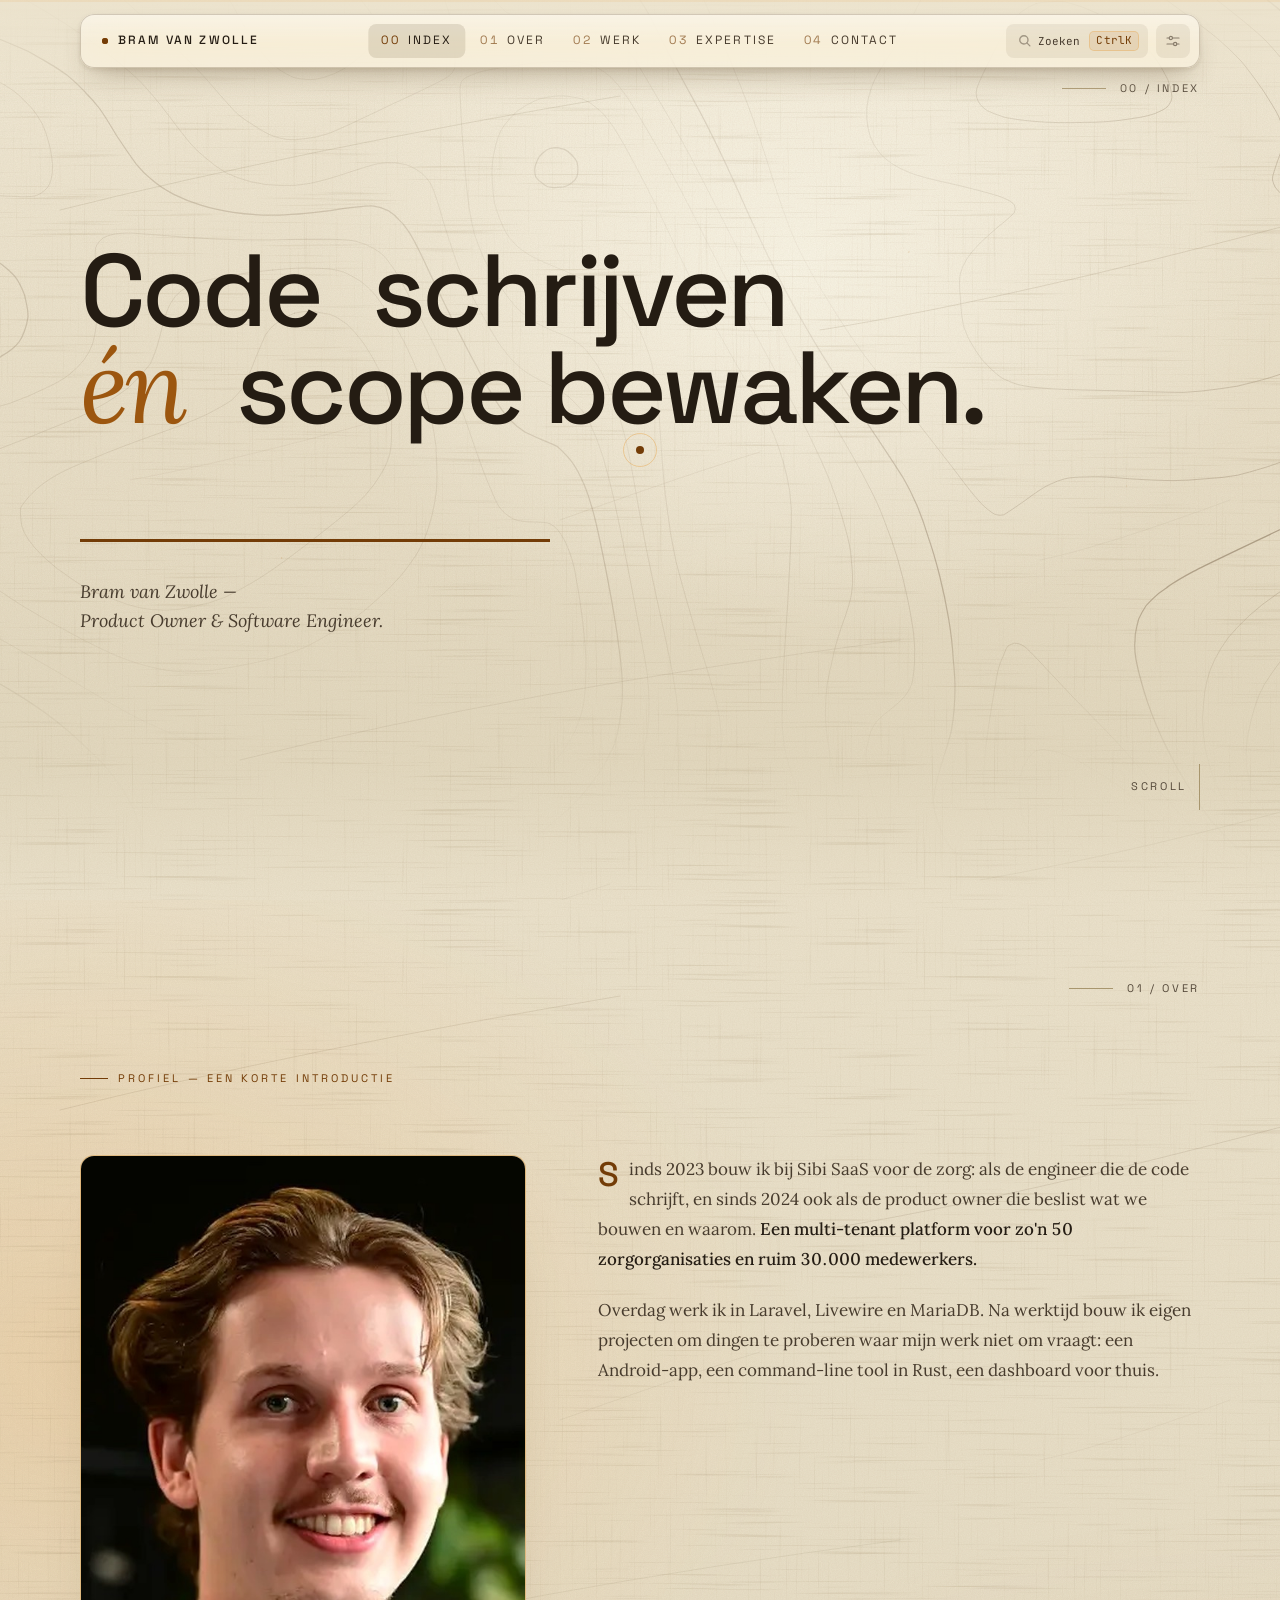
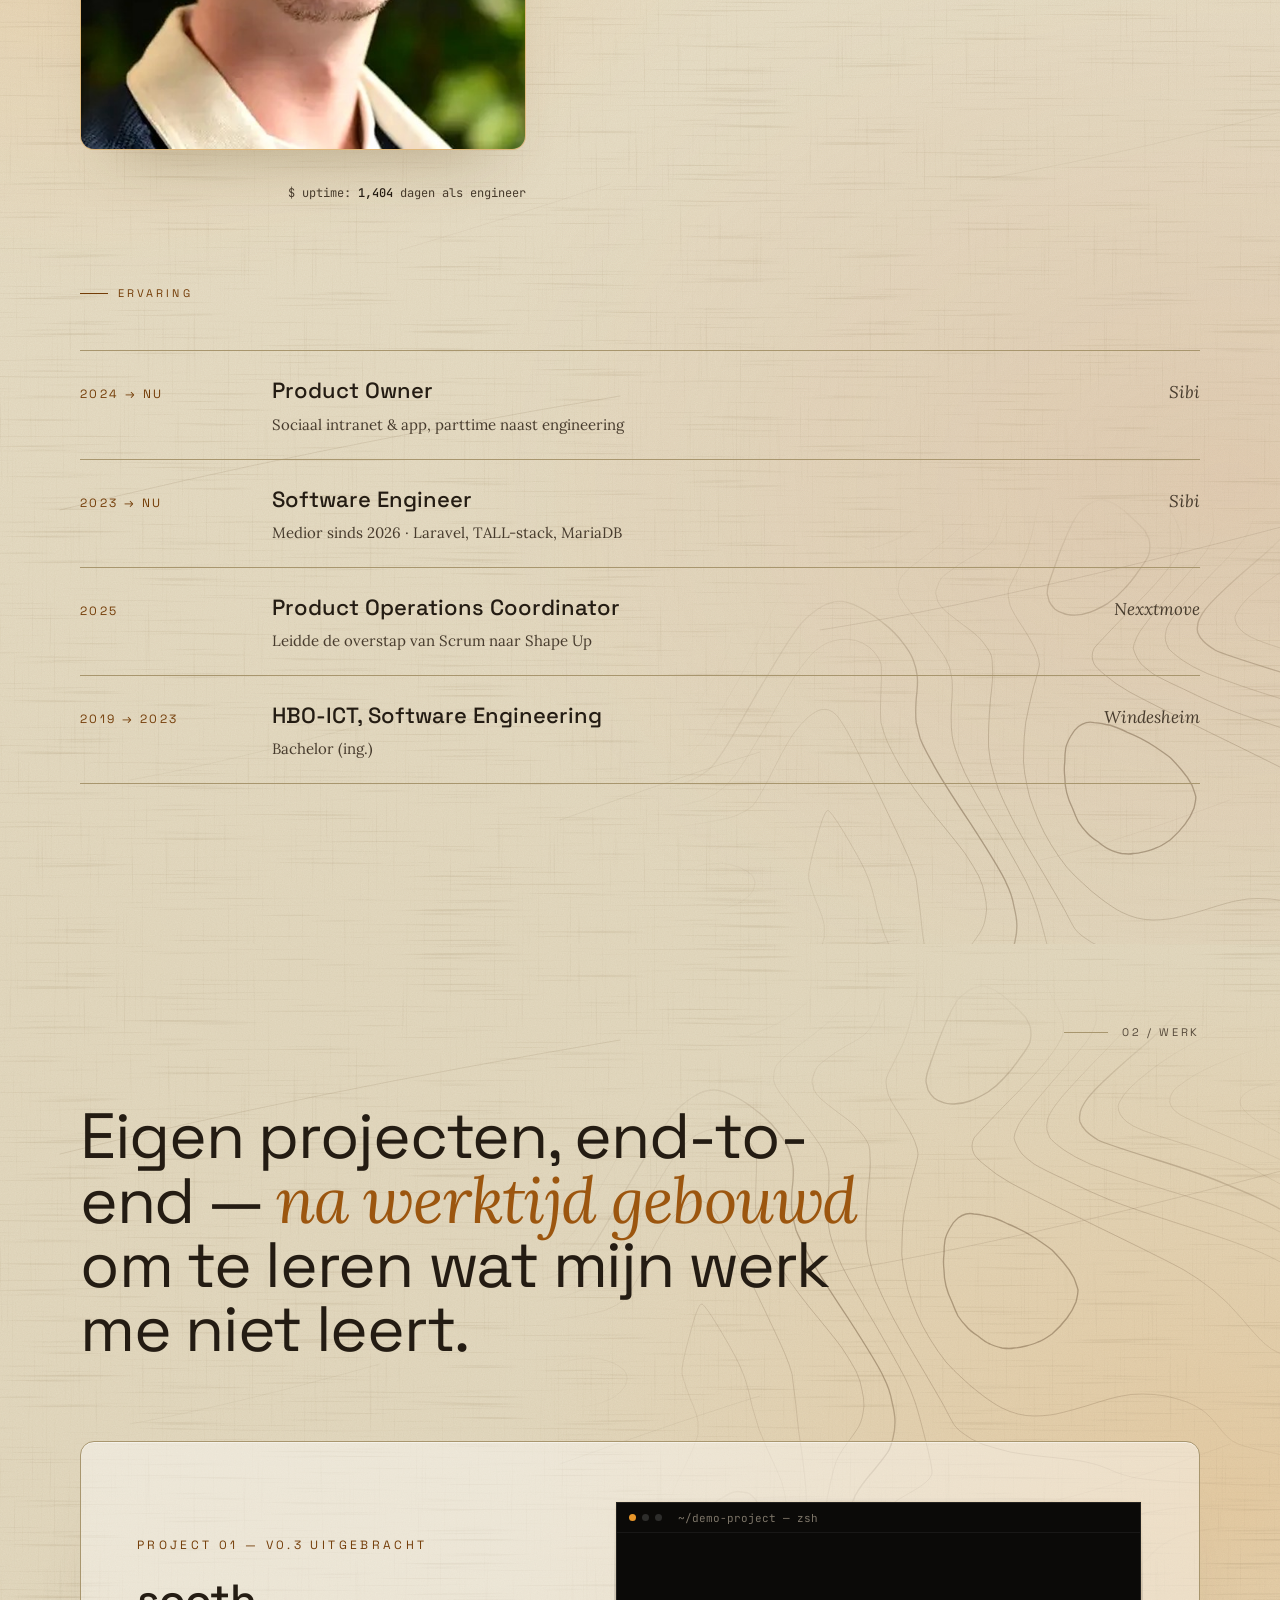
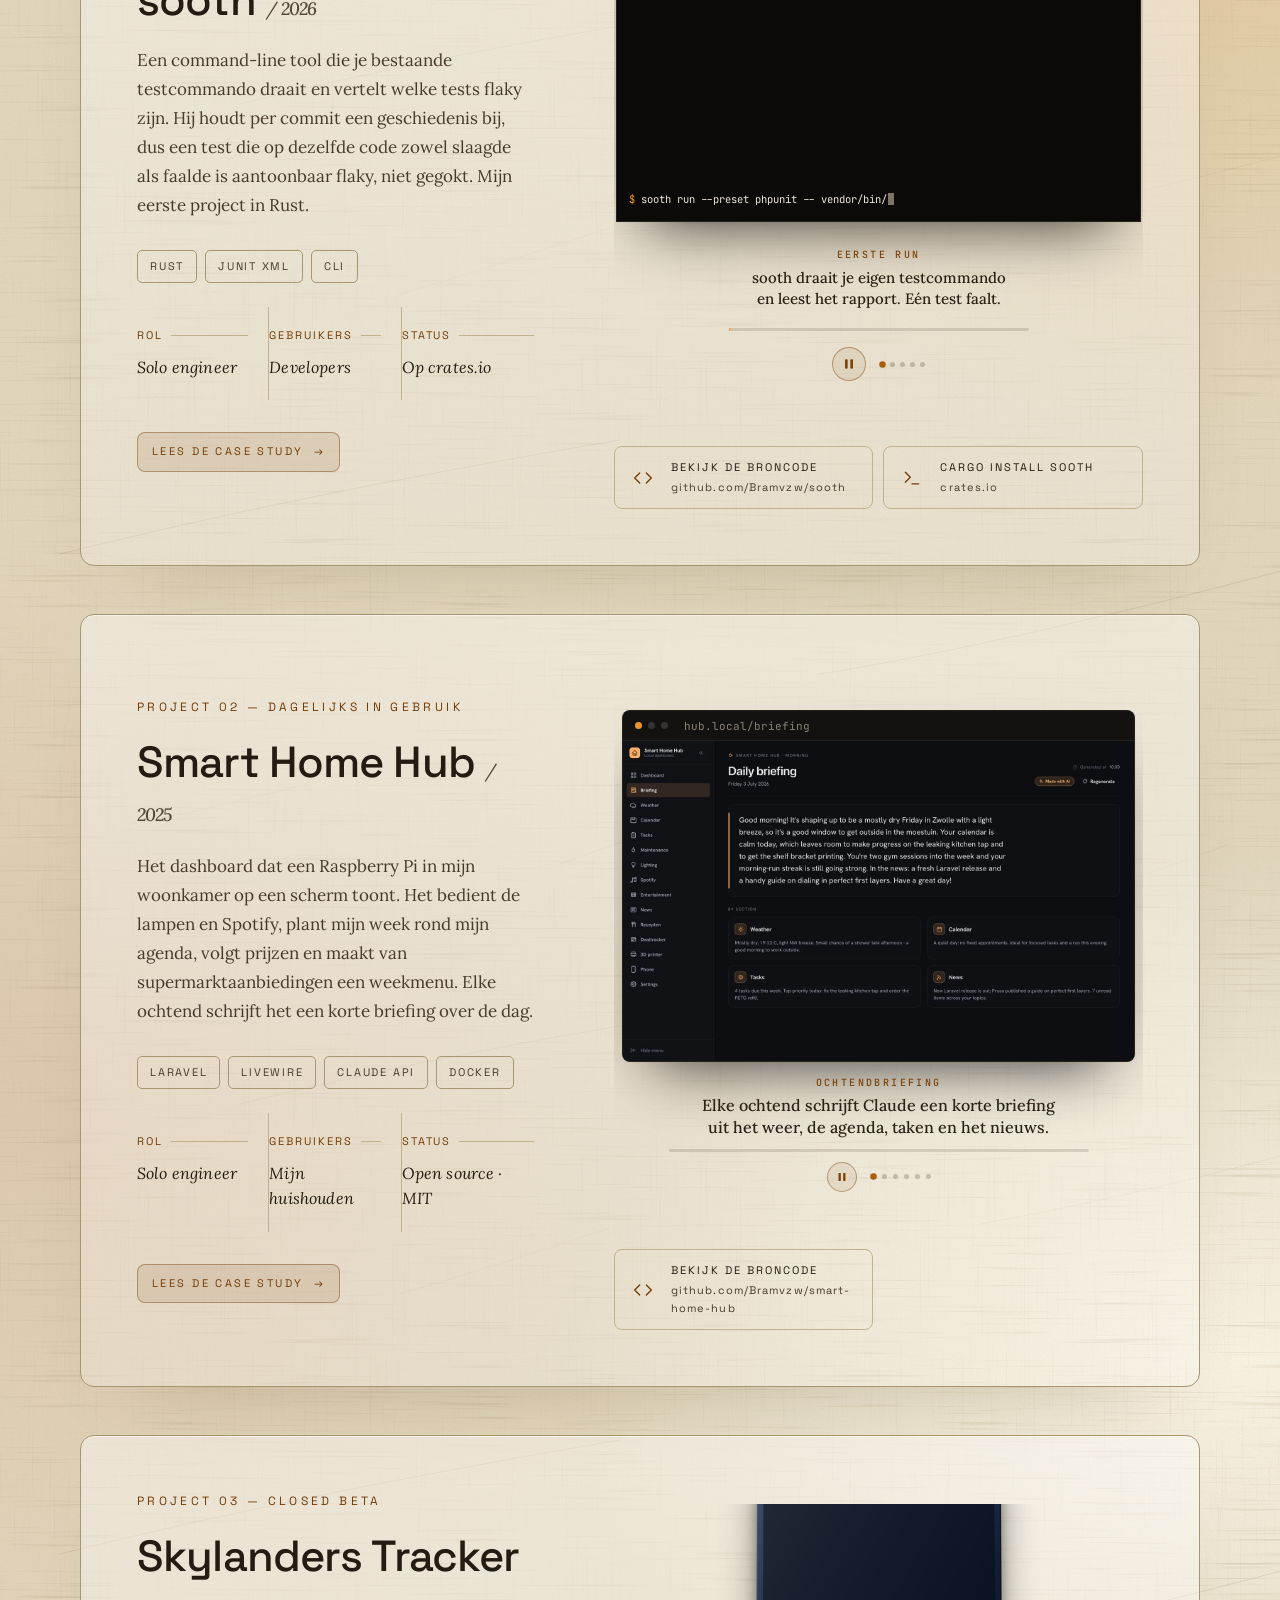
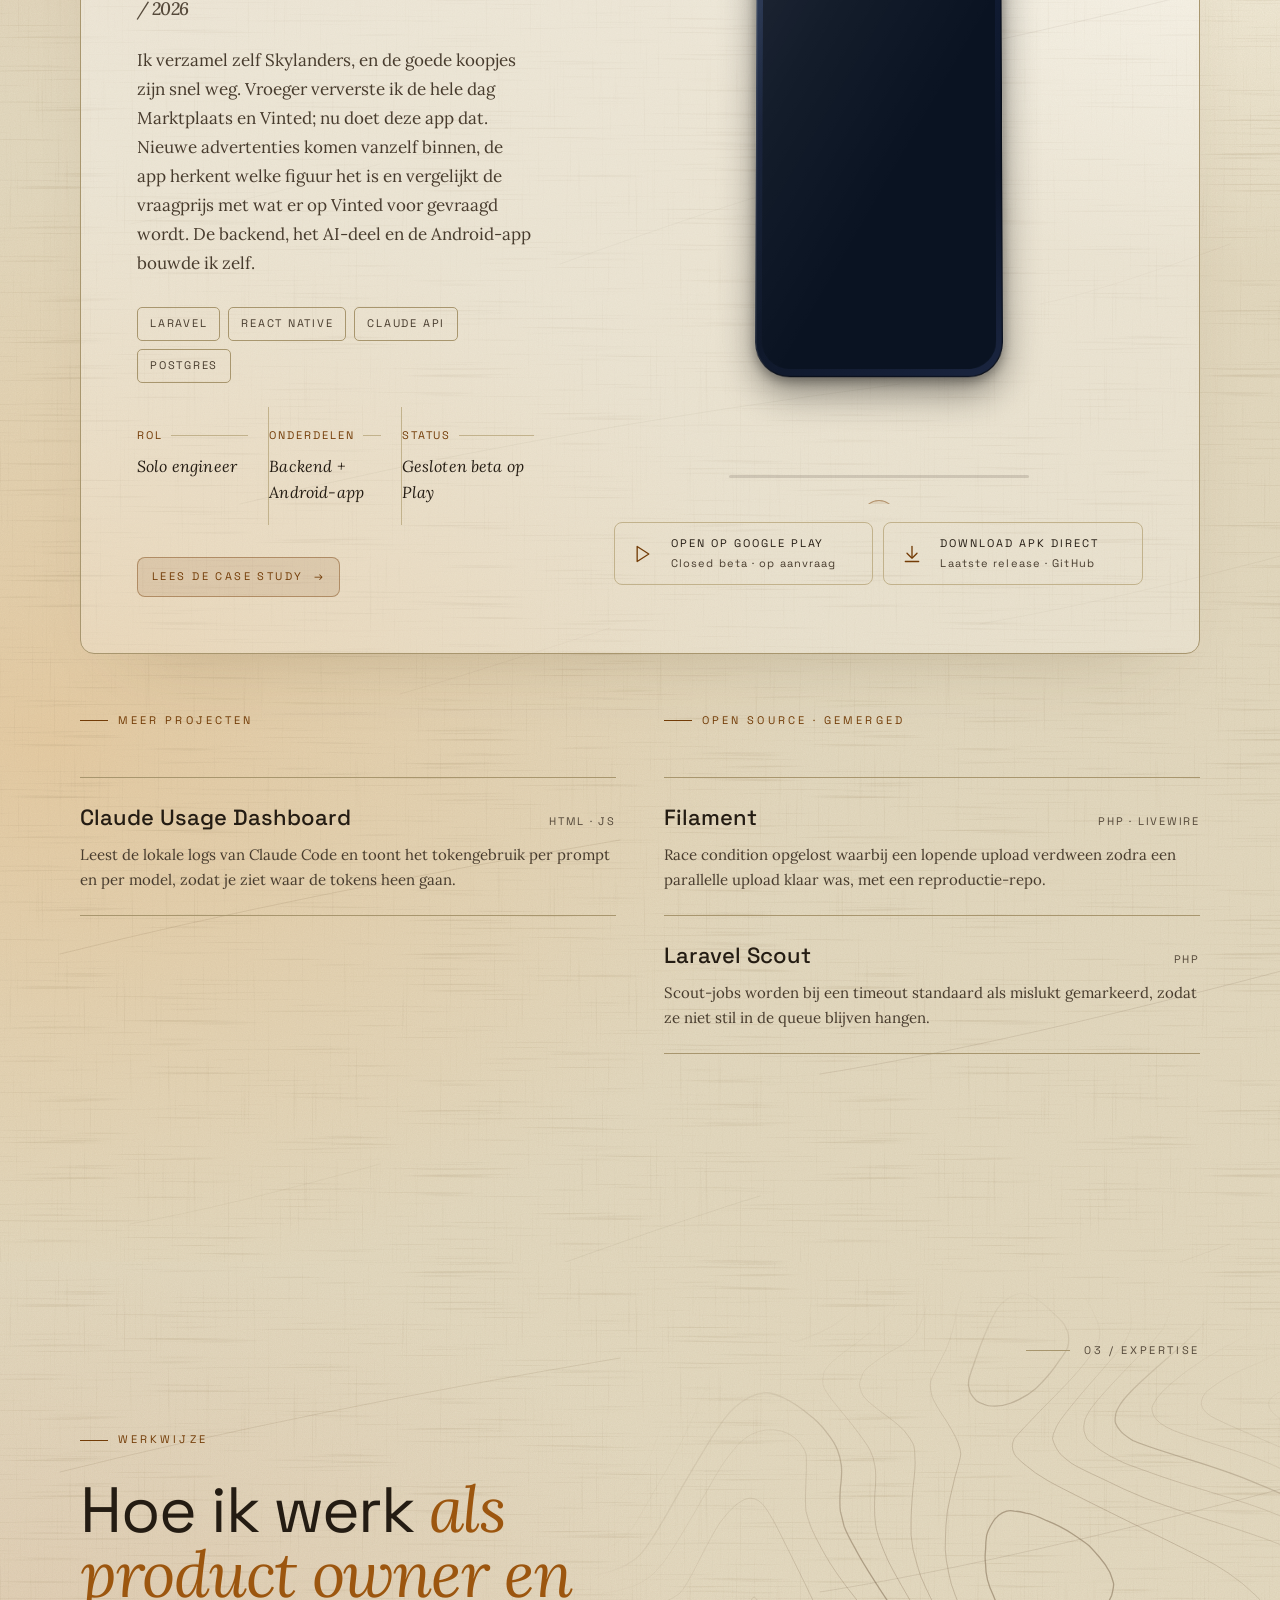
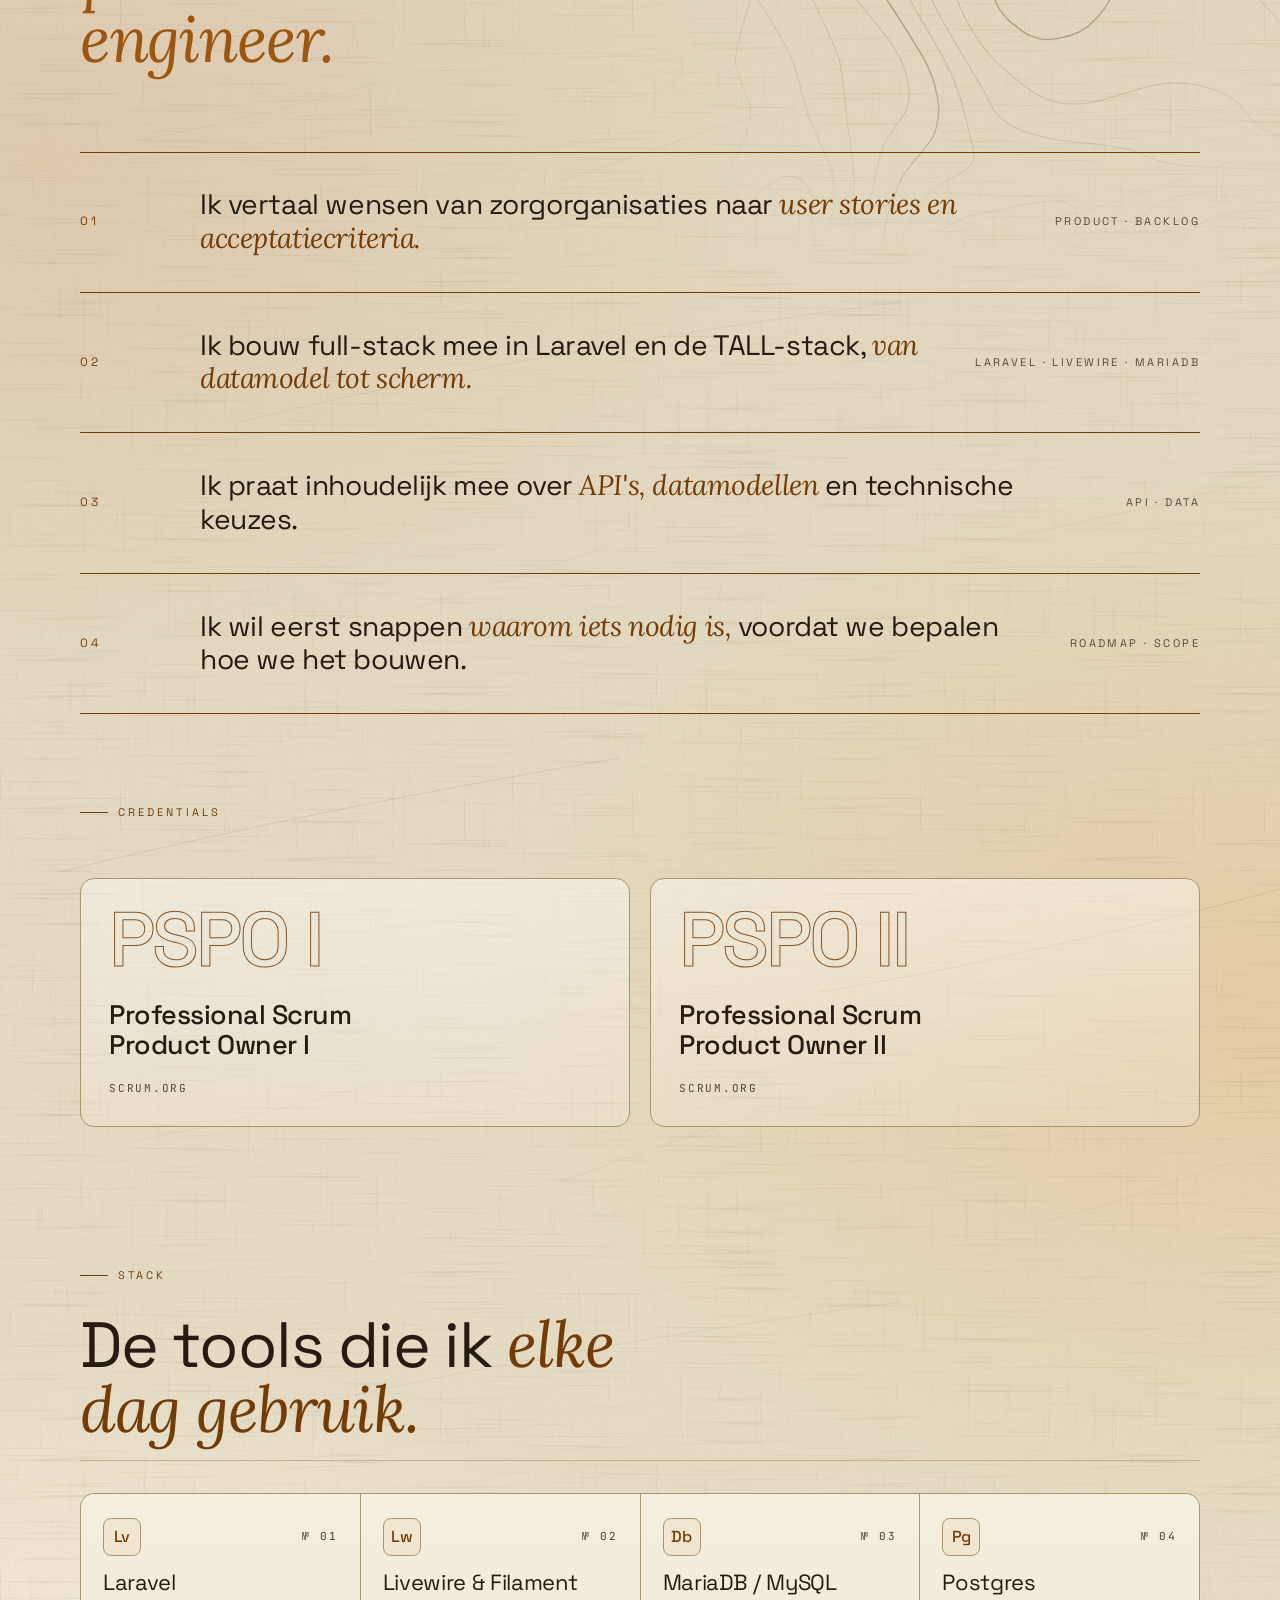
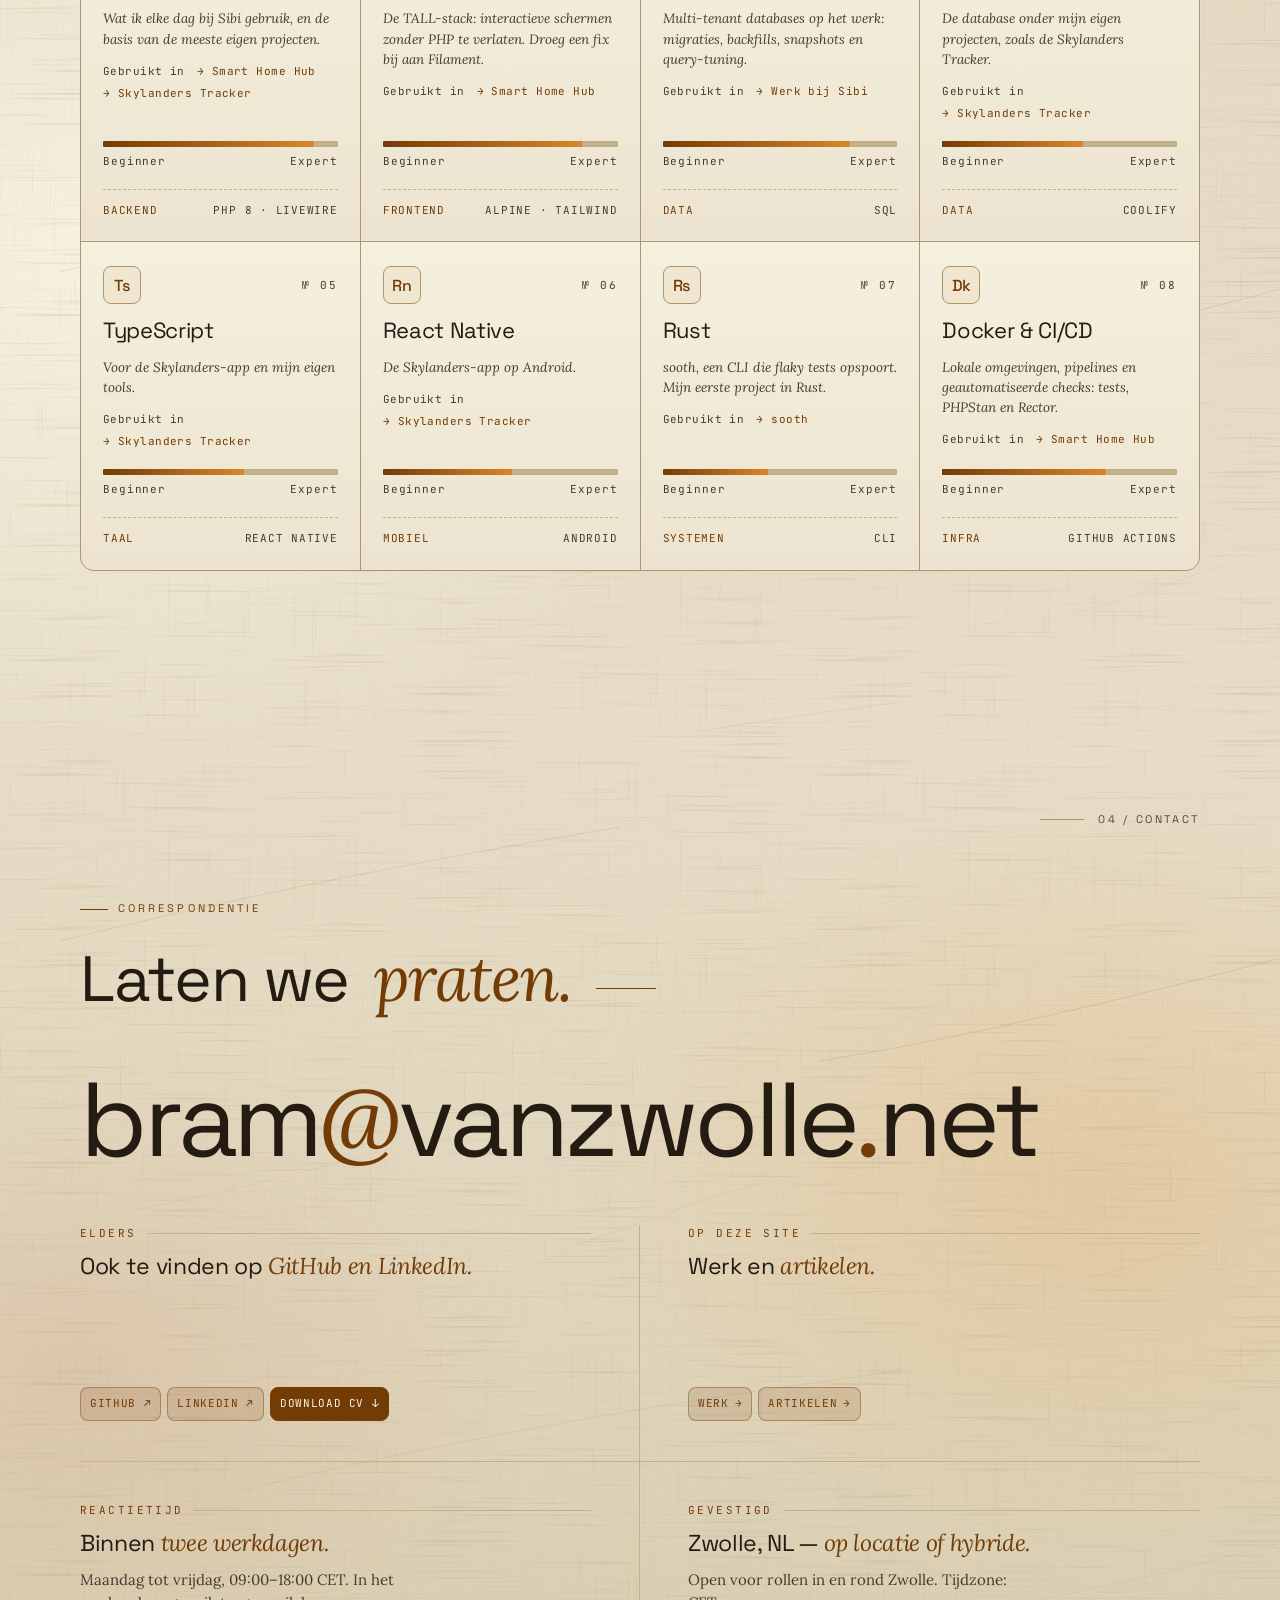
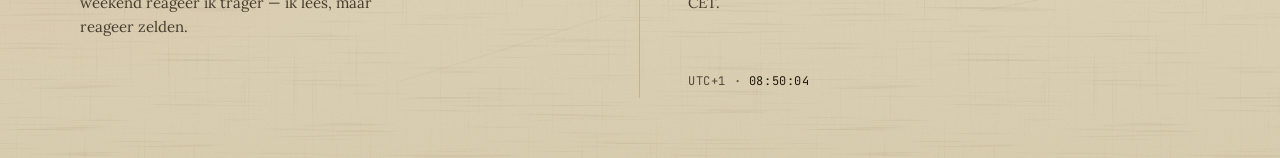
==== commit 0c004fa0: "Phones: case study hero in one column, stack cards fit narrow screens, breadcrumbs keep their case" ====
--- a/index.html
+++ b/index.html
@@ -1584,6 +1584,8 @@
   }
   @media (max-width:1000px){ .tech-grid{ grid-template-columns:repeat(2,1fr); } }
   @media (max-width:560px){ .tech-grid{ grid-template-columns:1fr; } }
+  /* narrow phones: one card per row, two did not fit ("Skylanders Tracker", "Beginner … Expert" ran off) */
+  @media (max-width:420px){ .tech-grid, .tech-grid{ grid-template-columns:minmax(0,1fr) !important; } }
   .tech-cart{
     background: linear-gradient(180deg, rgba(255,255,255,.04), rgba(255,255,255,.02));
     padding:24px 22px 22px;
@@ -2227,7 +2229,7 @@
     .project .meta   { display:none; }
 
     /* Stack: 2-column compact grid */
-    .tech-grid { grid-template-columns:repeat(2,1fr); }
+    .tech-grid { grid-template-columns:repeat(2,minmax(0,1fr)); }
     .tech-cart { padding:16px 14px; gap:8px; }
     .tech-cart .role { display:none; }
     .tech-cart .name { font-size:18px; }
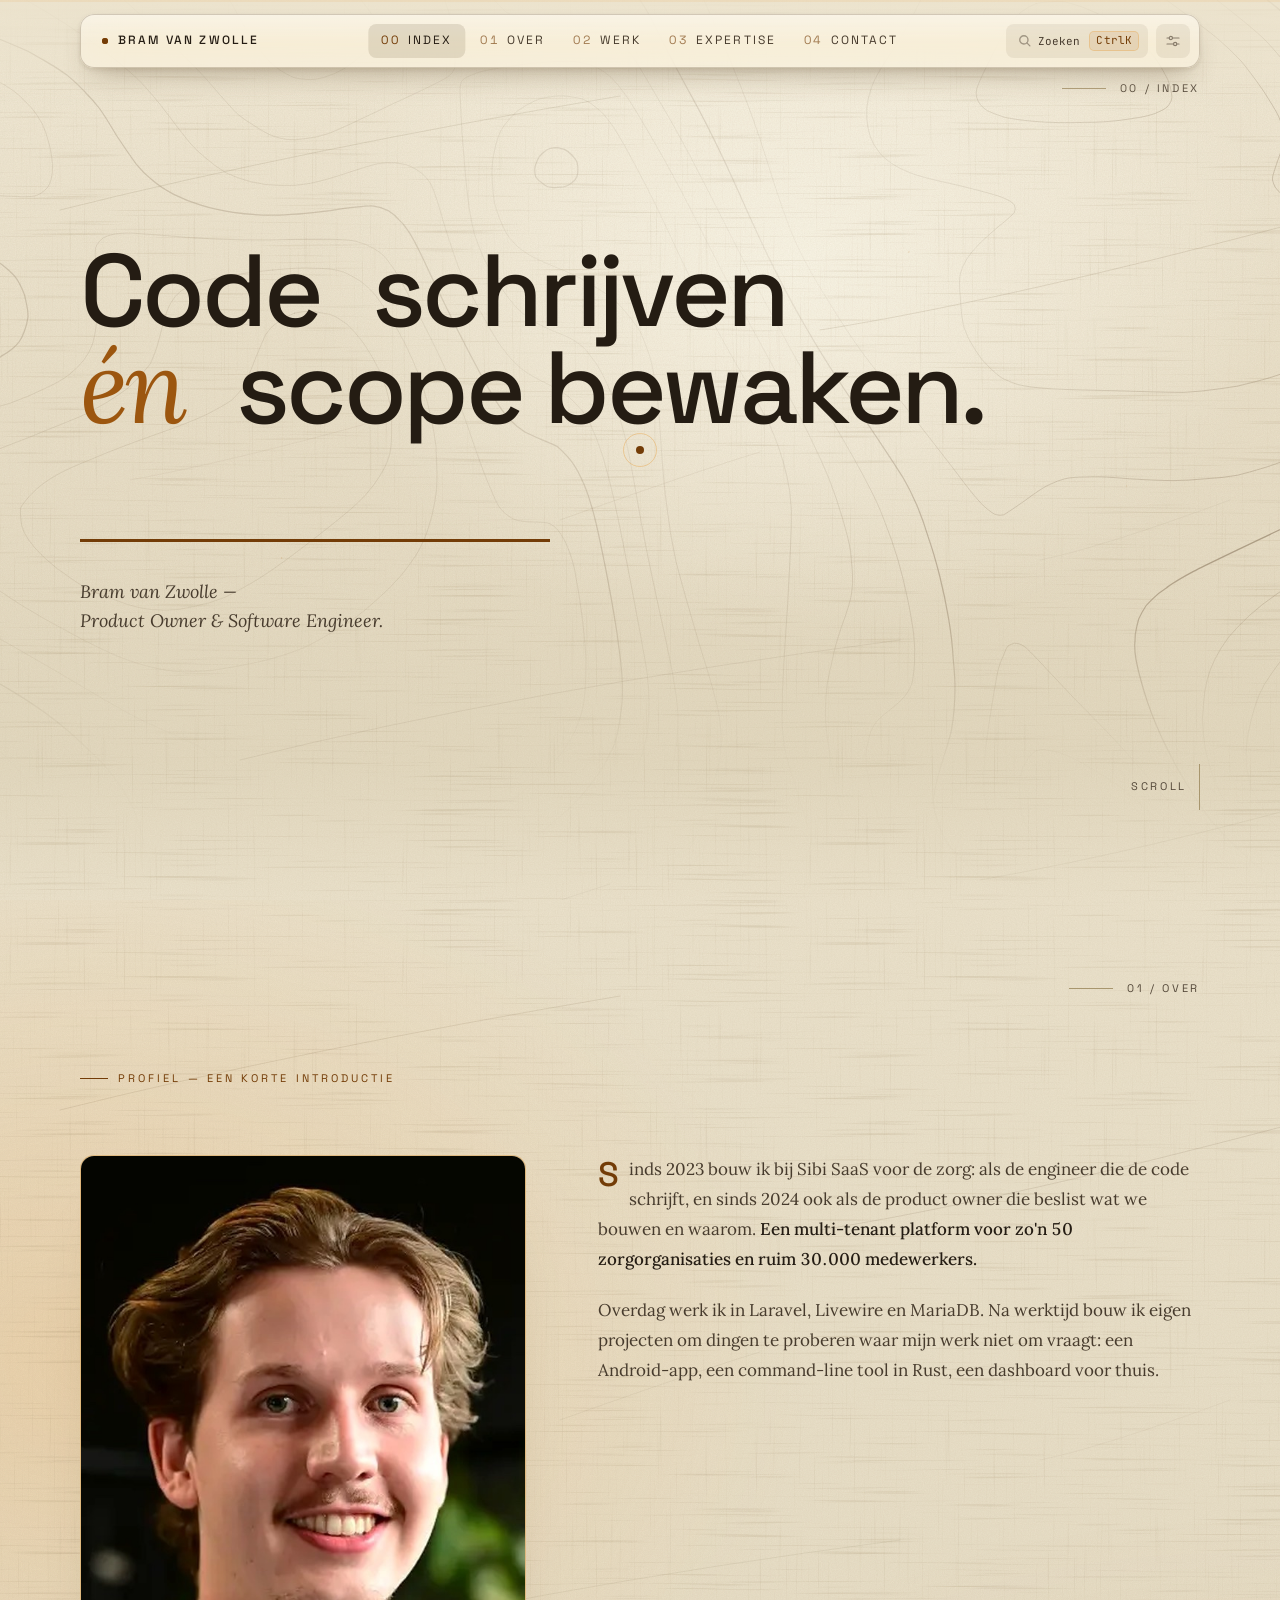
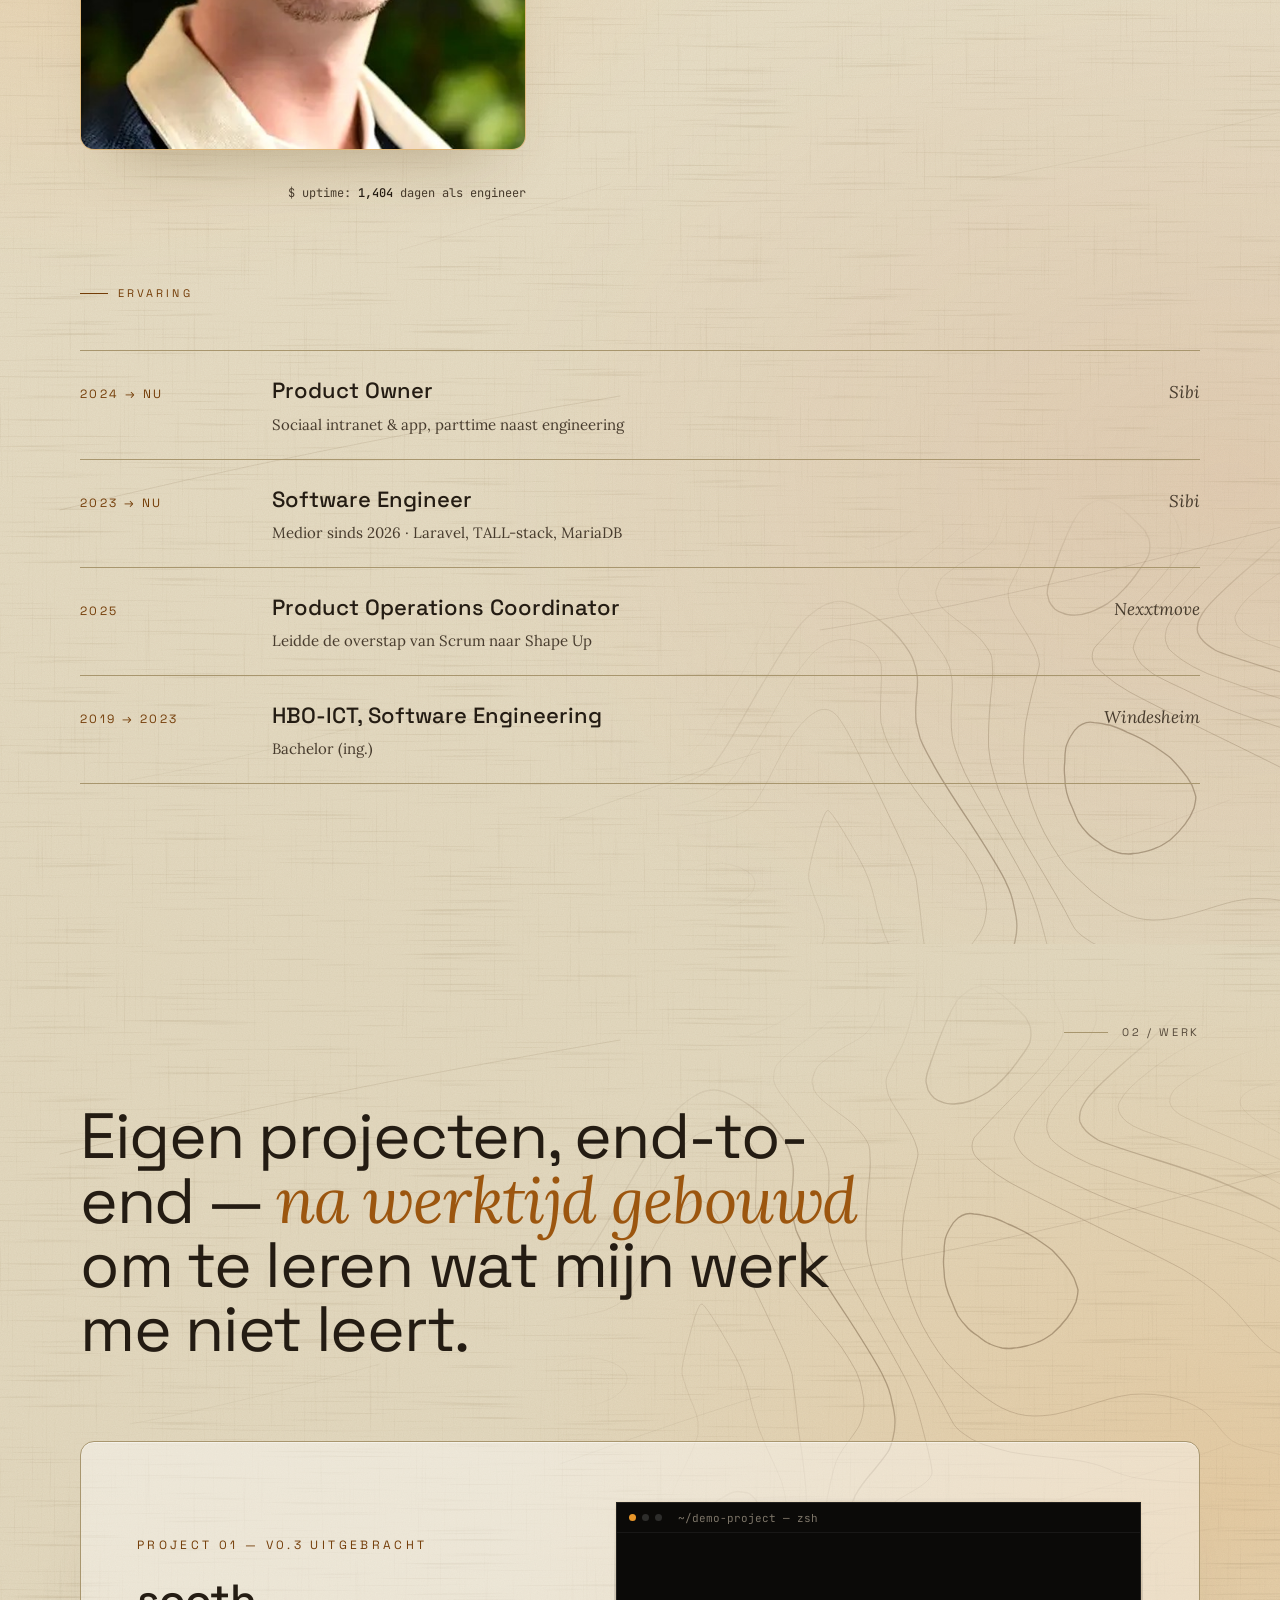
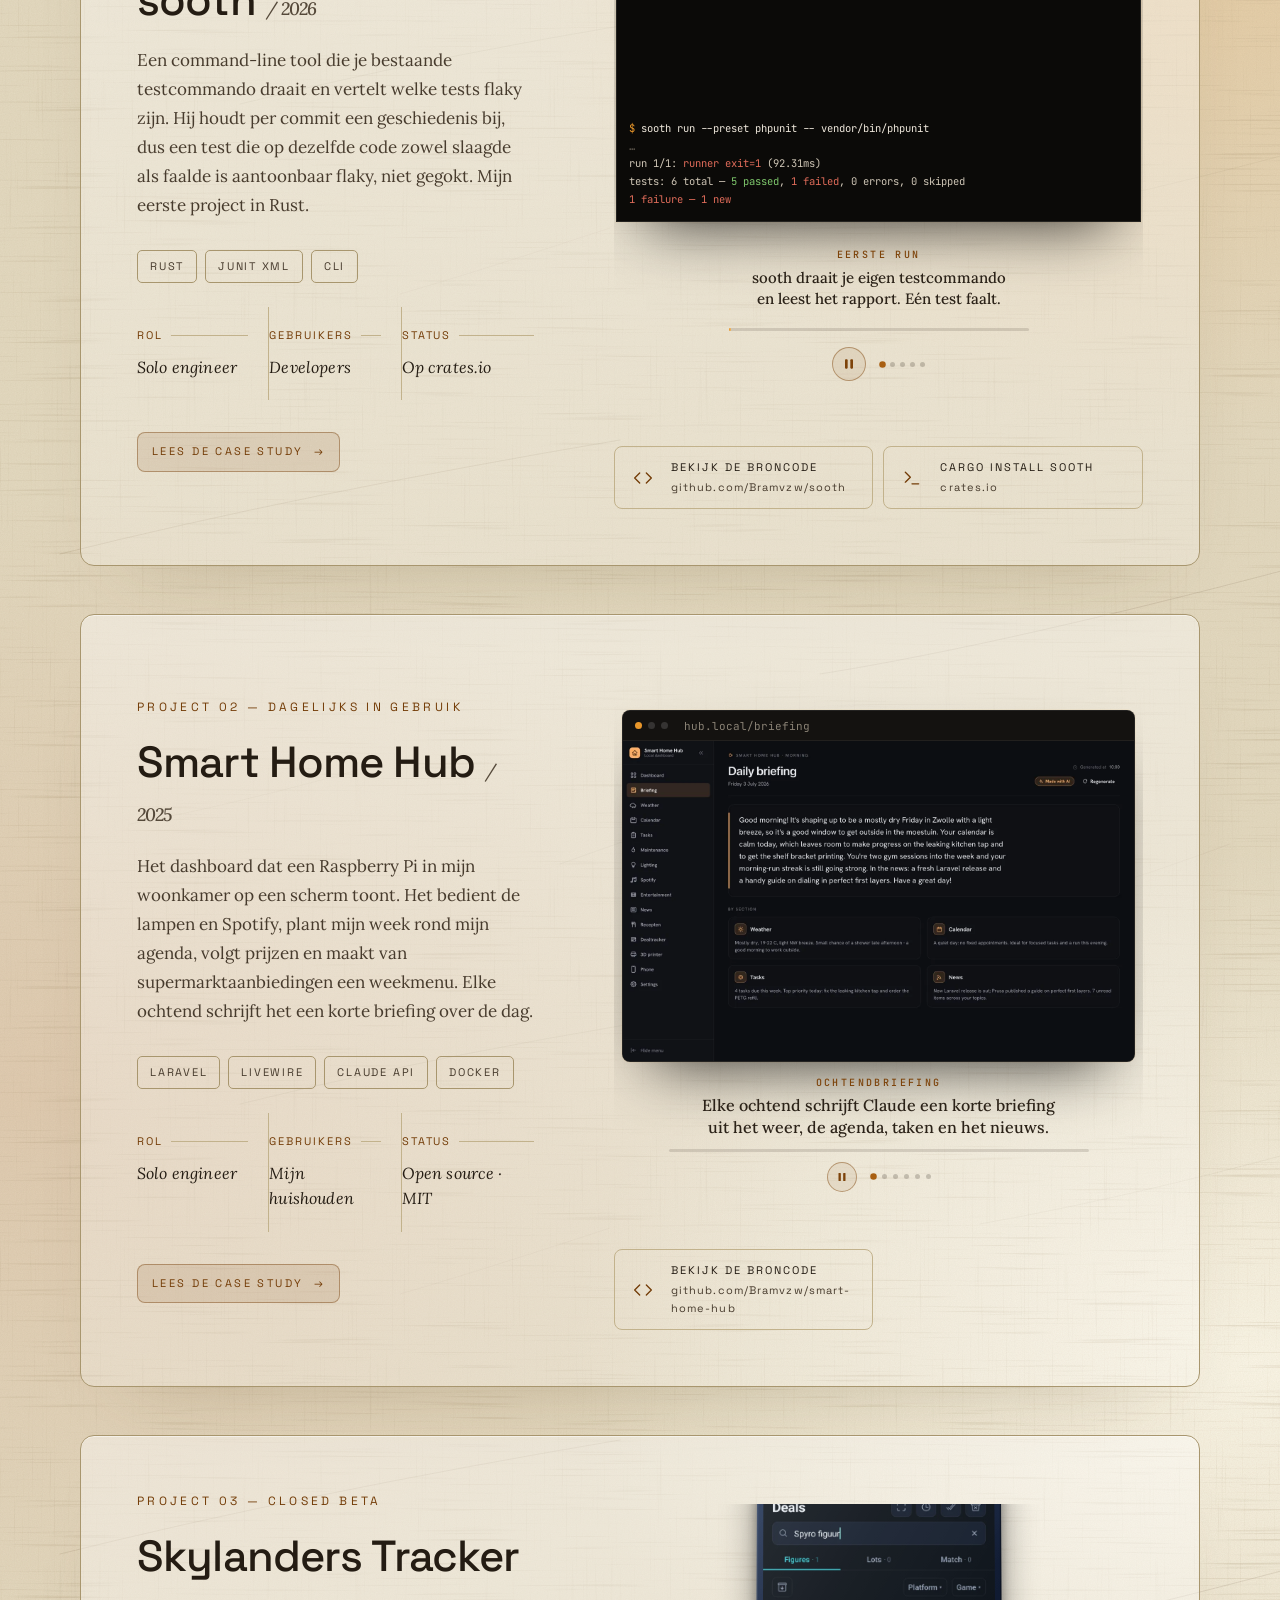
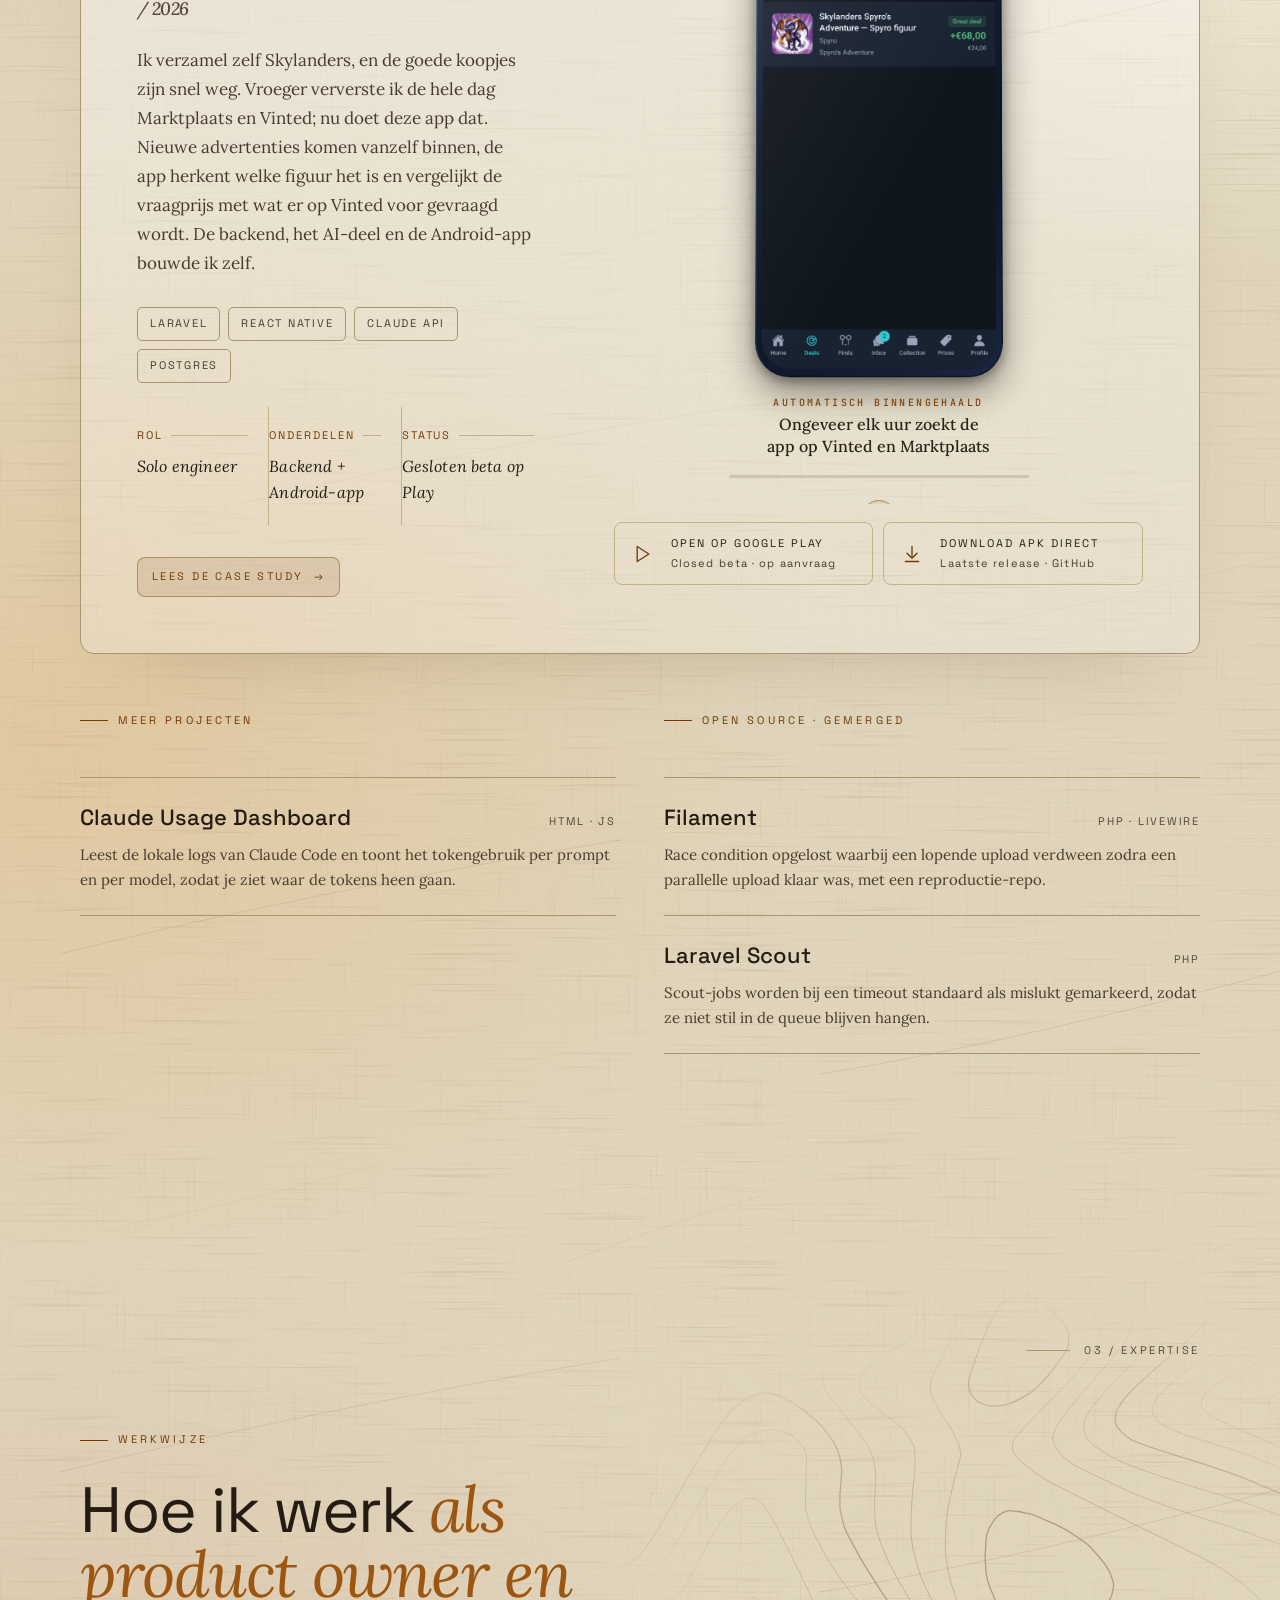
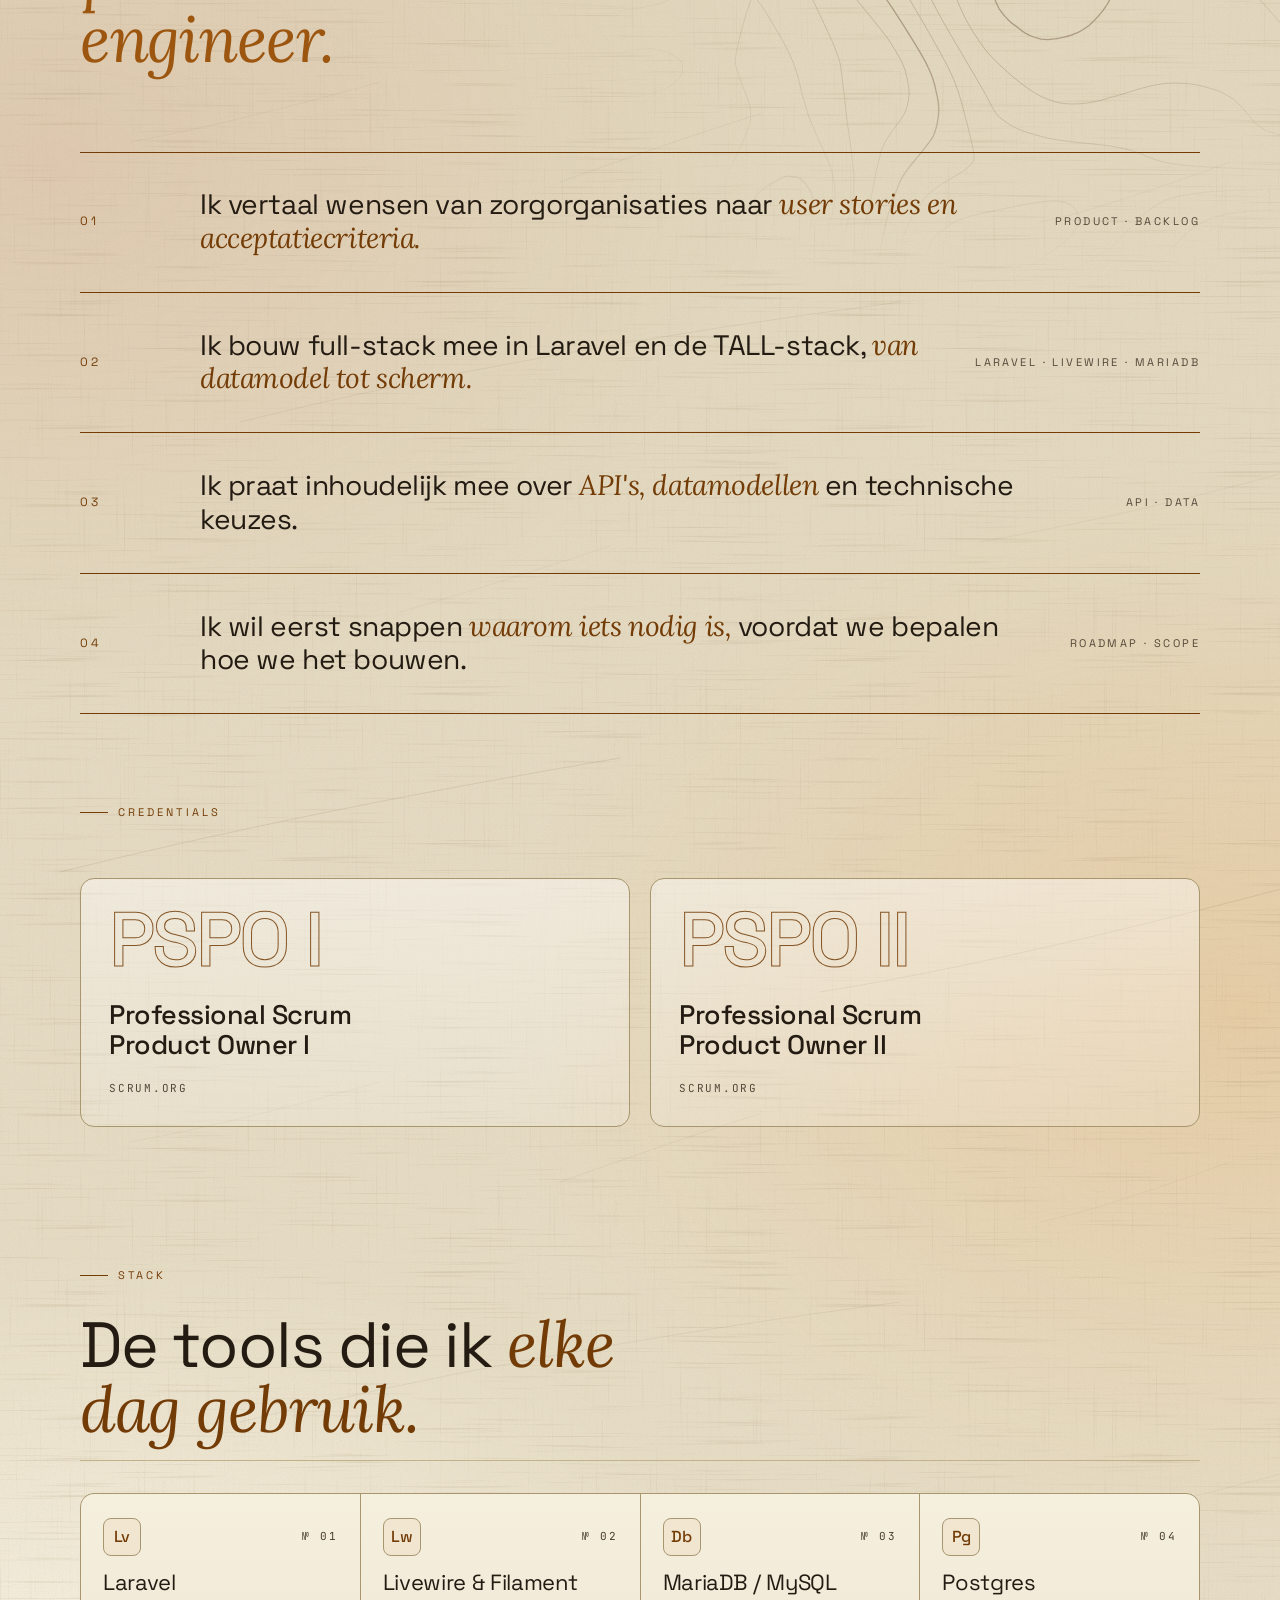
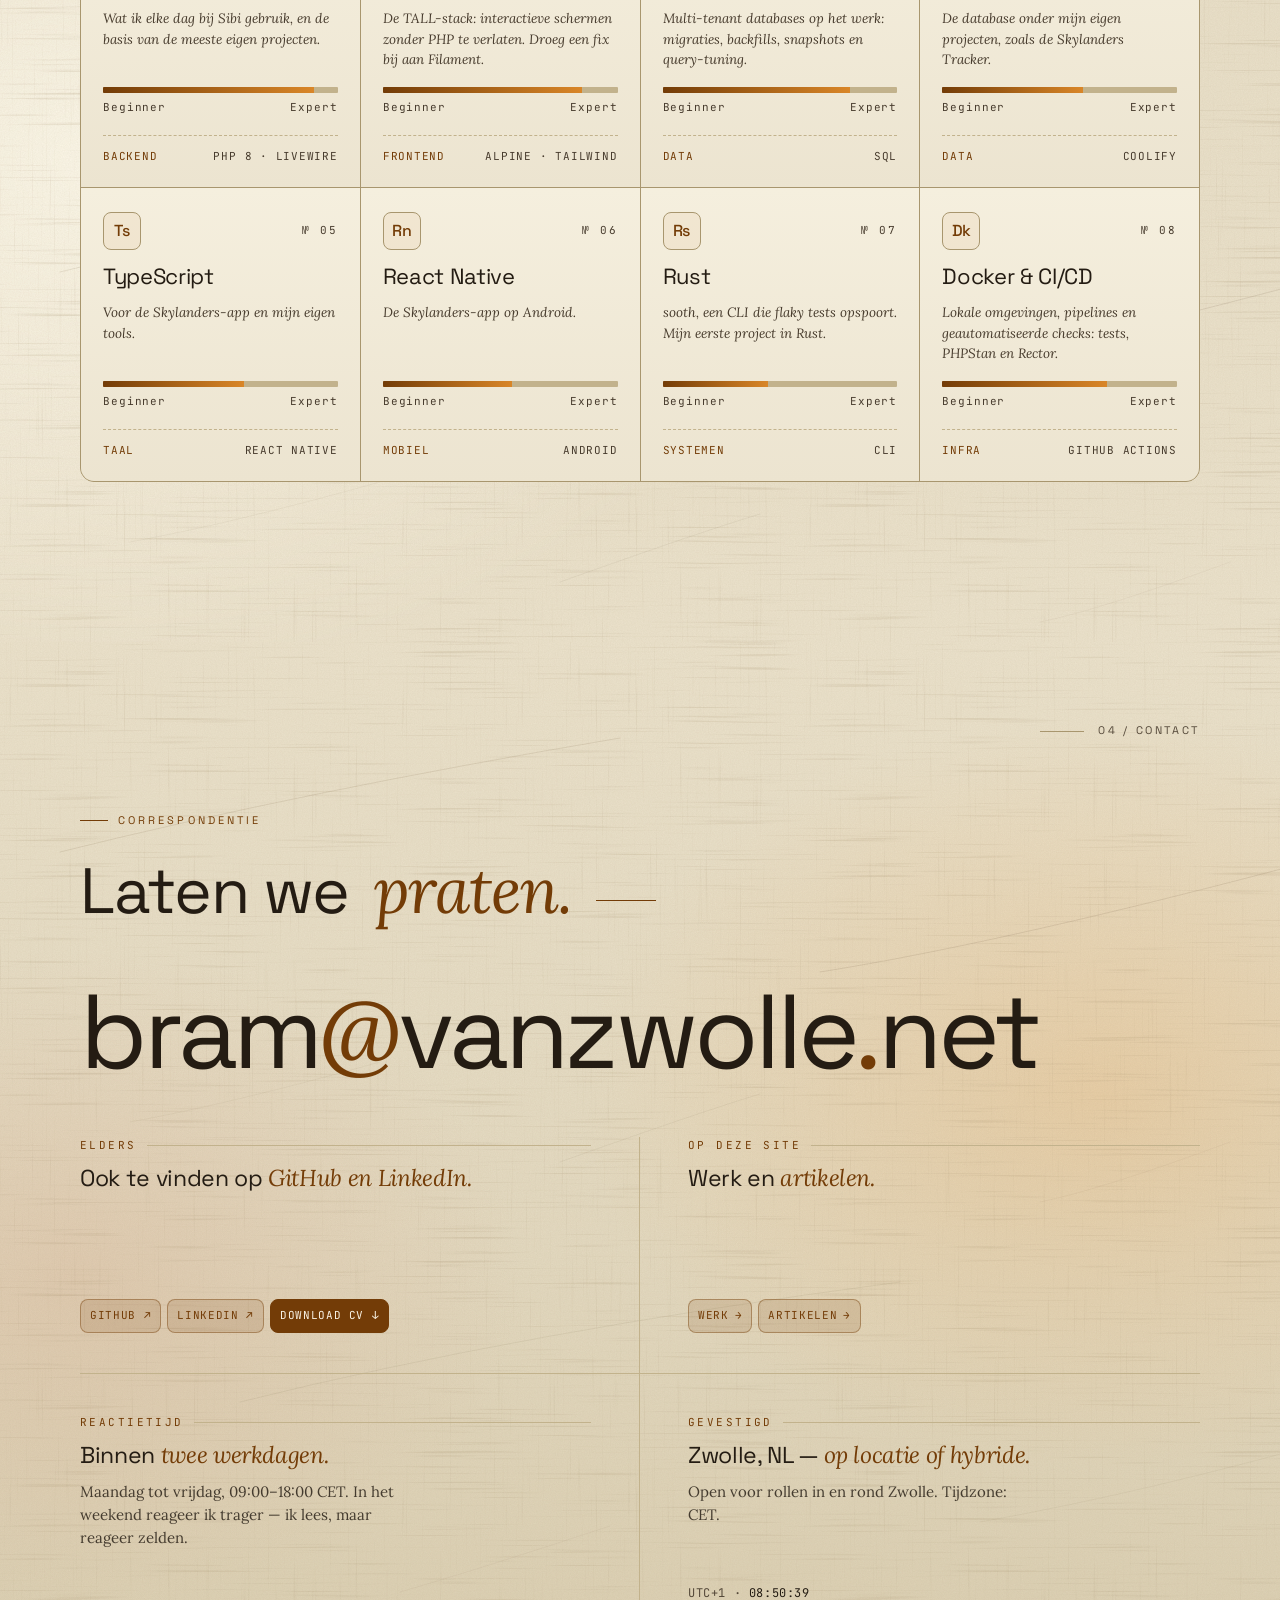
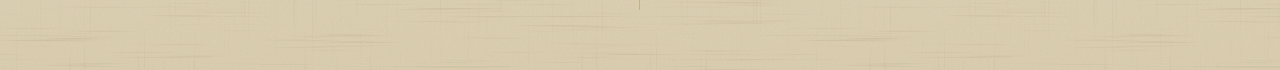
==== commit 66c6031f: "Phones: e-mail on two large lines, calmer case hero, compact stack cards; drop the 'used in' rows" ====
--- a/index.html
+++ b/index.html
@@ -1585,7 +1585,17 @@
   @media (max-width:1000px){ .tech-grid{ grid-template-columns:repeat(2,1fr); } }
   @media (max-width:560px){ .tech-grid{ grid-template-columns:1fr; } }
   /* narrow phones: one card per row, two did not fit ("Skylanders Tracker", "Beginner … Expert" ran off) */
-  @media (max-width:420px){ .tech-grid, .tech-grid{ grid-template-columns:minmax(0,1fr) !important; } }
+  /* narrow phones: two compact cards per row — glyph and number, name, level bar and category;
+     "Gebruikt in" and the Beginner/Expert scale are left out so two fit side by side */
+  @media (max-width:420px){
+    .tech-grid{ grid-template-columns:repeat(2,minmax(0,1fr)) !important; }
+    .tech-cart{ padding:14px 12px !important; gap:8px !important; min-width:0; }
+    .tech-cart .timeline .years{ display:none !important; }
+    .tech-cart .name{ font-size:16px !important; line-height:1.2; overflow-wrap:anywhere; }
+    .tech-cart .glyph{ width:28px !important; height:28px !important; font-size:12px !important; }
+    .tech-cart .idx{ font-size:11px; }
+    .tech-cart .meta-row{ padding-top:8px !important; margin-top:0 !important; }
+  }
   .tech-cart{
     background: linear-gradient(180deg, rgba(255,255,255,.04), rgba(255,255,255,.02));
     padding:24px 22px 22px;
@@ -1984,6 +1994,7 @@
   }
   .email-ink:focus-visible{ outline:2px solid var(--amber); outline-offset:10px; border-radius:var(--r-in); }
   .email-ink .sr-only{ font-size:16px; line-height:1.4; }
+  @media (max-width:600px){ .email-ink.ei-two{ --fs:clamp(34px, 13.2vw, 64px); } .email-ink.ei-two svg{ height:calc(var(--fs) * 2.25); } .email-ink.ei-two .ei-text{ font-weight:500; } .contact .kicker{ justify-content:center; text-align:center; } .contact .sec-label{ display:flex; justify-content:center; } }
   @media (prefers-reduced-motion:reduce){ .ei-solid, .ei-ink, .ei-outline{ transition:none; } }
 
   /* selection */
@@ -2269,19 +2280,8 @@
     .tech-cart .meta-row{ letter-spacing:0; }
   }
 
-  /* ---------- Stack <-> projects: jump links ---------- */
+  /* ---------- Project tags jump to their stack card ---------- */
   .project, .tech-cart{ scroll-margin-top:96px; }
-  .tech-cart .used-in{
-    display:flex; flex-wrap:wrap; align-items:baseline; gap:4px 12px;
-    font-family:'JetBrains Mono',ui-monospace,monospace;
-    font-size:11px; letter-spacing:.04em; color:var(--ink-dim);
-  }
-  .tech-cart .used-in a{
-    color:var(--amber); text-decoration:none; white-space:nowrap;
-    border-bottom:1px solid transparent; transition:border-color .2s ease;
-  }
-  .tech-cart .used-in a::before{ content:"\2192\00a0"; }
-  .tech-cart .used-in a:hover, .tech-cart .used-in a:focus-visible{ border-bottom-color:var(--amber); }
   .project a.tag{ text-decoration:none; transition:color .2s ease, border-color .2s ease; }
   .project a.tag:hover, .project a.tag:focus-visible{ color:var(--amber); border-color:var(--amber); }
   .project:focus, .tech-cart:focus, section:focus{ outline:none; }
@@ -3147,7 +3147,6 @@
           <div class="cart-top"><span class="glyph">Lv</span><span class="idx">№ 01</span></div>
           <div class="name">Laravel</div>
           <div class="role" data-i18n="stack-1-role">Wat ik elke dag bij Sibi gebruik, en de basis van de meeste eigen projecten.</div>
-          <div class="used-in"><span data-i18n="stack-used">Gebruikt in</span><a href="#proj-hub" data-jump>Smart Home Hub</a><a href="#proj-skylanders" data-jump>Skylanders Tracker</a></div>
           <div class="timeline">
             <div class="track"><div class="fill"></div></div>
             <div class="years"><span>Beginner</span><span>Expert</span></div>
@@ -3158,7 +3157,6 @@
           <div class="cart-top"><span class="glyph">Lw</span><span class="idx">№ 02</span></div>
           <div class="name">Livewire &amp; Filament</div>
           <div class="role" data-i18n="stack-2-role">De TALL-stack: interactieve schermen zonder PHP te verlaten. Droeg een fix bij aan Filament.</div>
-          <div class="used-in"><span data-i18n="stack-used">Gebruikt in</span><a href="#proj-hub" data-jump>Smart Home Hub</a></div>
           <div class="timeline">
             <div class="track"><div class="fill"></div></div>
             <div class="years"><span>Beginner</span><span>Expert</span></div>
@@ -3169,7 +3167,6 @@
           <div class="cart-top"><span class="glyph">Db</span><span class="idx">№ 03</span></div>
           <div class="name">MariaDB / MySQL</div>
           <div class="role" data-i18n="stack-3-role">Multi-tenant databases op het werk: migraties, backfills, snapshots en query-tuning.</div>
-          <div class="used-in"><span data-i18n="stack-used">Gebruikt in</span><a href="#about" data-jump data-i18n="stack-work">Werk bij Sibi</a></div>
           <div class="timeline">
             <div class="track"><div class="fill"></div></div>
             <div class="years"><span>Beginner</span><span>Expert</span></div>
@@ -3180,7 +3177,6 @@
           <div class="cart-top"><span class="glyph">Pg</span><span class="idx">№ 04</span></div>
           <div class="name">Postgres</div>
           <div class="role" data-i18n="stack-4-role">De database onder mijn eigen projecten, zoals de Skylanders Tracker.</div>
-          <div class="used-in"><span data-i18n="stack-used">Gebruikt in</span><a href="#proj-skylanders" data-jump>Skylanders Tracker</a></div>
           <div class="timeline">
             <div class="track"><div class="fill"></div></div>
             <div class="years"><span>Beginner</span><span>Expert</span></div>
@@ -3191,7 +3187,6 @@
           <div class="cart-top"><span class="glyph">Ts</span><span class="idx">№ 05</span></div>
           <div class="name">TypeScript</div>
           <div class="role" data-i18n="stack-5-role">Voor de Skylanders-app en mijn eigen tools.</div>
-          <div class="used-in"><span data-i18n="stack-used">Gebruikt in</span><a href="#proj-skylanders" data-jump>Skylanders Tracker</a></div>
           <div class="timeline">
             <div class="track"><div class="fill"></div></div>
             <div class="years"><span>Beginner</span><span>Expert</span></div>
@@ -3202,7 +3197,6 @@
           <div class="cart-top"><span class="glyph">Rn</span><span class="idx">№ 06</span></div>
           <div class="name">React Native</div>
           <div class="role" data-i18n="stack-6-role">De Skylanders-app op Android.</div>
-          <div class="used-in"><span data-i18n="stack-used">Gebruikt in</span><a href="#proj-skylanders" data-jump>Skylanders Tracker</a></div>
           <div class="timeline">
             <div class="track"><div class="fill"></div></div>
             <div class="years"><span>Beginner</span><span>Expert</span></div>
@@ -3213,7 +3207,6 @@
           <div class="cart-top"><span class="glyph">Rs</span><span class="idx">№ 07</span></div>
           <div class="name">Rust</div>
           <div class="role" data-i18n="stack-7-role">sooth, een CLI die flaky tests opspoort. Mijn eerste project in Rust.</div>
-          <div class="used-in"><span data-i18n="stack-used">Gebruikt in</span><a href="#proj-sooth" data-jump>sooth</a></div>
           <div class="timeline">
             <div class="track"><div class="fill"></div></div>
             <div class="years"><span>Beginner</span><span>Expert</span></div>
@@ -3224,7 +3217,6 @@
           <div class="cart-top"><span class="glyph">Dk</span><span class="idx">№ 08</span></div>
           <div class="name">Docker &amp; CI/CD</div>
           <div class="role" data-i18n="stack-8-role">Lokale omgevingen, pipelines en geautomatiseerde checks: tests, PHPStan en Rector.</div>
-          <div class="used-in"><span data-i18n="stack-used">Gebruikt in</span><a href="#proj-hub" data-jump>Smart Home Hub</a></div>
           <div class="timeline">
             <div class="track"><div class="fill"></div></div>
             <div class="years"><span>Beginner</span><span>Expert</span></div>
@@ -3437,7 +3429,7 @@
     'stack-7-role':'sooth, a CLI that finds flaky tests. My first project in Rust.',
     'stack-8-role':'Local environments, pipelines and automated checks: tests, PHPStan and Rector.',
     'stack-cat-lang':'Language','stack-cat-mobile':'Mobile','stack-cat-systems':'Systems',
-    'stack-used':'Used in','stack-work':'Work at Sibi',
+    
     'p6-index-live':'Project 01 — {v} released','live-version':'{v} · GitHub','live-crate':'{v} · crates.io',
 
     'meta-role':'Role','meta-users':'Users','meta-status':'Status',
@@ -3525,7 +3517,7 @@
     'stack-7-role':'sooth, een CLI die flaky tests opspoort. Mijn eerste project in Rust.',
     'stack-8-role':'Lokale omgevingen, pipelines en geautomatiseerde checks: tests, PHPStan en Rector.',
     'stack-cat-lang':'Taal','stack-cat-mobile':'Mobiel','stack-cat-systems':'Systemen',
-    'stack-used':'Gebruikt in','stack-work':'Werk bij Sibi',
+    
     'p6-index-live':'Project 01 — {v} uitgebracht','live-version':'{v} · GitHub','live-crate':'{v} · crates.io',
 
     'meta-role':'Rol','meta-users':'Gebruikers','meta-status':'Status',
@@ -4504,6 +4496,25 @@
   });
 })();
 
+/* Phones: the e-mail is the eye-catcher of the contact block, so it is set on two centred lines
+   ("bram@" / "vanzwolle.net") at a size that fills the column, instead of one small line. */
+(function () {
+  var link = document.querySelector(".email-ink"); if (!link) return;
+  var texts = link.querySelectorAll("text.ei-text"); if (!texts.length) return;
+  var mq = window.matchMedia("(max-width:600px)");
+  var layout = function () {
+    texts.forEach(function (t) {
+      if (!t.dataset.orig) t.dataset.orig = t.innerHTML;
+      if (mq.matches) {
+        t.innerHTML = "<tspan x=\"50%\" dy=\"0\">bram<tspan class=\"ei-at\">@</tspan></tspan><tspan x=\"50%\" dy=\"1.02em\">vanzwolle<tspan class=\"ei-dot\">.</tspan>net</tspan>";
+        t.setAttribute("x", "50%"); t.setAttribute("text-anchor", "middle");
+      } else { t.innerHTML = t.dataset.orig; t.setAttribute("x", "0"); t.removeAttribute("text-anchor"); }
+    });
+    link.classList.toggle("ei-two", mq.matches);
+  };
+  layout(); (mq.addEventListener ? mq.addEventListener("change", layout) : mq.addListener(layout));
+})();
+
 /* --- 16b. Wordmarks (the footer name on the subpages, the e-mail on index.html): the ink lines drift a
        little while the wordmark scrolls past, and on a fine pointer a soft light follows the pointer
        through the letters: the lines under it turn brighter and lean a few pixels toward it.
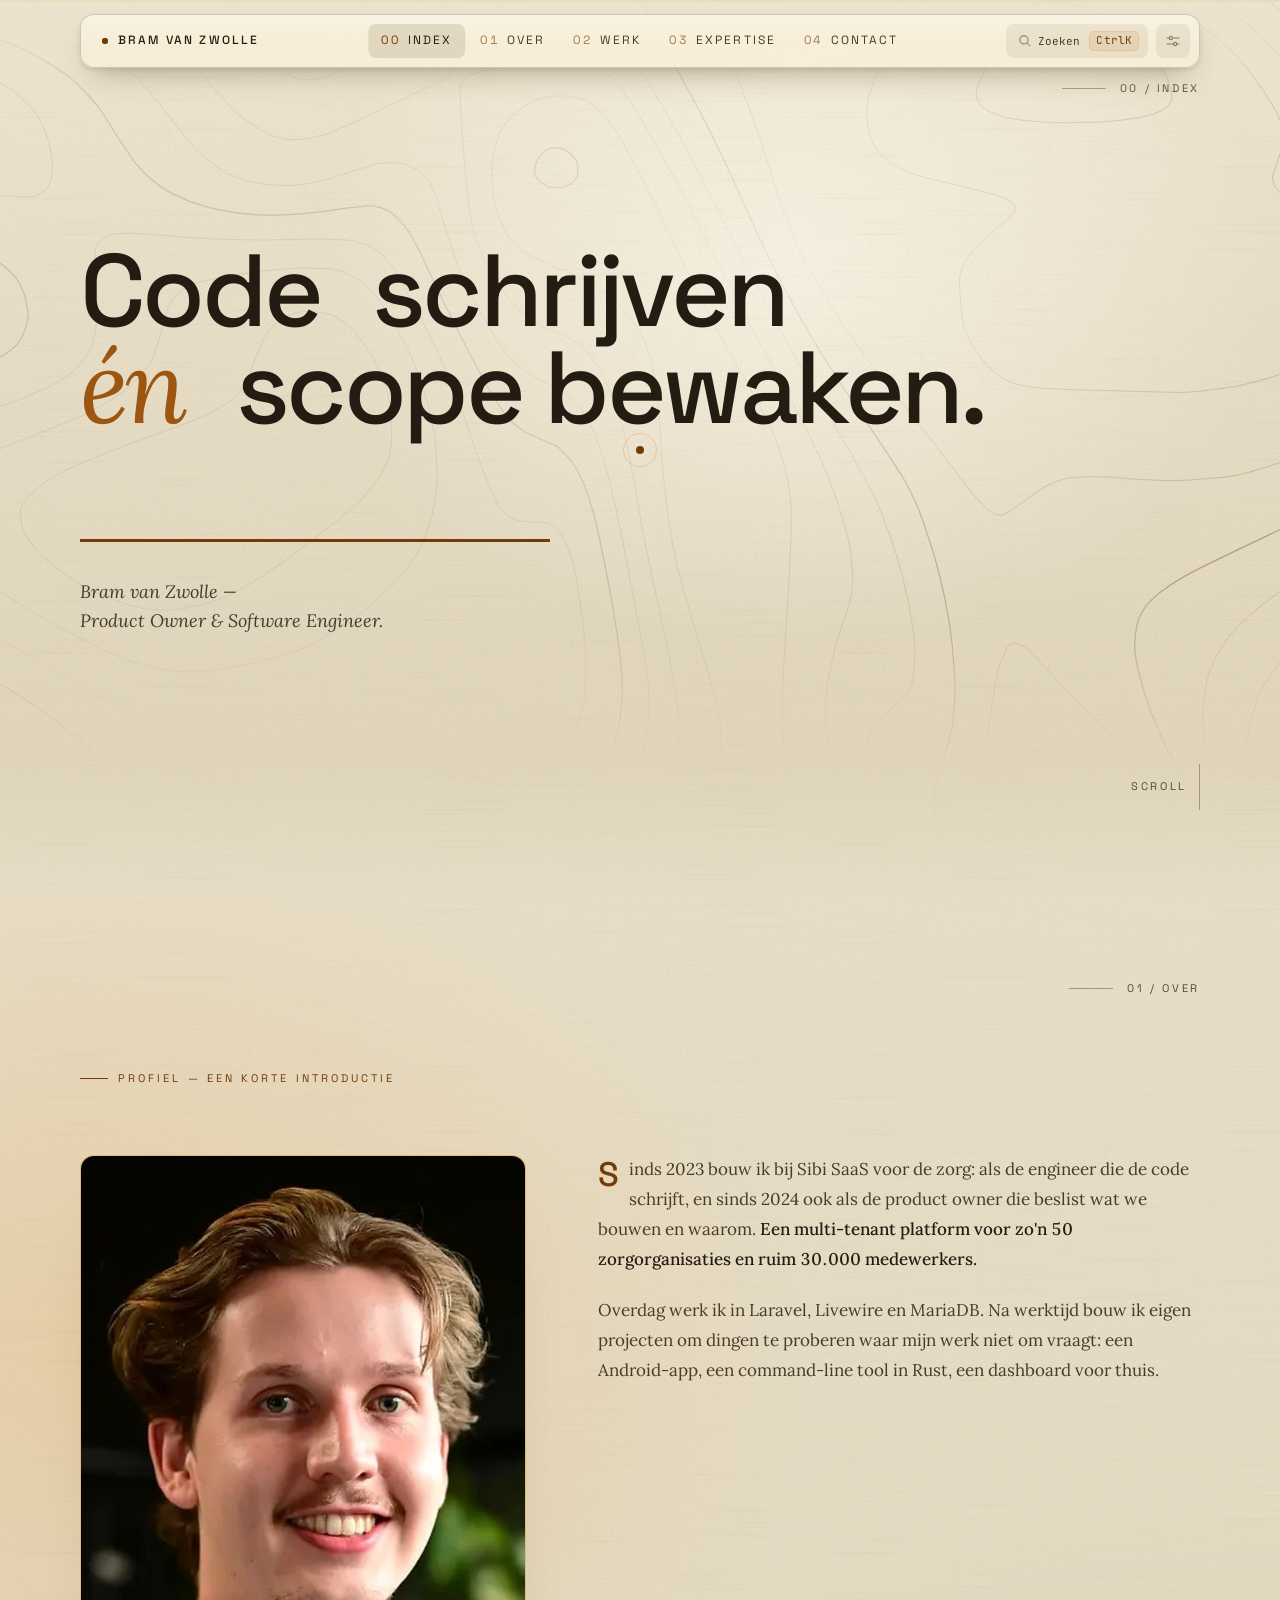
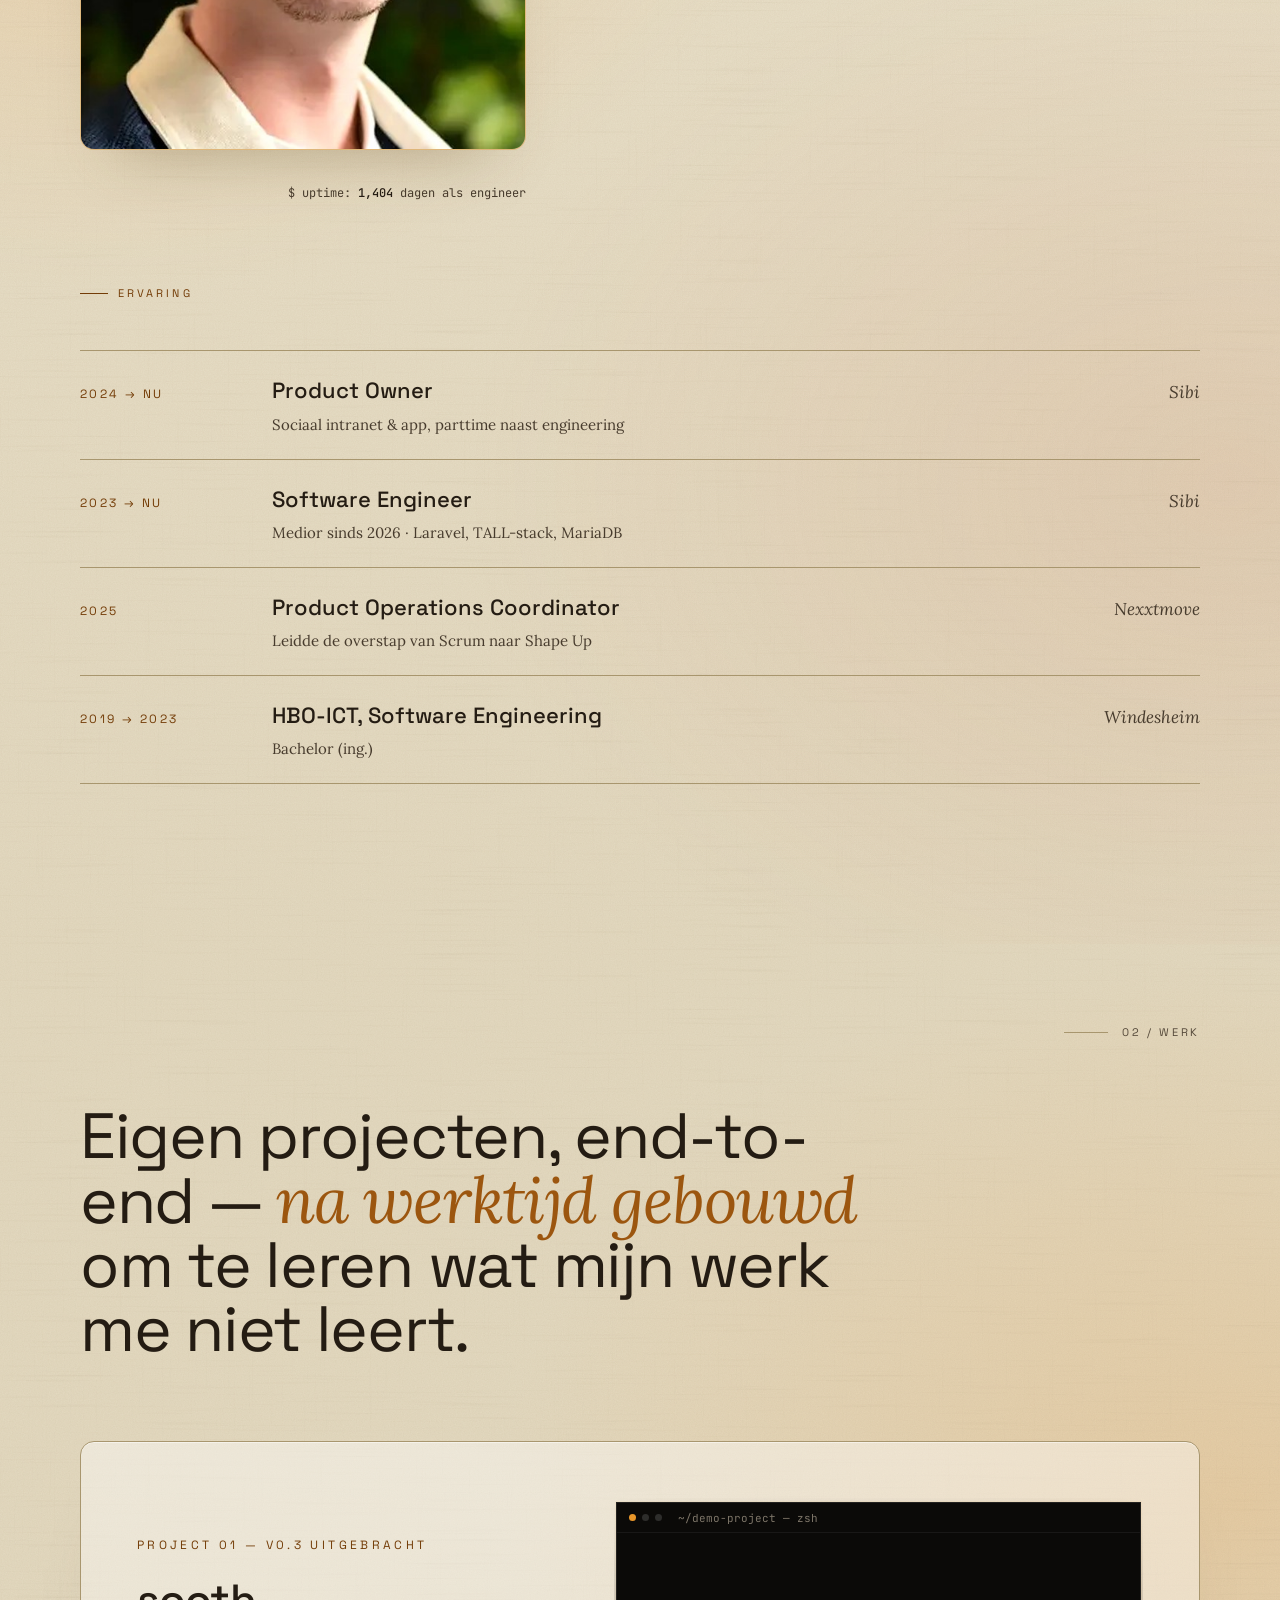
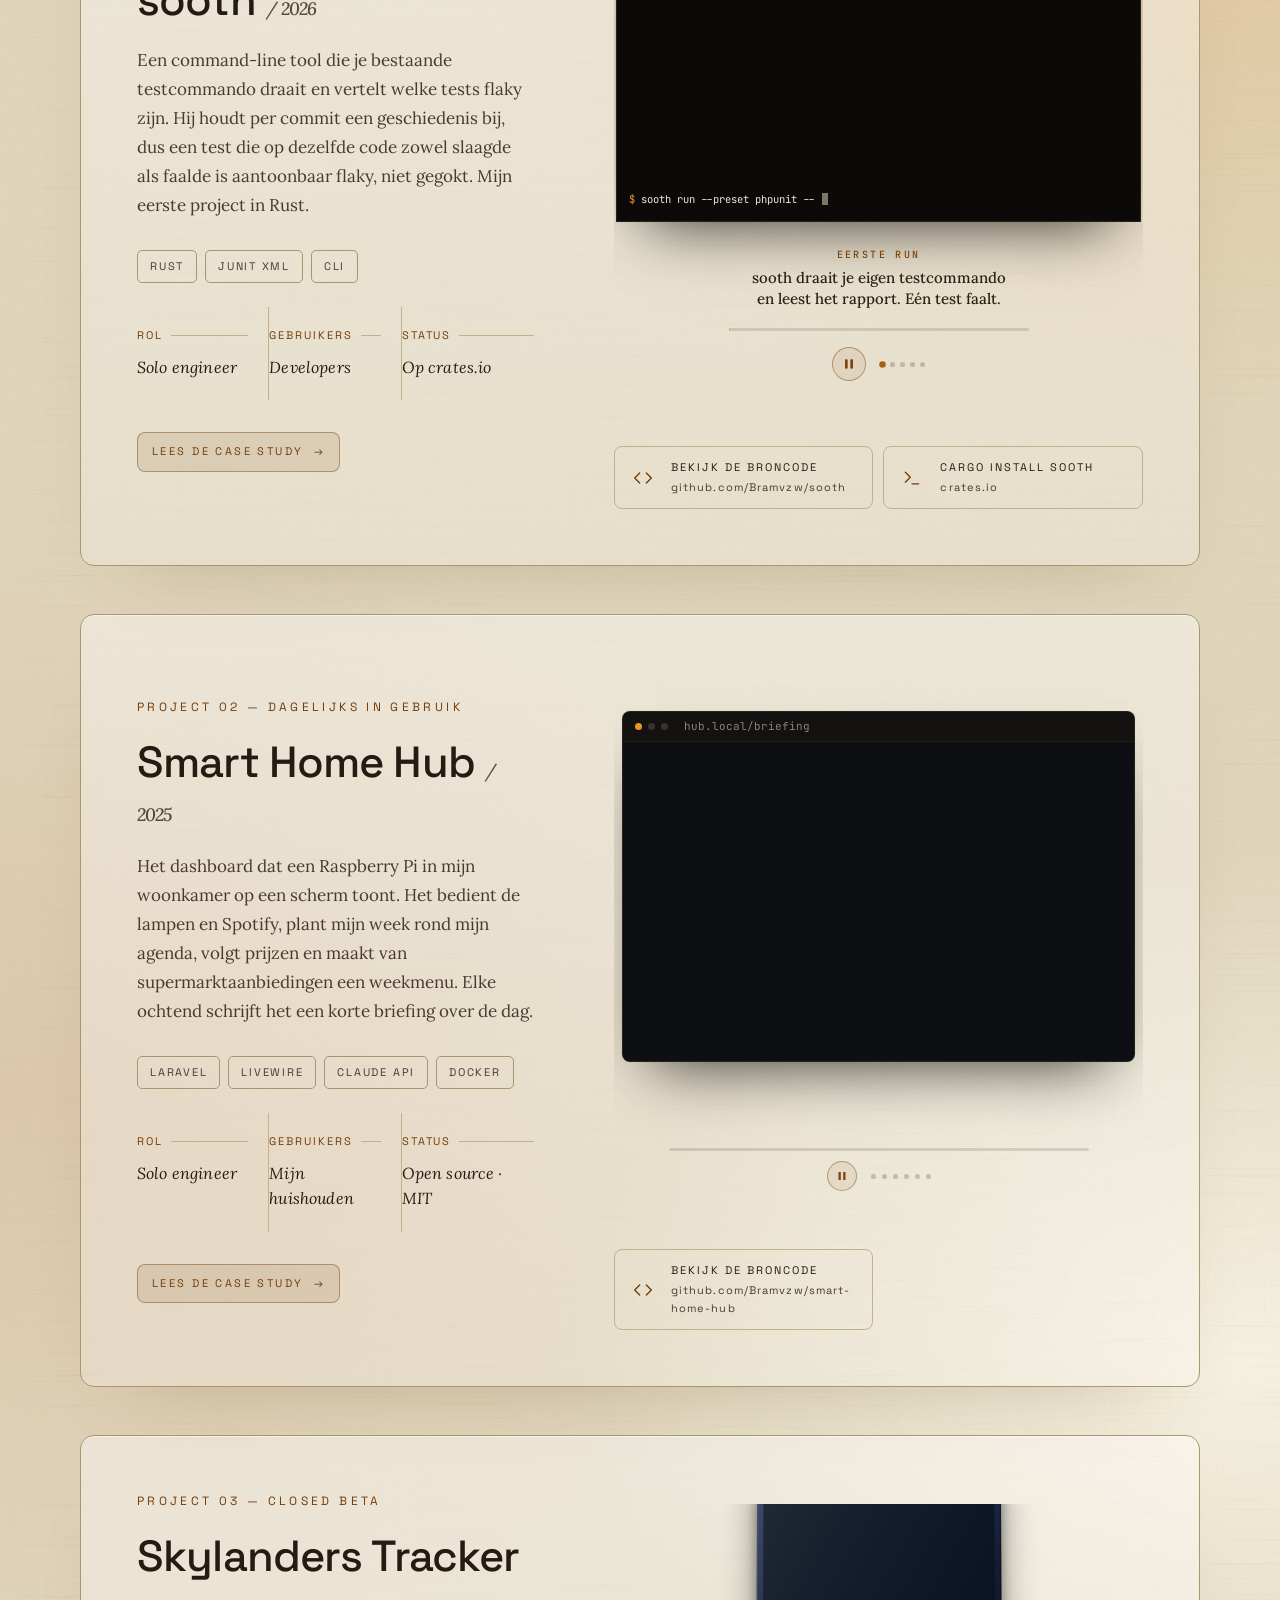
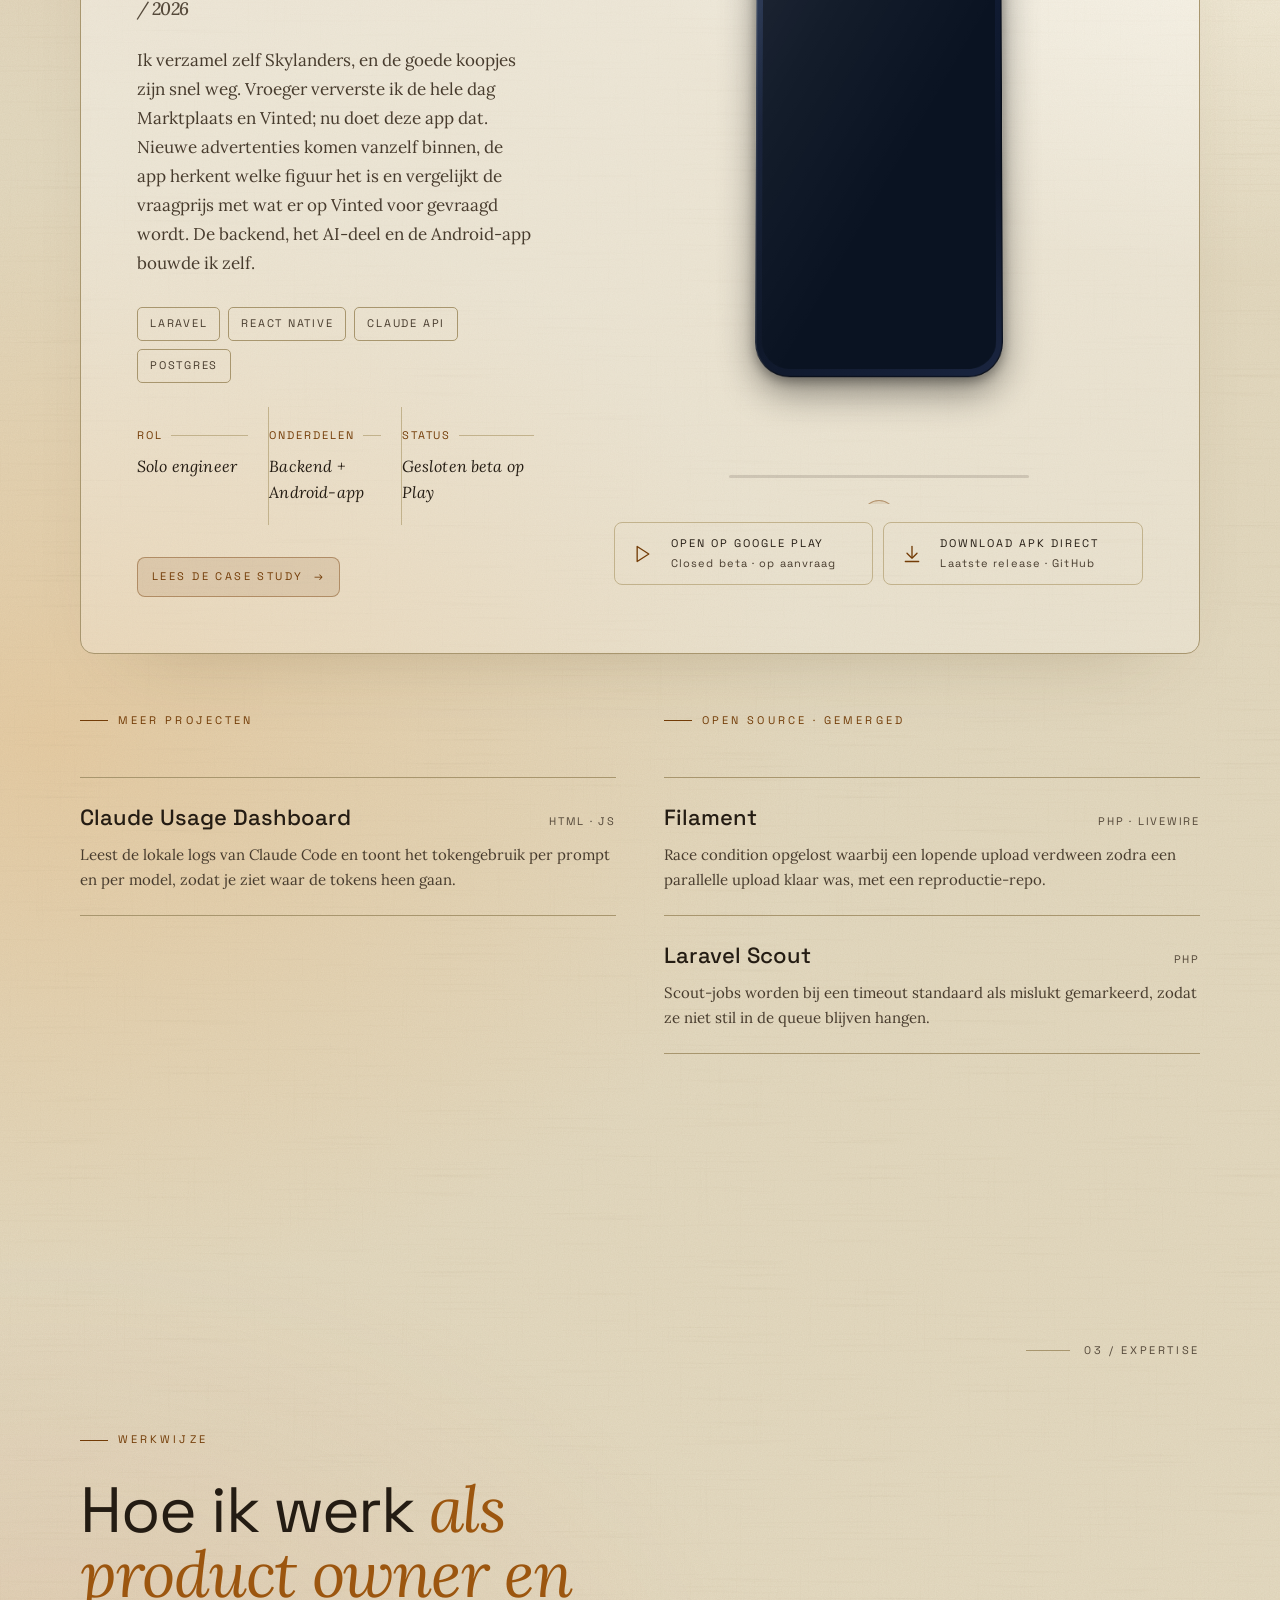
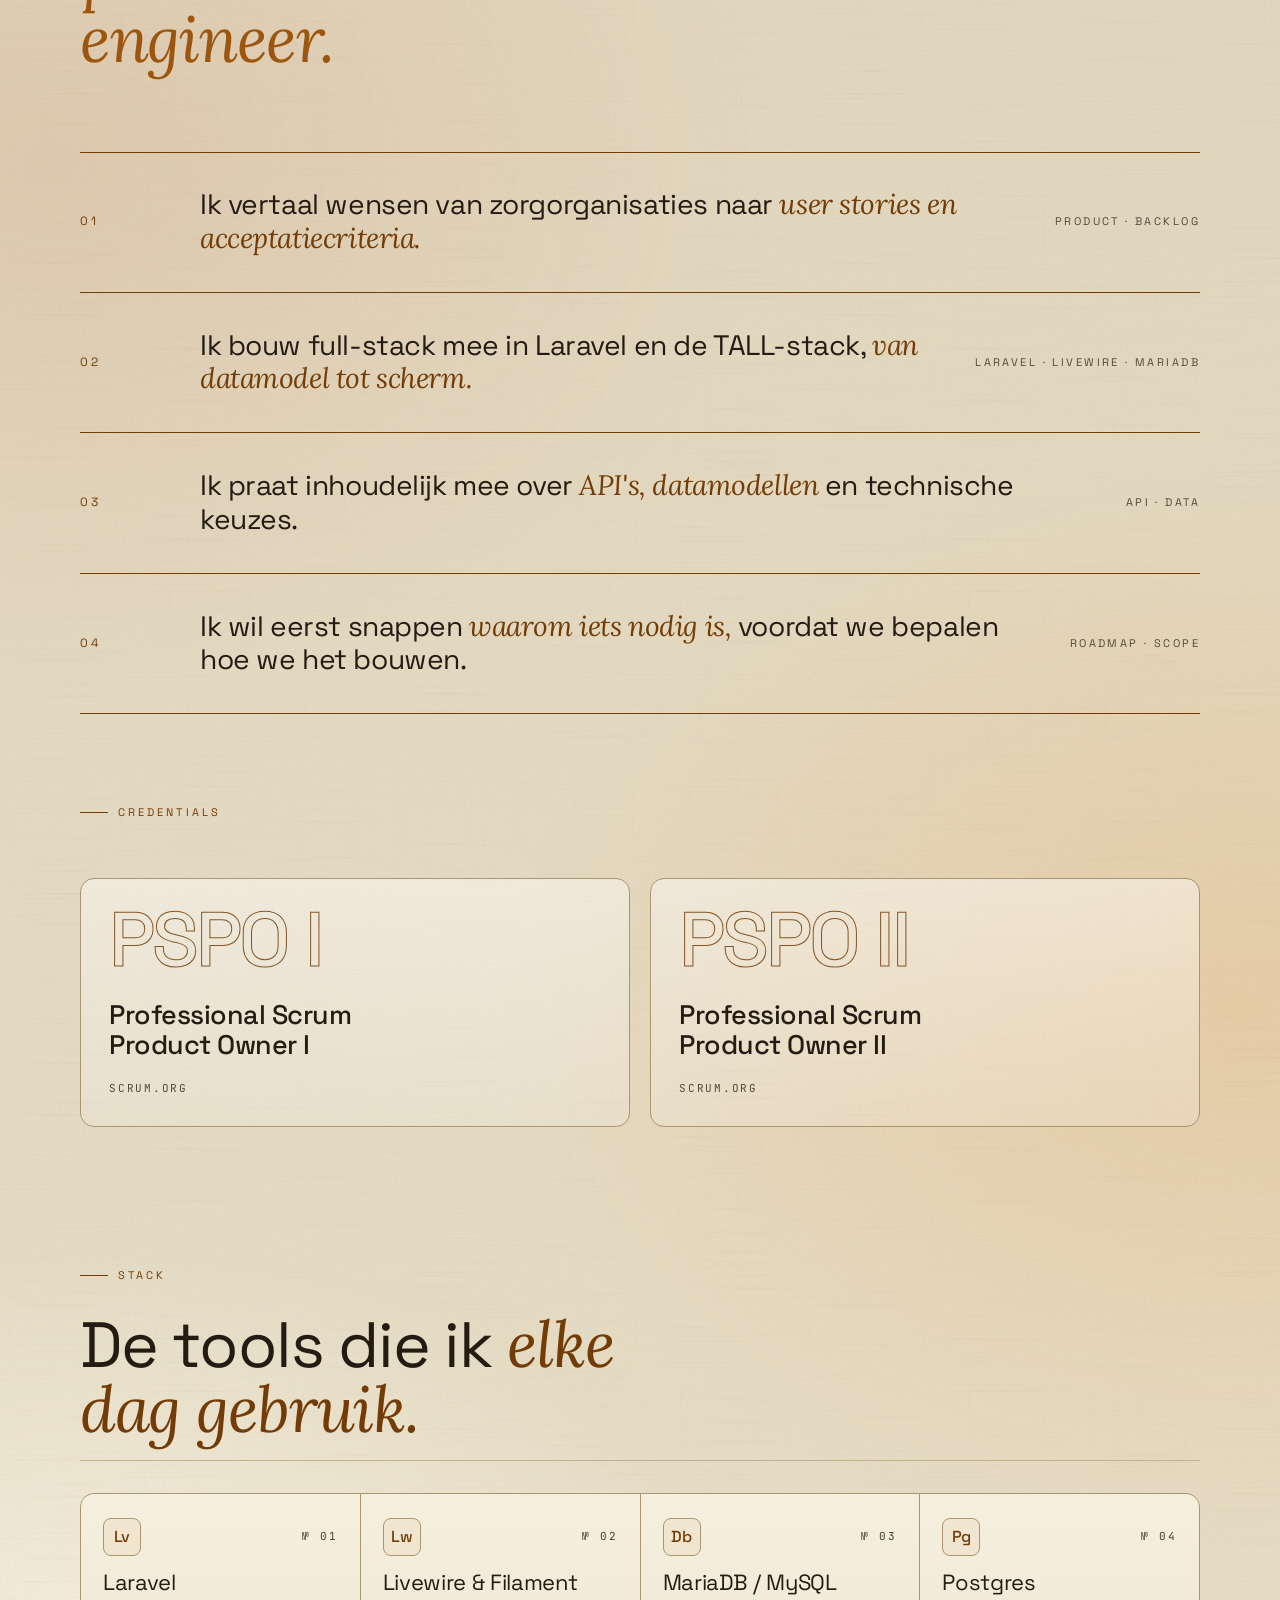
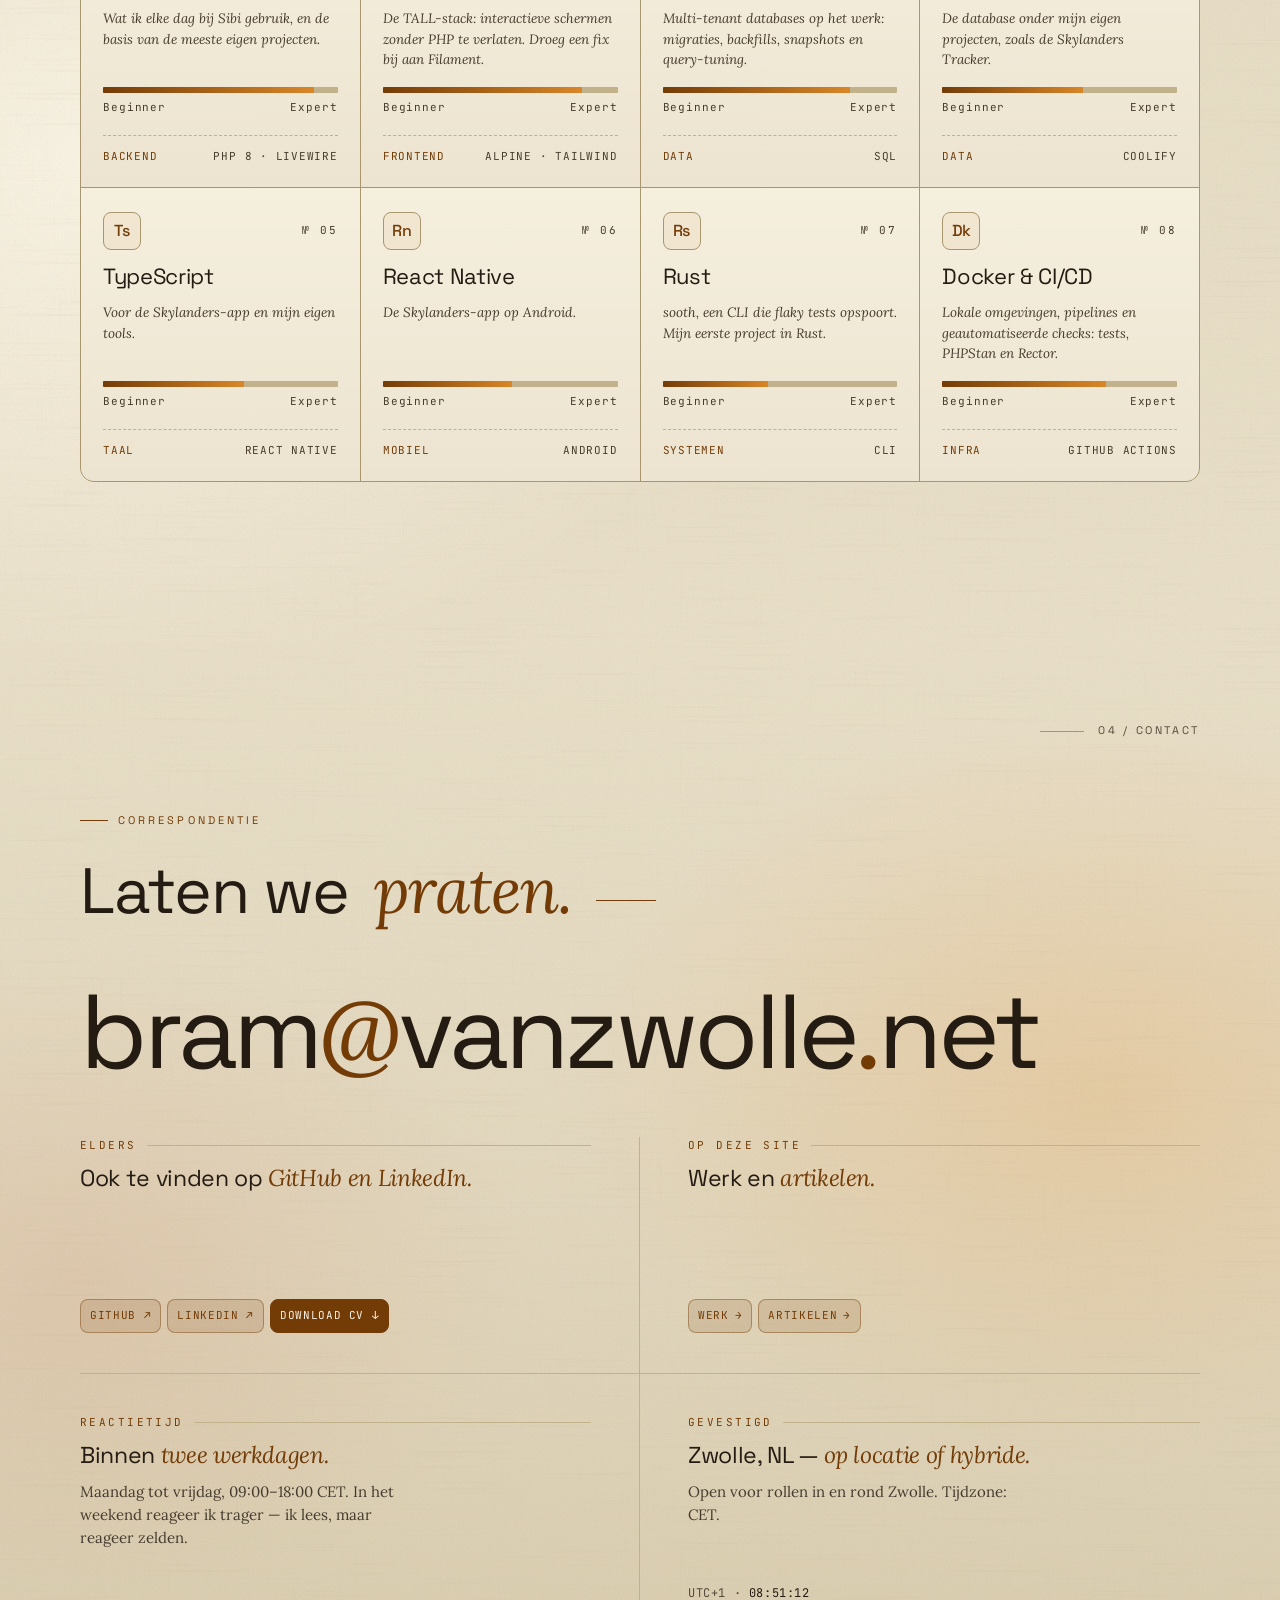
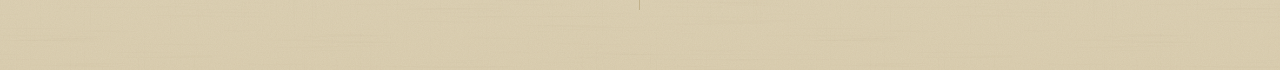
==== commit 0f4a4c34: "Ink lines in the dark hero, calmer paper, no repeated line patches, soft hero-to-about edge" ====
--- a/index.html
+++ b/index.html
@@ -370,6 +370,17 @@
     html.light .hero-atmos .texture2{ opacity:.6; -webkit-mask-image:none; mask-image:none; }
   }
   html.light.shade-soon .hero-atmos .texture2{ display:none; }   /* the shader is starting: no stand-in */
+  /* Dark theme stand-in: the same line drawing as on paper, turned into faint amber lines on black */
+  html:not(.light) .hero-atmos .texture2{
+    top:0; right:0; bottom:0; left:0; transform:none;
+    background:url(assets/lines-hero.svg) center / cover no-repeat;
+    filter:invert(1) sepia(1) saturate(2.2) brightness(.95);
+    opacity:.32; mix-blend-mode:screen; animation:none; will-change:auto;
+    -webkit-mask-image:linear-gradient(90deg, rgba(0,0,0,.5) 0%, rgba(0,0,0,.5) 42%, #000 80%);
+    mask-image:linear-gradient(90deg, rgba(0,0,0,.5) 0%, rgba(0,0,0,.5) 42%, #000 80%);
+  }
+  @media (max-width:820px){ html:not(.light) .hero-atmos .texture2{ opacity:.22; -webkit-mask-image:none; mask-image:none; } }
+  html.shade-soon .hero-atmos .texture2{ display:none; }
   /* The unused glow layer carries the paper here, above the fade-out, so the hero runs into the next section without a seam. */
   html.light .hero-atmos .wash{ background:var(--paper-layers); z-index:2; }
   /* .hero-atmos is a stacking context, so blend modes inside it only see what is inside it.
@@ -425,9 +436,9 @@
      Paper: fine grain, fibres in both directions and a few scratches. It is part of each section's
      background, so it lies under photos, text and cards instead of over them. */
   html.light{
-    --paper:url("data:image/svg+xml;utf8,<svg xmlns='http://www.w3.org/2000/svg' width='800' height='800' viewBox='0 0 800 800'><defs><filter id='g' x='0' y='0' width='100%25' height='100%25'><feTurbulence type='fractalNoise' baseFrequency='0.85' numOctaves='2' seed='4' stitchTiles='stitch'/><feColorMatrix values='0 0 0 0 0.34  0 0 0 0 0.25  0 0 0 0 0.13  0 0 0 0.55 0'/></filter><filter id='h' x='0' y='0' width='100%25' height='100%25'><feTurbulence type='fractalNoise' baseFrequency='0.008 0.42' numOctaves='2' seed='9' stitchTiles='stitch'/><feColorMatrix values='0 0 0 0 0.34  0 0 0 0 0.25  0 0 0 0 0.13  0 0 0 3.4 -2.05'/></filter><filter id='v' x='0' y='0' width='100%25' height='100%25'><feTurbulence type='fractalNoise' baseFrequency='0.5 0.01' numOctaves='2' seed='21' stitchTiles='stitch'/><feColorMatrix values='0 0 0 0 0.34  0 0 0 0 0.25  0 0 0 0 0.13  0 0 0 3.4 -2.15'/></filter></defs><rect width='800' height='800' filter='url(%23g)' opacity='0.2'/><rect width='800' height='800' filter='url(%23h)' opacity='0.2'/><rect width='800' height='800' filter='url(%23v)' opacity='0.12'/></svg>");
+    --paper:url("data:image/svg+xml;utf8,<svg xmlns='http://www.w3.org/2000/svg' width='800' height='800' viewBox='0 0 800 800'><defs><filter id='g' x='0' y='0' width='100%25' height='100%25'><feTurbulence type='fractalNoise' baseFrequency='0.85' numOctaves='2' seed='4' stitchTiles='stitch'/><feColorMatrix values='0 0 0 0 0.34  0 0 0 0 0.25  0 0 0 0 0.13  0 0 0 0.55 0'/></filter><filter id='h' x='0' y='0' width='100%25' height='100%25'><feTurbulence type='fractalNoise' baseFrequency='0.008 0.42' numOctaves='2' seed='9' stitchTiles='stitch'/><feColorMatrix values='0 0 0 0 0.34  0 0 0 0 0.25  0 0 0 0 0.13  0 0 0 3.4 -2.05'/></filter><filter id='v' x='0' y='0' width='100%25' height='100%25'><feTurbulence type='fractalNoise' baseFrequency='0.5 0.01' numOctaves='2' seed='21' stitchTiles='stitch'/><feColorMatrix values='0 0 0 0 0.34  0 0 0 0 0.25  0 0 0 0 0.13  0 0 0 3.4 -2.15'/></filter></defs><rect width='800' height='800' filter='url(%23g)' opacity='0.2'/><rect width='800' height='800' filter='url(%23h)' opacity='0.07'/><rect width='800' height='800' filter='url(%23v)' opacity='0.04'/></svg>");
     --scratches:url("data:image/svg+xml;utf8,<svg xmlns='http://www.w3.org/2000/svg' width='1400' height='1000' viewBox='0 0 1400 1000' fill='none' stroke='%235a4326' stroke-linecap='round'><path d='M60 210 Q300 150 620 96' stroke-width='0.7' opacity='0.17'/><path d='M240 760 Q520 690 900 640' stroke-width='0.6' opacity='0.14'/><path d='M820 330 Q1010 300 1330 214' stroke-width='0.8' opacity='0.16'/><path d='M980 880 Q1150 850 1360 790' stroke-width='0.5' opacity='0.12'/><path d='M130 480 Q230 462 380 420' stroke-width='0.5' opacity='0.11'/><path d='M560 520 Q700 470 760 452' stroke-width='0.6' opacity='0.12'/><path d='M1040 560 Q1100 548 1230 500' stroke-width='0.5' opacity='0.1'/><path d='M400 950 Q470 930 610 884' stroke-width='0.5' opacity='0.1'/></svg>");
-    --paper-layers: var(--scratches) 0 0 / 1400px 1000px, var(--paper) 0 0 / 800px 800px;
+    --paper-layers: var(--paper) 0 0 / 800px 800px;   /* calmer paper: no scratches, faint fibre */
   }
   html.light .about{ --base:linear-gradient(180deg, var(--bg) 0%, var(--bg-2) 100%); }
   html.light .work{ --base:var(--bg-2); }
@@ -2350,7 +2361,7 @@
     --ember-b:rgba(200,118,84,.15);   /* burnt sienna, thinned */
     --ember-c:rgba(255,251,238,.85);  /* pool of light */
     --ek:1.4;
-    --contour:url(assets/lines-patch.svg);   /* fades out to its own edges */
+    --contour:none;   /* the drawn line patches are off: the same patch repeated in each section and was cut off at the section edges */
     --surface-layers:var(--paper-layers);
   }
   /* Phones (light theme). The paper is this theme's expensive part: one 800px tile with three
@@ -2361,9 +2372,9 @@
   @media (max-width:820px), (hover:none) and (pointer:coarse){
     html.light{
       --paper-grain:url("data:image/svg+xml;utf8,<svg xmlns='http://www.w3.org/2000/svg' width='200' height='200' viewBox='0 0 200 200'><filter id='g' x='0' y='0' width='100%25' height='100%25'><feTurbulence type='fractalNoise' baseFrequency='0.85' numOctaves='2' seed='4' stitchTiles='stitch'/><feColorMatrix values='0 0 0 0 0.34  0 0 0 0 0.25  0 0 0 0 0.13  0 0 0 0.55 0'/></filter><rect width='200' height='200' filter='url(%23g)' opacity='0.2'/></svg>");
-      --paper-fibre-h:url("data:image/svg+xml;utf8,<svg xmlns='http://www.w3.org/2000/svg' width='400' height='240' viewBox='0 0 400 240'><filter id='h' x='0' y='0' width='100%25' height='100%25'><feTurbulence type='fractalNoise' baseFrequency='0.008 0.42' numOctaves='2' seed='9' stitchTiles='stitch'/><feColorMatrix values='0 0 0 0 0.34  0 0 0 0 0.25  0 0 0 0 0.13  0 0 0 3.4 -2.05'/></filter><rect width='400' height='240' filter='url(%23h)' opacity='0.2'/></svg>");
-      --paper-fibre-v:url("data:image/svg+xml;utf8,<svg xmlns='http://www.w3.org/2000/svg' width='240' height='400' viewBox='0 0 240 400'><filter id='v' x='0' y='0' width='100%25' height='100%25'><feTurbulence type='fractalNoise' baseFrequency='0.5 0.01' numOctaves='2' seed='21' stitchTiles='stitch'/><feColorMatrix values='0 0 0 0 0.34  0 0 0 0 0.25  0 0 0 0 0.13  0 0 0 3.4 -2.15'/></filter><rect width='240' height='400' filter='url(%23v)' opacity='0.12'/></svg>");
-      --paper-layers: var(--scratches) 0 0 / 560px 400px, var(--paper-fibre-h) 0 0 / 400px 240px, var(--paper-fibre-v) 0 0 / 240px 400px, var(--paper-grain) 0 0 / 200px 200px;
+      --paper-fibre-h:url("data:image/svg+xml;utf8,<svg xmlns='http://www.w3.org/2000/svg' width='400' height='240' viewBox='0 0 400 240'><filter id='h' x='0' y='0' width='100%25' height='100%25'><feTurbulence type='fractalNoise' baseFrequency='0.008 0.42' numOctaves='2' seed='9' stitchTiles='stitch'/><feColorMatrix values='0 0 0 0 0.34  0 0 0 0 0.25  0 0 0 0 0.13  0 0 0 3.4 -2.05'/></filter><rect width='400' height='240' filter='url(%23h)' opacity='0.07'/></svg>");
+      --paper-fibre-v:url("data:image/svg+xml;utf8,<svg xmlns='http://www.w3.org/2000/svg' width='240' height='400' viewBox='0 0 240 400'><filter id='v' x='0' y='0' width='100%25' height='100%25'><feTurbulence type='fractalNoise' baseFrequency='0.5 0.01' numOctaves='2' seed='21' stitchTiles='stitch'/><feColorMatrix values='0 0 0 0 0.34  0 0 0 0 0.25  0 0 0 0 0.13  0 0 0 3.4 -2.15'/></filter><rect width='240' height='400' filter='url(%23v)' opacity='0.04'/></svg>");
+      --paper-layers: var(--paper-fibre-h) 0 0 / 400px 240px, var(--paper-fibre-v) 0 0 / 240px 400px, var(--paper-grain) 0 0 / 200px 200px;
       --contour:none;
     }
     html.light .hero-atmos .texture{ mix-blend-mode:normal; opacity:.06; }
@@ -2404,6 +2415,15 @@
       var(--base);
   }
   footer{ background:var(--surface-layers), var(--base); }
+  /* Dark theme: the hero has no grain, the sections do, so the About section started a shade
+     lighter with a hard edge. Its top now starts in the hero's colour and lets the grain in gradually. */
+  html:not(.light) .about{
+    background:linear-gradient(180deg, var(--bg) 0, rgba(13,11,9,.85) 90px, rgba(13,11,9,0) 320px),
+      var(--surface-layers),
+      radial-gradient(calc(720px * var(--ek)) calc(540px * var(--ek)) at 8% 460px, var(--ember-a), transparent 70%),
+      radial-gradient(calc(780px * var(--ek)) calc(580px * var(--ek)) at 96% calc(100% - 460px), var(--ember-b), transparent 70%),
+      var(--base);
+  }
 
   /* =====================================================================================
      LIQUID GLASS: the navigation layer only (bar, menus, command palette, tooltips).
@@ -4350,16 +4370,17 @@
         line = firm * (1.0 - smoothstep(0.25, 1.0, dl));
         heavy = firm * (1.0 - smoothstep(0.55, 1.4, dh));
       }
-      // While the theme changes, u_ink runs between 0 and 1: the smoke settles into drawn lines, or the lines go up in smoke.
-      float glow = mix(smoke, 0.55 * line + 0.45 * heavy, u_ink);
+      // The lines step back for the text: about half as strong inside the text block (u_text, in uv).
+      vec2 away = (abs(uv - 0.5 * (u_text.xy + u_text.zw)) - 0.5 * (u_text.zw - u_text.xy)) * vec2(aspect, 1.0);
+      float quiet = mix(0.52, 1.0, smoothstep(0.0, 0.20, length(max(away, 0.0))));
+      // Both themes draw the height lines now (u_ink stays 1); the smoke branch is kept for reference.
+      float glow = mix(smoke, (0.44 * line + 0.38 * heavy) * quiet, u_ink);
       // Dark theme: light on black (blended with "screen"); the pointer lights it up a little.
       vec3 dark = vec3(0.91, 0.78, 0.55) * (glow * (0.85 + 0.55 * near) + 0.035 * near);
       // Light theme (blended with "multiply", so white leaves the paper as it is): the same smoke,
       // drawn in ink. The lines step back for the text: about half as strong inside the text
       // block (u_text, in uv), full strength a little way outside it.
       vec3 haze = mix(vec3(1.0), vec3(0.93, 0.75, 0.53), clamp(smoke * (1.0 - 0.6 * near), 0.0, 1.0));
-      vec2 away = (abs(uv - 0.5 * (u_text.xy + u_text.zw)) - 0.5 * (u_text.zw - u_text.xy)) * vec2(aspect, 1.0);
-      float quiet = mix(0.52, 1.0, smoothstep(0.0, 0.20, length(max(away, 0.0))));
       float amount = clamp(0.22 * line + 0.16 * heavy, 0.0, 0.36) * quiet;
       vec3 drawn = mix(vec3(1.0), vec3(0.33, 0.23, 0.13), amount);
       vec3 light = mix(haze, drawn, u_ink);
@@ -4386,10 +4407,10 @@
     if (canvas.width !== w || canvas.height !== h) { canvas.width = w; canvas.height = h; gl.viewport(0, 0, w, h); }
   };
   let mx = 0.72, my = 0.62, tx = mx, ty = my, visible = true, raf = 0, last = 0, clock = 0, lost = false, odd = false;
-  // Dark theme: smoke (0). Light theme: the smoke drawn in ink (1). A theme switch runs from one to the other in MORPH ms.
+  // Both themes draw the drifting height lines (ink 1): amber on dark, ink on paper. (The smoke, 0, is no longer used.)
   const isLight = () => root.classList.contains('light');
   const MORPH = 1500;
-  let ink = isLight() ? 1 : 0, inkFrom = ink, inkTo = ink, inkStart = 0;
+  let ink = 1, inkFrom = ink, inkTo = ink, inkStart = 0;
   const stepInk = (now) => {
     if (ink === inkTo) return;
     const k = Math.min(1, (now - inkStart) / MORPH);
@@ -4445,7 +4466,7 @@
   // Theme switched: redraw at once in the new theme's colours (so the canvas never shows the other
   // theme's colours for a frame) and start turning the smoke into drawn lines, or the lines into smoke.
   new MutationObserver(() => {
-    const to = isLight() ? 1 : 0;
+    const to = 1;
     if (to !== inkTo) { inkFrom = ink; inkTo = to; inkStart = performance.now(); }
     if (!lost && root.classList.contains('shader-on')) draw();
     kick();
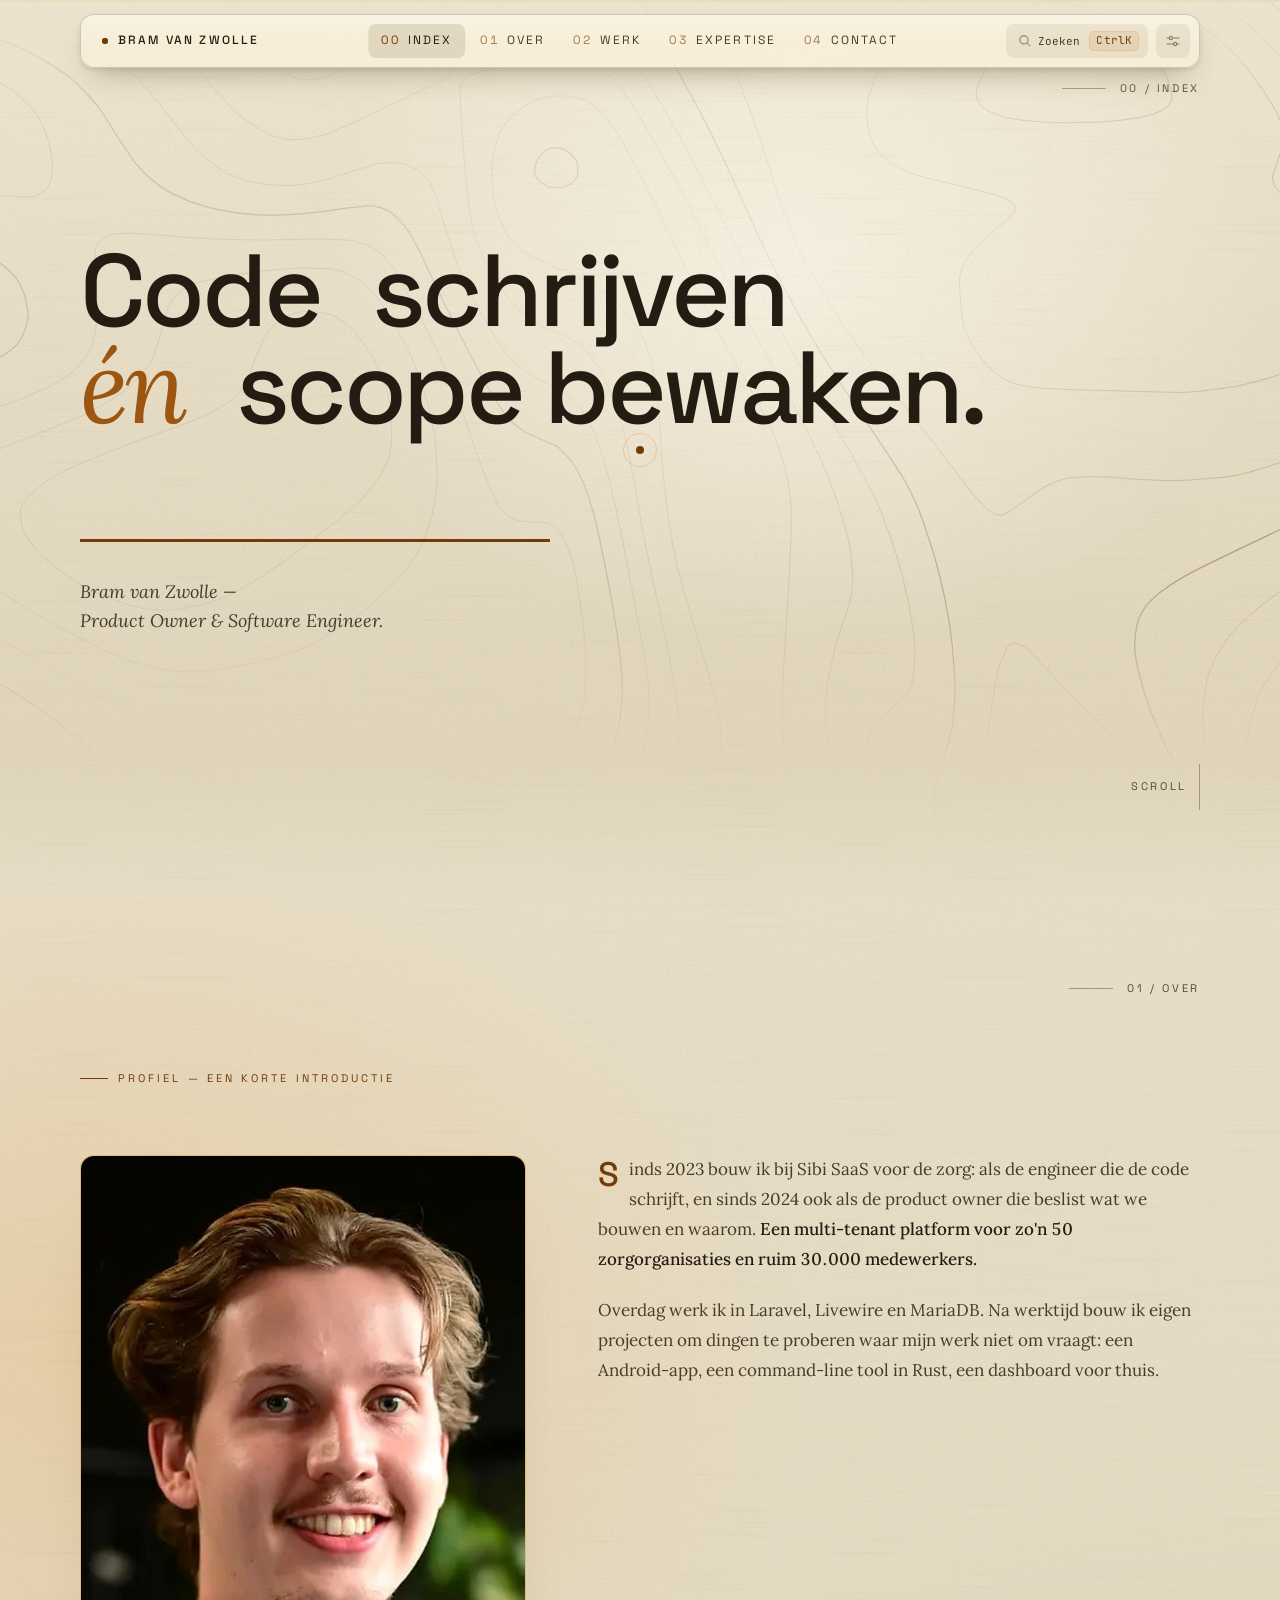
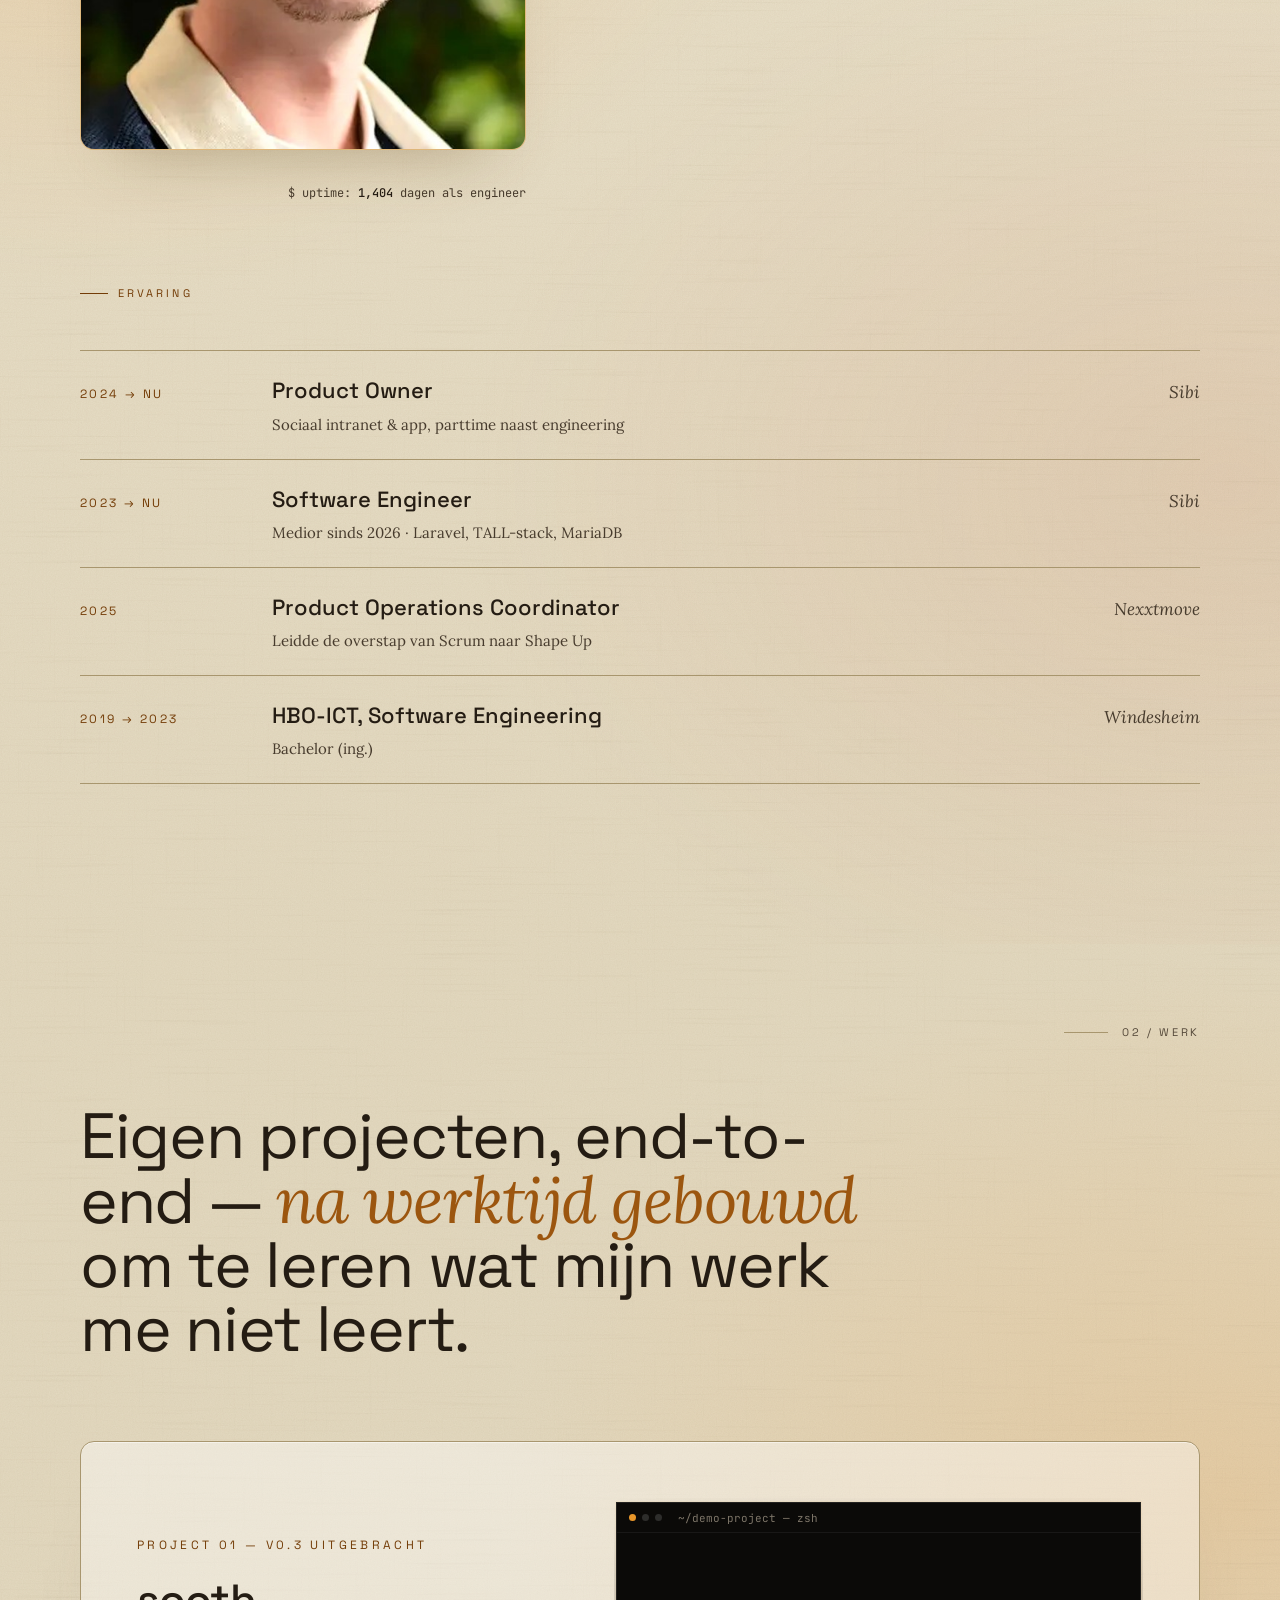
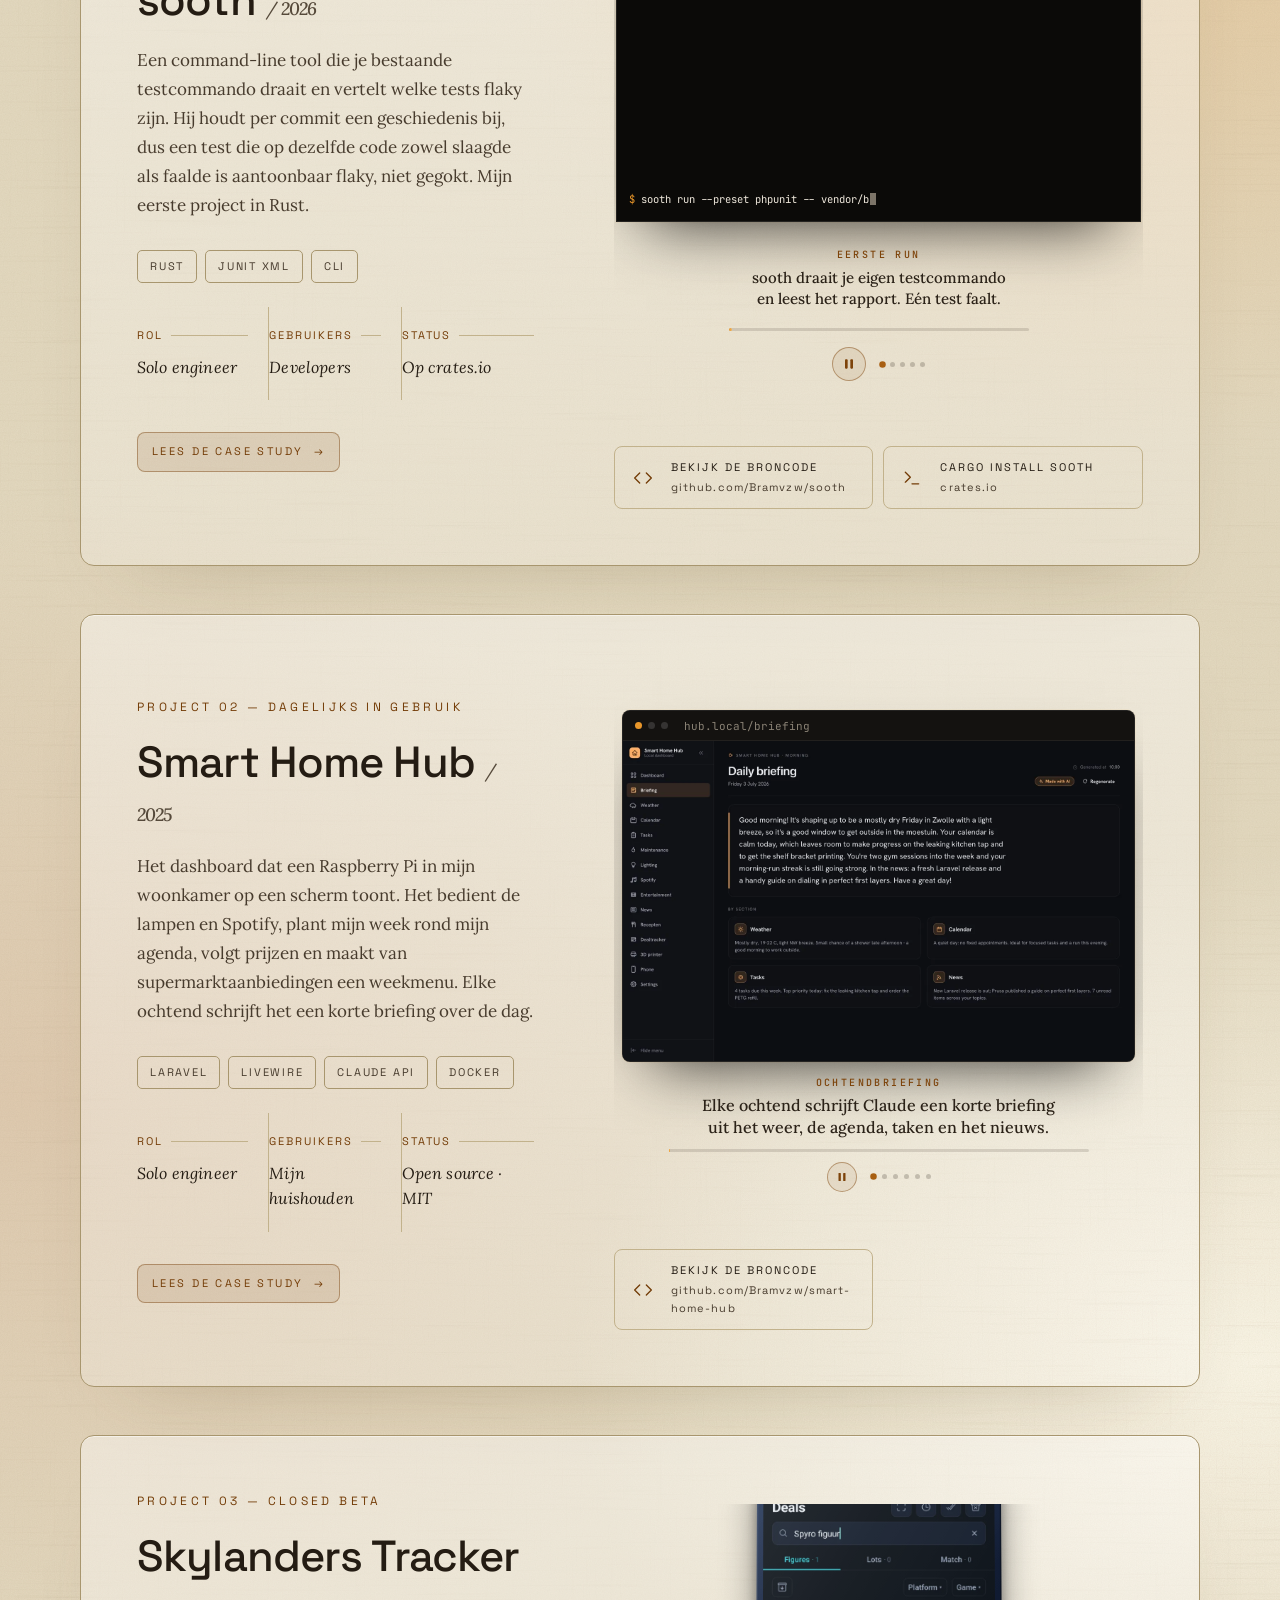
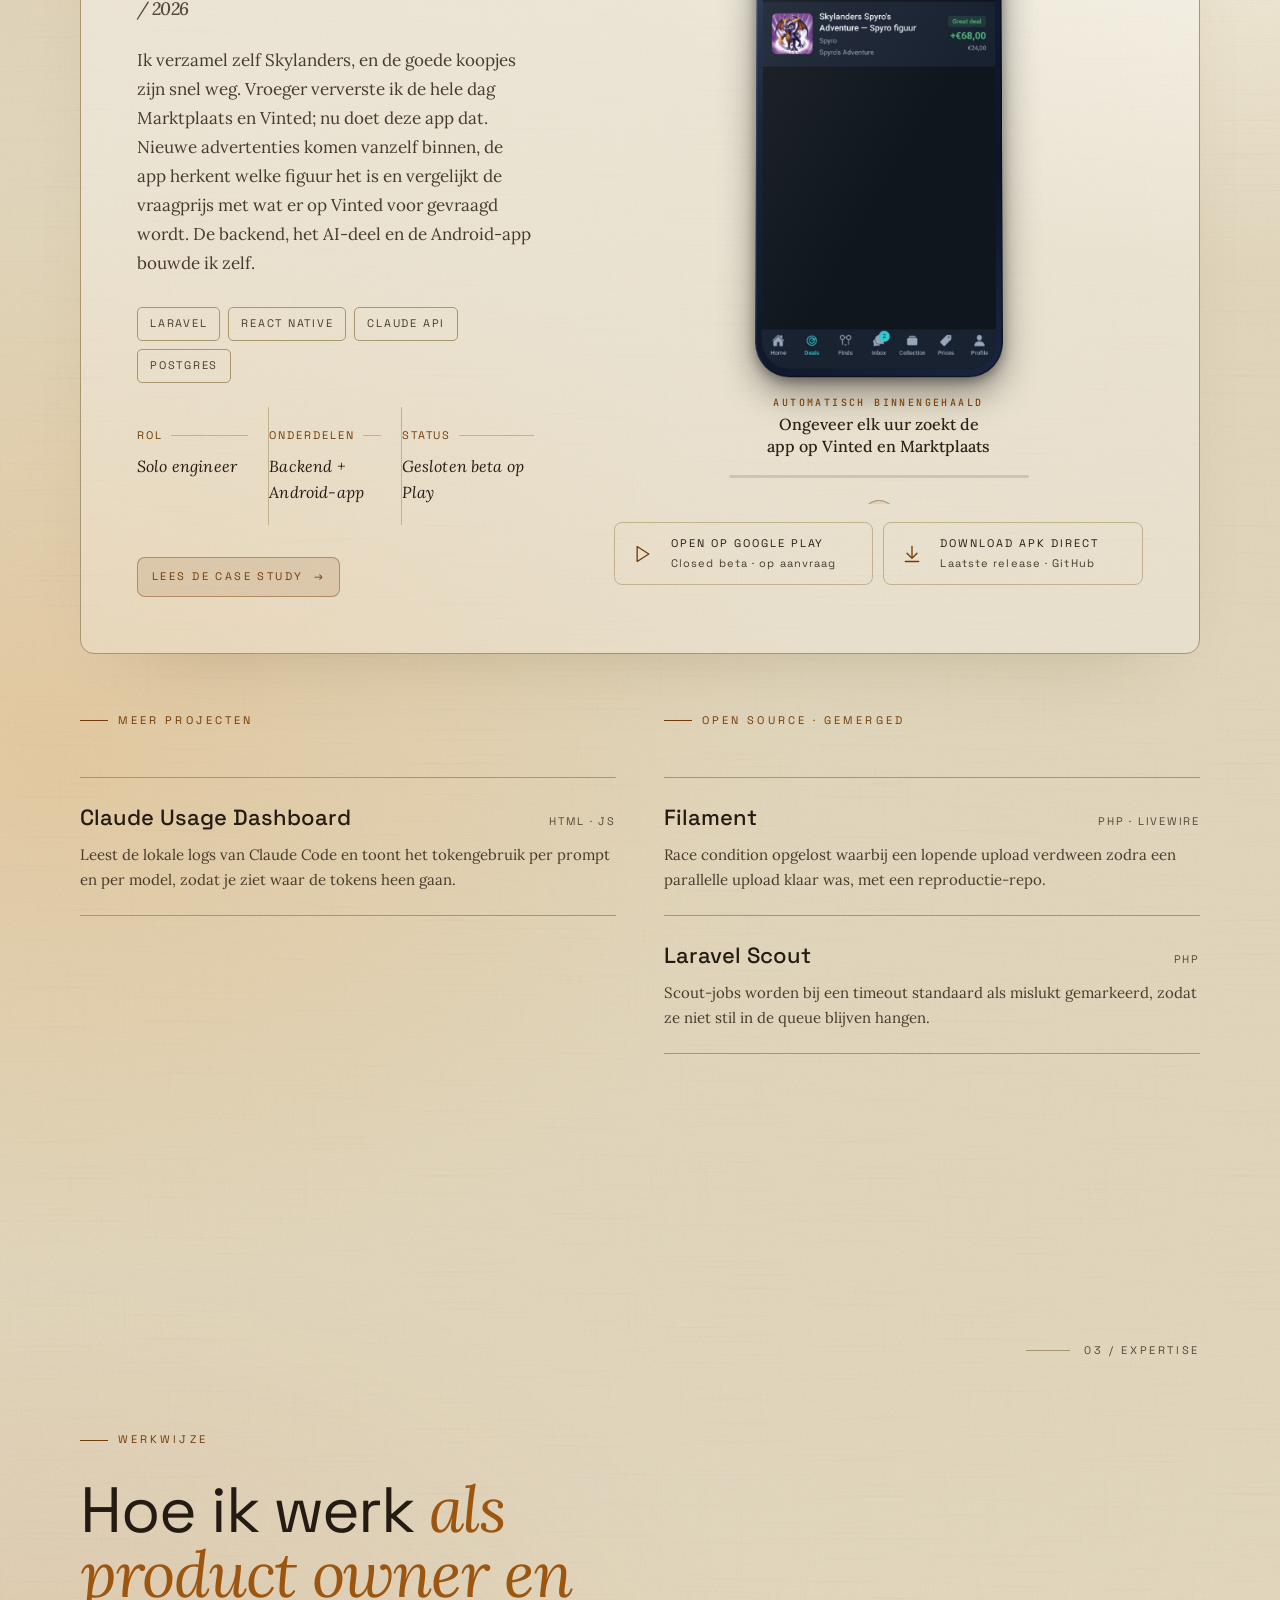
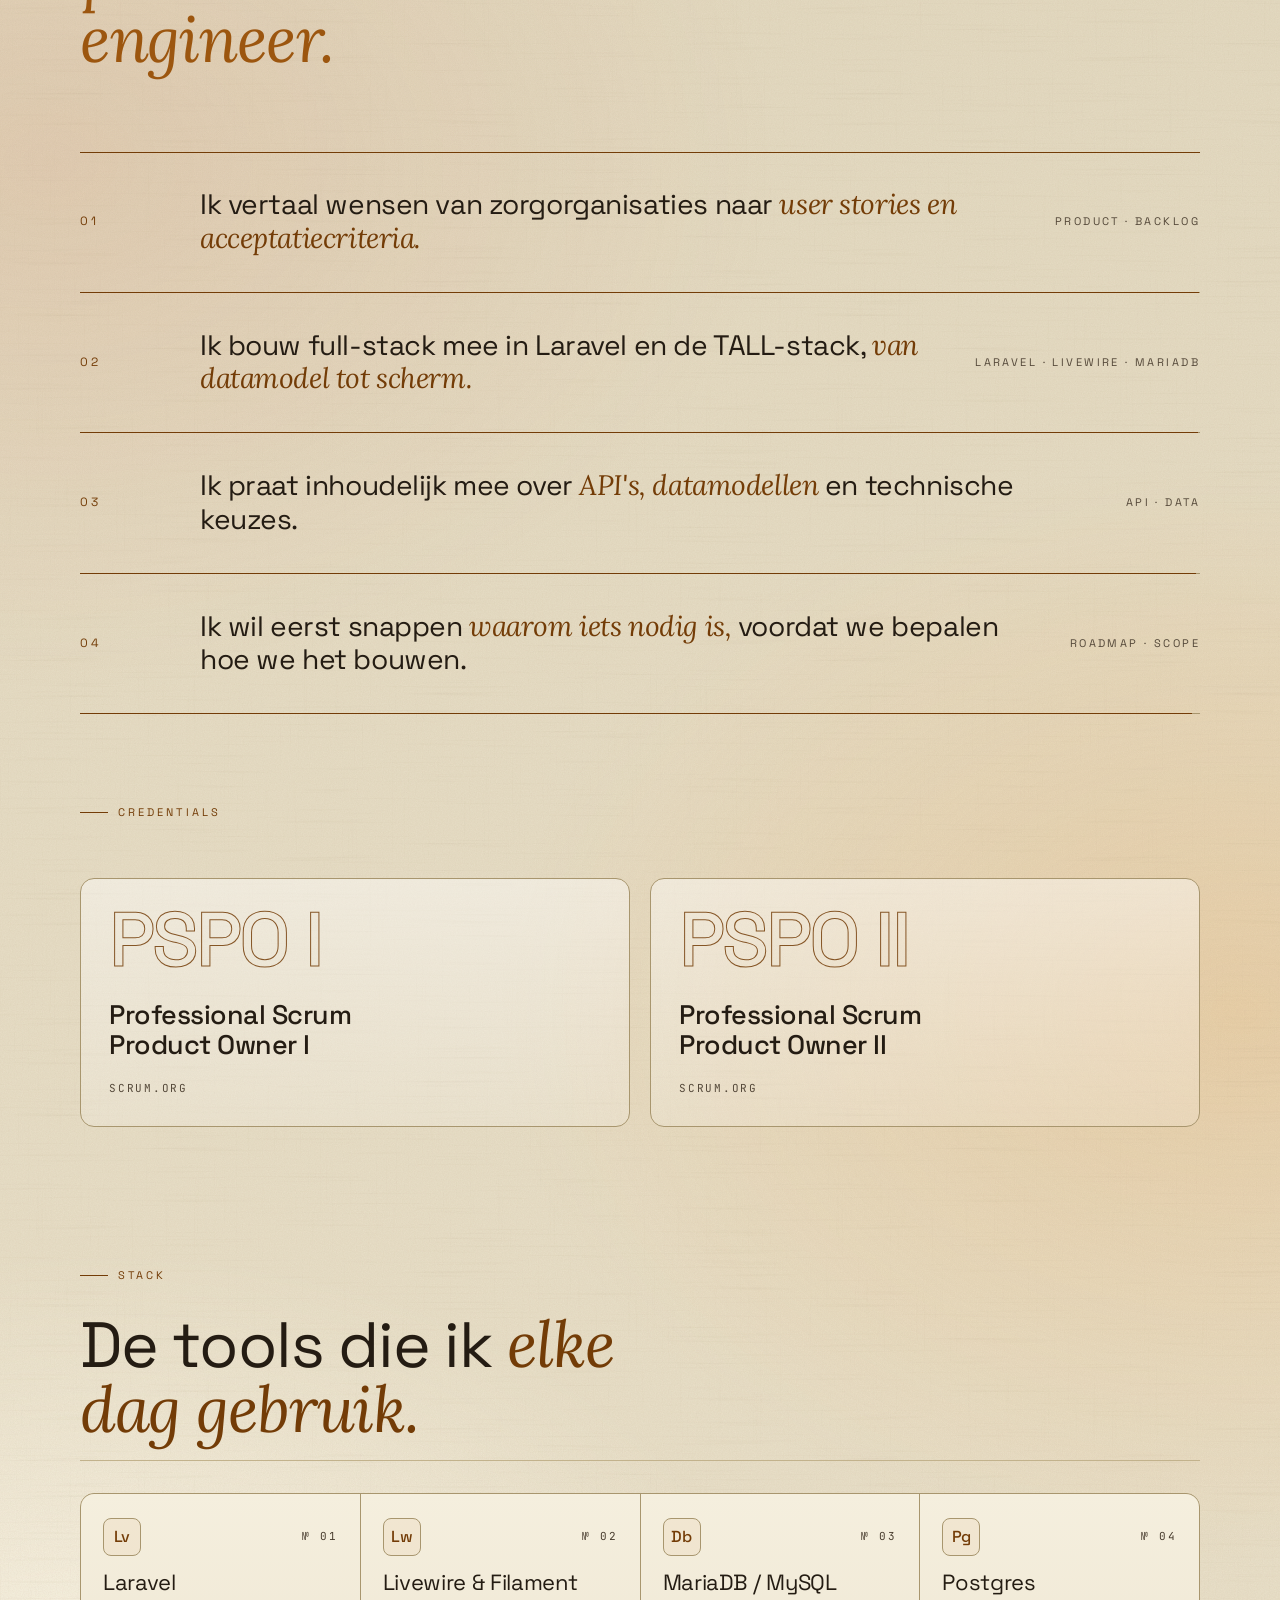
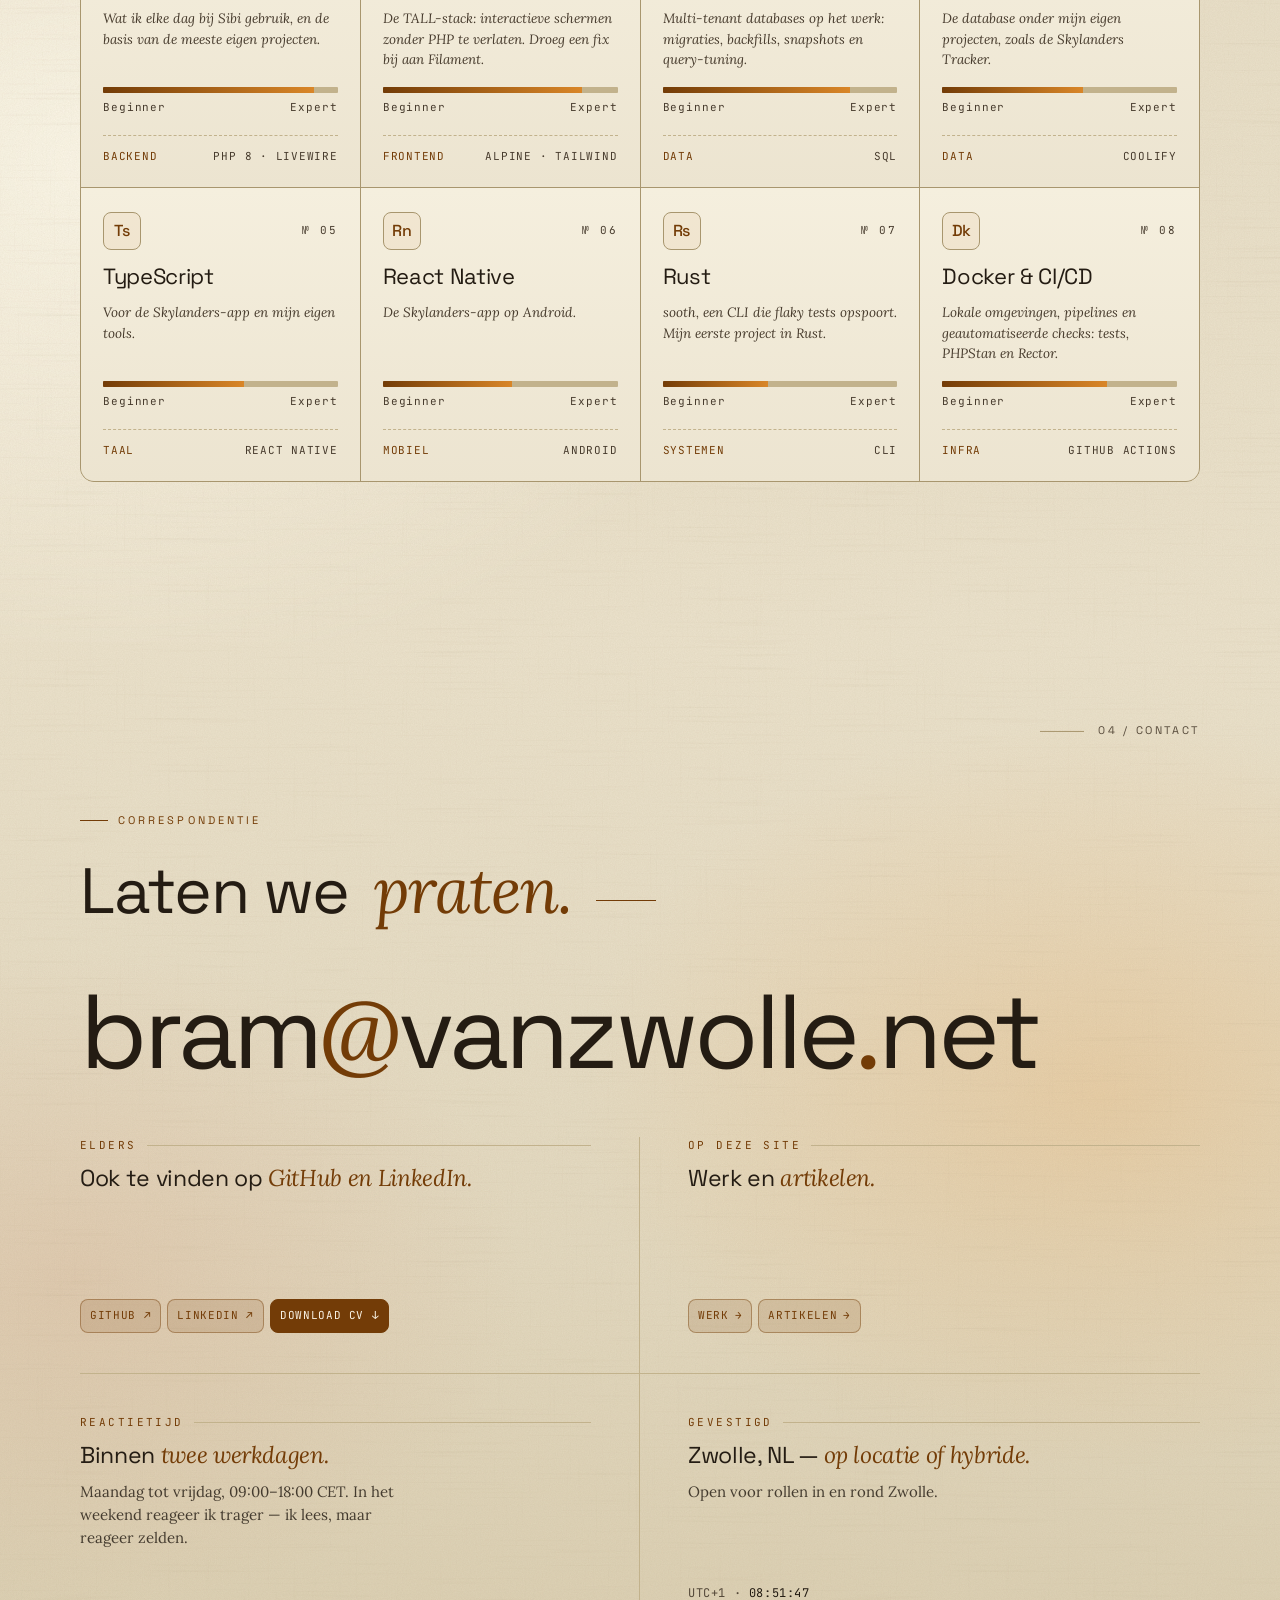
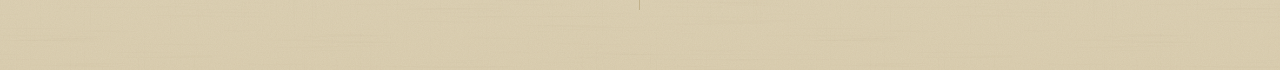
==== commit 7208fe5c: "Contact: drop 'Timezone: CET', the clock already shows it" ====
--- a/index.html
+++ b/index.html
@@ -3282,7 +3282,7 @@
       <li class="register-entry">
         <span class="num" data-i18n="contact-based-k">Gevestigd</span>
         <span class="value" data-i18n="contact-based-v">Zwolle, NL — <em>op locatie of hybride.</em></span>
-        <span class="note" data-i18n="contact-based-note">Open voor rollen in en rond Zwolle. Tijdzone: CET.</span>
+        <span class="note" data-i18n="contact-based-note">Open voor rollen in en rond Zwolle.</span>
         <span class="clock" id="utcClock" aria-label="Zwolle time">UTC+2 · --:--:--</span>
       </li>
     </ol>
@@ -3502,7 +3502,7 @@
     'contact-elsewhere-k':'Elsewhere','contact-elsewhere-v':'Also on <em>GitHub and LinkedIn.</em>',
     'contact-avail-k':'Availability',
     'contact-based-k':'Based','contact-site-k':'On this site','contact-site-v':'Work and <em>articles.</em>','contact-based-v':'Zwolle, NL — <em>on site or hybrid.</em>',
-    'contact-based-note':'Open to roles in and around Zwolle. Timezone: CET.',
+    'contact-based-note':'Open to roles in and around Zwolle.',
 
     'sec-0':'00 / Index','sec-1':'01 / About','sec-2':'02 / Work','sec-3':'03 / Expertise','sec-4':'04 / Contact',
     'boot-init':'initializing bram.exe','boot-loading':'loading portfolio','boot-done':'done.',
@@ -3590,7 +3590,7 @@
     'contact-elsewhere-k':'Elders','contact-elsewhere-v':'Ook te vinden op <em>GitHub en LinkedIn.</em>',
     'contact-avail-k':'Beschikbaarheid',
     'contact-based-k':'Gevestigd','contact-site-k':'Op deze site','contact-site-v':'Werk en <em>artikelen.</em>','contact-based-v':'Zwolle, NL — <em>op locatie of hybride.</em>',
-    'contact-based-note':'Open voor rollen in en rond Zwolle. Tijdzone: CET.',
+    'contact-based-note':'Open voor rollen in en rond Zwolle.',
 
     'sec-0':'00 / Index','sec-1':'01 / Over','sec-2':'02 / Werk','sec-3':'03 / Expertise','sec-4':'04 / Contact',
     'boot-init':'bram.exe initialiseren','boot-loading':'portfolio laden','boot-done':'klaar.',
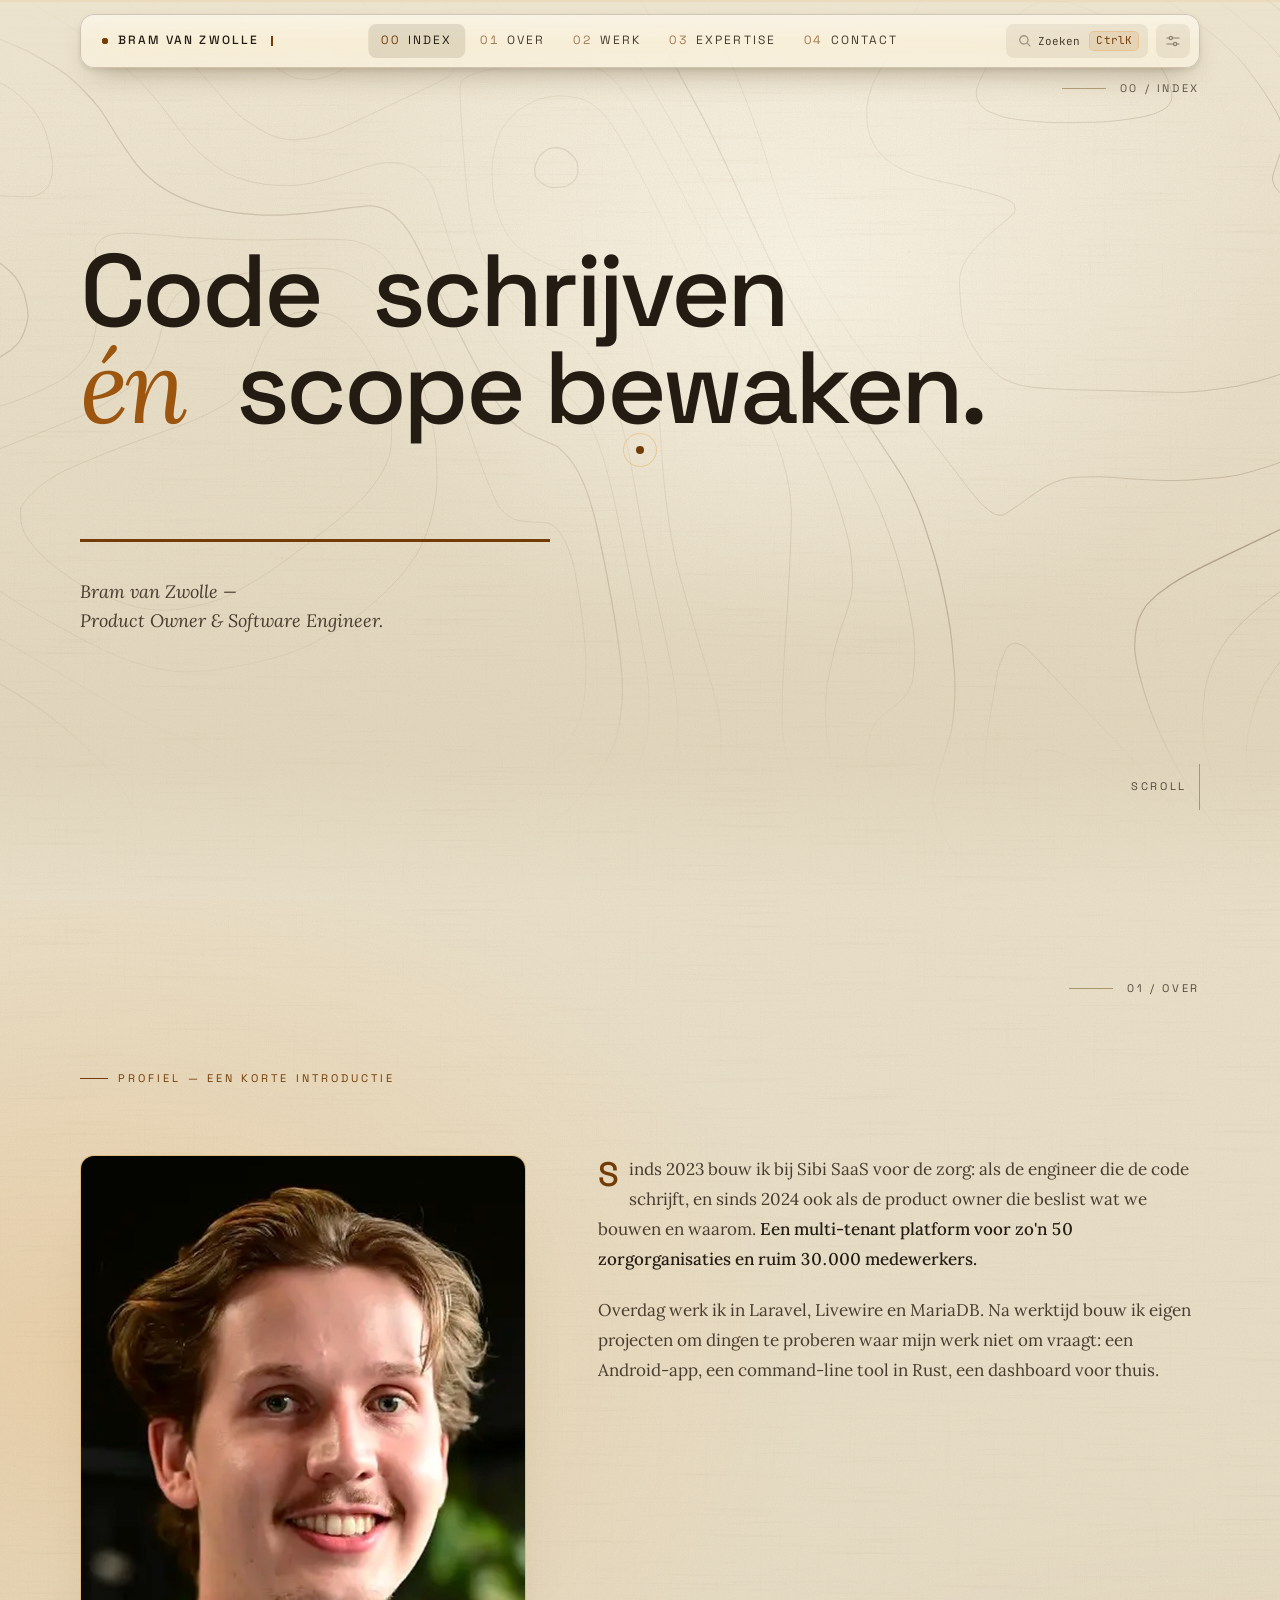
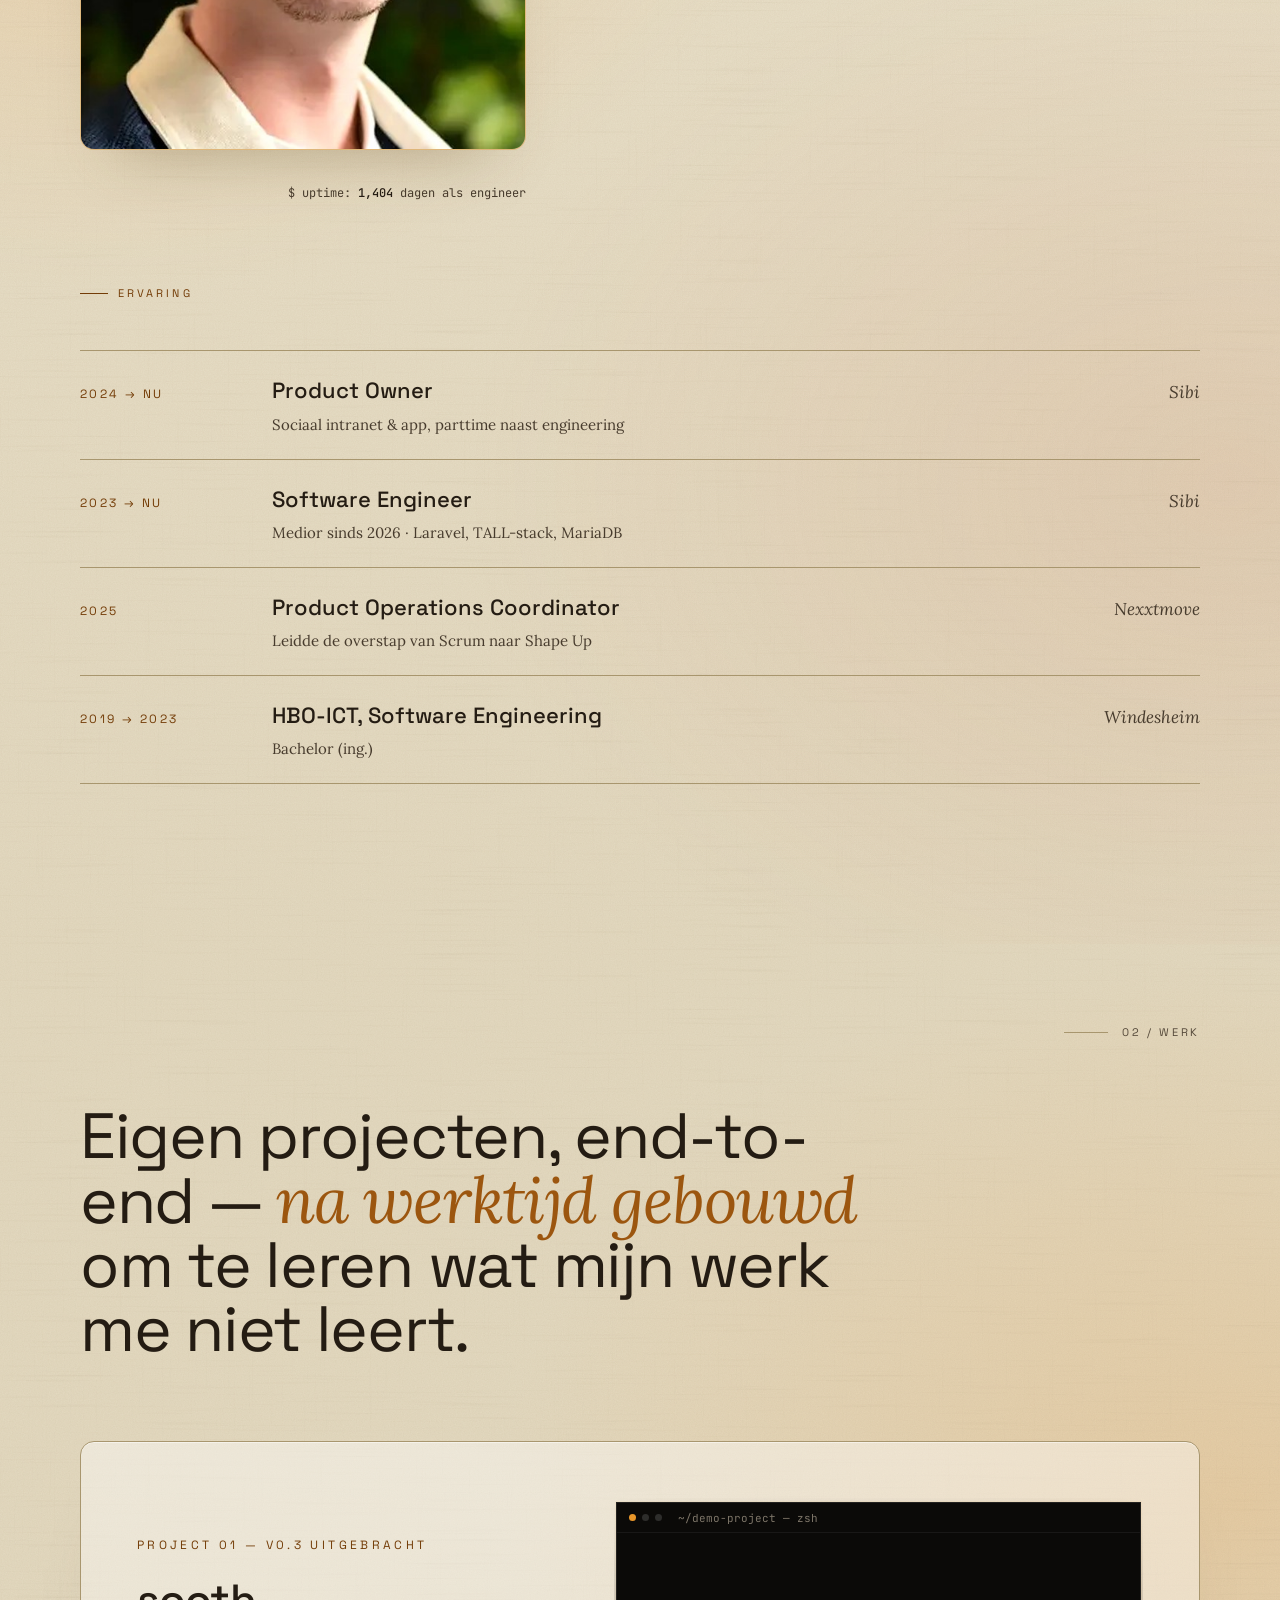
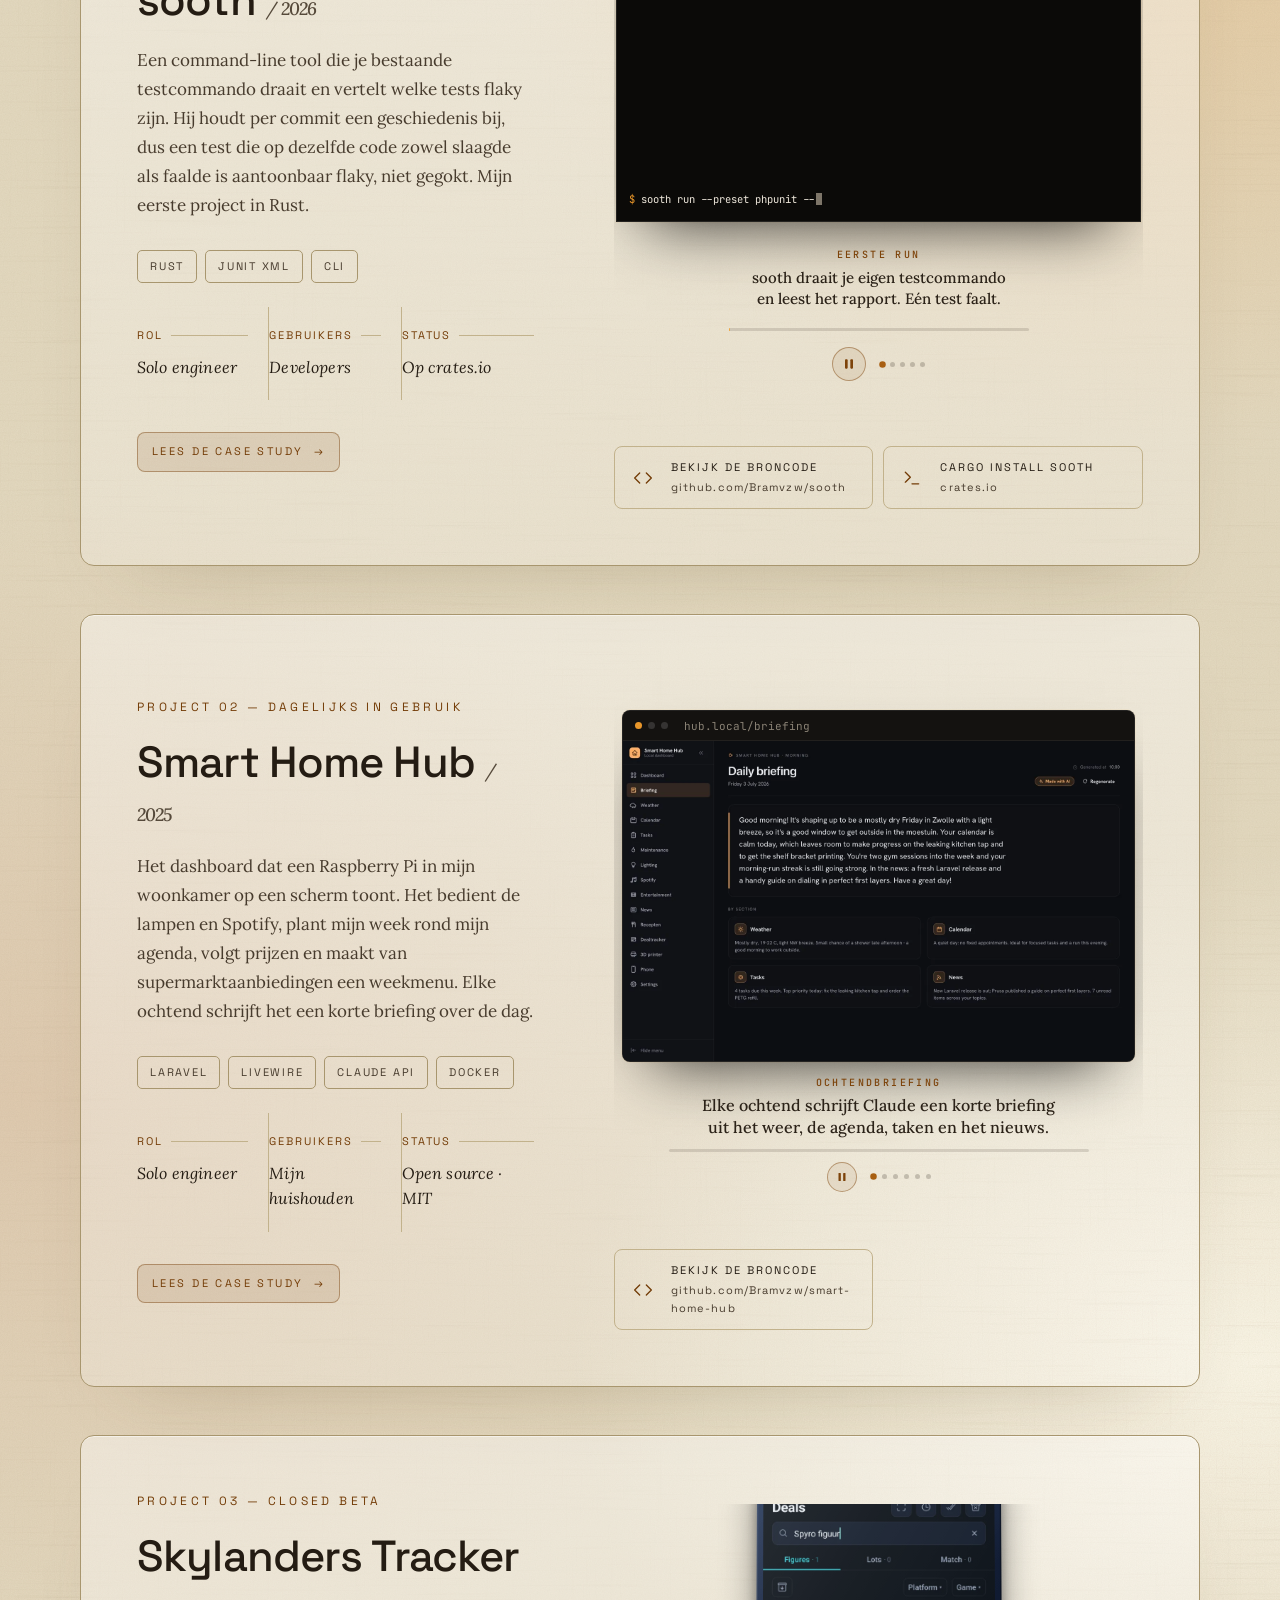
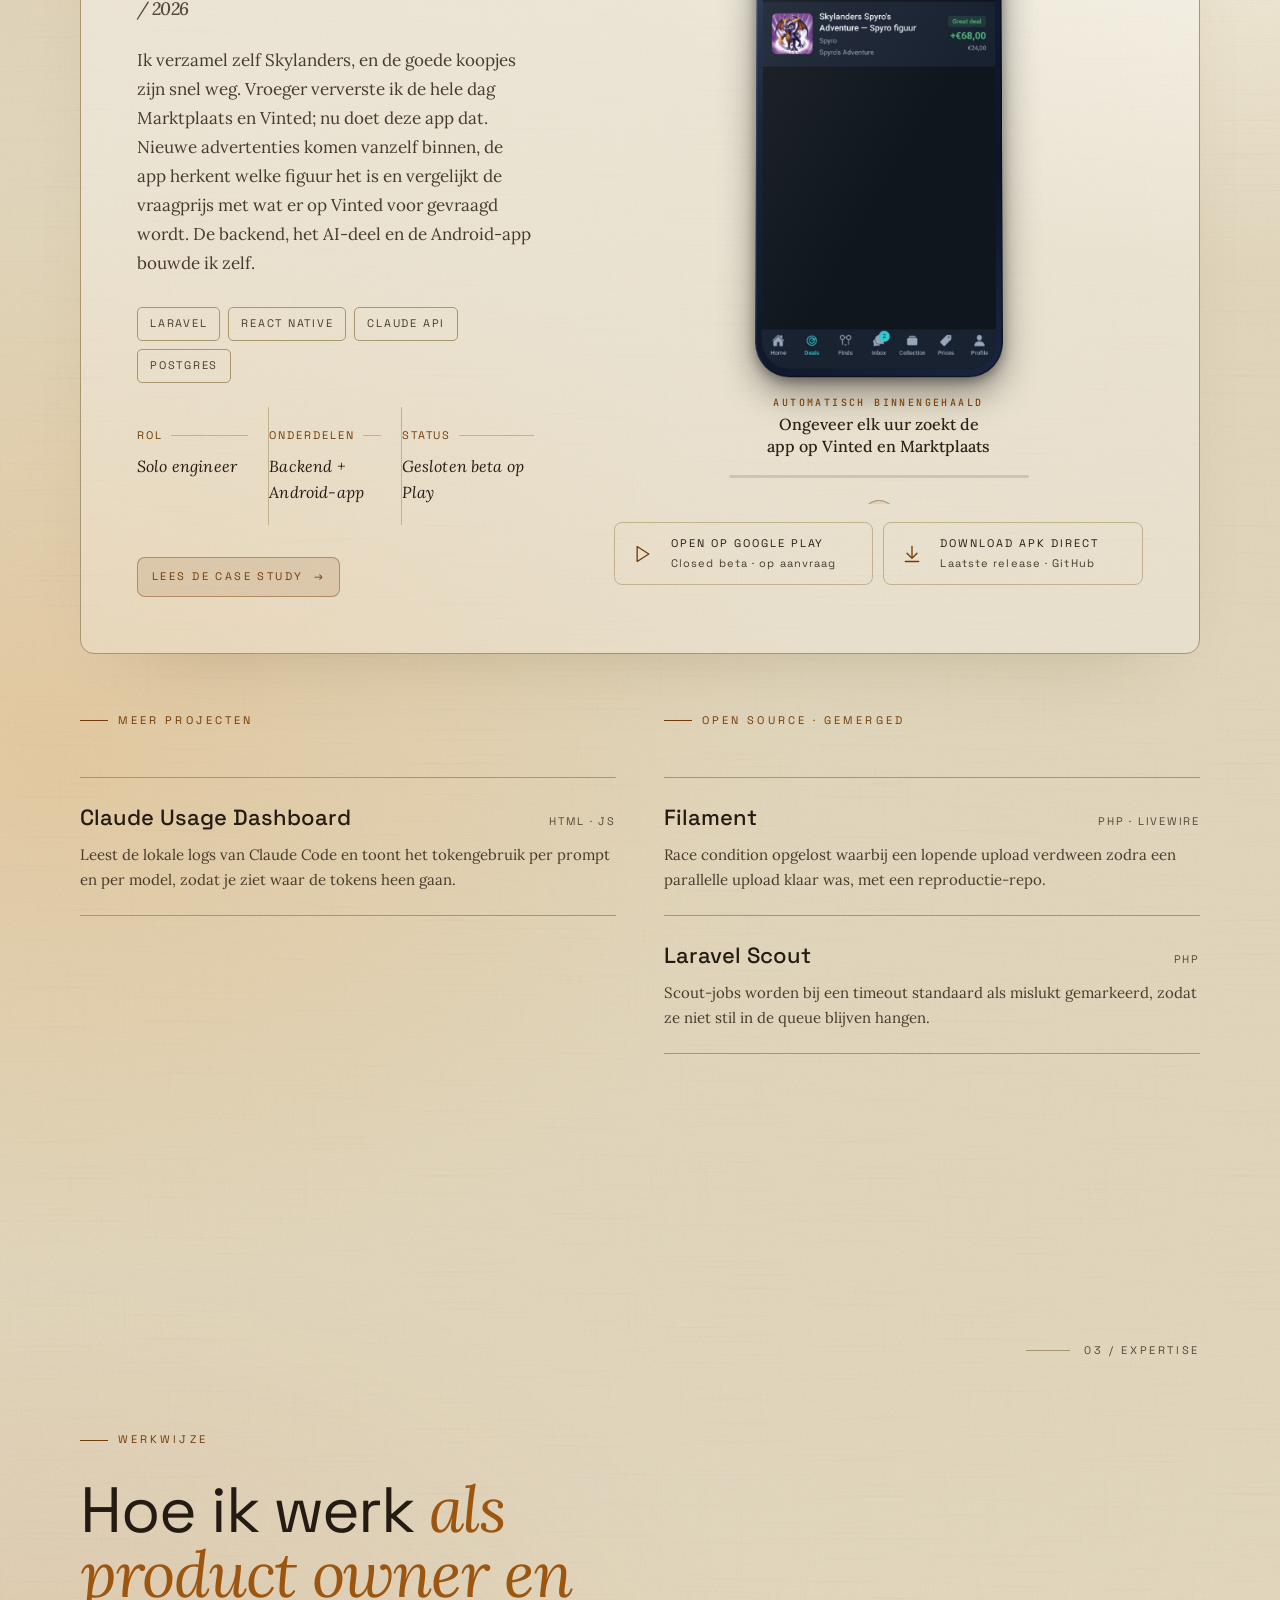
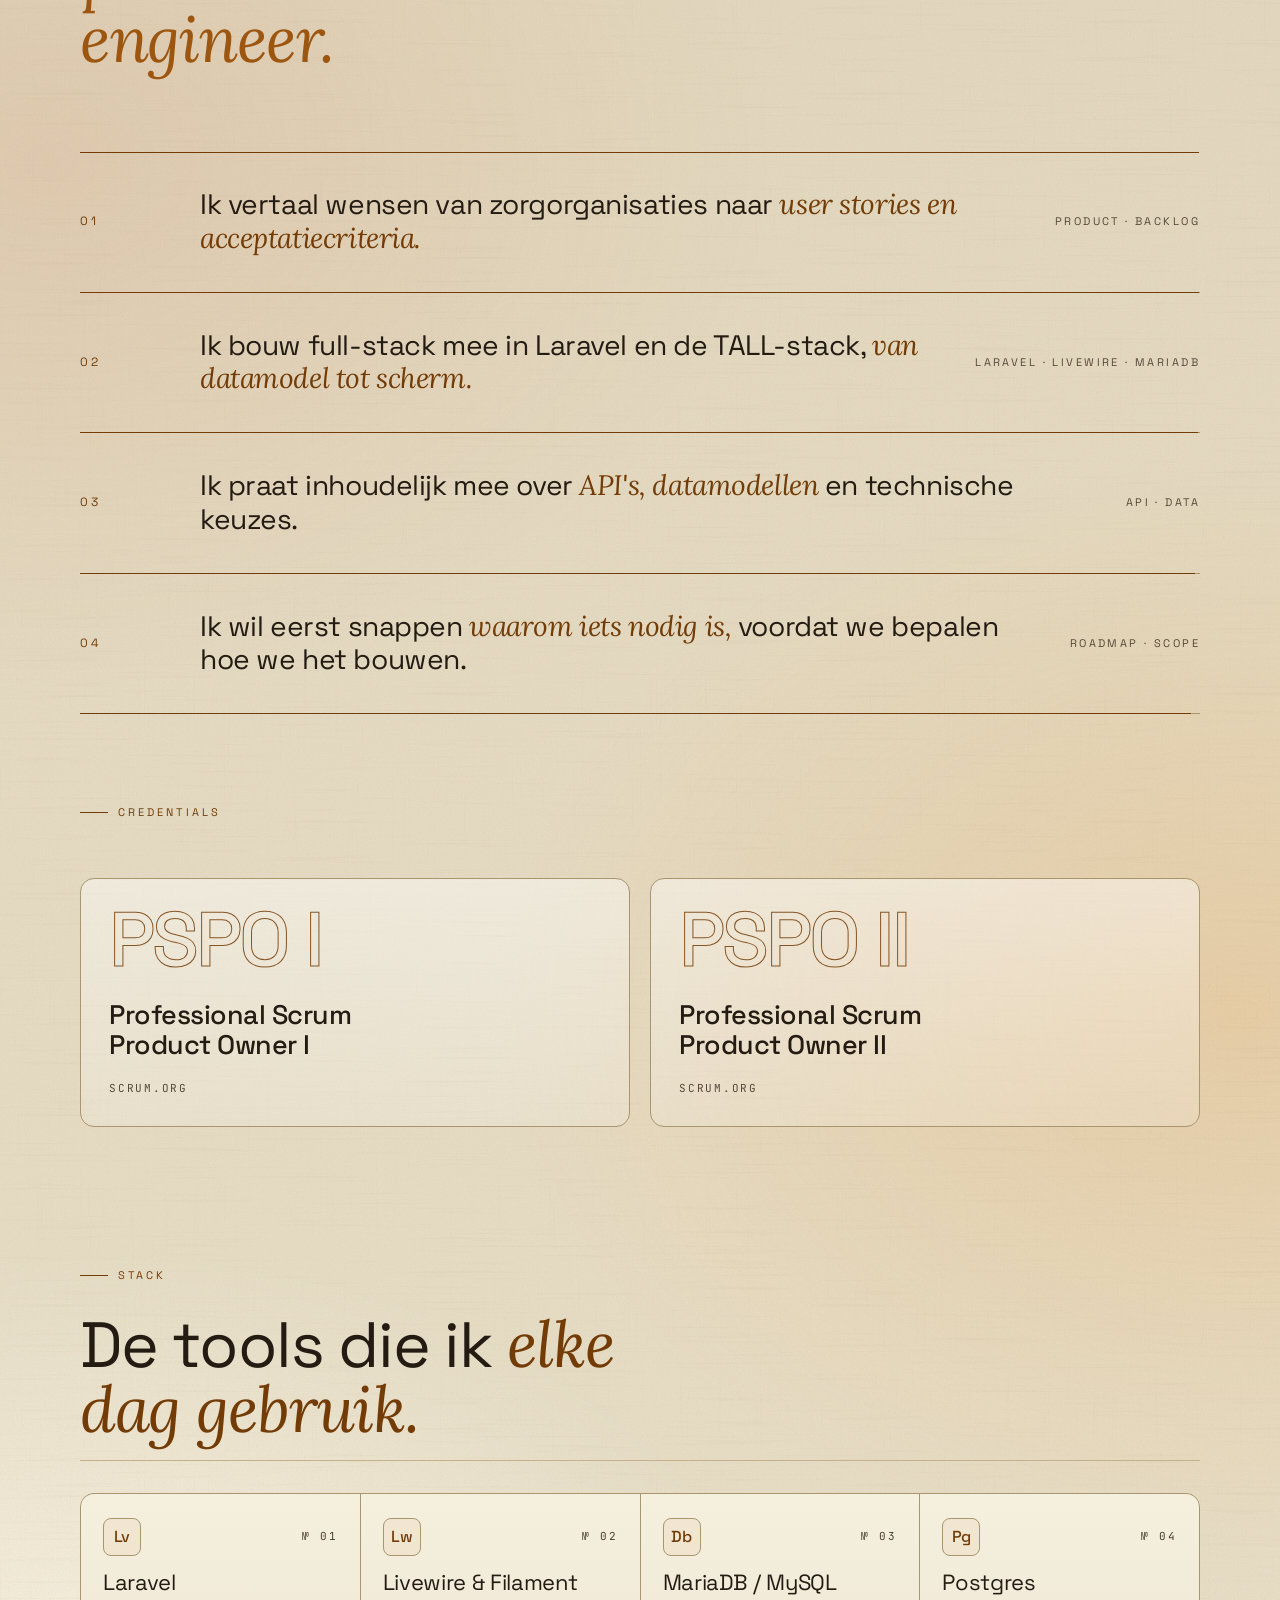
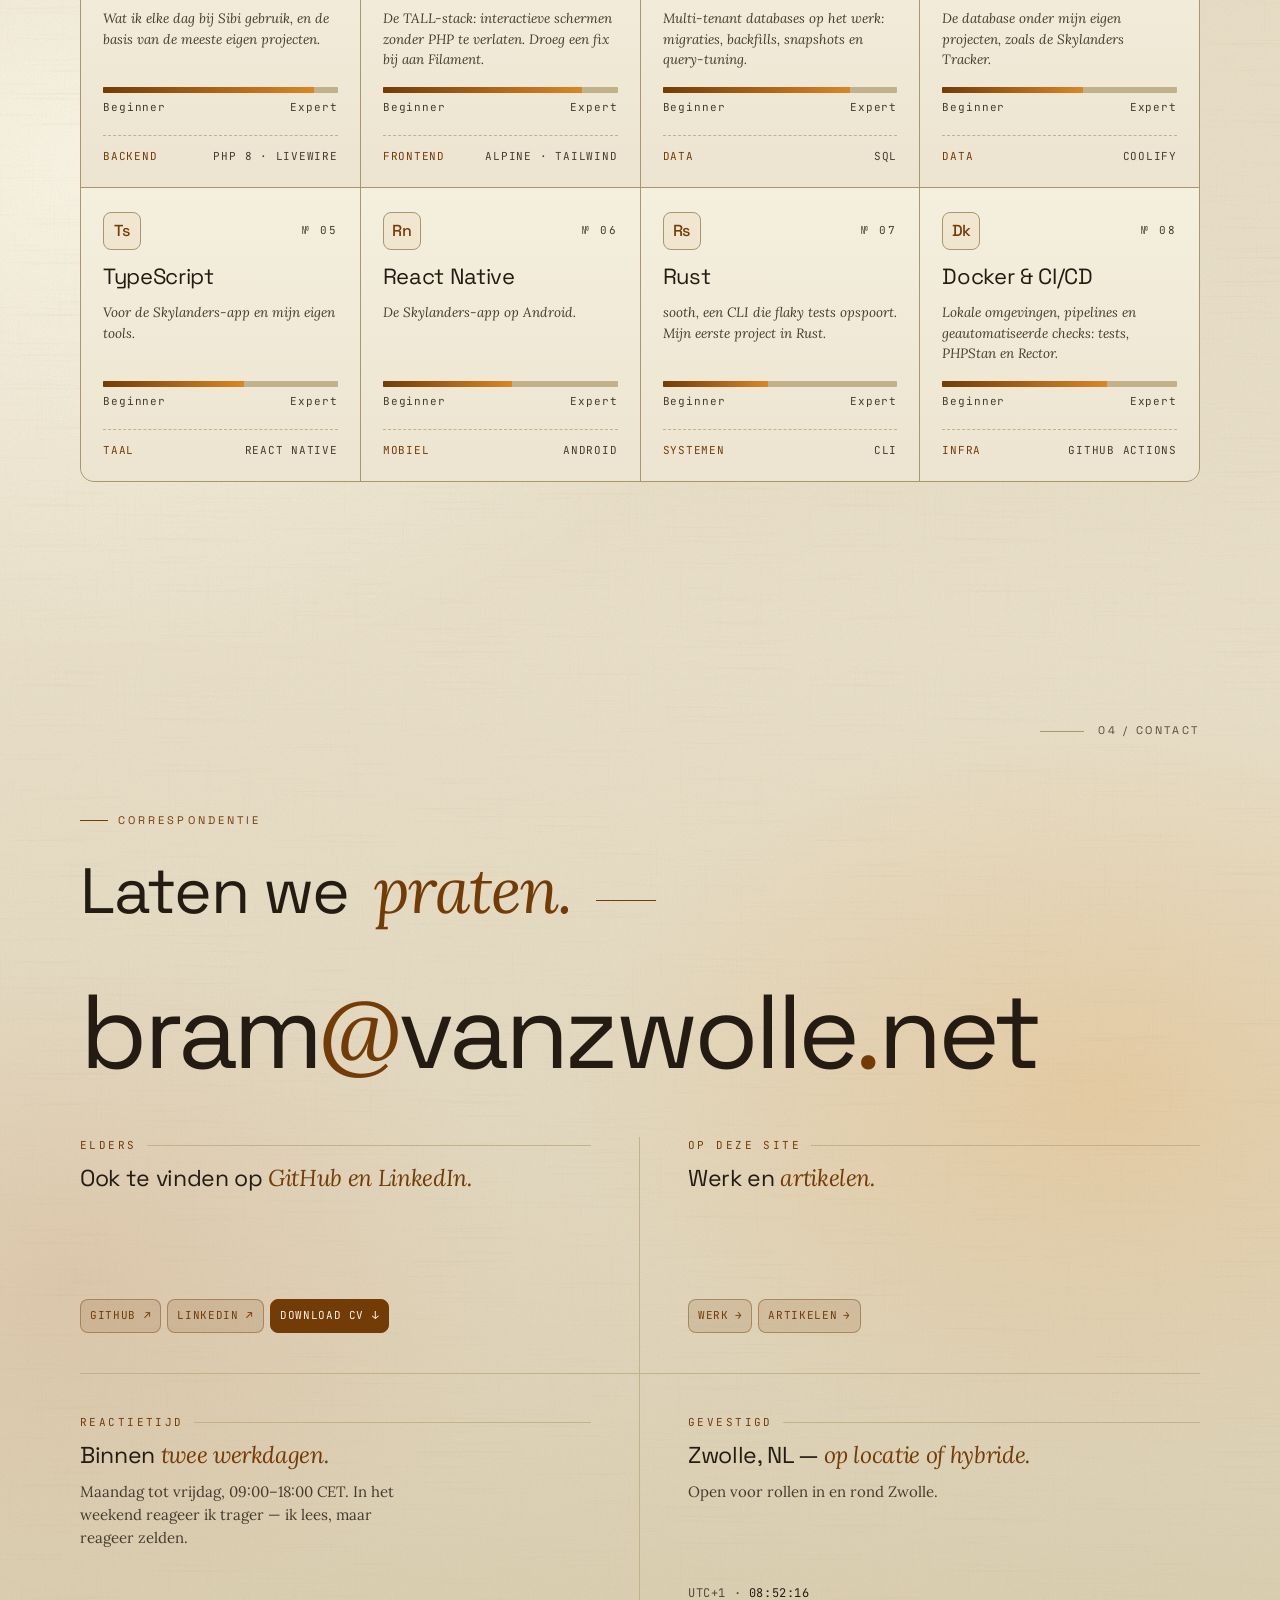
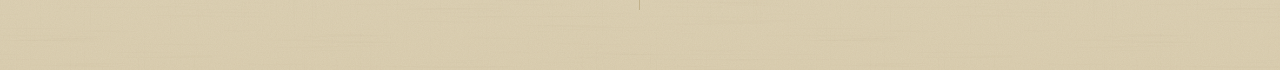
==== commit 051fbc96: "Favicon as real files so Google can show it in search results The icon was only an inline data: URI," ====
--- a/index.html
+++ b/index.html
@@ -51,7 +51,10 @@
 <meta name="twitter:title" content="Bram van Zwolle — Product Owner & Software Engineer" />
 <meta name="twitter:description" content="Product owner en software engineer (Laravel/PHP, PSPO II). Bouwt bij Sibi SaaS voor de zorg. Gevestigd in Zwolle." />
 <meta name="twitter:image" content="https://bramvzw.nl/og-image.png?v=2" />
-<link rel="icon" id="favicon" type="image/svg+xml" href="data:image/svg+xml,<svg xmlns='http://www.w3.org/2000/svg' viewBox='0 0 100 100'><rect width='100' height='100' fill='%230d0b08'/><rect x='6' y='6' width='88' height='88' fill='none' stroke='%23E8962A' stroke-width='1.5'/><text x='10' y='72' font-family='Georgia,serif' font-size='56' font-weight='bold' fill='%23E8E0D0'>B</text><text x='47' y='67' font-family='Georgia,serif' font-size='18' font-style='italic' fill='%23E8962A'>v</text><text x='55' y='72' font-family='Georgia,serif' font-size='56' font-weight='bold' fill='%23E8E0D0'>Z</text></svg>">
+<link rel="icon" href="/favicon.ico" sizes="48x48">
+<link rel="icon" type="image/png" sizes="192x192" href="/favicon-192.png">
+<link rel="apple-touch-icon" href="/apple-touch-icon.png">
+<link rel="icon" id="favicon" type="image/svg+xml" href="/favicon.svg">
 <script>
   (function(){
     var d=document.documentElement;
